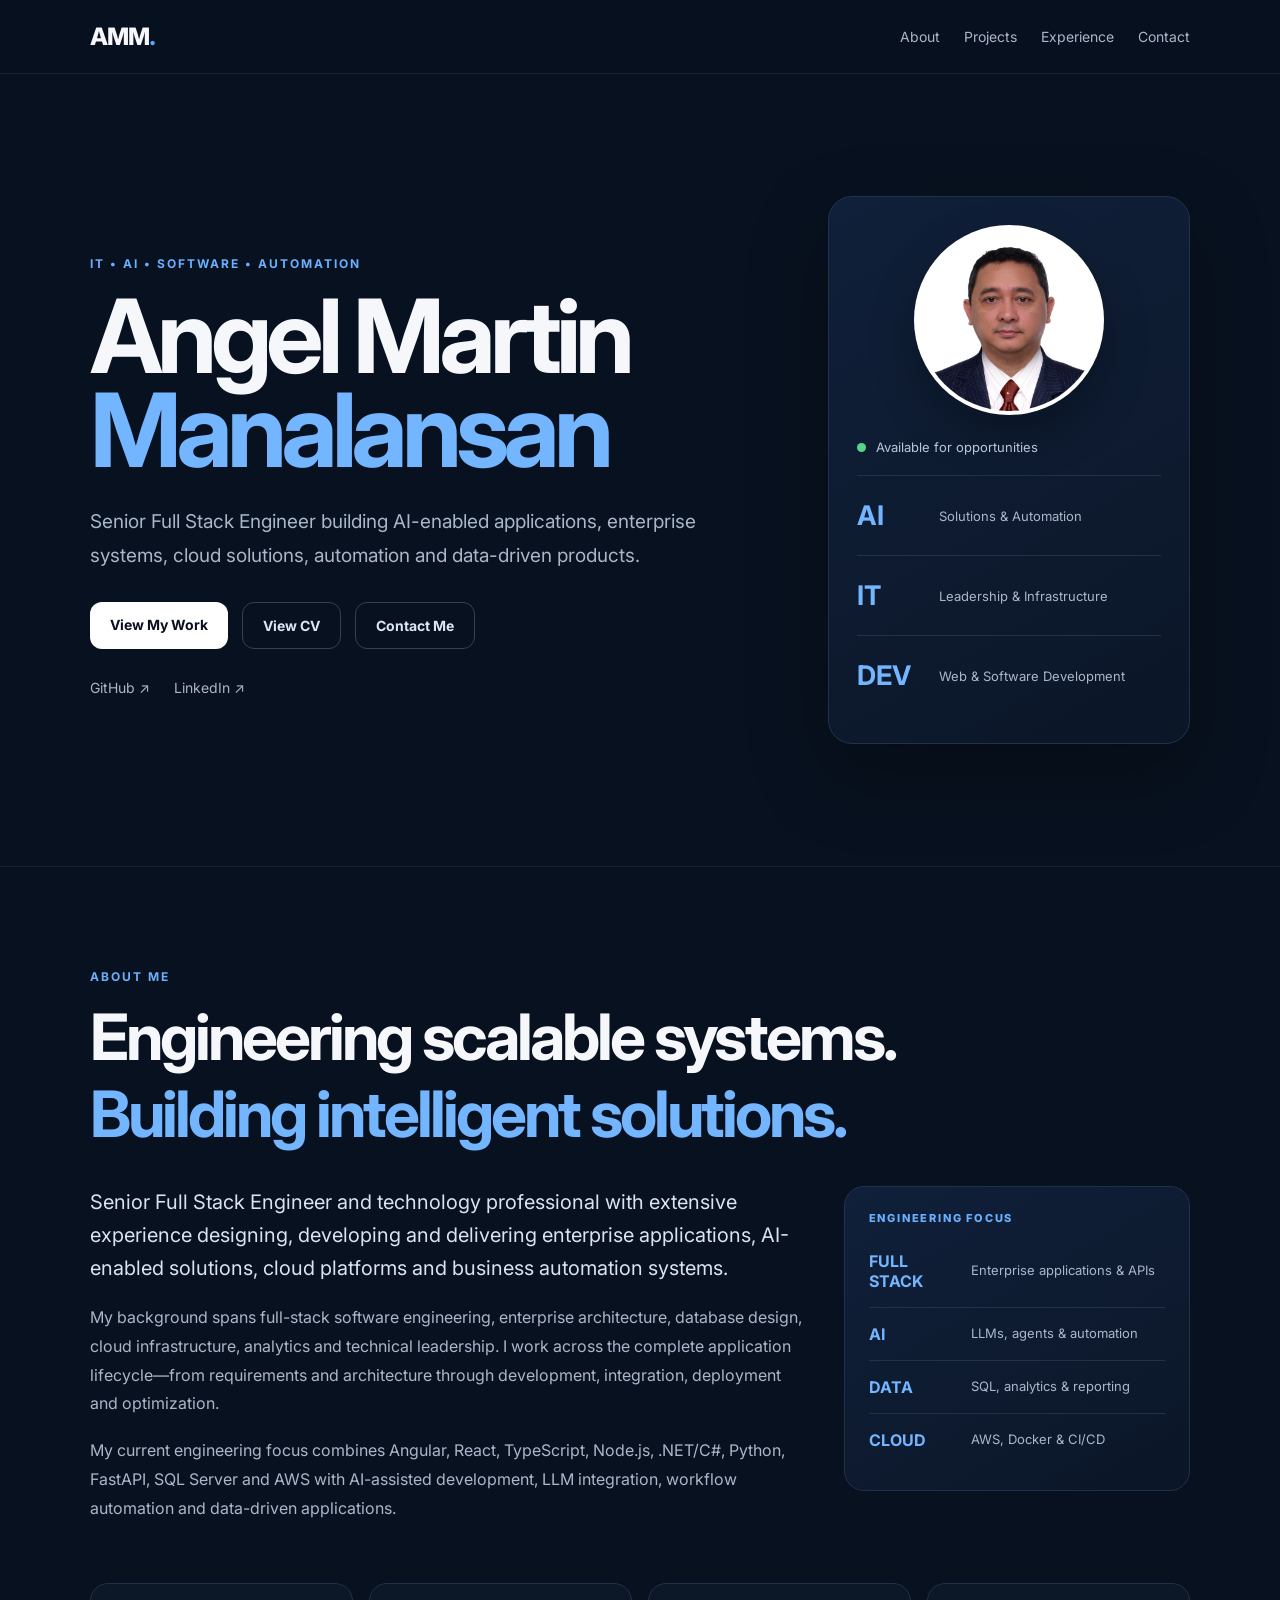
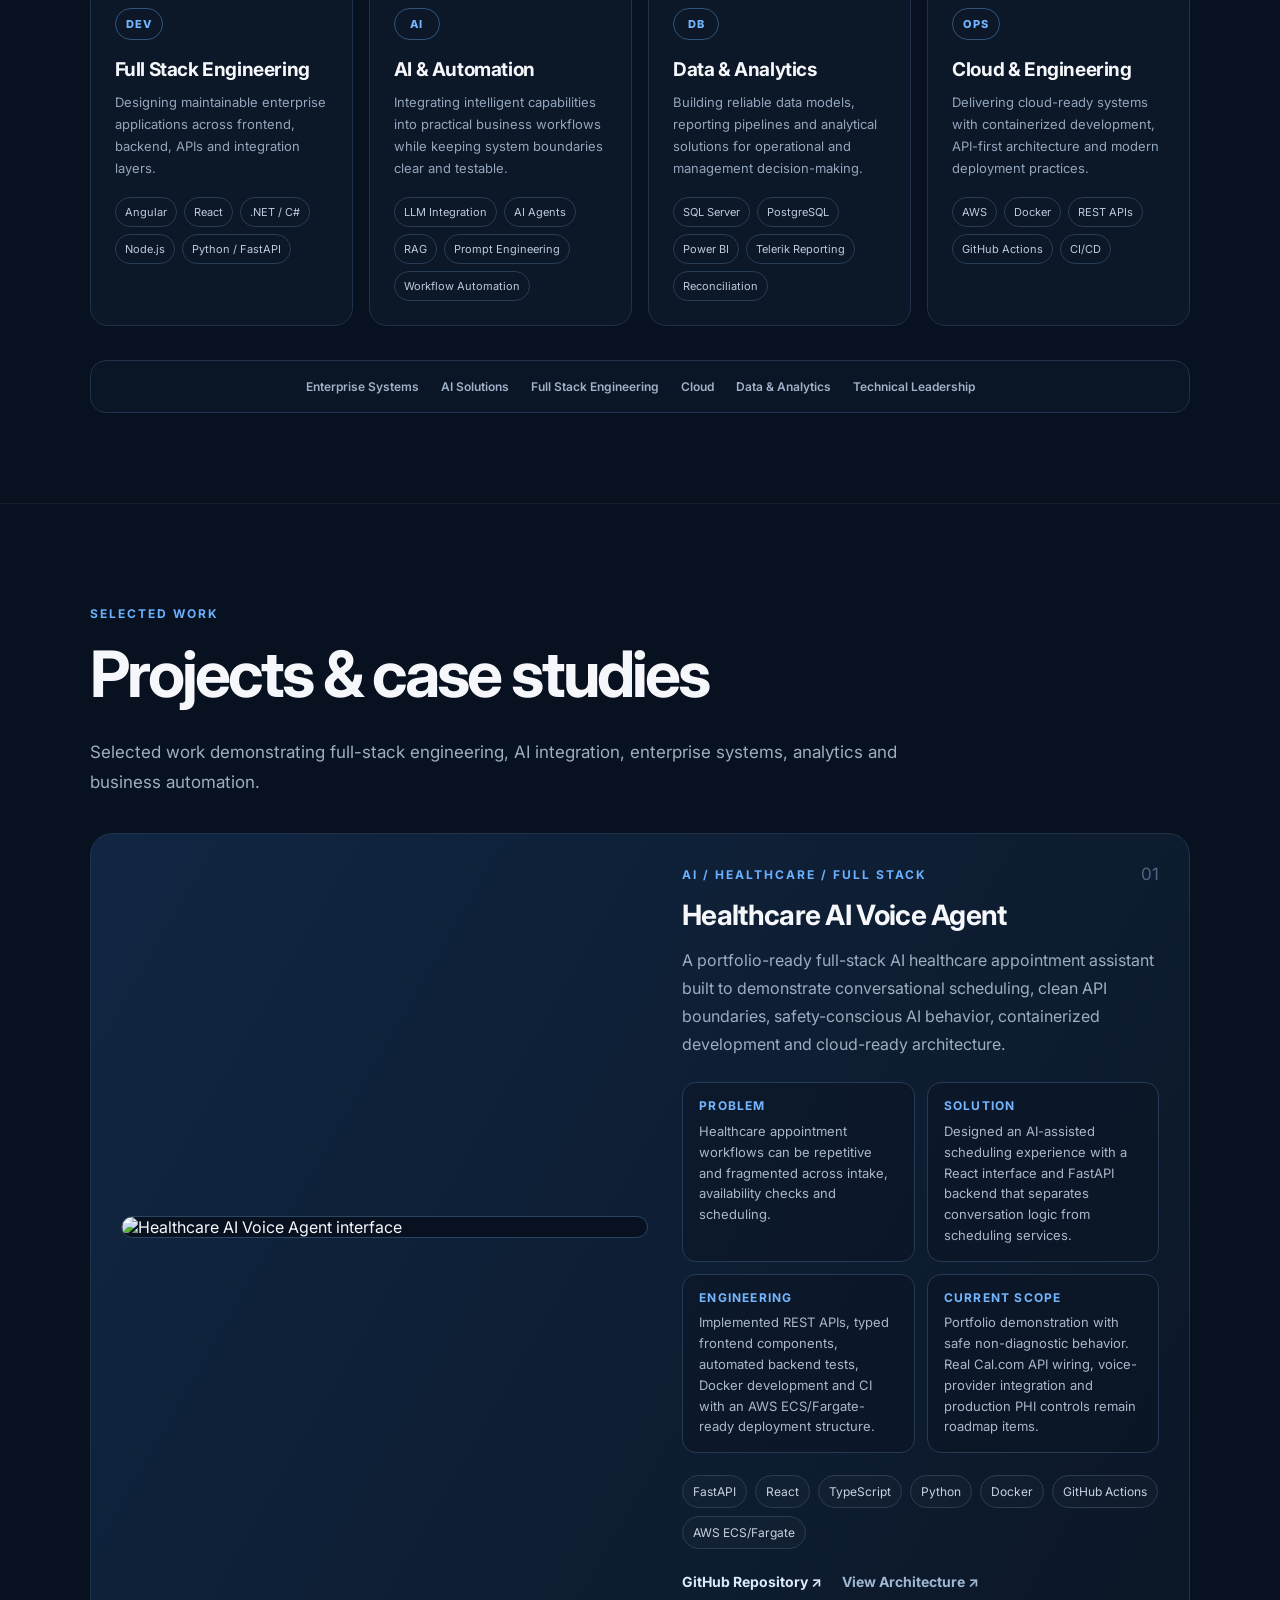
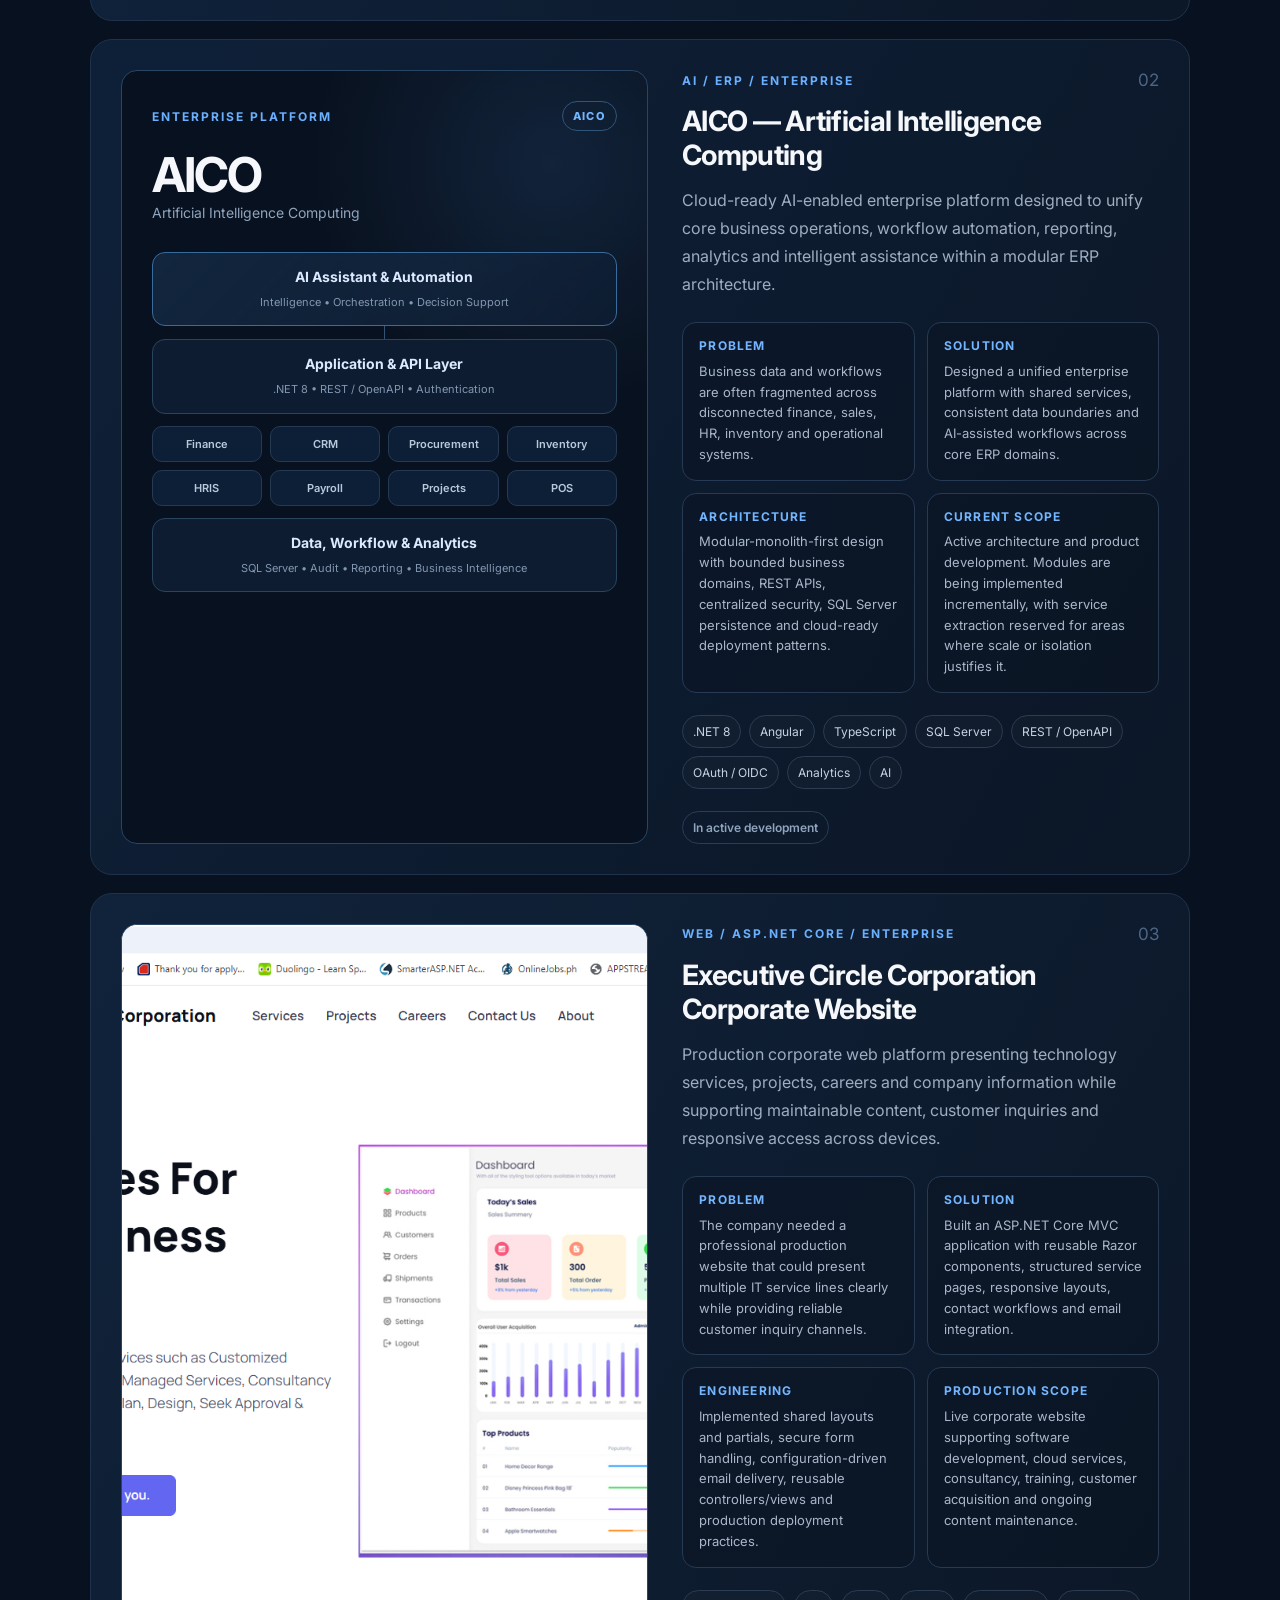
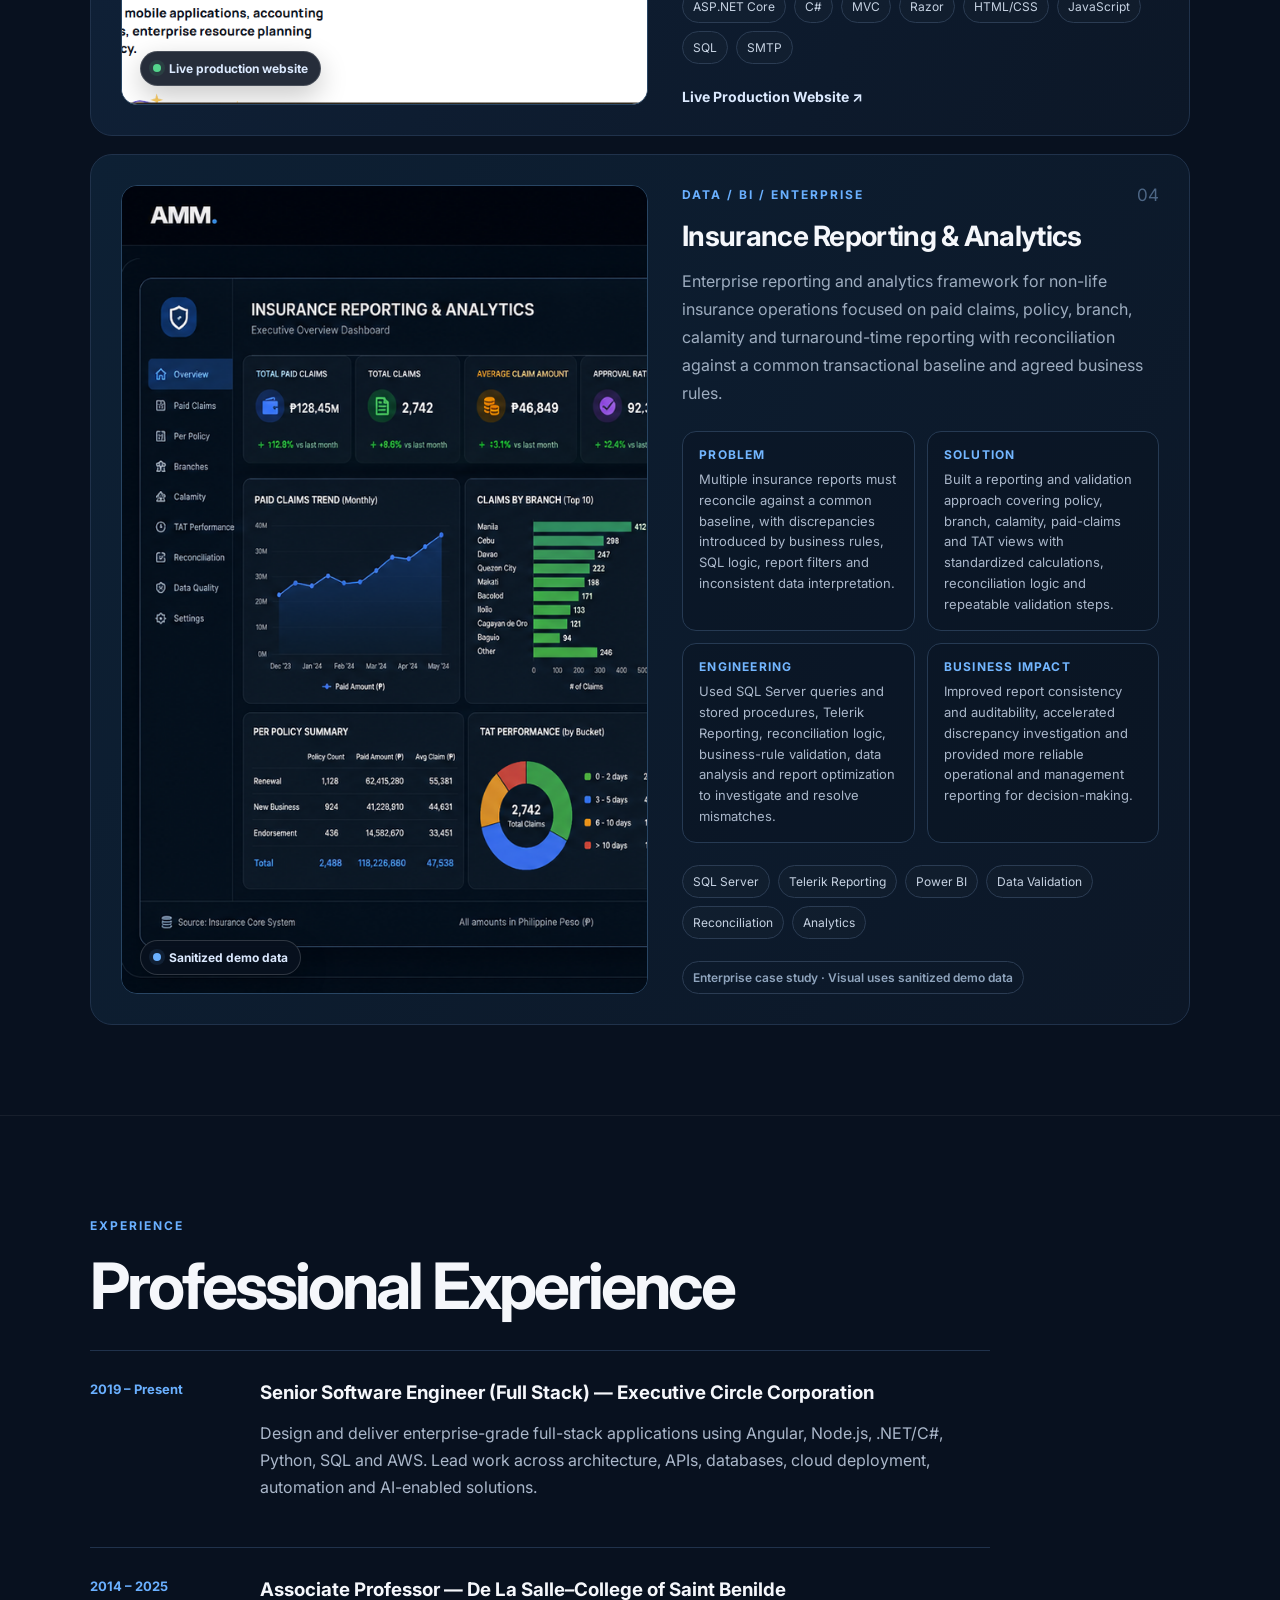
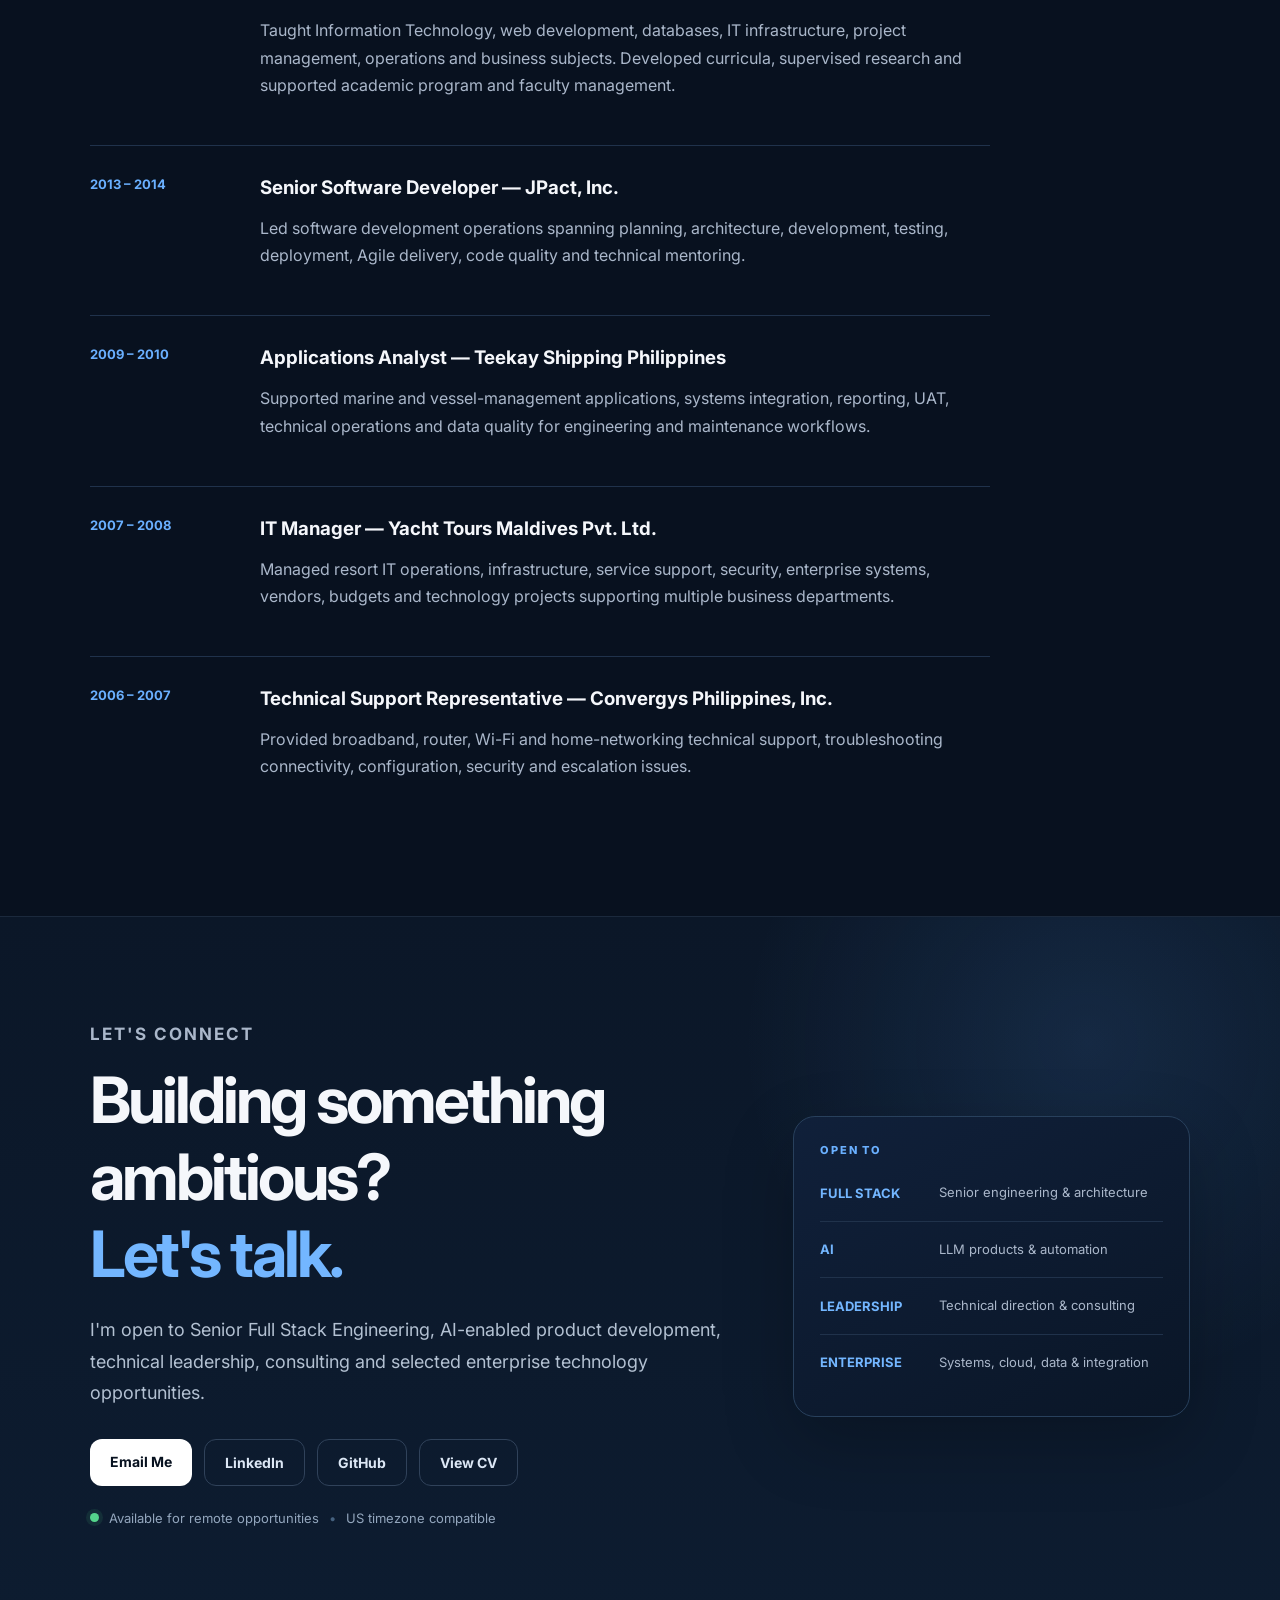
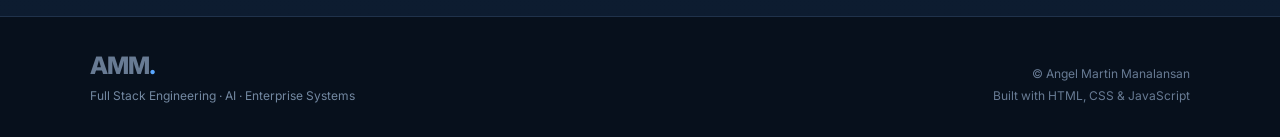
==== index.html @ 64218638 "Add final SEO accessibility and responsive portfolio polish" ====
<!DOCTYPE html>
<html lang="en">
<head>
  <meta charset="UTF-8" />
  <meta name="viewport" content="width=device-width, initial-scale=1.0" />
  <meta name="description" content="Portfolio of Angel Martin Manalansan, Senior Full Stack Engineer specializing in AI-enabled applications, enterprise systems, cloud, automation, SQL and analytics." />
  <meta name="author" content="Angel Martin Manalansan" />
  <meta name="robots" content="index, follow" />
  <meta name="theme-color" content="#08111f" />
  <link rel="canonical" href="https://amsm2025.github.io/portfolio/" />

  <meta property="og:type" content="website" />
  <meta property="og:title" content="Angel Martin Manalansan | Senior Full Stack Engineer & AI Portfolio" />
  <meta property="og:description" content="Enterprise full-stack engineering, AI-enabled solutions, cloud, automation, data and analytics case studies." />
  <meta property="og:url" content="https://amsm2025.github.io/portfolio/" />
  <meta property="og:image" content="https://amsm2025.github.io/portfolio/assets/profile-photo.png" />
  <meta property="og:image:alt" content="Angel Martin Manalansan professional profile photo" />
  <meta property="og:site_name" content="Angel Martin Manalansan Portfolio" />

  <meta name="twitter:card" content="summary_large_image" />
  <meta name="twitter:title" content="Angel Martin Manalansan | Senior Full Stack Engineer & AI Portfolio" />
  <meta name="twitter:description" content="Enterprise full-stack engineering, AI-enabled solutions, cloud, automation, data and analytics case studies." />
  <meta name="twitter:image" content="https://amsm2025.github.io/portfolio/assets/profile-photo.png" />

  <title>Angel Martin Manalansan | Senior Full Stack Engineer & AI Portfolio</title>
  <link rel="icon" href="data:image/svg+xml,<svg xmlns=%22http://www.w3.org/2000/svg%22 viewBox=%220 0 64 64%22><rect width=%2264%22 height=%2264%22 rx=%2214%22 fill=%22%2308111f%22/><text x=%2232%22 y=%2241%22 text-anchor=%22middle%22 font-family=%22Arial%22 font-size=%2230%22 font-weight=%22700%22 fill=%22%2373b6ff%22>A</text></svg>" />
  <link rel="preconnect" href="https://fonts.googleapis.com">
  <link rel="preconnect" href="https://fonts.gstatic.com" crossorigin>
  <link href="https://fonts.googleapis.com/css2?family=Inter:wght@400;500;600;700;800&display=swap" rel="stylesheet">
  <link rel="stylesheet" href="style.css?v=20260814-6" />

  <script type="application/ld+json">
  {
    "@context": "https://schema.org",
    "@type": "Person",
    "name": "Angel Martin Manalansan",
    "url": "https://amsm2025.github.io/portfolio/",
    "image": "https://amsm2025.github.io/portfolio/assets/profile-photo.png",
    "jobTitle": "Senior Full Stack Engineer",
    "sameAs": [
      "https://github.com/amsm2025",
      "https://www.linkedin.com/in/angel-martin-manalansan-65931a364/"
    ],
    "knowsAbout": [
      "Full Stack Engineering",
      "Artificial Intelligence",
      "Enterprise Systems",
      "Cloud Computing",
      "Automation",
      "SQL",
      "Data Analytics"
    ]
  }
  </script>
</head>
<body>
  <a class="skip-link" href="#main-content">Skip to main content</a>
  <header class="nav">
    <a class="brand" href="#home">AMM<span>.</span></a>
    <nav aria-label="Primary navigation">
      <a href="#about">About</a>
      <a href="#projects">Projects</a>
      <a href="#experience">Experience</a>
      <a href="#contact">Contact</a>
    </nav>
  </header>

  <main id="main-content">
    <section id="home" class="hero">
      <div class="hero-copy">
        <p class="eyebrow">IT • AI • SOFTWARE • AUTOMATION</p>
        <h1>Angel Martin<br><span>Manalansan</span></h1>
        <p class="lead">Senior Full Stack Engineer building AI-enabled applications, enterprise systems, cloud solutions, automation and data-driven products.</p>
        <div class="actions">
          <a class="btn primary" href="#projects">View My Work</a>
          <a class="btn ghost" href="assets/Angel-Martin-Manalansan-CV.pdf" target="_blank" rel="noopener">View CV</a>
          <a class="btn ghost" href="#contact">Contact Me</a>
        </div>
        <div class="socials">
          <a href="https://github.com/amsm2025" target="_blank" rel="noopener" aria-label="Open Angel Martin Manalansan GitHub profile in a new tab">GitHub ↗</a>
          <a href="https://www.linkedin.com/in/angel-martin-manalansan-65931a364/" target="_blank" rel="noopener" aria-label="Open Angel Martin Manalansan LinkedIn profile in a new tab">LinkedIn ↗</a>
        </div>
      </div>
      <div class="hero-card">
        <div class="profile-wrap"><img src="assets/profile-photo.png" alt="Angel Martin Manalansan" class="profile-photo" width="190" height="190" decoding="async" fetchpriority="high" /></div>
        <div class="status"><span></span> Available for opportunities</div>
        <div class="metric"><strong>AI</strong><span>Solutions & Automation</span></div>
        <div class="metric"><strong>IT</strong><span>Leadership & Infrastructure</span></div>
        <div class="metric"><strong>DEV</strong><span>Web & Software Development</span></div>
      </div>
    </section>

    <section id="about" class="section about-section">
      <p class="section-kicker">ABOUT ME</p>
      <h2>Engineering scalable systems.<br><span class="about-heading-accent">Building intelligent solutions.</span></h2>

      <div class="about-intro">
        <div class="about-copy">
          <p class="about-lead">Senior Full Stack Engineer and technology professional with extensive experience designing, developing and delivering enterprise applications, AI-enabled solutions, cloud platforms and business automation systems.</p>

          <p>My background spans full-stack software engineering, enterprise architecture, database design, cloud infrastructure, analytics and technical leadership. I work across the complete application lifecycle—from requirements and architecture through development, integration, deployment and optimization.</p>

          <p>My current engineering focus combines Angular, React, TypeScript, Node.js, .NET/C#, Python, FastAPI, SQL Server and AWS with AI-assisted development, LLM integration, workflow automation and data-driven applications.</p>
        </div>

        <div class="about-profile-card">
          <p class="about-card-kicker">ENGINEERING FOCUS</p>
          <div class="about-focus-row"><strong>FULL STACK</strong><span>Enterprise applications & APIs</span></div>
          <div class="about-focus-row"><strong>AI</strong><span>LLMs, agents & automation</span></div>
          <div class="about-focus-row"><strong>DATA</strong><span>SQL, analytics & reporting</span></div>
          <div class="about-focus-row"><strong>CLOUD</strong><span>AWS, Docker & CI/CD</span></div>
        </div>
      </div>

      <div class="capability-grid">
        <article class="capability-card">
          <div class="capability-icon">DEV</div>
          <h3>Full Stack Engineering</h3>
          <p>Designing maintainable enterprise applications across frontend, backend, APIs and integration layers.</p>
          <div class="capability-tags"><span>Angular</span><span>React</span><span>.NET / C#</span><span>Node.js</span><span>Python / FastAPI</span></div>
        </article>

        <article class="capability-card">
          <div class="capability-icon">AI</div>
          <h3>AI & Automation</h3>
          <p>Integrating intelligent capabilities into practical business workflows while keeping system boundaries clear and testable.</p>
          <div class="capability-tags"><span>LLM Integration</span><span>AI Agents</span><span>RAG</span><span>Prompt Engineering</span><span>Workflow Automation</span></div>
        </article>

        <article class="capability-card">
          <div class="capability-icon">DB</div>
          <h3>Data & Analytics</h3>
          <p>Building reliable data models, reporting pipelines and analytical solutions for operational and management decision-making.</p>
          <div class="capability-tags"><span>SQL Server</span><span>PostgreSQL</span><span>Power BI</span><span>Telerik Reporting</span><span>Reconciliation</span></div>
        </article>

        <article class="capability-card">
          <div class="capability-icon">OPS</div>
          <h3>Cloud & Engineering</h3>
          <p>Delivering cloud-ready systems with containerized development, API-first architecture and modern deployment practices.</p>
          <div class="capability-tags"><span>AWS</span><span>Docker</span><span>REST APIs</span><span>GitHub Actions</span><span>CI/CD</span></div>
        </article>
      </div>

      <div class="credibility-strip">
        <span>Enterprise Systems</span>
        <span>AI Solutions</span>
        <span>Full Stack Engineering</span>
        <span>Cloud</span>
        <span>Data & Analytics</span>
        <span>Technical Leadership</span>
      </div>
    </section>

    <section id="projects" class="section">
      <p class="section-kicker">SELECTED WORK</p>
      <h2>Projects & case studies</h2>
      <p class="projects-intro">Selected work demonstrating full-stack engineering, AI integration, enterprise systems, analytics and business automation.</p>

      <div class="project-showcase">
        <article class="project-case featured-case">
          <div class="project-visual">
            <img src="https://raw.githubusercontent.com/amsm2025/healthcare-ai-voice-agent/main/docs/assets/healthcare-ai-voice-agent.png" alt="Healthcare AI Voice Agent interface" loading="lazy" decoding="async" />
          </div>
          <div class="project-content">
            <div class="project-topline"><span class="tag">AI / HEALTHCARE / FULL STACK</span><span class="project-number">01</span></div>
            <h3>Healthcare AI Voice Agent</h3>
            <p class="project-summary">A portfolio-ready full-stack AI healthcare appointment assistant built to demonstrate conversational scheduling, clean API boundaries, safety-conscious AI behavior, containerized development and cloud-ready architecture.</p>

            <div class="case-study-grid">
              <div class="case-study-item">
                <strong>Problem</strong>
                <span>Healthcare appointment workflows can be repetitive and fragmented across intake, availability checks and scheduling.</span>
              </div>
              <div class="case-study-item">
                <strong>Solution</strong>
                <span>Designed an AI-assisted scheduling experience with a React interface and FastAPI backend that separates conversation logic from scheduling services.</span>
              </div>
              <div class="case-study-item">
                <strong>Engineering</strong>
                <span>Implemented REST APIs, typed frontend components, automated backend tests, Docker development and CI with an AWS ECS/Fargate-ready deployment structure.</span>
              </div>
              <div class="case-study-item">
                <strong>Current Scope</strong>
                <span>Portfolio demonstration with safe non-diagnostic behavior. Real Cal.com API wiring, voice-provider integration and production PHI controls remain roadmap items.</span>
              </div>
            </div>

            <div class="project-tech"><span>FastAPI</span><span>React</span><span>TypeScript</span><span>Python</span><span>Docker</span><span>GitHub Actions</span><span>AWS ECS/Fargate</span></div>
            <div class="project-actions">
              <a class="project-link" href="https://github.com/amsm2025/healthcare-ai-voice-agent" target="_blank" rel="noopener">GitHub Repository ↗</a>
              <a class="project-link secondary-link" href="https://github.com/amsm2025/healthcare-ai-voice-agent/blob/main/docs/ARCHITECTURE.md" target="_blank" rel="noopener">View Architecture ↗</a>
            </div>
          </div>
        </article>

        <article class="project-case aico-case">
          <div class="aico-visual" aria-label="AICO enterprise architecture overview">
            <div class="aico-visual-head">
              <span class="tag">ENTERPRISE PLATFORM</span>
              <span class="aico-badge">AICO</span>
            </div>
            <h3>AICO</h3>
            <p class="aico-subtitle">Artificial Intelligence Computing</p>
            <div class="aico-architecture">
              <div class="aico-layer aico-ai"><strong>AI Assistant & Automation</strong><span>Intelligence • Orchestration • Decision Support</span></div>
              <div class="aico-connector"></div>
              <div class="aico-layer"><strong>Application & API Layer</strong><span>.NET 8 • REST / OpenAPI • Authentication</span></div>
              <div class="aico-modules">
                <span>Finance</span><span>CRM</span><span>Procurement</span><span>Inventory</span>
                <span>HRIS</span><span>Payroll</span><span>Projects</span><span>POS</span>
              </div>
              <div class="aico-layer aico-data"><strong>Data, Workflow & Analytics</strong><span>SQL Server • Audit • Reporting • Business Intelligence</span></div>
            </div>
          </div>
          <div class="project-content">
            <div class="project-topline"><span class="tag">AI / ERP / ENTERPRISE</span><span class="project-number">02</span></div>
            <h3>AICO — Artificial Intelligence Computing</h3>
            <p class="project-summary">Cloud-ready AI-enabled enterprise platform designed to unify core business operations, workflow automation, reporting, analytics and intelligent assistance within a modular ERP architecture.</p>
            <div class="case-study-grid">
              <div class="case-study-item"><strong>Problem</strong><span>Business data and workflows are often fragmented across disconnected finance, sales, HR, inventory and operational systems.</span></div>
              <div class="case-study-item"><strong>Solution</strong><span>Designed a unified enterprise platform with shared services, consistent data boundaries and AI-assisted workflows across core ERP domains.</span></div>
              <div class="case-study-item"><strong>Architecture</strong><span>Modular-monolith-first design with bounded business domains, REST APIs, centralized security, SQL Server persistence and cloud-ready deployment patterns.</span></div>
              <div class="case-study-item"><strong>Current Scope</strong><span>Active architecture and product development. Modules are being implemented incrementally, with service extraction reserved for areas where scale or isolation justifies it.</span></div>
            </div>
            <div class="project-tech"><span>.NET 8</span><span>Angular</span><span>TypeScript</span><span>SQL Server</span><span>REST / OpenAPI</span><span>OAuth / OIDC</span><span>Analytics</span><span>AI</span></div>
            <div class="project-status">In active development</div>
          </div>
        </article>

        <article class="project-case ecc-case">
          <div class="project-visual ecc-visual">
            <img src="assets/ecc-homepage.png" alt="Executive Circle Corporation production website homepage" loading="lazy" decoding="async" />
            <div class="live-site-badge"><span></span> Live production website</div>
          </div>

          <div class="project-content">
            <div class="project-topline"><span class="tag">WEB / ASP.NET CORE / ENTERPRISE</span><span class="project-number">03</span></div>
            <h3>Executive Circle Corporation Corporate Website</h3>
            <p class="project-summary">Production corporate web platform presenting technology services, projects, careers and company information while supporting maintainable content, customer inquiries and responsive access across devices.</p>

            <div class="case-study-grid">
              <div class="case-study-item">
                <strong>Problem</strong>
                <span>The company needed a professional production website that could present multiple IT service lines clearly while providing reliable customer inquiry channels.</span>
              </div>
              <div class="case-study-item">
                <strong>Solution</strong>
                <span>Built an ASP.NET Core MVC application with reusable Razor components, structured service pages, responsive layouts, contact workflows and email integration.</span>
              </div>
              <div class="case-study-item">
                <strong>Engineering</strong>
                <span>Implemented shared layouts and partials, secure form handling, configuration-driven email delivery, reusable controllers/views and production deployment practices.</span>
              </div>
              <div class="case-study-item">
                <strong>Production Scope</strong>
                <span>Live corporate website supporting software development, cloud services, consultancy, training, customer acquisition and ongoing content maintenance.</span>
              </div>
            </div>

            <div class="project-tech"><span>ASP.NET Core</span><span>C#</span><span>MVC</span><span>Razor</span><span>HTML/CSS</span><span>JavaScript</span><span>SQL</span><span>SMTP</span></div>
            <div class="project-actions">
              <a class="project-link" href="https://goecircle.com" target="_blank" rel="noopener">Live Production Website ↗</a>
            </div>
          </div>
        </article>

        <article class="project-case insurance-case">
          <div class="project-visual insurance-visual">
            <img src="assets/insurance-reporting-analytics.png" alt="Sanitized insurance reporting and analytics dashboard concept" loading="lazy" decoding="async" />
            <div class="demo-data-badge"><span></span> Sanitized demo data</div>
          </div>

          <div class="project-content">
            <div class="project-topline"><span class="tag">DATA / BI / ENTERPRISE</span><span class="project-number">04</span></div>
            <h3>Insurance Reporting & Analytics</h3>
            <p class="project-summary">Enterprise reporting and analytics framework for non-life insurance operations focused on paid claims, policy, branch, calamity and turnaround-time reporting with reconciliation against a common transactional baseline and agreed business rules.</p>

            <div class="case-study-grid">
              <div class="case-study-item">
                <strong>Problem</strong>
                <span>Multiple insurance reports must reconcile against a common baseline, with discrepancies introduced by business rules, SQL logic, report filters and inconsistent data interpretation.</span>
              </div>
              <div class="case-study-item">
                <strong>Solution</strong>
                <span>Built a reporting and validation approach covering policy, branch, calamity, paid-claims and TAT views with standardized calculations, reconciliation logic and repeatable validation steps.</span>
              </div>
              <div class="case-study-item">
                <strong>Engineering</strong>
                <span>Used SQL Server queries and stored procedures, Telerik Reporting, reconciliation logic, business-rule validation, data analysis and report optimization to investigate and resolve mismatches.</span>
              </div>
              <div class="case-study-item">
                <strong>Business Impact</strong>
                <span>Improved report consistency and auditability, accelerated discrepancy investigation and provided more reliable operational and management reporting for decision-making.</span>
              </div>
            </div>

            <div class="project-tech"><span>SQL Server</span><span>Telerik Reporting</span><span>Power BI</span><span>Data Validation</span><span>Reconciliation</span><span>Analytics</span></div>
            <div class="project-status">Enterprise case study · Visual uses sanitized demo data</div>
          </div>
        </article>
      </div>
    </section>

    <section id="experience" class="section">
      <p class="section-kicker">EXPERIENCE</p>
      <h2>Professional Experience</h2>
      <div class="timeline">
        <div class="timeline-item"><div class="year">2019 – Present</div><div><h3>Senior Software Engineer (Full Stack) — Executive Circle Corporation</h3><p>Design and deliver enterprise-grade full-stack applications using Angular, Node.js, .NET/C#, Python, SQL and AWS. Lead work across architecture, APIs, databases, cloud deployment, automation and AI-enabled solutions.</p></div></div>
        <div class="timeline-item"><div class="year">2014 – 2025</div><div><h3>Associate Professor — De La Salle–College of Saint Benilde</h3><p>Taught Information Technology, web development, databases, IT infrastructure, project management, operations and business subjects. Developed curricula, supervised research and supported academic program and faculty management.</p></div></div>
        <div class="timeline-item"><div class="year">2013 – 2014</div><div><h3>Senior Software Developer — JPact, Inc.</h3><p>Led software development operations spanning planning, architecture, development, testing, deployment, Agile delivery, code quality and technical mentoring.</p></div></div>
        <div class="timeline-item"><div class="year">2009 – 2010</div><div><h3>Applications Analyst — Teekay Shipping Philippines</h3><p>Supported marine and vessel-management applications, systems integration, reporting, UAT, technical operations and data quality for engineering and maintenance workflows.</p></div></div>
        <div class="timeline-item"><div class="year">2007 – 2008</div><div><h3>IT Manager — Yacht Tours Maldives Pvt. Ltd.</h3><p>Managed resort IT operations, infrastructure, service support, security, enterprise systems, vendors, budgets and technology projects supporting multiple business departments.</p></div></div>
        <div class="timeline-item"><div class="year">2006 – 2007</div><div><h3>Technical Support Representative — Convergys Philippines, Inc.</h3><p>Provided broadband, router, Wi-Fi and home-networking technical support, troubleshooting connectivity, configuration, security and escalation issues.</p></div></div>
      </div>
    </section>

    <section id="contact" class="section contact contact-section">
      <div class="contact-shell">
        <div class="contact-copy">
          <p class="section-kicker">LET'S CONNECT</p>
          <h2>Building something ambitious?<br><span>Let's talk.</span></h2>
          <p class="contact-lead">I'm open to Senior Full Stack Engineering, AI-enabled product development, technical leadership, consulting and selected enterprise technology opportunities.</p>

          <div class="contact-actions">
            <a class="btn primary" href="mailto:amm.circle@gmail.com">Email Me</a>
            <a class="btn ghost" href="https://www.linkedin.com/in/angel-martin-manalansan-65931a364/" target="_blank" rel="noopener">LinkedIn</a>
            <a class="btn ghost" href="https://github.com/amsm2025" target="_blank" rel="noopener">GitHub</a>
            <a class="btn ghost" href="assets/Angel-Martin-Manalansan-CV.pdf" target="_blank" rel="noopener">View CV</a>
          </div>

          <div class="availability-line">
            <span class="availability-dot"></span>
            Available for remote opportunities
            <span class="availability-divider">•</span>
            US timezone compatible
          </div>
        </div>

        <aside class="contact-card">
          <p class="contact-card-kicker">OPEN TO</p>
          <div class="contact-card-row"><strong>FULL STACK</strong><span>Senior engineering & architecture</span></div>
          <div class="contact-card-row"><strong>AI</strong><span>LLM products & automation</span></div>
          <div class="contact-card-row"><strong>LEADERSHIP</strong><span>Technical direction & consulting</span></div>
          <div class="contact-card-row"><strong>ENTERPRISE</strong><span>Systems, cloud, data & integration</span></div>
        </aside>
      </div>
    </section>
  </main>

  <footer class="site-footer">
    <div class="footer-brand">
      <a class="brand footer-logo" href="#home">AMM<span>.</span></a>
      <p>Full Stack Engineering · AI · Enterprise Systems</p>
    </div>
    <div class="footer-meta">
      <span>© <span id="year"></span> Angel Martin Manalansan</span>
      <span>Built with HTML, CSS & JavaScript</span>
    </div>
  </footer>

  <script src="script.js"></script>
</body>
</html>
---- style.css ----
*{box-sizing:border-box}html{scroll-behavior:smooth}body{margin:0;background:#08111f;color:#f5f7fb;font-family:Inter,Arial,sans-serif}a{color:inherit;text-decoration:none}.nav{position:sticky;top:0;z-index:10;display:flex;justify-content:space-between;align-items:center;padding:22px 7vw;background:rgba(8,17,31,.86);backdrop-filter:blur(14px);border-bottom:1px solid rgba(255,255,255,.07)}.brand{font-size:24px;font-weight:800;letter-spacing:-1px}.brand span{color:#5aa7ff}.nav nav{display:flex;gap:24px}.nav nav a{font-size:14px;color:#aab7ca}.nav nav a:hover{color:#fff}.hero{min-height:88vh;display:grid;grid-template-columns:1.5fr .8fr;gap:60px;align-items:center;padding:80px 7vw}.eyebrow,.section-kicker,.tag{font-size:12px;font-weight:700;letter-spacing:2px;color:#6ab0ff}.hero h1{font-size:clamp(54px,8vw,110px);line-height:.92;letter-spacing:-6px;margin:18px 0 28px}.hero h1 span{color:#73b6ff}.lead{max-width:760px;font-size:19px;line-height:1.75;color:#aab7ca}.actions{display:flex;gap:14px;flex-wrap:wrap;margin:30px 0}.btn{padding:14px 20px;border-radius:12px;font-weight:700;font-size:14px}.primary{background:#fff;color:#07111f}.ghost{border:1px solid #30425a;color:#dce7f5}.socials{display:flex;gap:24px;margin-top:28px;color:#aab7ca;font-size:14px}.hero-card{padding:28px;border-radius:24px;background:linear-gradient(150deg,#10203a,#0b1627);border:1px solid #20324b;box-shadow:0 30px 80px rgba(0,0,0,.25)}.status{display:flex;gap:10px;align-items:center;color:#b9c7d8;font-size:13px;padding-bottom:20px;border-bottom:1px solid #20324b}.status span{width:9px;height:9px;border-radius:50%;background:#54d58c}.metric{display:flex;align-items:center;gap:18px;padding:23px 0;border-bottom:1px solid #20324b}.metric:last-child{border-bottom:0}.metric strong{font-size:27px;width:64px;color:#73b6ff}.metric span{font-size:13px;color:#aab7ca}.section{padding:90px 7vw;border-top:1px solid rgba(255,255,255,.06)}.section h2{max-width:900px;font-size:clamp(38px,5vw,70px);letter-spacing:-3px;margin:14px 0 26px}.about-grid{display:grid;grid-template-columns:1fr 1fr;gap:60px}.about-grid>p{font-size:18px;line-height:1.8;color:#aab7ca}.skills{display:flex;flex-wrap:wrap;gap:10px;align-content:start}.skills span{padding:10px 13px;border:1px solid #2b3c53;border-radius:999px;color:#c6d2e2;font-size:13px}.projects-intro{max-width:820px;color:#9eadc0;font-size:17px;line-height:1.75;margin:0 0 36px}.project-showcase{display:grid;grid-template-columns:repeat(2,minmax(0,1fr));gap:18px}.project-case{position:relative;overflow:hidden;min-height:330px;padding:30px;border:1px solid #20324b;border-radius:22px;background:#0c1727;transition:transform .2s ease,border-color .2s ease,box-shadow .2s ease}.project-case:hover{transform:translateY(-4px);border-color:#4c7eb5;box-shadow:0 22px 55px rgba(0,0,0,.18)}.featured-case{grid-column:1/-1;display:grid;grid-template-columns:1.05fr .95fr;gap:34px;align-items:center;background:linear-gradient(120deg,#102642,#0c1727)}.project-visual{border-radius:16px;overflow:hidden;border:1px solid #284563;background:#08111f}.project-visual img{display:block;width:100%;height:auto}.project-content{min-width:0}.project-topline{display:flex;justify-content:space-between;align-items:center;gap:18px}.project-case h3{font-size:28px;margin:14px 0 14px;letter-spacing:-.7px}.project-case p{line-height:1.75;color:#9eadc0;margin:0}.project-number{font-size:17px;color:#4d6685}.project-tech{display:flex;flex-wrap:wrap;gap:8px;margin-top:22px}.project-tech span{padding:8px 10px;border:1px solid #2b3c53;border-radius:999px;color:#c6d2e2;font-size:12px;background:rgba(255,255,255,.015)}.project-actions{margin-top:24px}.project-link{display:inline-flex;align-items:center;gap:8px;font-size:14px;font-weight:700;color:#dceaff}.project-link:hover{color:#73b6ff}.project-status{margin-top:22px;display:inline-flex;padding:8px 10px;border-radius:999px;border:1px solid #2b3c53;color:#8fa4bd;font-size:12px;font-weight:600}.timeline{max-width:900px}.timeline-item{display:grid;grid-template-columns:140px 1fr;gap:30px;padding:30px 0;border-top:1px solid #20324b}.timeline-item .year{color:#6ab0ff;font-size:13px;font-weight:700}.timeline-item h3{margin:0 0 10px}.timeline-item p{color:#aab7ca;line-height:1.7}.contact{background:linear-gradient(180deg,#0b1728,#0d1c30)}.contact p{color:#aab7ca;font-size:17px;max-width:760px}footer{display:flex;justify-content:space-between;gap:20px;padding:28px 7vw;border-top:1px solid #20324b;color:#687b94;font-size:12px}.profile-wrap{display:flex;justify-content:center;margin-bottom:24px}.profile-photo{width:190px;height:190px;object-fit:cover;object-position:center top;border-radius:50%;border:4px solid rgba(255,255,255,.12);box-shadow:0 20px 45px rgba(0,0,0,.28);background:#fff}@media(max-width:900px){.featured-case{grid-template-columns:1fr}.project-showcase{grid-template-columns:1fr}.featured-case{grid-column:auto}}@media(max-width:800px){.nav nav{display:none}.hero{grid-template-columns:1fr;padding-top:60px}.hero h1{letter-spacing:-4px}.about-grid{grid-template-columns:1fr}.timeline-item{grid-template-columns:1fr;gap:8px}footer{flex-direction:column}.profile-photo{width:150px;height:150px}.project-case{padding:24px}.project-case h3{font-size:24px}}

/* =========================================================
   Healthcare AI Voice Agent — Case Study Layout
   ========================================================= */
.project-summary {
  margin-bottom: 22px !important;
}

.case-study-grid {
  display: grid;
  grid-template-columns: repeat(2, minmax(0, 1fr));
  gap: 12px;
  margin-top: 24px;
}

.case-study-item {
  min-width: 0;
  padding: 15px 16px;
  border: 1px solid #263a53;
  border-radius: 14px;
  background: rgba(8, 17, 31, 0.38);
}

.case-study-item strong {
  display: block;
  margin-bottom: 7px;
  color: #73b6ff;
  font-size: 12px;
  font-weight: 700;
  letter-spacing: 1.2px;
  line-height: 1.3;
  text-transform: uppercase;
}

.case-study-item span {
  display: block;
  color: #aab7ca;
  font-size: 13px;
  font-weight: 400;
  line-height: 1.6;
}

.project-actions {
  display: flex;
  flex-wrap: wrap;
  gap: 20px;
  align-items: center;
}

.secondary-link {
  color: #9fb7d3;
}

@media (max-width: 650px) {
  .case-study-grid {
    grid-template-columns: 1fr;
  }
}


/* Anchor offset for sticky navigation */
section[id] {
  scroll-margin-top: 92px;
}


/* Healthcare AI Voice Agent case study — enforced layout */
.featured-case .case-study-grid {
  display: grid !important;
  grid-template-columns: repeat(2, minmax(0, 1fr)) !important;
  gap: 12px !important;
  margin-top: 24px !important;
}

.featured-case .case-study-item {
  display: block !important;
  min-width: 0;
  padding: 15px 16px !important;
  border: 1px solid #263a53 !important;
  border-radius: 14px !important;
  background: rgba(8, 17, 31, 0.38) !important;
}

.featured-case .case-study-item strong {
  display: block !important;
  margin-bottom: 7px !important;
  color: #73b6ff !important;
  font-size: 12px !important;
  font-weight: 700 !important;
  letter-spacing: 1.2px !important;
  line-height: 1.3 !important;
  text-transform: uppercase !important;
}

.featured-case .case-study-item span {
  display: block !important;
  color: #aab7ca !important;
  font-size: 13px !important;
  font-weight: 400 !important;
  line-height: 1.6 !important;
}

@media (max-width: 650px) {
  .featured-case .case-study-grid {
    grid-template-columns: 1fr !important;
  }
}


/* AICO — Enterprise Case Study */
.aico-case{grid-column:1/-1;display:grid;grid-template-columns:1.05fr .95fr;gap:34px;align-items:stretch;background:linear-gradient(120deg,#0e2038,#0c1727)}
.aico-visual{min-width:0;padding:30px;border:1px solid #284563;border-radius:16px;background:radial-gradient(circle at 82% 12%,rgba(90,167,255,.12),transparent 30%),#08111f}
.aico-visual-head{display:flex;justify-content:space-between;align-items:center;gap:18px}
.aico-badge{padding:7px 10px;border:1px solid #315579;border-radius:999px;color:#73b6ff;font-size:11px;font-weight:800;letter-spacing:1.4px}
.aico-visual h3{margin:20px 0 2px;font-size:48px;line-height:1;letter-spacing:-2px}
.aico-subtitle{margin-bottom:26px!important;font-size:14px;color:#8fa4bd!important}
.aico-architecture{display:flex;flex-direction:column;align-items:center}
.aico-layer{width:100%;padding:15px 18px;border:1px solid #29445f;border-radius:13px;background:#0d1c30;text-align:center}
.aico-layer strong{display:block;margin-bottom:5px;color:#dceaff;font-size:14px}
.aico-layer span{color:#8297b0;font-size:11px;line-height:1.5}
.aico-ai{border-color:#3a6b9d;background:linear-gradient(135deg,rgba(54,112,174,.22),#0d1c30)}
.aico-data{margin-top:12px}
.aico-connector{width:1px;height:13px;background:#315579}
.aico-modules{width:100%;display:grid;grid-template-columns:repeat(4,minmax(0,1fr));gap:8px;margin-top:12px}
.aico-modules span{padding:10px 6px;border:1px solid #263a53;border-radius:10px;background:rgba(16,38,66,.7);color:#b8c9dc;font-size:11px;font-weight:600;text-align:center}
.aico-case .case-study-grid{display:grid;grid-template-columns:repeat(2,minmax(0,1fr));gap:12px;margin-top:24px}
@media(max-width:900px){.aico-case{grid-template-columns:1fr}}
@media(max-width:650px){.aico-case .case-study-grid{grid-template-columns:1fr}.aico-modules{grid-template-columns:repeat(2,minmax(0,1fr))}.aico-visual{padding:22px}}

/* =========================================================
   Executive Circle Corporation — Production Website Case Study
   ========================================================= */
.ecc-case{
  grid-column:1/-1;
  display:grid;
  grid-template-columns:1.05fr .95fr;
  gap:34px;
  align-items:center;
  background:linear-gradient(120deg,#10233b,#0c1727);
}
.ecc-visual{
  position:relative;
  overflow:hidden;
  align-self:stretch;
  display:flex;
  align-items:center;
  background:#f7f8fb;
}
.ecc-visual img{
  width:100%;
  height:100%;
  min-height:430px;
  object-fit:cover;
  object-position:center top;
}
.live-site-badge{
  position:absolute;
  left:18px;
  bottom:18px;
  display:inline-flex;
  align-items:center;
  gap:8px;
  padding:9px 12px;
  border:1px solid rgba(255,255,255,.16);
  border-radius:999px;
  background:rgba(8,17,31,.88);
  backdrop-filter:blur(10px);
  color:#dceaff;
  font-size:12px;
  font-weight:700;
  box-shadow:0 10px 28px rgba(0,0,0,.22);
}
.live-site-badge span{
  width:8px;
  height:8px;
  border-radius:50%;
  background:#54d58c;
  box-shadow:0 0 0 4px rgba(84,213,140,.10);
}
.ecc-case .case-study-grid{
  display:grid;
  grid-template-columns:repeat(2,minmax(0,1fr));
  gap:12px;
  margin-top:24px;
}
@media(max-width:900px){
  .ecc-case{grid-template-columns:1fr}
  .ecc-visual img{min-height:0;height:auto}
}
@media(max-width:650px){
  .ecc-case .case-study-grid{grid-template-columns:1fr}
}

/* =========================================================
   Insurance Reporting & Analytics — Enterprise Data Case Study
   ========================================================= */
.insurance-case{
  grid-column:1/-1;
  display:grid;
  grid-template-columns:1.05fr .95fr;
  gap:34px;
  align-items:center;
  background:linear-gradient(120deg,#0d2034,#0c1727);
}
.insurance-visual{
  position:relative;
  overflow:hidden;
  align-self:stretch;
  display:flex;
  align-items:center;
  background:#07111f;
}
.insurance-visual img{
  width:100%;
  height:100%;
  min-height:430px;
  object-fit:cover;
  object-position:left center;
}
.demo-data-badge{
  position:absolute;
  left:18px;
  bottom:18px;
  display:inline-flex;
  align-items:center;
  gap:8px;
  padding:9px 12px;
  border:1px solid rgba(255,255,255,.16);
  border-radius:999px;
  background:rgba(8,17,31,.90);
  backdrop-filter:blur(10px);
  color:#dceaff;
  font-size:12px;
  font-weight:700;
  box-shadow:0 10px 28px rgba(0,0,0,.22);
}
.demo-data-badge span{
  width:8px;
  height:8px;
  border-radius:50%;
  background:#6ab0ff;
  box-shadow:0 0 0 4px rgba(106,176,255,.10);
}
.insurance-case .case-study-grid{
  display:grid;
  grid-template-columns:repeat(2,minmax(0,1fr));
  gap:12px;
  margin-top:24px;
}
@media(max-width:900px){
  .insurance-case{grid-template-columns:1fr}
  .insurance-visual img{min-height:0;height:auto}
}
@media(max-width:650px){
  .insurance-case .case-study-grid{grid-template-columns:1fr}
}

/* =========================================================
   About — Senior Full Stack / AI positioning
   ========================================================= */
.about-heading-accent{color:#73b6ff}
.about-intro{
  display:grid;
  grid-template-columns:1.35fr .65fr;
  gap:34px;
  align-items:start;
  margin-top:34px;
}
.about-copy{max-width:880px}
.about-copy p{
  margin:0 0 18px;
  color:#aab7ca;
  font-size:16px;
  line-height:1.8;
}
.about-copy .about-lead{
  color:#d9e4f2;
  font-size:20px;
  line-height:1.65;
}
.about-profile-card{
  padding:24px;
  border:1px solid #20324b;
  border-radius:20px;
  background:linear-gradient(150deg,#10203a,#0b1627);
}
.about-card-kicker{
  margin:0 0 10px;
  color:#6ab0ff;
  font-size:11px;
  font-weight:800;
  letter-spacing:1.8px;
}
.about-focus-row{
  display:grid;
  grid-template-columns:86px 1fr;
  gap:16px;
  align-items:center;
  padding:16px 0;
  border-bottom:1px solid #20324b;
}
.about-focus-row:last-child{border-bottom:0}
.about-focus-row strong{
  color:#73b6ff;
  font-size:16px;
}
.about-focus-row span{
  color:#aab7ca;
  font-size:13px;
  line-height:1.5;
}
.capability-grid{
  display:grid;
  grid-template-columns:repeat(4,minmax(0,1fr));
  gap:16px;
  margin-top:42px;
}
.capability-card{
  min-width:0;
  padding:24px;
  border:1px solid #20324b;
  border-radius:18px;
  background:#0c1727;
  transition:transform .2s ease,border-color .2s ease;
}
.capability-card:hover{
  transform:translateY(-3px);
  border-color:#4c7eb5;
}
.capability-icon{
  display:inline-flex;
  align-items:center;
  justify-content:center;
  min-width:46px;
  height:32px;
  padding:0 10px;
  border:1px solid #315579;
  border-radius:999px;
  color:#73b6ff;
  font-size:11px;
  font-weight:800;
  letter-spacing:1px;
}
.capability-card h3{
  margin:18px 0 10px;
  font-size:19px;
  letter-spacing:-.4px;
}
.capability-card p{
  margin:0;
  color:#93a6bd;
  font-size:13px;
  line-height:1.7;
}
.capability-tags{
  display:flex;
  flex-wrap:wrap;
  gap:7px;
  margin-top:18px;
}
.capability-tags span{
  padding:7px 9px;
  border:1px solid #293d55;
  border-radius:999px;
  color:#bccbdd;
  font-size:11px;
}
.credibility-strip{
  display:flex;
  flex-wrap:wrap;
  justify-content:center;
  gap:10px 22px;
  margin-top:34px;
  padding:18px 22px;
  border:1px solid #20324b;
  border-radius:16px;
  background:rgba(12,23,39,.72);
}
.credibility-strip span{
  color:#9fb2c9;
  font-size:12px;
  font-weight:600;
}
@media(max-width:1050px){
  .capability-grid{grid-template-columns:repeat(2,minmax(0,1fr))}
}
@media(max-width:800px){
  .about-intro{grid-template-columns:1fr}
}
@media(max-width:600px){
  .capability-grid{grid-template-columns:1fr}
  .about-copy .about-lead{font-size:18px}
}

/* =========================================================
   Contact + Footer — hiring CTA
   ========================================================= */
.contact-section{
  background:
    radial-gradient(circle at 85% 18%,rgba(90,167,255,.12),transparent 28%),
    linear-gradient(180deg,#0b1728,#0d1c30);
}
.contact-shell{
  display:grid;
  grid-template-columns:1.25fr .75fr;
  gap:42px;
  align-items:center;
}
.contact-copy h2{
  max-width:900px;
  margin-bottom:22px;
}
.contact-copy h2 span{color:#73b6ff}
.contact-lead{
  max-width:850px!important;
  margin:0;
  color:#b3c1d2!important;
  font-size:18px!important;
  line-height:1.75;
}
.contact-actions{
  display:flex;
  flex-wrap:wrap;
  gap:12px;
  margin-top:30px;
}
.availability-line{
  display:flex;
  flex-wrap:wrap;
  align-items:center;
  gap:10px;
  margin-top:24px;
  color:#93a6bd;
  font-size:13px;
}
.availability-dot{
  width:9px;
  height:9px;
  border-radius:50%;
  background:#54d58c;
  box-shadow:0 0 0 4px rgba(84,213,140,.10);
}
.availability-divider{color:#45617f}
.contact-card{
  padding:26px;
  border:1px solid #28405c;
  border-radius:22px;
  background:linear-gradient(150deg,#10203a,#0a1627);
  box-shadow:0 24px 70px rgba(0,0,0,.22);
}
.contact-card-kicker{
  margin:0 0 8px!important;
  color:#6ab0ff!important;
  font-size:11px!important;
  font-weight:800;
  letter-spacing:1.8px;
}
.contact-card-row{
  display:grid;
  grid-template-columns:105px 1fr;
  gap:14px;
  align-items:center;
  padding:18px 0;
  border-bottom:1px solid #20324b;
}
.contact-card-row:last-child{border-bottom:0}
.contact-card-row strong{
  color:#73b6ff;
  font-size:13px;
}
.contact-card-row span{
  color:#aab7ca;
  font-size:13px;
  line-height:1.5;
}
.site-footer{
  display:flex;
  justify-content:space-between;
  align-items:flex-end;
  gap:30px;
  padding:34px 7vw;
  border-top:1px solid #20324b;
  background:#07101c;
}
.footer-brand{
  display:flex;
  flex-direction:column;
  gap:8px;
}
.footer-logo{width:max-content}
.footer-brand p{
  margin:0;
  color:#7388a1;
  font-size:12px;
}
.footer-meta{
  display:flex;
  flex-direction:column;
  align-items:flex-end;
  gap:7px;
  color:#687b94;
  font-size:12px;
}
@media(max-width:850px){
  .contact-shell{grid-template-columns:1fr}
}
@media(max-width:700px){
  .site-footer{
    flex-direction:column;
    align-items:flex-start;
  }
  .footer-meta{align-items:flex-start}
  .contact-card-row{grid-template-columns:1fr;gap:5px}
}

/* =========================================================
   Final polish — accessibility, responsive nav & motion
   ========================================================= */
.skip-link{
  position:fixed;
  top:10px;
  left:10px;
  z-index:999;
  transform:translateY(-150%);
  padding:10px 14px;
  border-radius:10px;
  background:#fff;
  color:#07111f;
  font-size:13px;
  font-weight:800;
  transition:transform .18s ease;
}
.skip-link:focus{transform:translateY(0)}
a:focus-visible,
button:focus-visible{
  outline:3px solid #73b6ff;
  outline-offset:3px;
  border-radius:8px;
}
.project-visual img{
  max-width:100%;
}
@media(max-width:800px){
  .nav{
    padding:16px 5vw;
  }
  .nav nav{
    display:flex;
    gap:12px;
  }
  .nav nav a{
    font-size:12px;
  }
  .hero{
    padding-left:5vw;
    padding-right:5vw;
  }
  .section{
    padding-left:5vw;
    padding-right:5vw;
  }
}
@media(max-width:520px){
  .brand{font-size:20px}
  .nav nav{gap:9px}
  .nav nav a{font-size:11px}
  .hero h1{
    font-size:clamp(48px,17vw,70px);
    letter-spacing:-3px;
  }
  .section h2{
    letter-spacing:-2px;
  }
  .contact-actions .btn{
    flex:1 1 calc(50% - 8px);
    text-align:center;
  }
}
@media(prefers-reduced-motion:reduce){
  html{scroll-behavior:auto}
  *,
  *::before,
  *::after{
    animation-duration:.01ms!important;
    animation-iteration-count:1!important;
    transition-duration:.01ms!important;
    scroll-behavior:auto!important;
  }
}
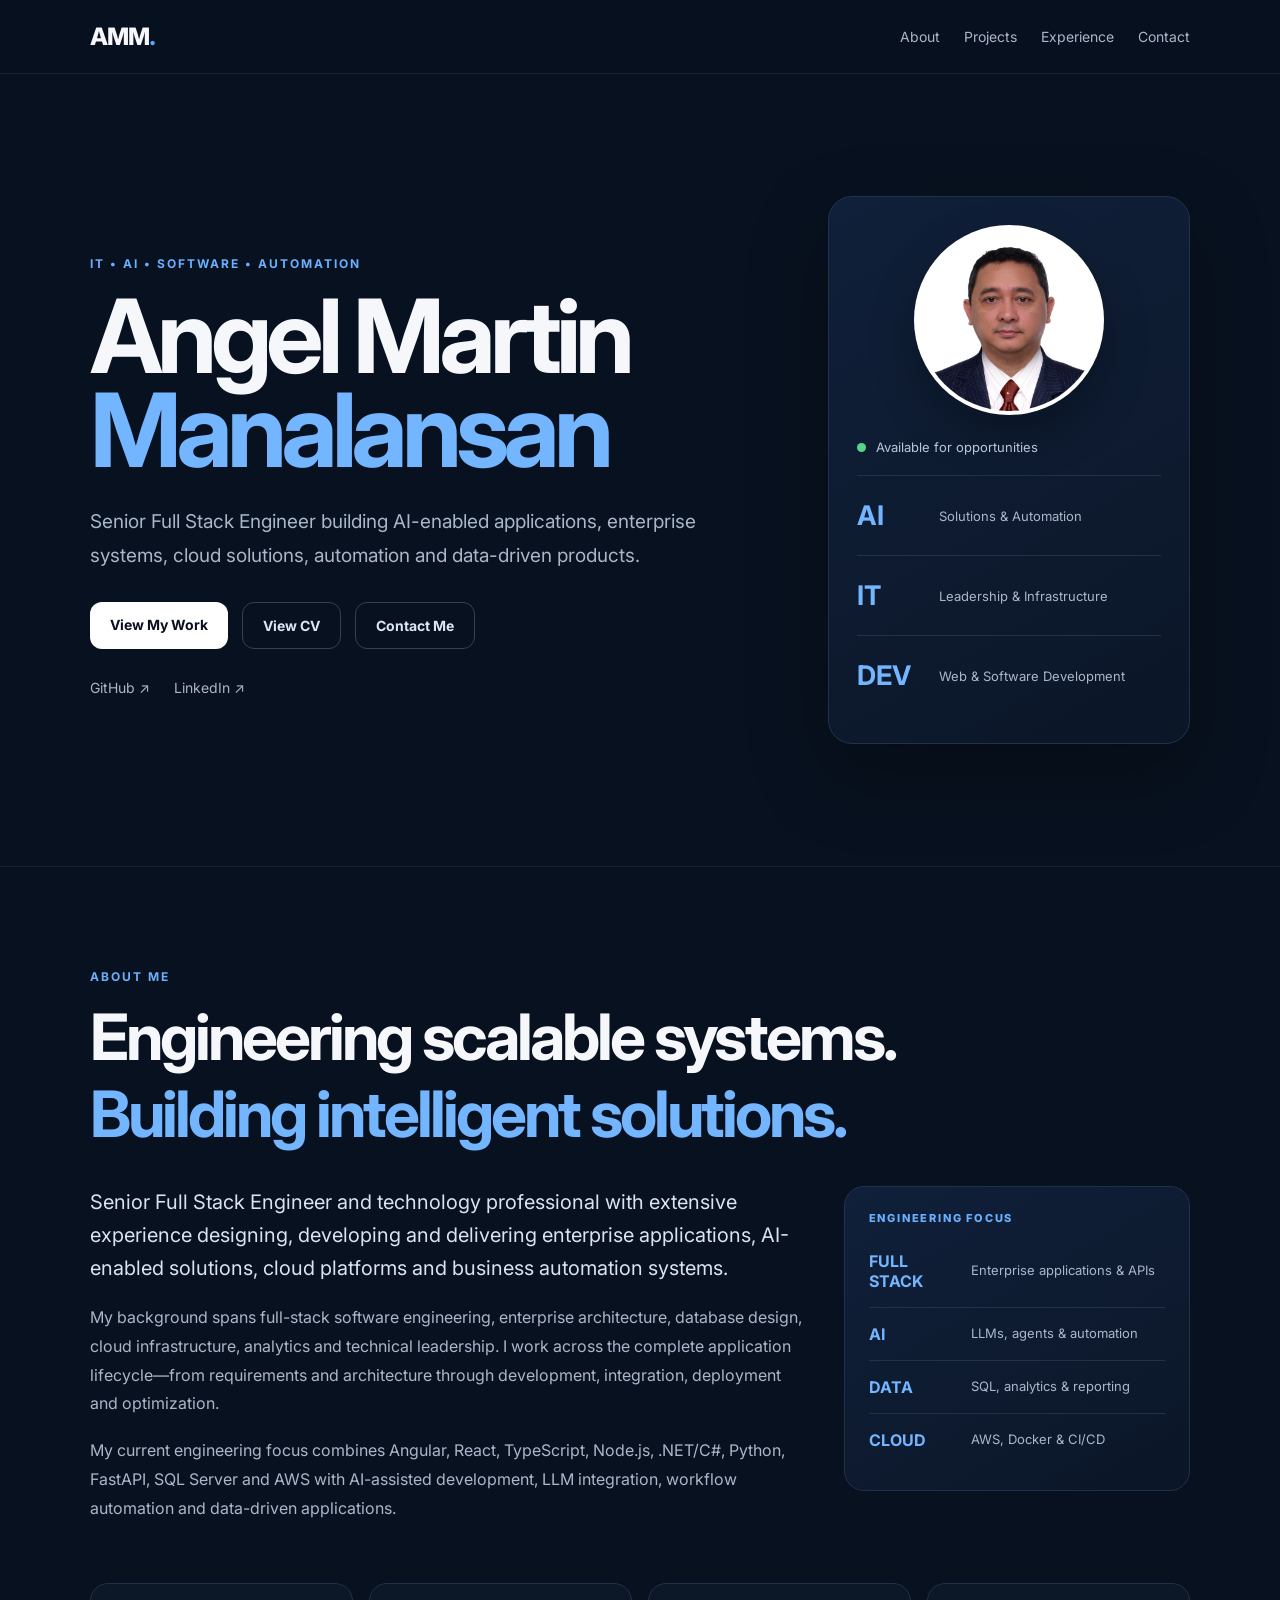
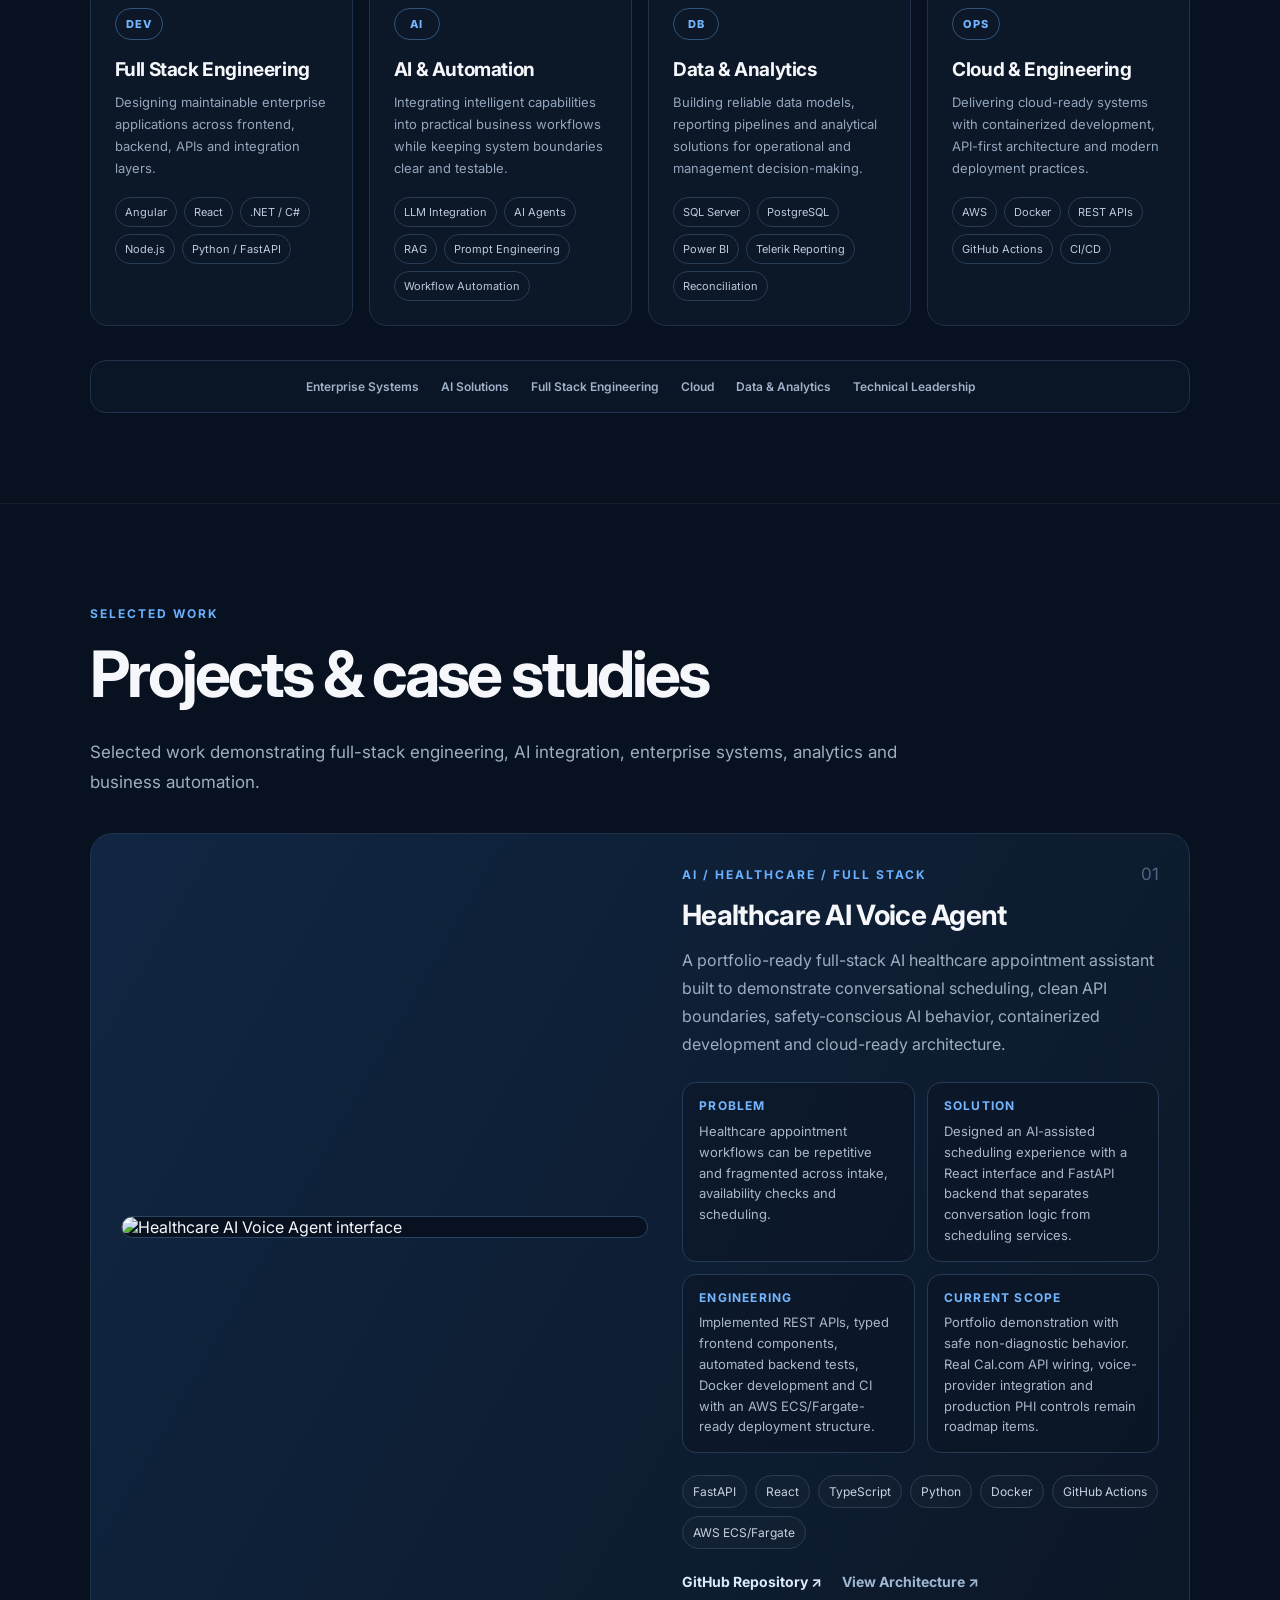
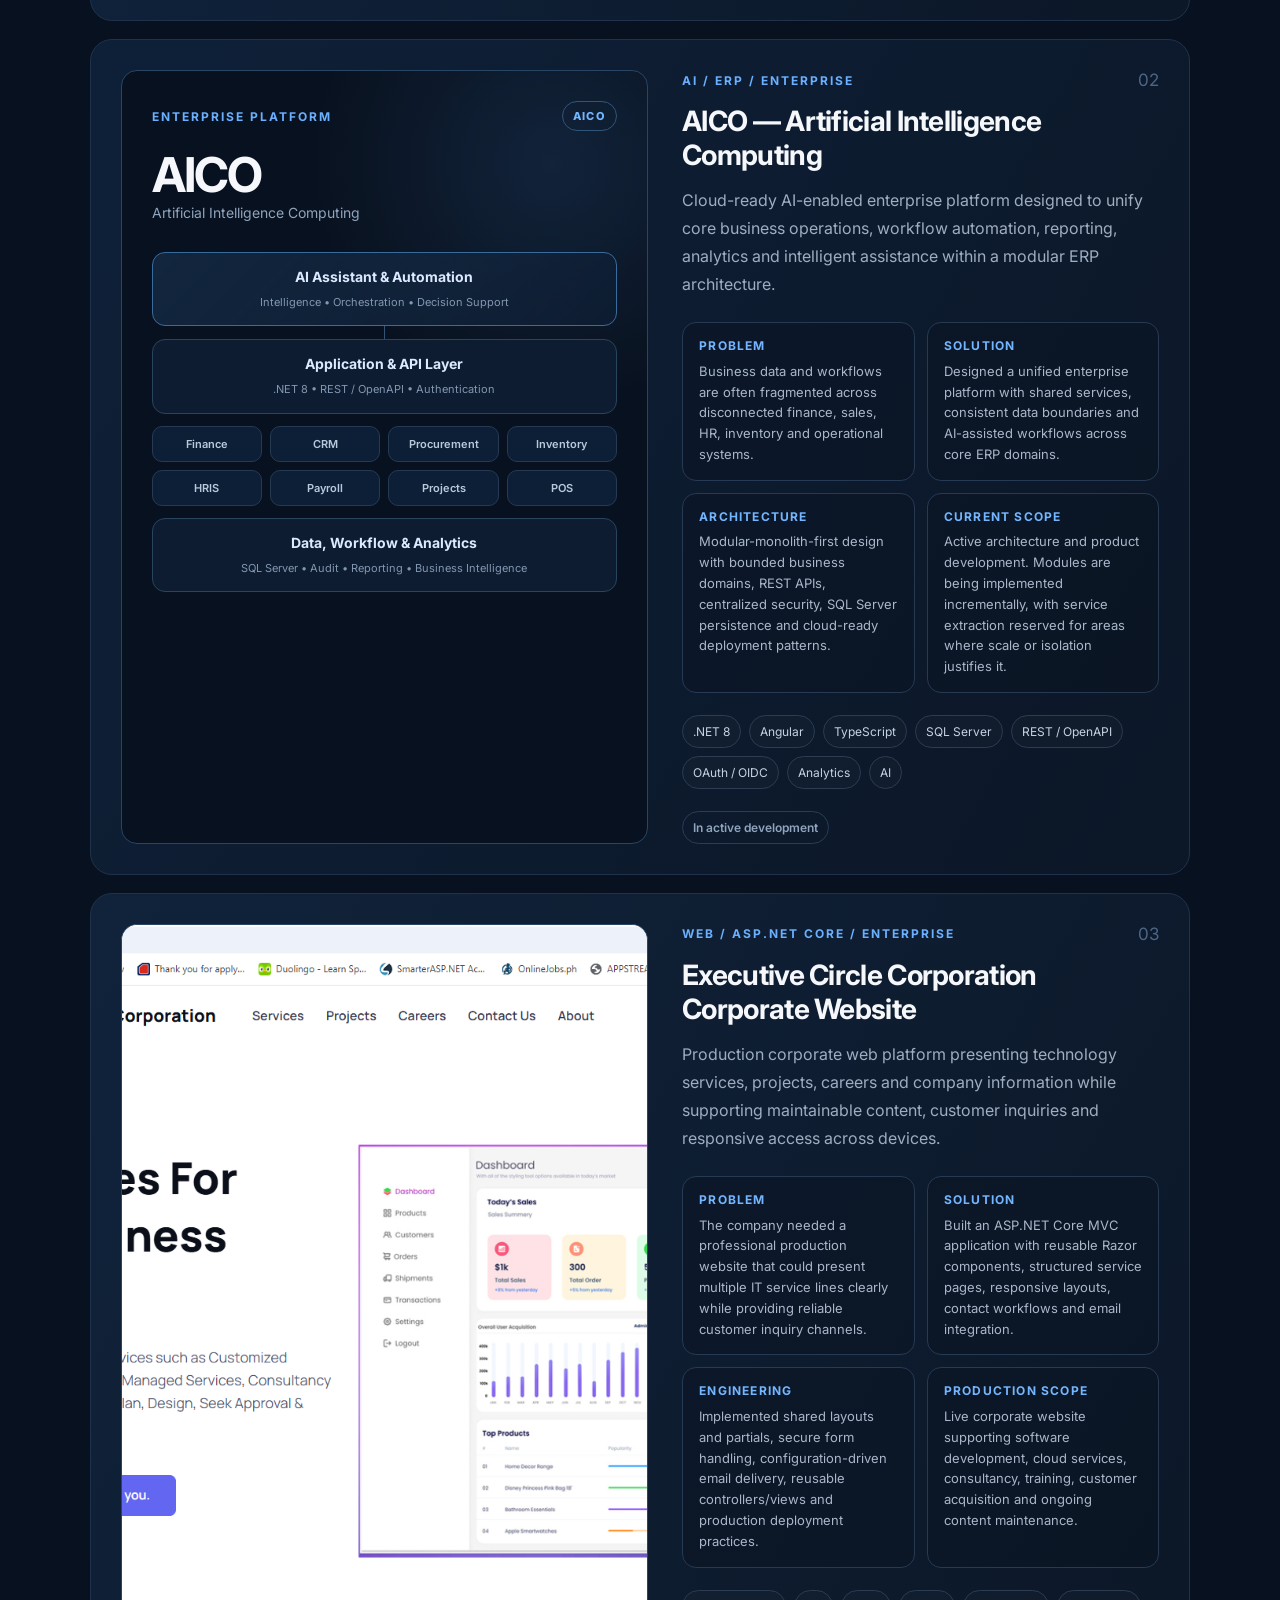
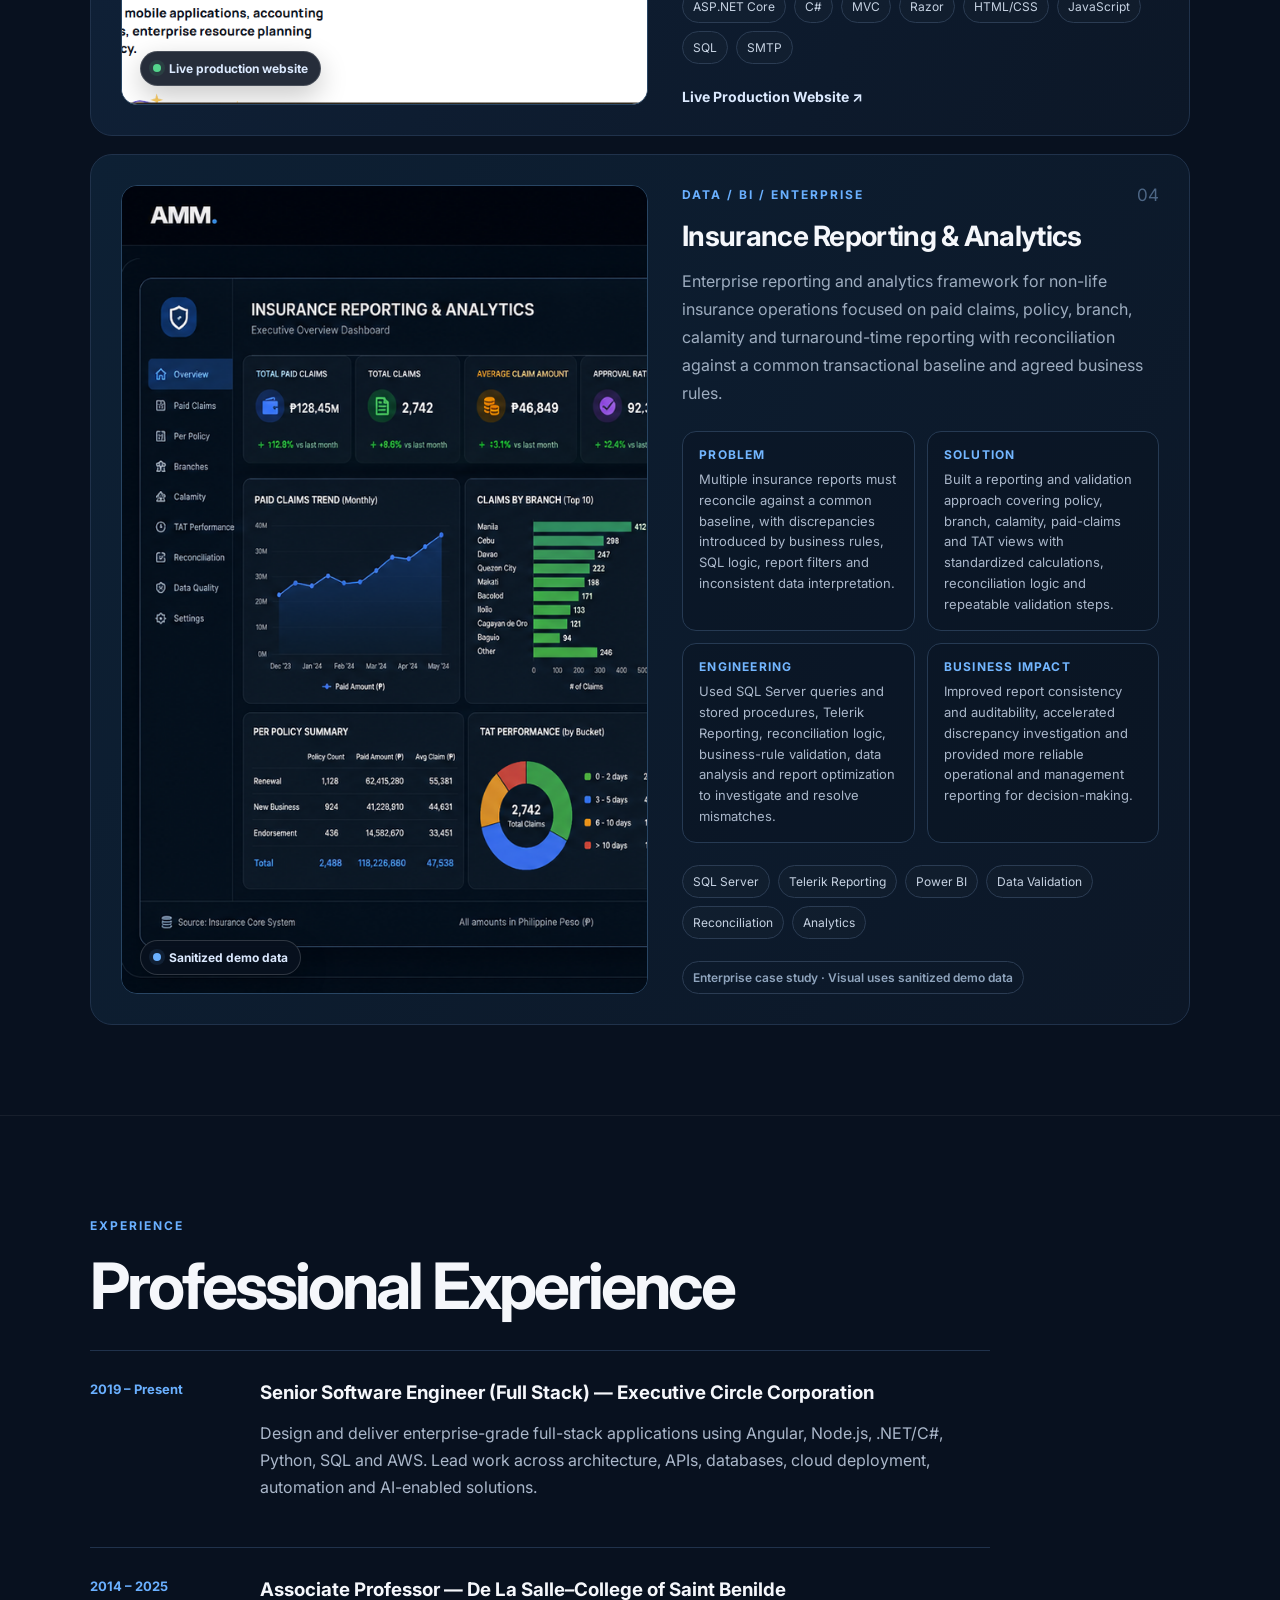
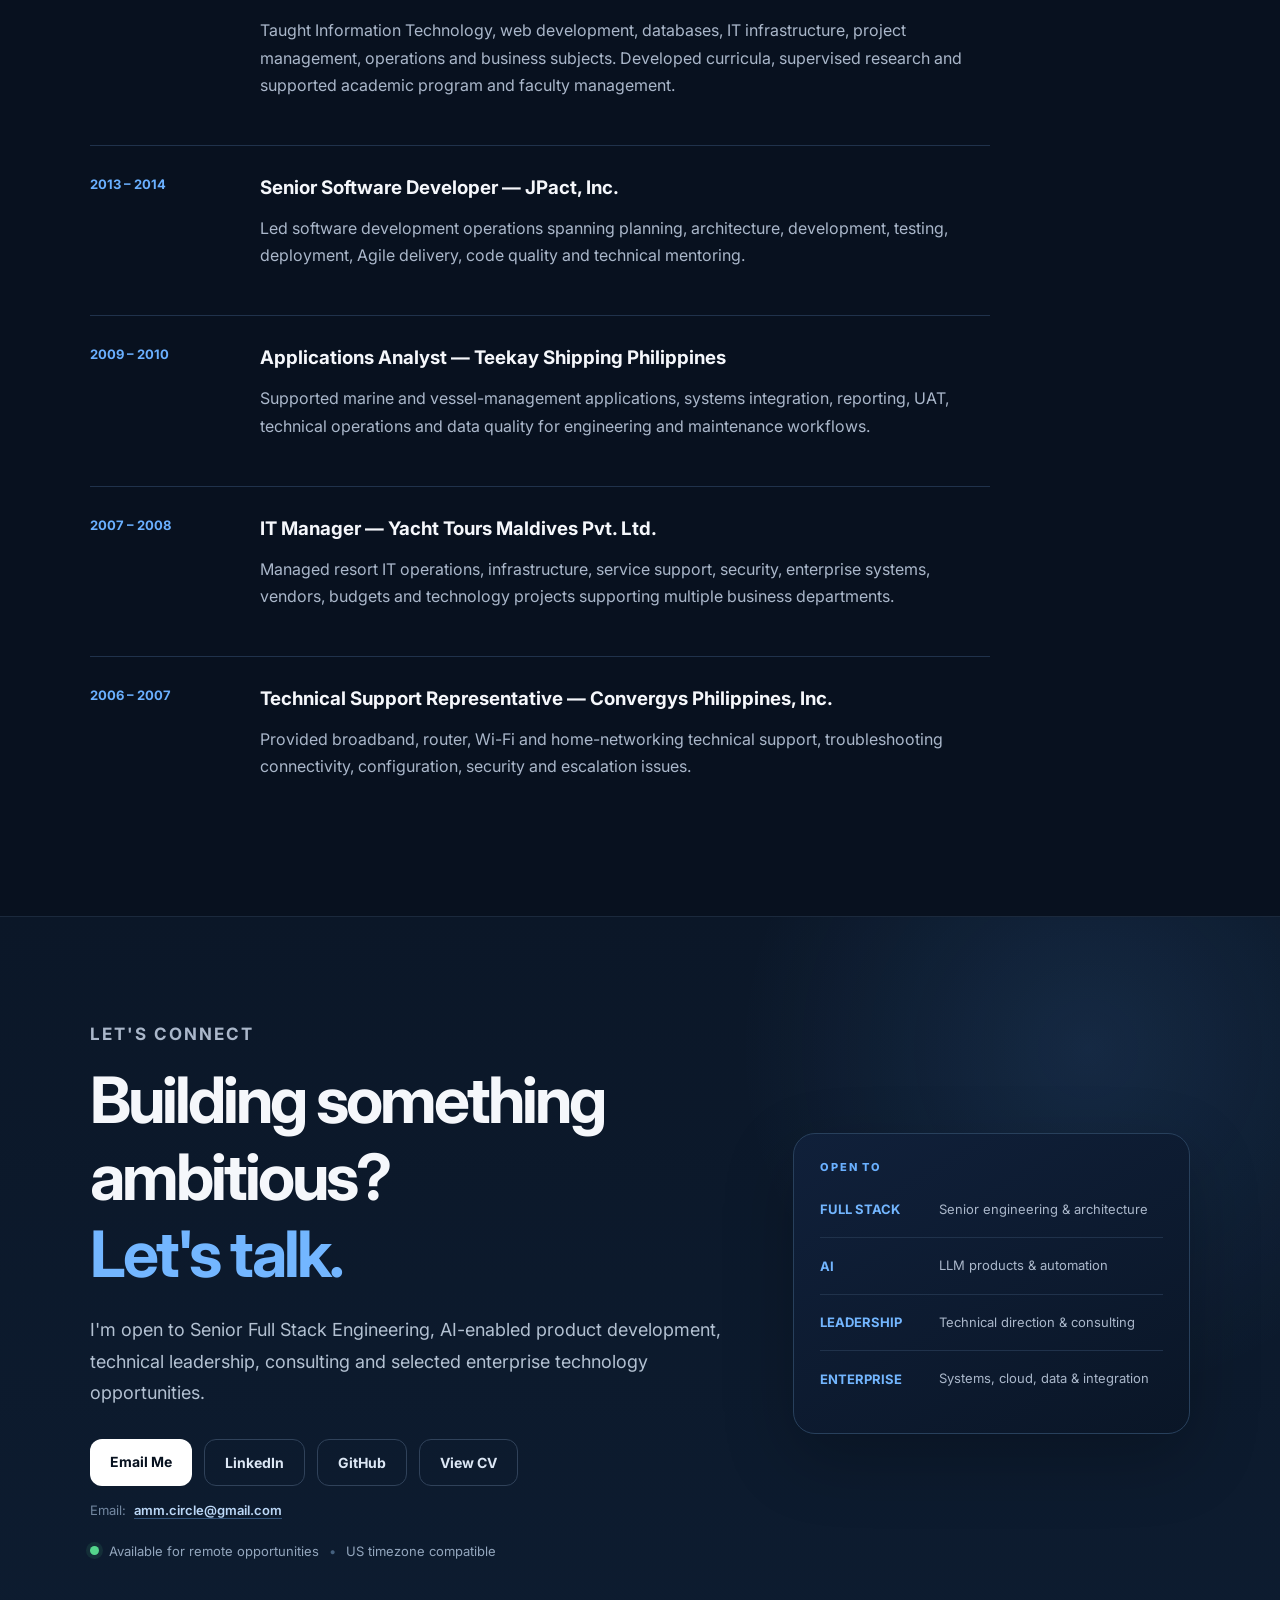
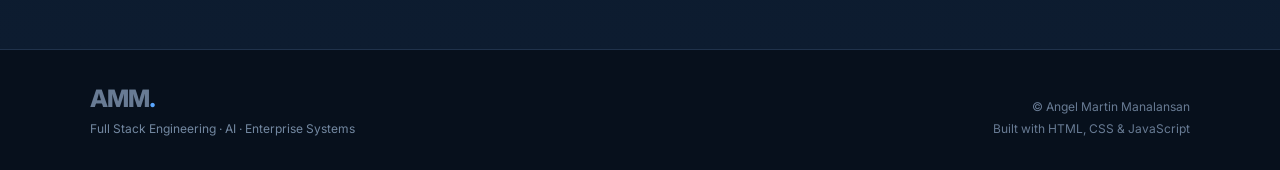
==== commit c878cccf: "Fix portfolio email contact button" ====
--- a/index.html
+++ b/index.html
@@ -27,7 +27,7 @@
   <link rel="preconnect" href="https://fonts.googleapis.com">
   <link rel="preconnect" href="https://fonts.gstatic.com" crossorigin>
   <link href="https://fonts.googleapis.com/css2?family=Inter:wght@400;500;600;700;800&display=swap" rel="stylesheet">
-  <link rel="stylesheet" href="style.css?v=20260814-6" />
+  <link rel="stylesheet" href="style.css?v=20260814-7" />
 
   <script type="application/ld+json">
   {
@@ -323,10 +323,15 @@
           <p class="contact-lead">I'm open to Senior Full Stack Engineering, AI-enabled product development, technical leadership, consulting and selected enterprise technology opportunities.</p>
 
           <div class="contact-actions">
-            <a class="btn primary" href="mailto:amm.circle@gmail.com">Email Me</a>
+            <a class="btn primary" href="https://mail.google.com/mail/?view=cm&amp;fs=1&amp;to=amm.circle@gmail.com&amp;su=Portfolio%20Inquiry" target="_blank" rel="noopener">Email Me</a>
             <a class="btn ghost" href="https://www.linkedin.com/in/angel-martin-manalansan-65931a364/" target="_blank" rel="noopener">LinkedIn</a>
             <a class="btn ghost" href="https://github.com/amsm2025" target="_blank" rel="noopener">GitHub</a>
             <a class="btn ghost" href="assets/Angel-Martin-Manalansan-CV.pdf" target="_blank" rel="noopener">View CV</a>
+          </div>
+
+          <div class="contact-email-row">
+            <span>Email:</span>
+            <a href="mailto:amm.circle@gmail.com">amm.circle@gmail.com</a>
           </div>
 
           <div class="availability-line">
--- a/style.css
+++ b/style.css
@@ -589,3 +589,26 @@
   }
 }
 
+
+
+/* Contact email fallback */
+.contact-email-row{
+  display:flex;
+  flex-wrap:wrap;
+  align-items:center;
+  gap:8px;
+  margin-top:16px;
+  color:#93a6bd;
+  font-size:13px;
+}
+.contact-email-row span{color:#7388a1}
+.contact-email-row a{
+  color:#bcd8f7;
+  font-weight:600;
+  border-bottom:1px solid rgba(115,182,255,.35);
+  transition:color .18s ease,border-color .18s ease;
+}
+.contact-email-row a:hover{
+  color:#73b6ff;
+  border-color:#73b6ff;
+}
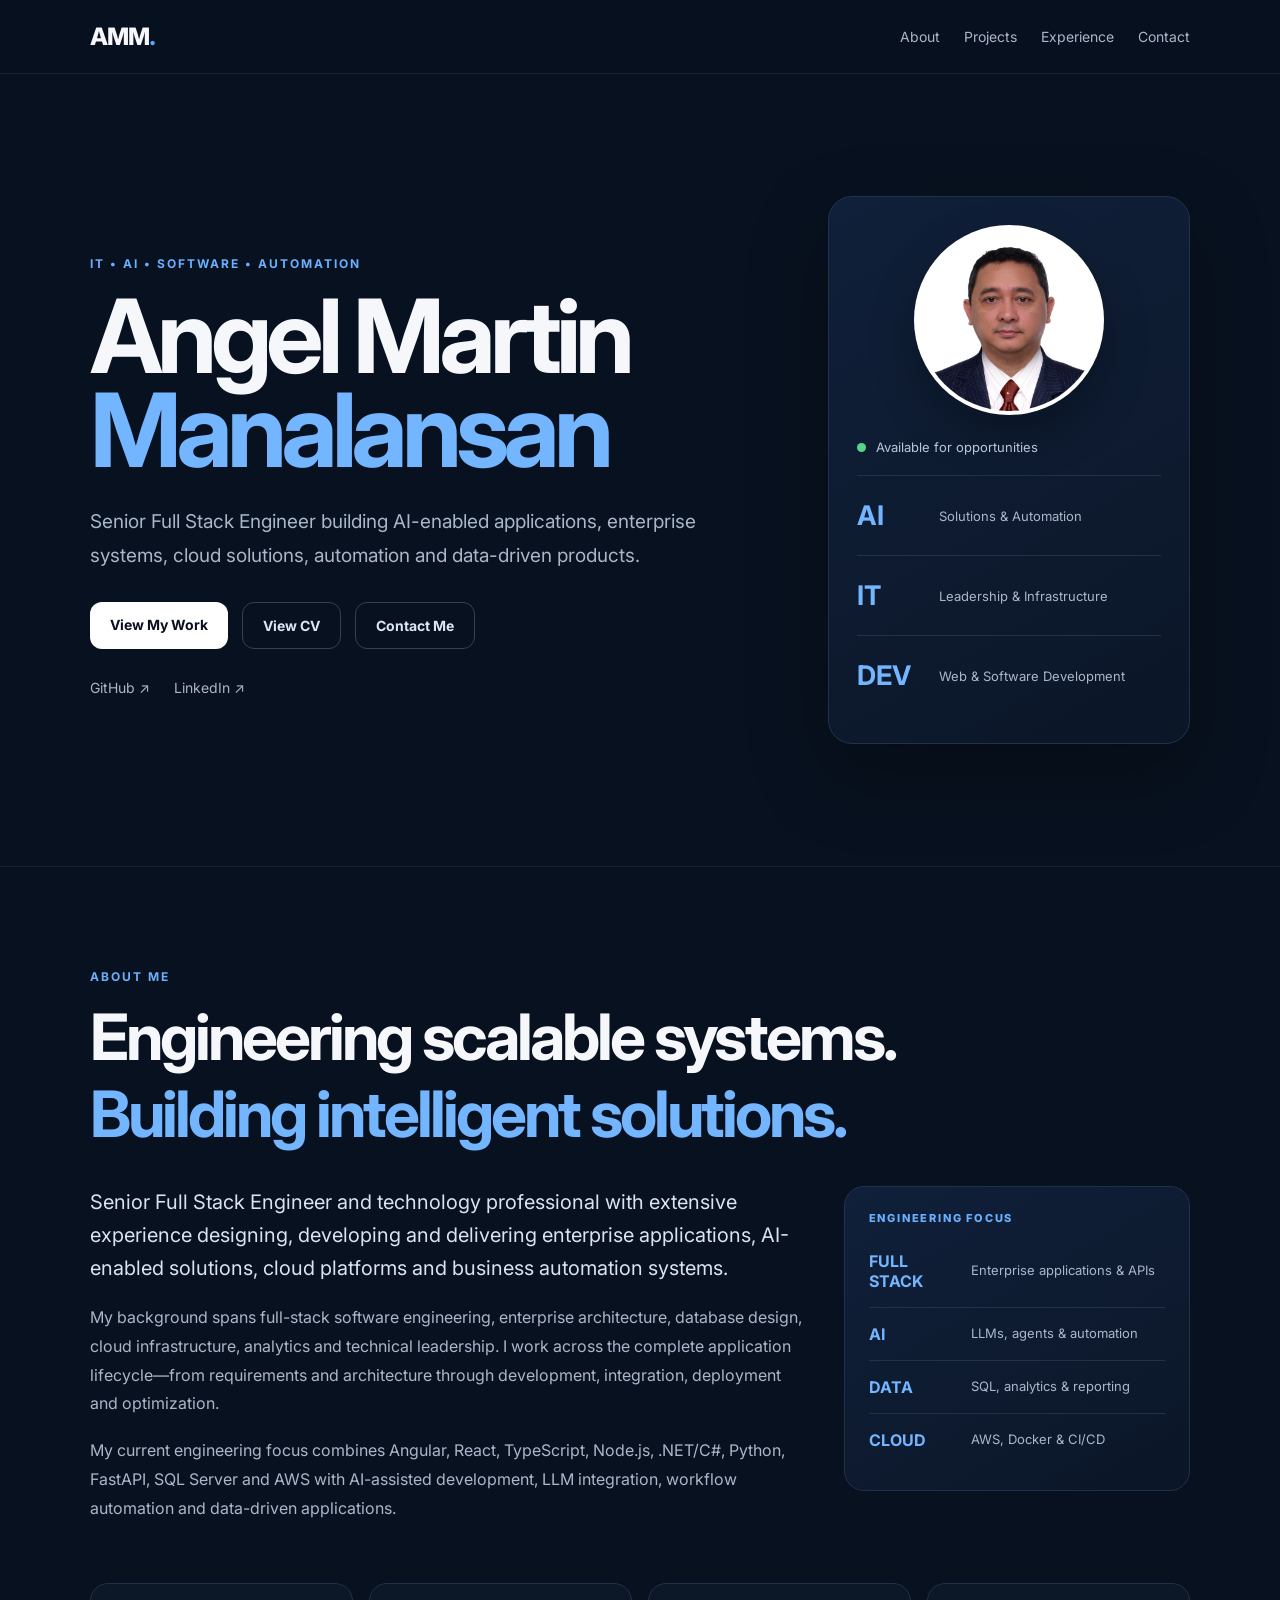
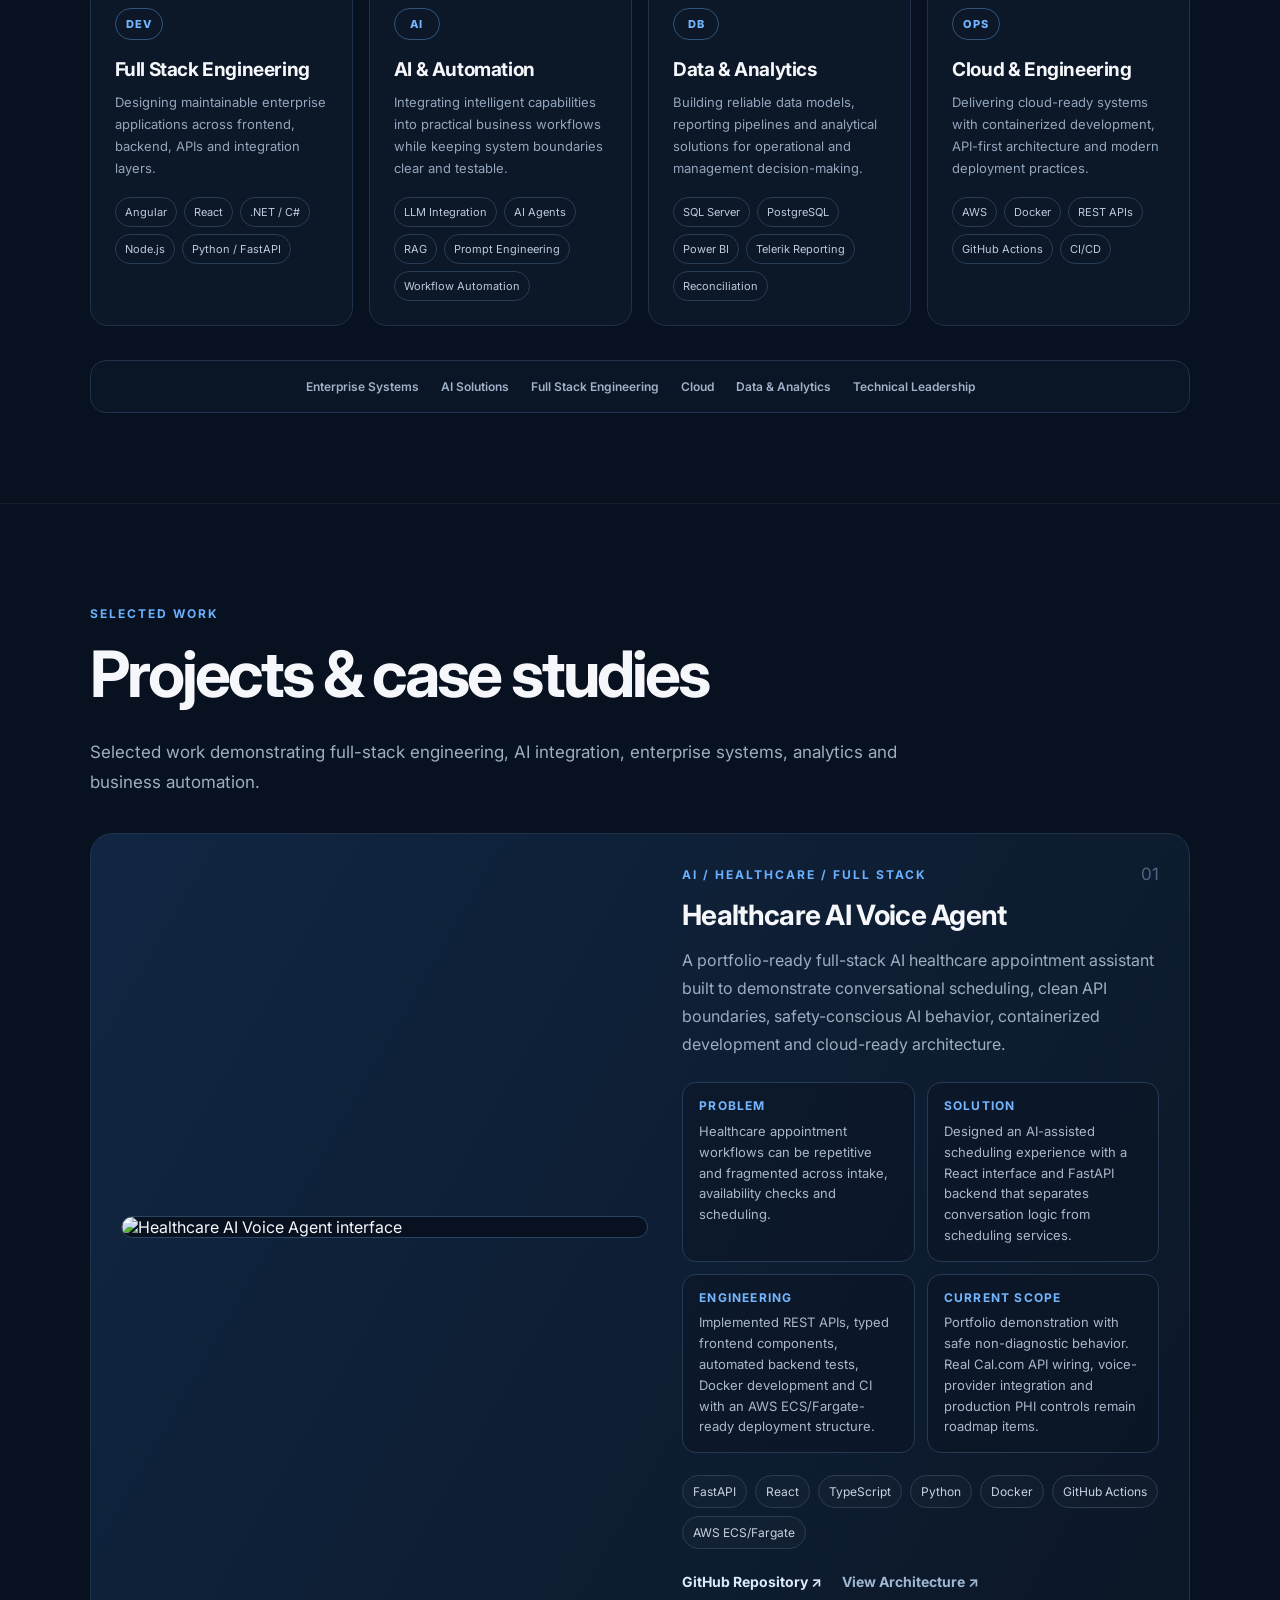
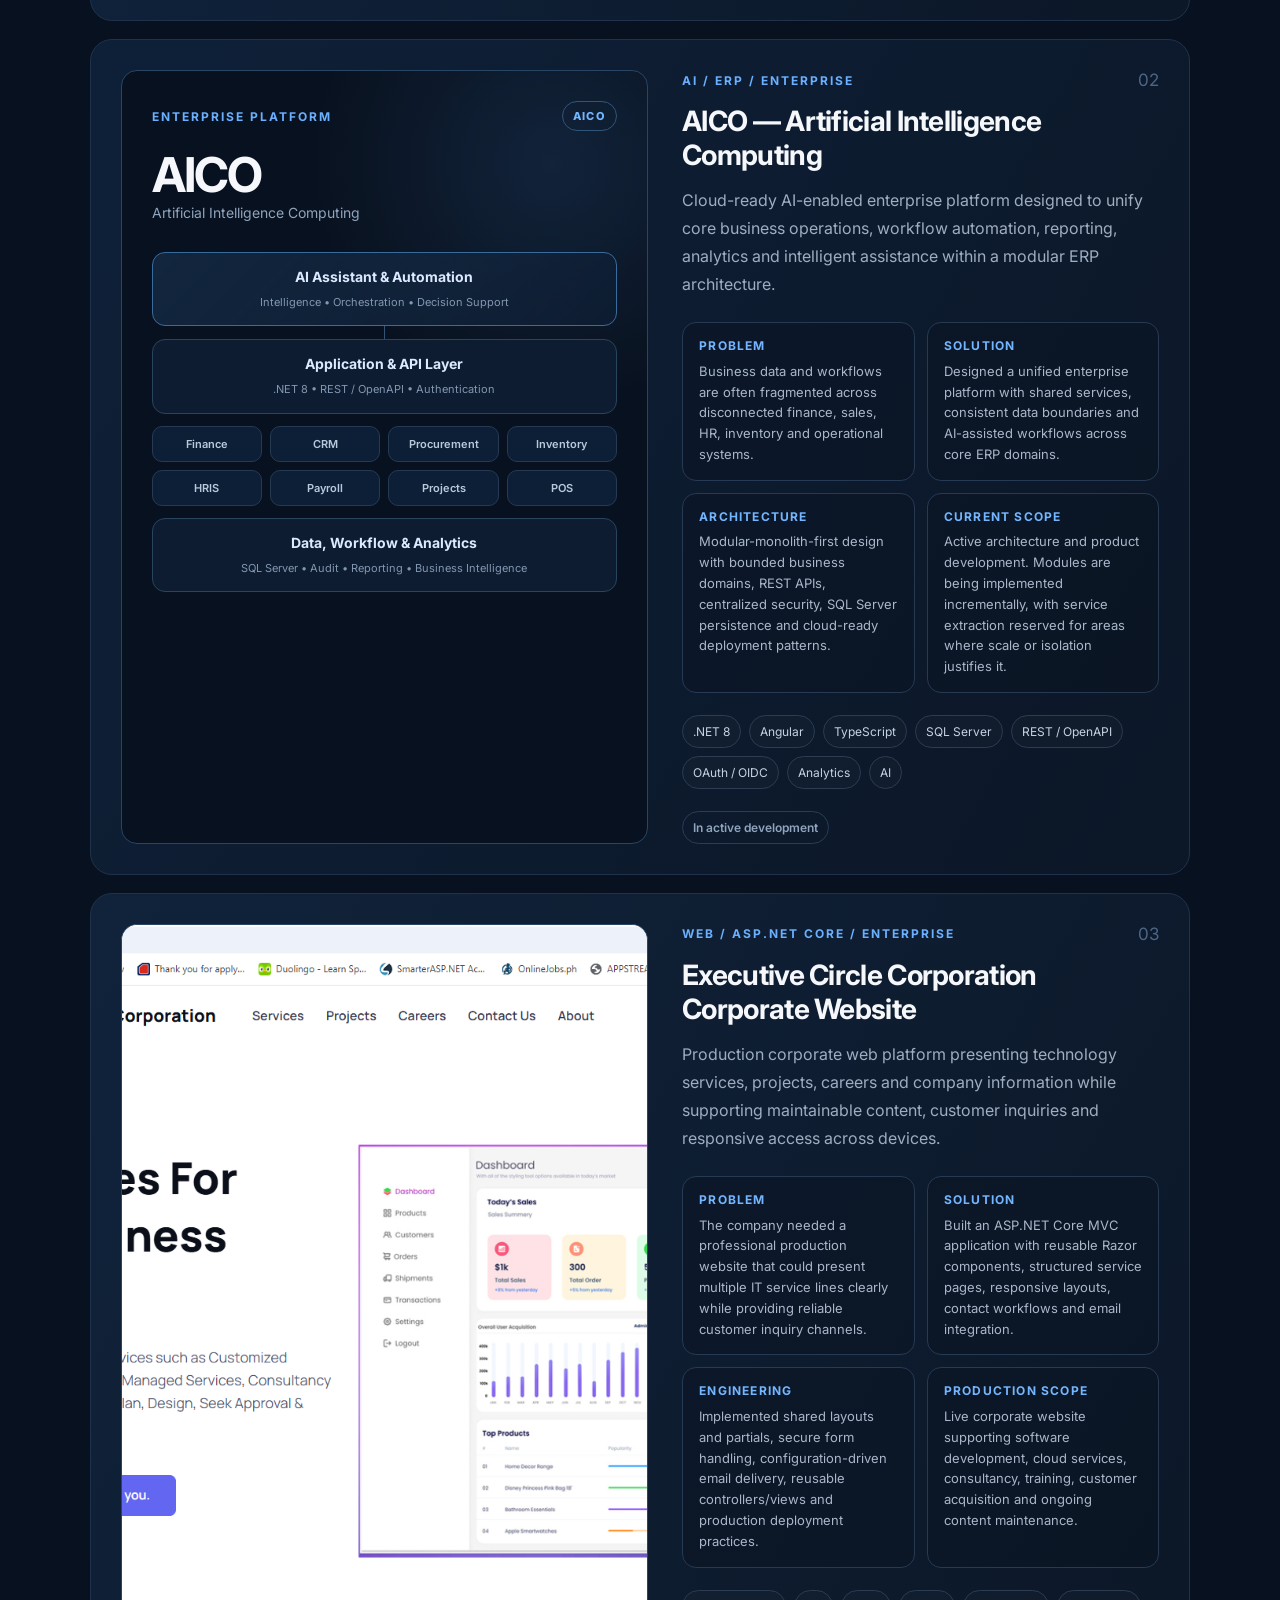
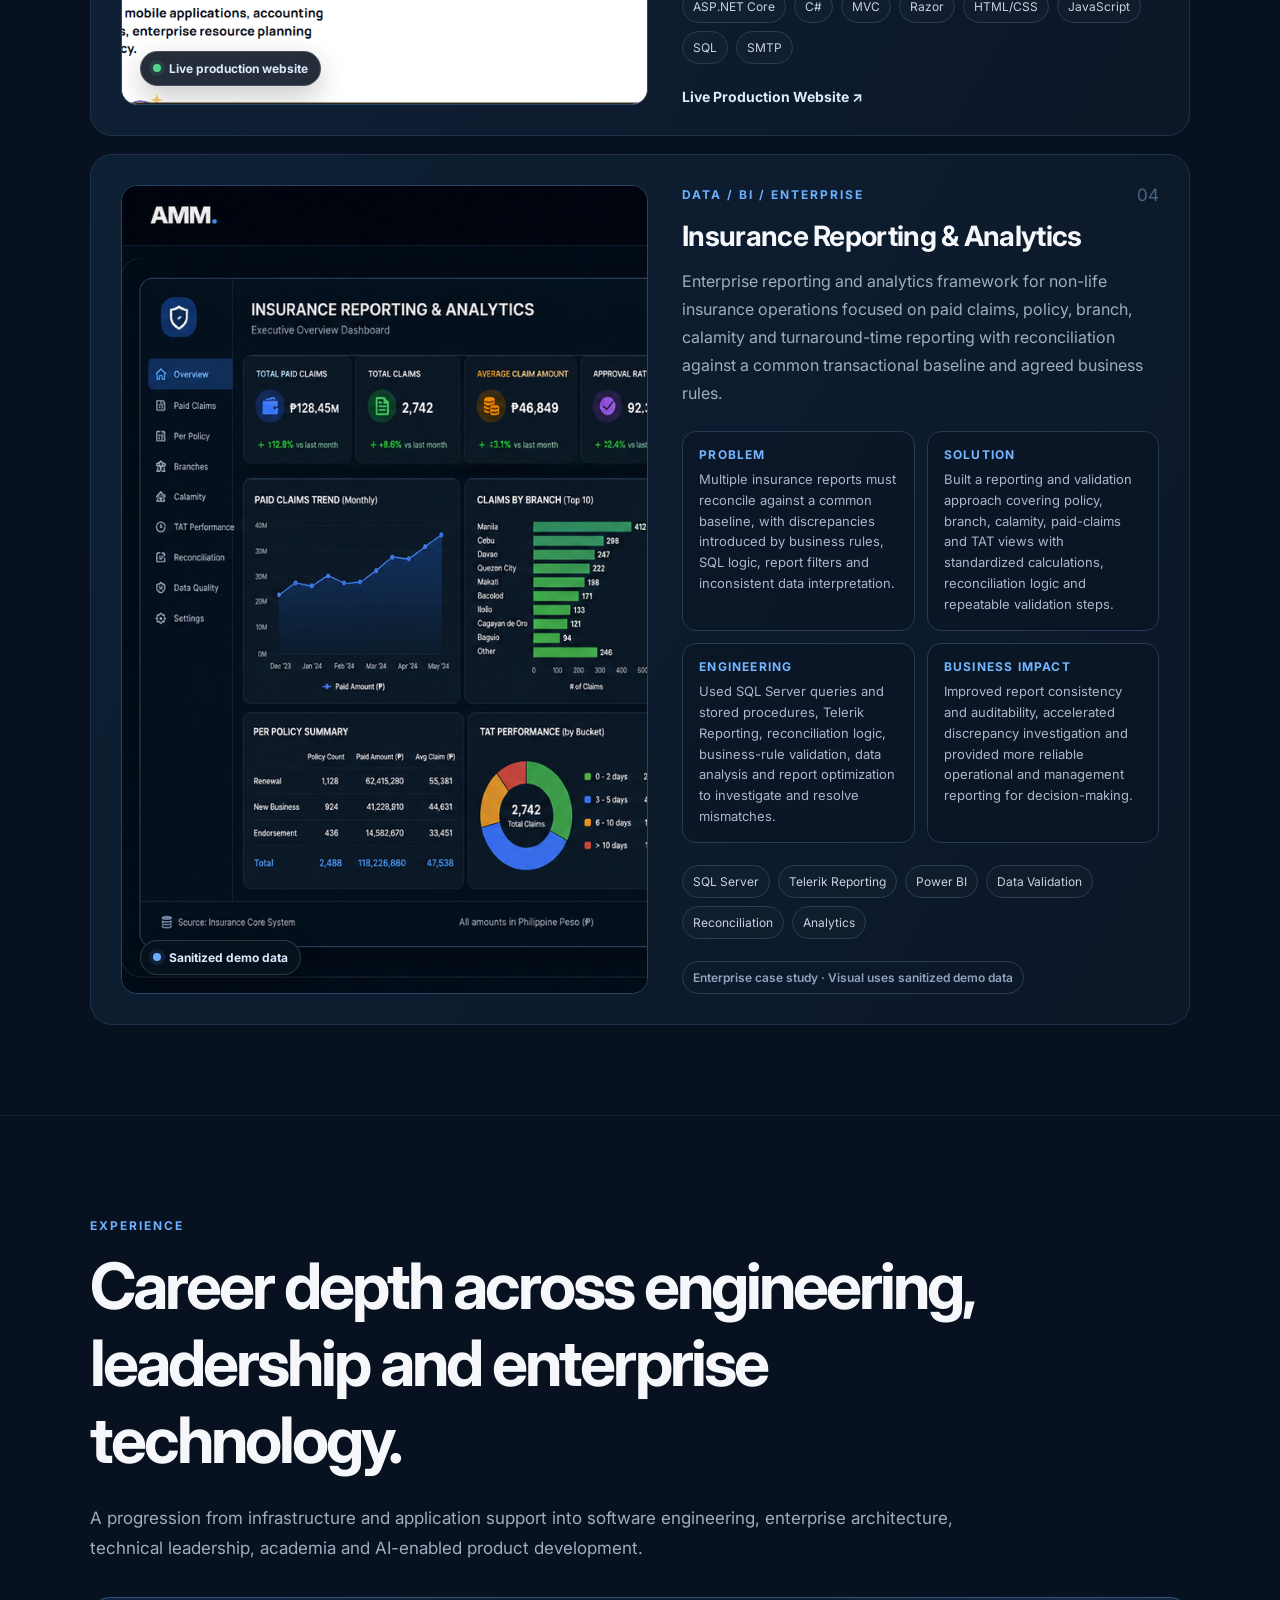
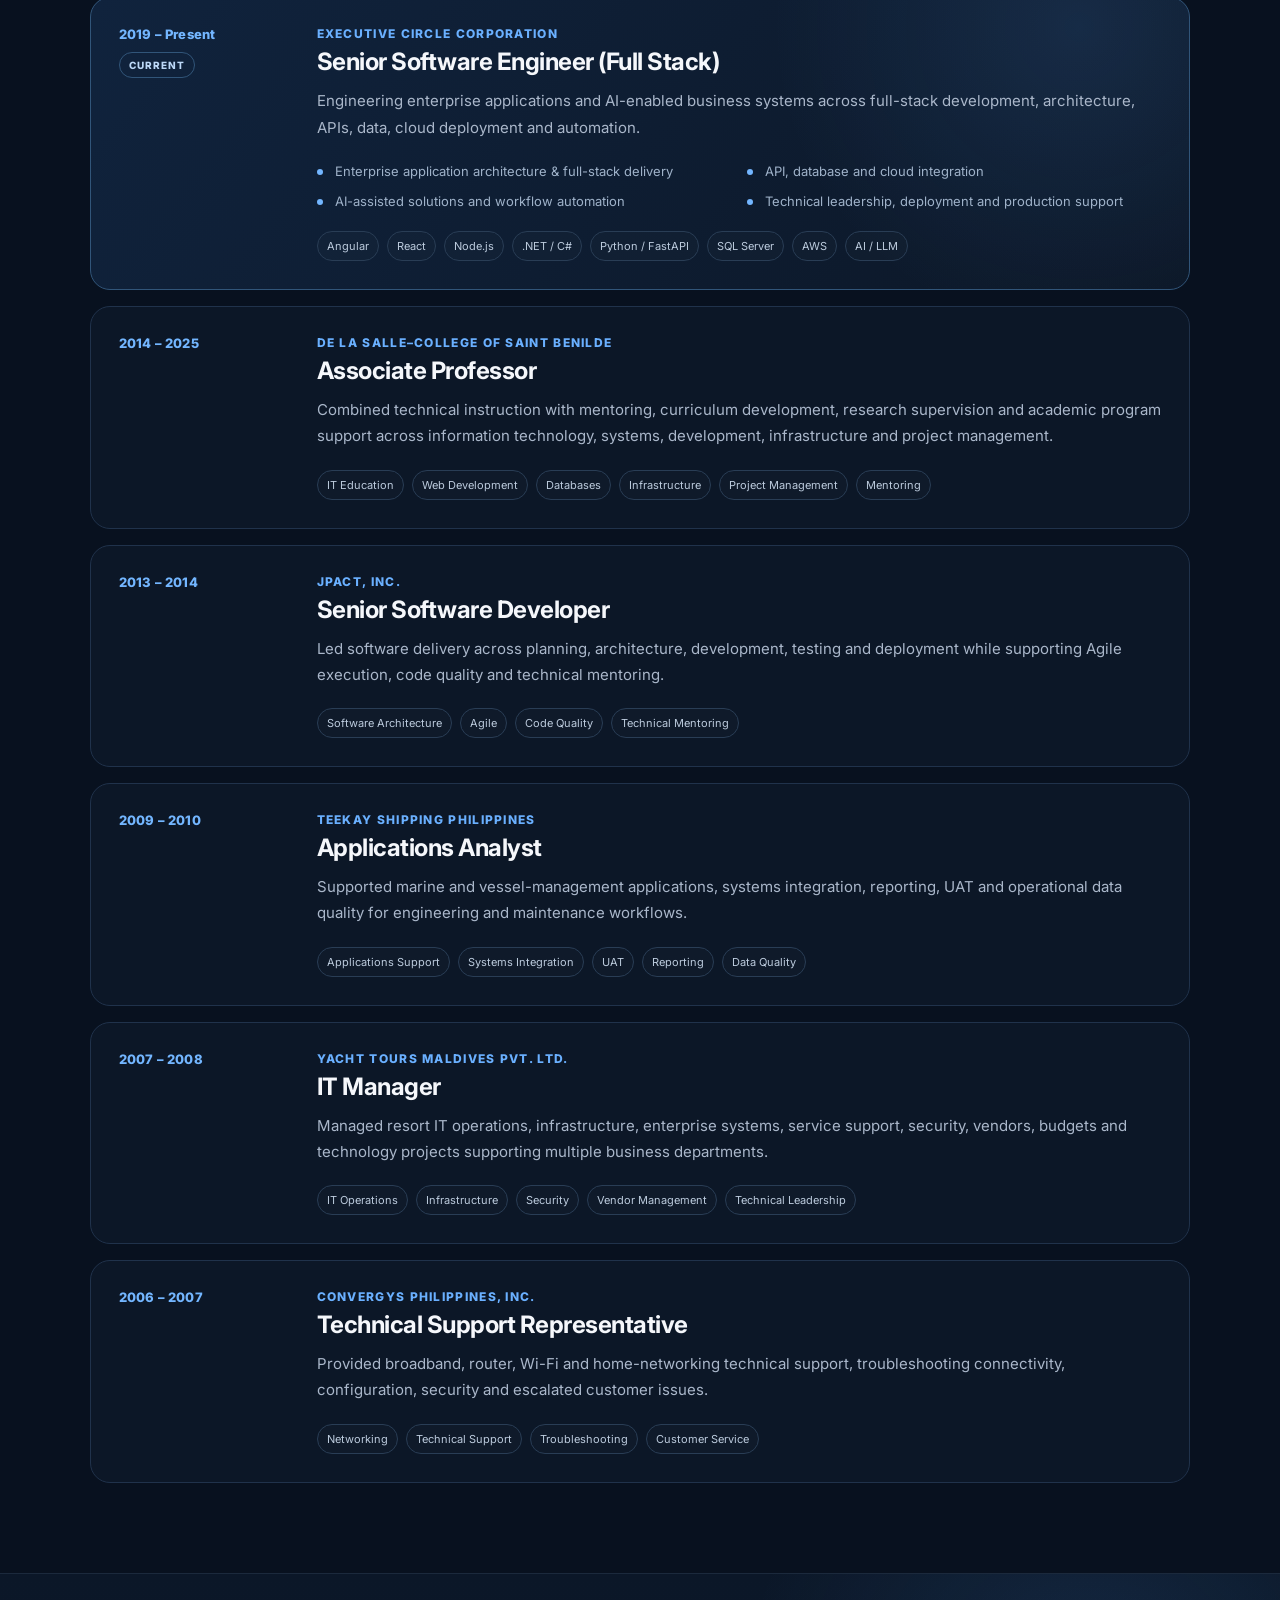
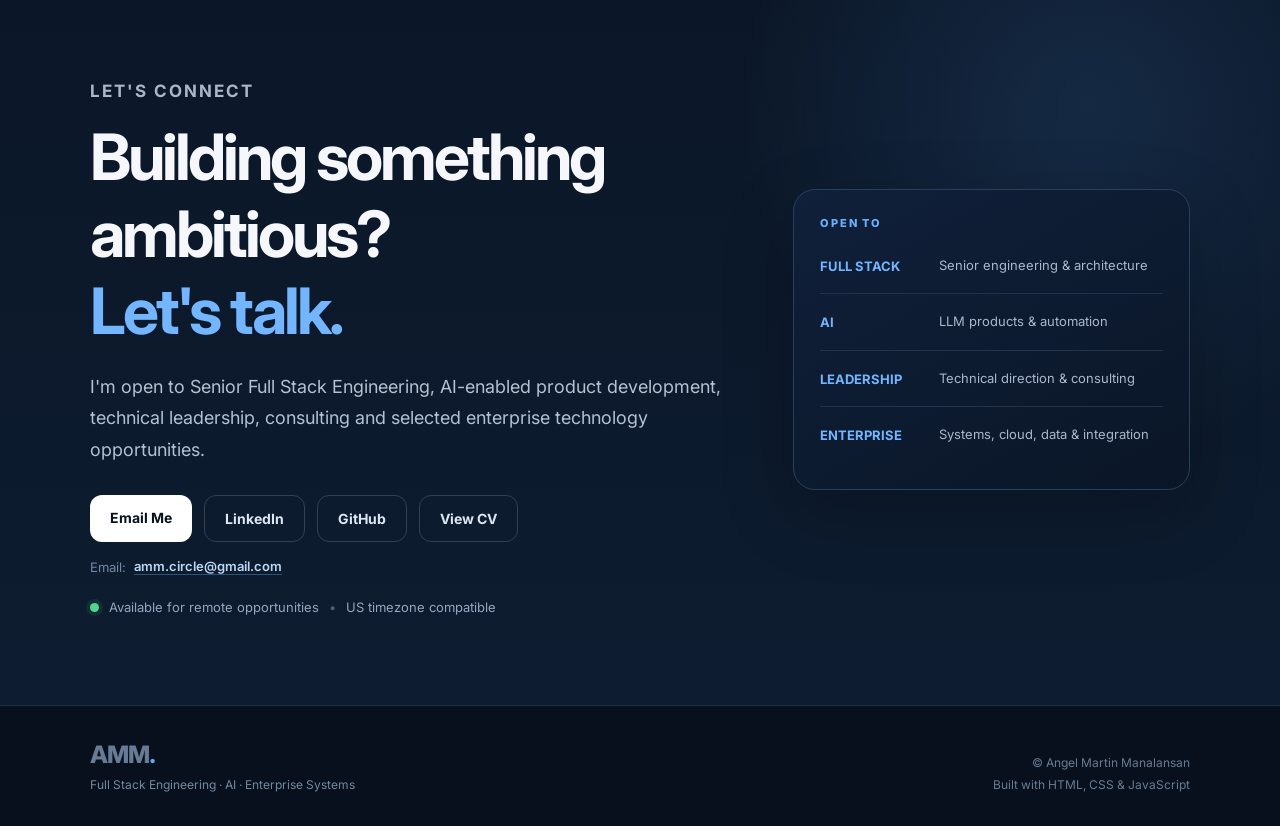
==== commit 4bda4926: "Fix Experience section for more impact" ====
--- a/index.html
+++ b/index.html
@@ -27,7 +27,7 @@
   <link rel="preconnect" href="https://fonts.googleapis.com">
   <link rel="preconnect" href="https://fonts.gstatic.com" crossorigin>
   <link href="https://fonts.googleapis.com/css2?family=Inter:wght@400;500;600;700;800&display=swap" rel="stylesheet">
-  <link rel="stylesheet" href="style.css?v=20260814-7" />
+  <link rel="stylesheet" href="style.css?v=20260814-8" />
 
   <script type="application/ld+json">
   {
@@ -302,16 +302,102 @@
       </div>
     </section>
 
-    <section id="experience" class="section">
+    <section id="experience" class="section experience-section">
       <p class="section-kicker">EXPERIENCE</p>
-      <h2>Professional Experience</h2>
-      <div class="timeline">
-        <div class="timeline-item"><div class="year">2019 – Present</div><div><h3>Senior Software Engineer (Full Stack) — Executive Circle Corporation</h3><p>Design and deliver enterprise-grade full-stack applications using Angular, Node.js, .NET/C#, Python, SQL and AWS. Lead work across architecture, APIs, databases, cloud deployment, automation and AI-enabled solutions.</p></div></div>
-        <div class="timeline-item"><div class="year">2014 – 2025</div><div><h3>Associate Professor — De La Salle–College of Saint Benilde</h3><p>Taught Information Technology, web development, databases, IT infrastructure, project management, operations and business subjects. Developed curricula, supervised research and supported academic program and faculty management.</p></div></div>
-        <div class="timeline-item"><div class="year">2013 – 2014</div><div><h3>Senior Software Developer — JPact, Inc.</h3><p>Led software development operations spanning planning, architecture, development, testing, deployment, Agile delivery, code quality and technical mentoring.</p></div></div>
-        <div class="timeline-item"><div class="year">2009 – 2010</div><div><h3>Applications Analyst — Teekay Shipping Philippines</h3><p>Supported marine and vessel-management applications, systems integration, reporting, UAT, technical operations and data quality for engineering and maintenance workflows.</p></div></div>
-        <div class="timeline-item"><div class="year">2007 – 2008</div><div><h3>IT Manager — Yacht Tours Maldives Pvt. Ltd.</h3><p>Managed resort IT operations, infrastructure, service support, security, enterprise systems, vendors, budgets and technology projects supporting multiple business departments.</p></div></div>
-        <div class="timeline-item"><div class="year">2006 – 2007</div><div><h3>Technical Support Representative — Convergys Philippines, Inc.</h3><p>Provided broadband, router, Wi-Fi and home-networking technical support, troubleshooting connectivity, configuration, security and escalation issues.</p></div></div>
+      <h2>Career depth across engineering, leadership and enterprise technology.</h2>
+      <p class="experience-intro">A progression from infrastructure and application support into software engineering, enterprise architecture, technical leadership, academia and AI-enabled product development.</p>
+
+      <div class="experience-stack">
+        <article class="experience-card experience-featured">
+          <div class="experience-meta">
+            <span class="experience-period">2019 – Present</span>
+            <span class="experience-status">Current</span>
+          </div>
+          <div class="experience-body">
+            <p class="experience-company">Executive Circle Corporation</p>
+            <h3>Senior Software Engineer (Full Stack)</h3>
+            <p class="experience-summary">Engineering enterprise applications and AI-enabled business systems across full-stack development, architecture, APIs, data, cloud deployment and automation.</p>
+            <div class="experience-points">
+              <span>Enterprise application architecture & full-stack delivery</span>
+              <span>API, database and cloud integration</span>
+              <span>AI-assisted solutions and workflow automation</span>
+              <span>Technical leadership, deployment and production support</span>
+            </div>
+            <div class="experience-tags">
+              <span>Angular</span><span>React</span><span>Node.js</span><span>.NET / C#</span><span>Python / FastAPI</span><span>SQL Server</span><span>AWS</span><span>AI / LLM</span>
+            </div>
+          </div>
+        </article>
+
+        <article class="experience-card">
+          <div class="experience-meta">
+            <span class="experience-period">2014 – 2025</span>
+          </div>
+          <div class="experience-body">
+            <p class="experience-company">De La Salle–College of Saint Benilde</p>
+            <h3>Associate Professor</h3>
+            <p class="experience-summary">Combined technical instruction with mentoring, curriculum development, research supervision and academic program support across information technology, systems, development, infrastructure and project management.</p>
+            <div class="experience-tags">
+              <span>IT Education</span><span>Web Development</span><span>Databases</span><span>Infrastructure</span><span>Project Management</span><span>Mentoring</span>
+            </div>
+          </div>
+        </article>
+
+        <article class="experience-card">
+          <div class="experience-meta">
+            <span class="experience-period">2013 – 2014</span>
+          </div>
+          <div class="experience-body">
+            <p class="experience-company">JPact, Inc.</p>
+            <h3>Senior Software Developer</h3>
+            <p class="experience-summary">Led software delivery across planning, architecture, development, testing and deployment while supporting Agile execution, code quality and technical mentoring.</p>
+            <div class="experience-tags">
+              <span>Software Architecture</span><span>Agile</span><span>Code Quality</span><span>Technical Mentoring</span>
+            </div>
+          </div>
+        </article>
+
+        <article class="experience-card">
+          <div class="experience-meta">
+            <span class="experience-period">2009 – 2010</span>
+          </div>
+          <div class="experience-body">
+            <p class="experience-company">Teekay Shipping Philippines</p>
+            <h3>Applications Analyst</h3>
+            <p class="experience-summary">Supported marine and vessel-management applications, systems integration, reporting, UAT and operational data quality for engineering and maintenance workflows.</p>
+            <div class="experience-tags">
+              <span>Applications Support</span><span>Systems Integration</span><span>UAT</span><span>Reporting</span><span>Data Quality</span>
+            </div>
+          </div>
+        </article>
+
+        <article class="experience-card">
+          <div class="experience-meta">
+            <span class="experience-period">2007 – 2008</span>
+          </div>
+          <div class="experience-body">
+            <p class="experience-company">Yacht Tours Maldives Pvt. Ltd.</p>
+            <h3>IT Manager</h3>
+            <p class="experience-summary">Managed resort IT operations, infrastructure, enterprise systems, service support, security, vendors, budgets and technology projects supporting multiple business departments.</p>
+            <div class="experience-tags">
+              <span>IT Operations</span><span>Infrastructure</span><span>Security</span><span>Vendor Management</span><span>Technical Leadership</span>
+            </div>
+          </div>
+        </article>
+
+        <article class="experience-card">
+          <div class="experience-meta">
+            <span class="experience-period">2006 – 2007</span>
+          </div>
+          <div class="experience-body">
+            <p class="experience-company">Convergys Philippines, Inc.</p>
+            <h3>Technical Support Representative</h3>
+            <p class="experience-summary">Provided broadband, router, Wi-Fi and home-networking technical support, troubleshooting connectivity, configuration, security and escalated customer issues.</p>
+            <div class="experience-tags">
+              <span>Networking</span><span>Technical Support</span><span>Troubleshooting</span><span>Customer Service</span>
+            </div>
+          </div>
+        </article>
       </div>
     </section>
 
--- a/style.css
+++ b/style.css
@@ -612,3 +612,140 @@
   color:#73b6ff;
   border-color:#73b6ff;
 }
+
+/* =========================================================
+   Experience — recruiter-focused career presentation
+   ========================================================= */
+.experience-intro{
+  max-width:900px;
+  margin:0 0 34px;
+  color:#9eadc0;
+  font-size:17px;
+  line-height:1.75;
+}
+.experience-stack{
+  display:grid;
+  gap:16px;
+}
+.experience-card{
+  display:grid;
+  grid-template-columns:170px 1fr;
+  gap:28px;
+  padding:28px;
+  border:1px solid #20324b;
+  border-radius:20px;
+  background:#0c1727;
+  transition:transform .2s ease,border-color .2s ease,box-shadow .2s ease;
+}
+.experience-card:hover{
+  transform:translateY(-3px);
+  border-color:#4c7eb5;
+  box-shadow:0 20px 50px rgba(0,0,0,.16);
+}
+.experience-featured{
+  background:
+    radial-gradient(circle at 90% 10%,rgba(90,167,255,.12),transparent 30%),
+    linear-gradient(130deg,#10233d,#0c1727);
+  border-color:#315579;
+}
+.experience-meta{
+  display:flex;
+  flex-direction:column;
+  align-items:flex-start;
+  gap:10px;
+}
+.experience-period{
+  color:#73b6ff;
+  font-size:13px;
+  font-weight:800;
+  letter-spacing:.2px;
+}
+.experience-status{
+  display:inline-flex;
+  padding:6px 9px;
+  border:1px solid #315579;
+  border-radius:999px;
+  color:#bcd8f7;
+  font-size:10px;
+  font-weight:800;
+  letter-spacing:1px;
+  text-transform:uppercase;
+}
+.experience-company{
+  margin:0 0 6px;
+  color:#6ab0ff;
+  font-size:12px;
+  font-weight:800;
+  letter-spacing:1.3px;
+  text-transform:uppercase;
+}
+.experience-body h3{
+  margin:0 0 12px;
+  font-size:24px;
+  letter-spacing:-.5px;
+}
+.experience-summary{
+  max-width:980px;
+  margin:0;
+  color:#aab7ca;
+  font-size:15px;
+  line-height:1.75;
+}
+.experience-points{
+  display:grid;
+  grid-template-columns:repeat(2,minmax(0,1fr));
+  gap:10px 16px;
+  margin-top:20px;
+}
+.experience-points span{
+  position:relative;
+  padding-left:18px;
+  color:#9fb2c9;
+  font-size:13px;
+  line-height:1.55;
+}
+.experience-points span::before{
+  content:"";
+  position:absolute;
+  left:0;
+  top:.65em;
+  width:6px;
+  height:6px;
+  border-radius:50%;
+  background:#73b6ff;
+}
+.experience-tags{
+  display:flex;
+  flex-wrap:wrap;
+  gap:8px;
+  margin-top:20px;
+}
+.experience-tags span{
+  padding:7px 9px;
+  border:1px solid #293d55;
+  border-radius:999px;
+  color:#bccbdd;
+  font-size:11px;
+  background:rgba(255,255,255,.012);
+}
+@media(max-width:800px){
+  .experience-card{
+    grid-template-columns:1fr;
+    gap:16px;
+    padding:24px;
+  }
+  .experience-meta{
+    flex-direction:row;
+    align-items:center;
+    flex-wrap:wrap;
+  }
+}
+@media(max-width:600px){
+  .experience-points{
+    grid-template-columns:1fr;
+  }
+  .experience-body h3{
+    font-size:22px;
+  }
+}
+
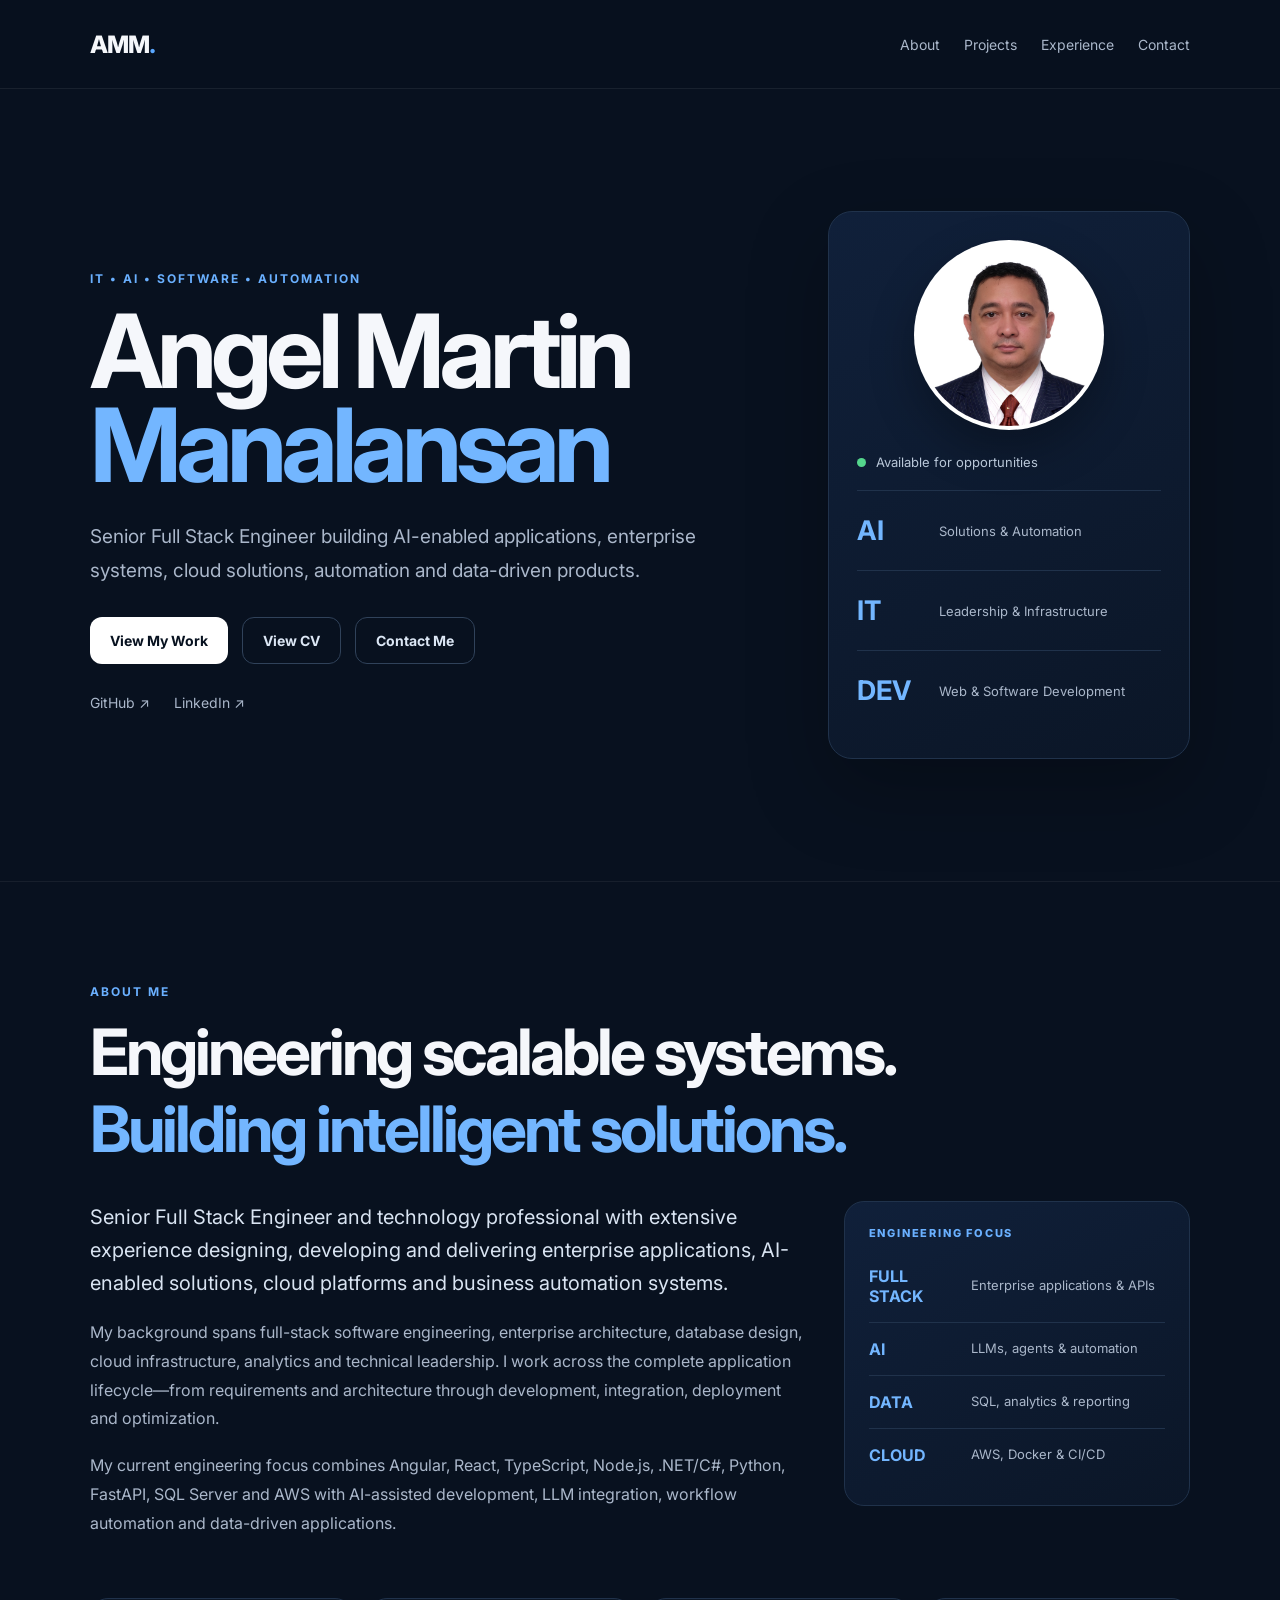
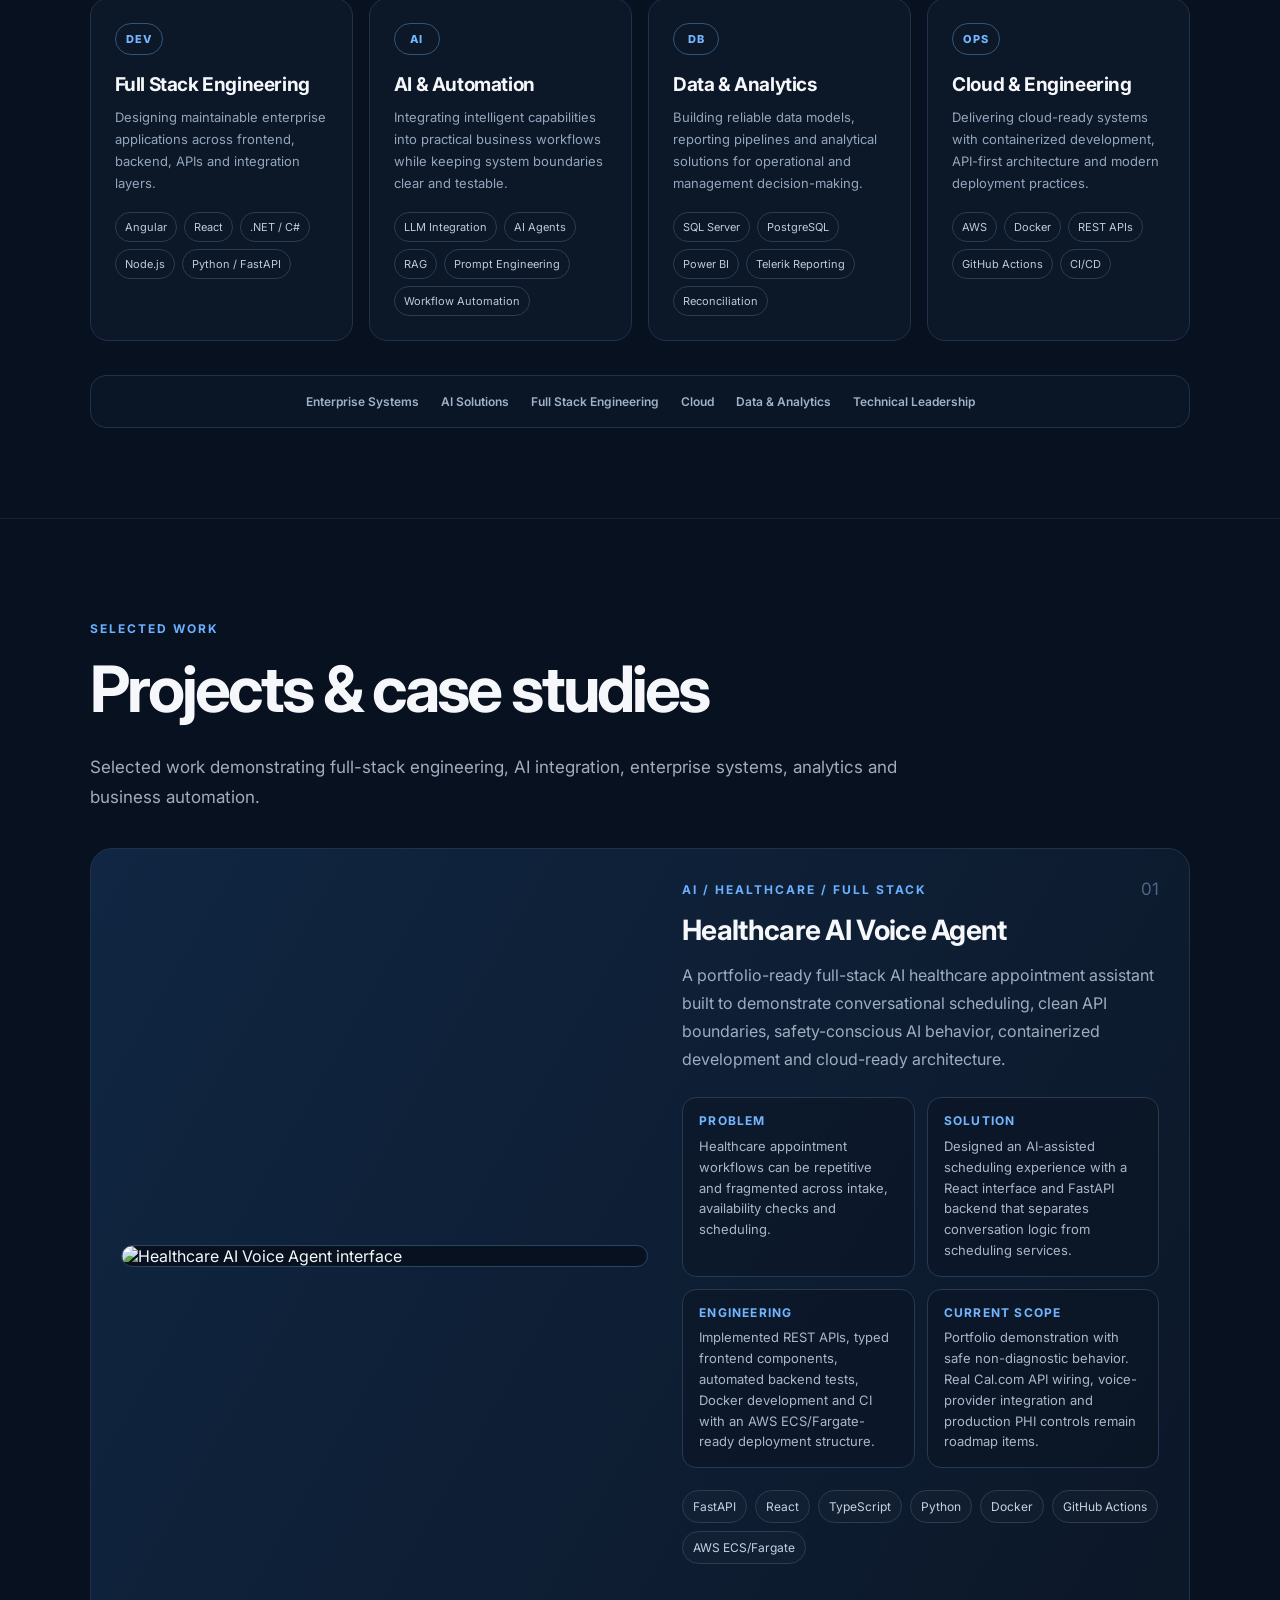
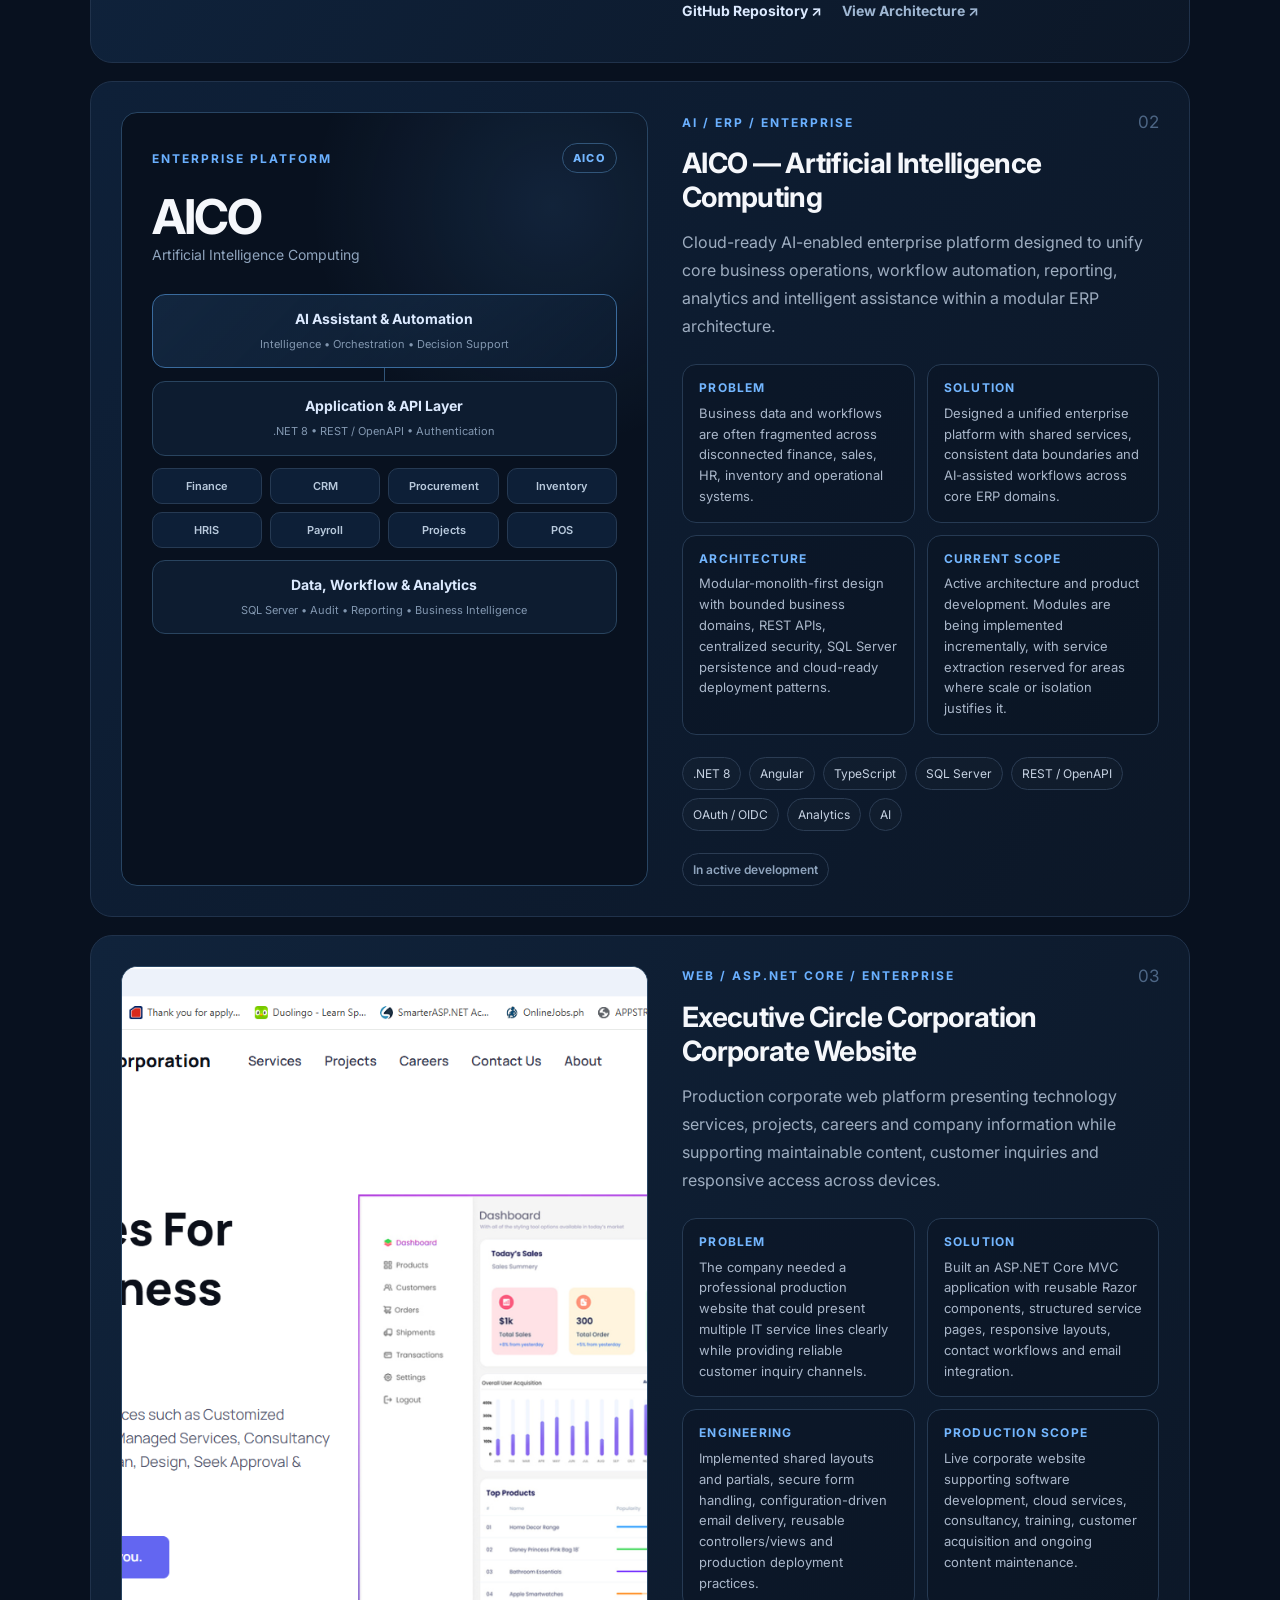
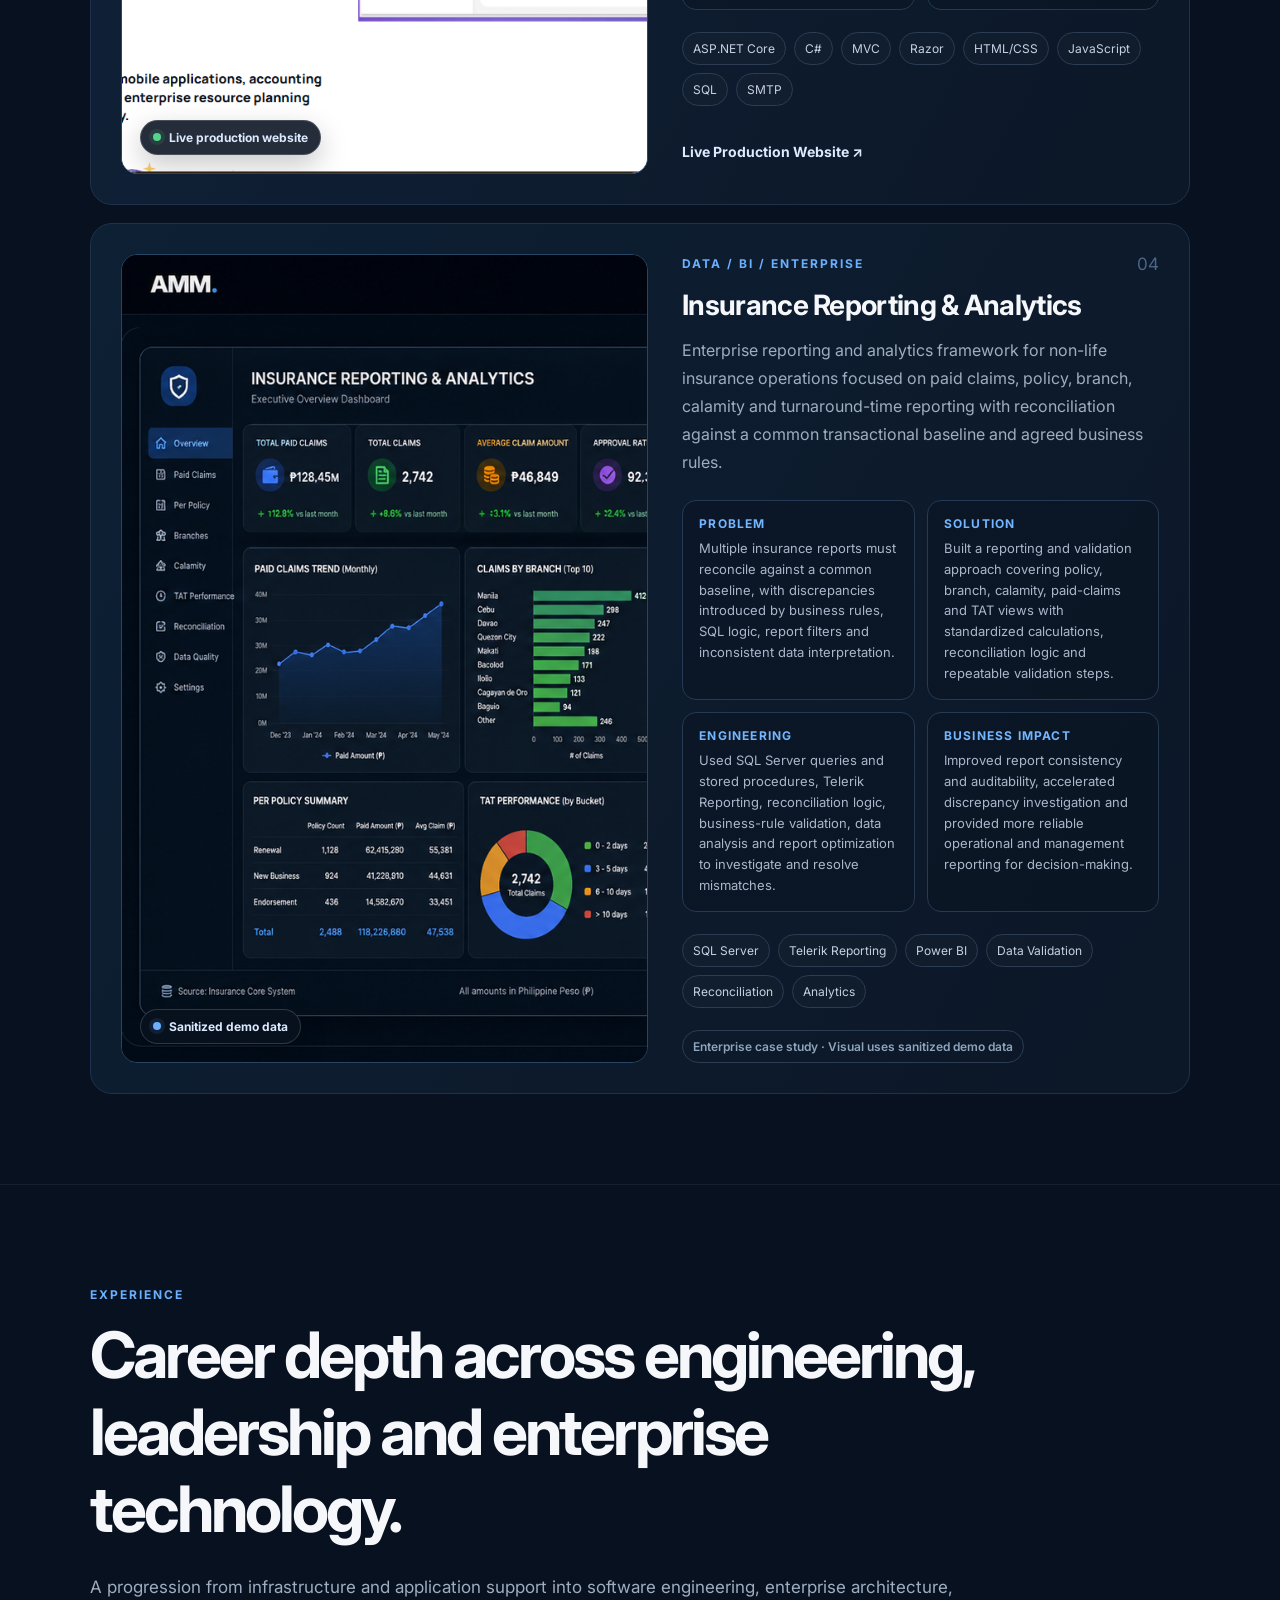
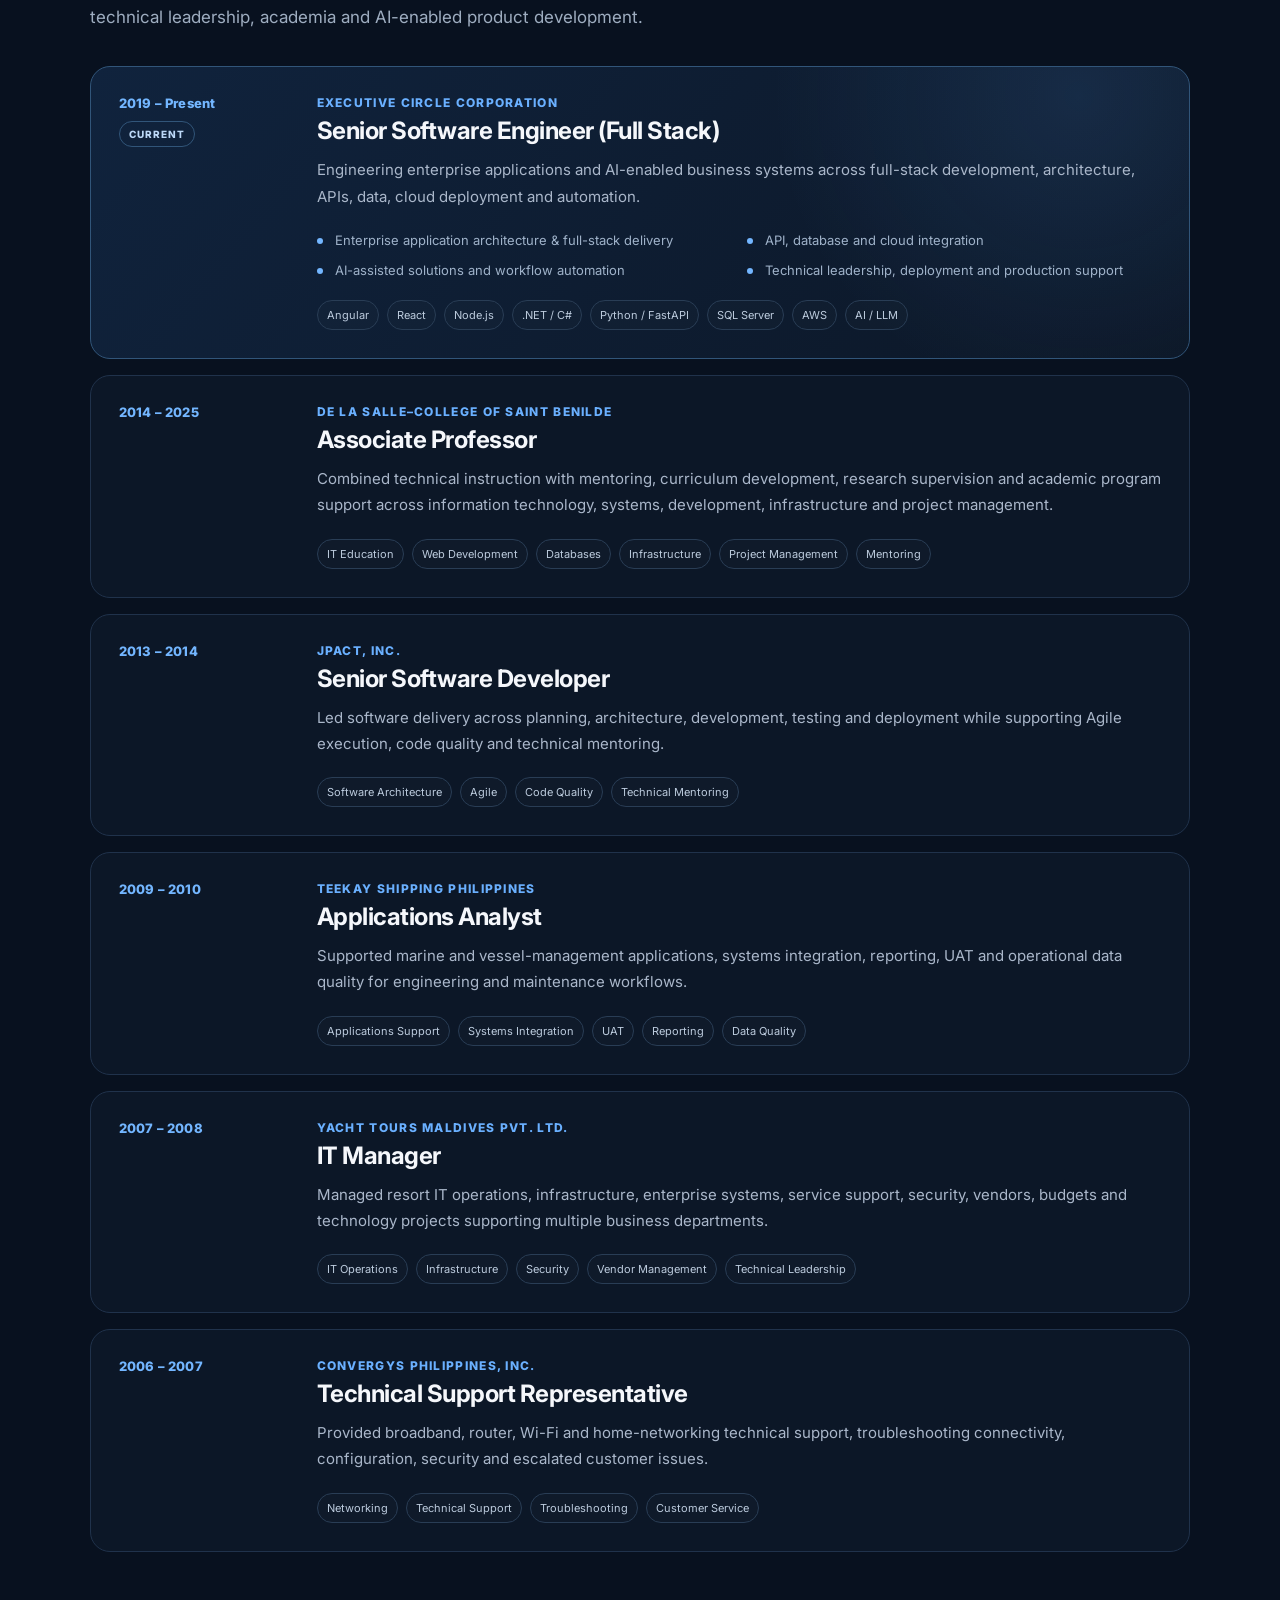
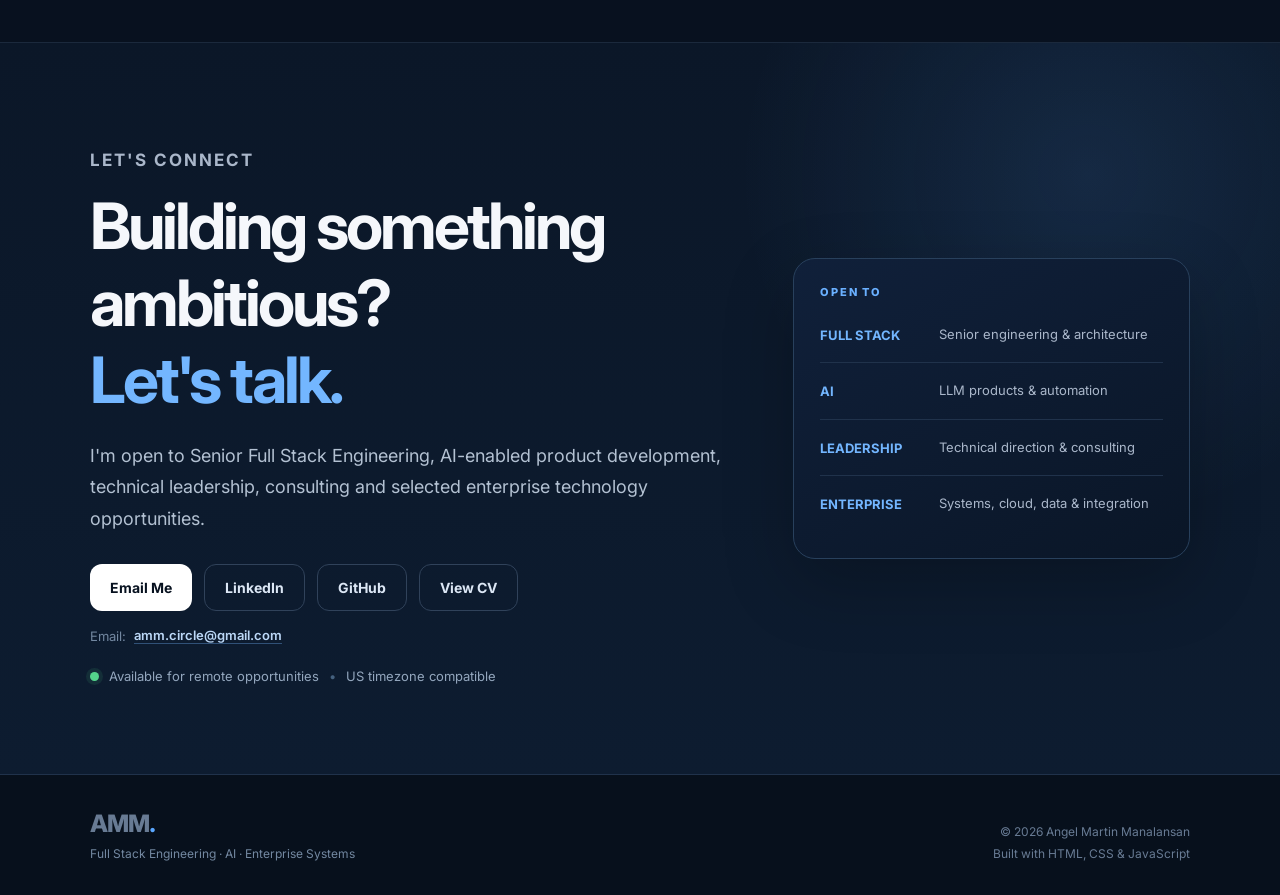
==== commit a547383f: "Complete final portfolio production audit" ====
--- a/index.html
+++ b/index.html
@@ -17,7 +17,7 @@
   <meta property="og:image:alt" content="Angel Martin Manalansan professional profile photo" />
   <meta property="og:site_name" content="Angel Martin Manalansan Portfolio" />
 
-  <meta name="twitter:card" content="summary_large_image" />
+  <meta name="twitter:card" content="summary" />
   <meta name="twitter:title" content="Angel Martin Manalansan | Senior Full Stack Engineer & AI Portfolio" />
   <meta name="twitter:description" content="Enterprise full-stack engineering, AI-enabled solutions, cloud, automation, data and analytics case studies." />
   <meta name="twitter:image" content="https://amsm2025.github.io/portfolio/assets/profile-photo.png" />
@@ -27,7 +27,7 @@
   <link rel="preconnect" href="https://fonts.googleapis.com">
   <link rel="preconnect" href="https://fonts.gstatic.com" crossorigin>
   <link href="https://fonts.googleapis.com/css2?family=Inter:wght@400;500;600;700;800&display=swap" rel="stylesheet">
-  <link rel="stylesheet" href="style.css?v=20260814-8" />
+  <link rel="stylesheet" href="style.css?v=20260814-9" />
 
   <script type="application/ld+json">
   {
@@ -83,7 +83,7 @@
       </div>
       <div class="hero-card">
         <div class="profile-wrap"><img src="assets/profile-photo.png" alt="Angel Martin Manalansan" class="profile-photo" width="190" height="190" decoding="async" fetchpriority="high" /></div>
-        <div class="status"><span></span> Available for opportunities</div>
+        <div class="status"><span aria-hidden="true"></span> Available for opportunities</div>
         <div class="metric"><strong>AI</strong><span>Solutions & Automation</span></div>
         <div class="metric"><strong>IT</strong><span>Leadership & Infrastructure</span></div>
         <div class="metric"><strong>DEV</strong><span>Web & Software Development</span></div>
@@ -188,14 +188,14 @@
 
             <div class="project-tech"><span>FastAPI</span><span>React</span><span>TypeScript</span><span>Python</span><span>Docker</span><span>GitHub Actions</span><span>AWS ECS/Fargate</span></div>
             <div class="project-actions">
-              <a class="project-link" href="https://github.com/amsm2025/healthcare-ai-voice-agent" target="_blank" rel="noopener">GitHub Repository ↗</a>
-              <a class="project-link secondary-link" href="https://github.com/amsm2025/healthcare-ai-voice-agent/blob/main/docs/ARCHITECTURE.md" target="_blank" rel="noopener">View Architecture ↗</a>
+              <a class="project-link" href="https://github.com/amsm2025/healthcare-ai-voice-agent" target="_blank" rel="noopener" aria-label="Open Healthcare AI Voice Agent GitHub repository in a new tab">GitHub Repository ↗</a>
+              <a class="project-link secondary-link" href="https://github.com/amsm2025/healthcare-ai-voice-agent/blob/main/docs/ARCHITECTURE.md" target="_blank" rel="noopener" aria-label="Open Healthcare AI Voice Agent architecture documentation in a new tab">View Architecture ↗</a>
             </div>
           </div>
         </article>
 
         <article class="project-case aico-case">
-          <div class="aico-visual" aria-label="AICO enterprise architecture overview">
+          <div class="aico-visual" role="img" aria-label="AICO enterprise architecture overview">
             <div class="aico-visual-head">
               <span class="tag">ENTERPRISE PLATFORM</span>
               <span class="aico-badge">AICO</span>
@@ -231,7 +231,7 @@
         <article class="project-case ecc-case">
           <div class="project-visual ecc-visual">
             <img src="assets/ecc-homepage.png" alt="Executive Circle Corporation production website homepage" loading="lazy" decoding="async" />
-            <div class="live-site-badge"><span></span> Live production website</div>
+            <div class="live-site-badge"><span aria-hidden="true"></span> Live production website</div>
           </div>
 
           <div class="project-content">
@@ -260,7 +260,7 @@
 
             <div class="project-tech"><span>ASP.NET Core</span><span>C#</span><span>MVC</span><span>Razor</span><span>HTML/CSS</span><span>JavaScript</span><span>SQL</span><span>SMTP</span></div>
             <div class="project-actions">
-              <a class="project-link" href="https://goecircle.com" target="_blank" rel="noopener">Live Production Website ↗</a>
+              <a class="project-link" href="https://goecircle.com" target="_blank" rel="noopener" aria-label="Open Executive Circle Corporation production website in a new tab">Live Production Website ↗</a>
             </div>
           </div>
         </article>
@@ -268,7 +268,7 @@
         <article class="project-case insurance-case">
           <div class="project-visual insurance-visual">
             <img src="assets/insurance-reporting-analytics.png" alt="Sanitized insurance reporting and analytics dashboard concept" loading="lazy" decoding="async" />
-            <div class="demo-data-badge"><span></span> Sanitized demo data</div>
+            <div class="demo-data-badge"><span aria-hidden="true"></span> Sanitized demo data</div>
           </div>
 
           <div class="project-content">
@@ -409,9 +409,9 @@
           <p class="contact-lead">I'm open to Senior Full Stack Engineering, AI-enabled product development, technical leadership, consulting and selected enterprise technology opportunities.</p>
 
           <div class="contact-actions">
-            <a class="btn primary" href="https://mail.google.com/mail/?view=cm&amp;fs=1&amp;to=amm.circle@gmail.com&amp;su=Portfolio%20Inquiry" target="_blank" rel="noopener">Email Me</a>
-            <a class="btn ghost" href="https://www.linkedin.com/in/angel-martin-manalansan-65931a364/" target="_blank" rel="noopener">LinkedIn</a>
-            <a class="btn ghost" href="https://github.com/amsm2025" target="_blank" rel="noopener">GitHub</a>
+            <a class="btn primary" href="https://mail.google.com/mail/?view=cm&amp;fs=1&amp;to=amm.circle@gmail.com&amp;su=Portfolio%20Inquiry" target="_blank" rel="noopener" aria-label="Open Gmail compose window to email Angel Martin Manalansan">Email Me</a>
+            <a class="btn ghost" href="https://www.linkedin.com/in/angel-martin-manalansan-65931a364/" target="_blank" rel="noopener" aria-label="Open Angel Martin Manalansan LinkedIn profile in a new tab">LinkedIn</a>
+            <a class="btn ghost" href="https://github.com/amsm2025" target="_blank" rel="noopener" aria-label="Open Angel Martin Manalansan GitHub profile in a new tab">GitHub</a>
             <a class="btn ghost" href="assets/Angel-Martin-Manalansan-CV.pdf" target="_blank" rel="noopener">View CV</a>
           </div>
 
@@ -421,9 +421,9 @@
           </div>
 
           <div class="availability-line">
-            <span class="availability-dot"></span>
+            <span class="availability-dot" aria-hidden="true"></span>
             Available for remote opportunities
-            <span class="availability-divider">•</span>
+            <span class="availability-divider" aria-hidden="true">•</span>
             US timezone compatible
           </div>
         </div>
--- a/style.css
+++ b/style.css
@@ -749,3 +749,38 @@
   }
 }
 
+/* =========================================================
+   Final production audit — mobile, touch & accessibility
+   ========================================================= */
+.btn,
+.nav nav a,
+.project-link{
+  min-height:44px;
+  display:inline-flex;
+  align-items:center;
+}
+.contact-email-row a{
+  overflow-wrap:anywhere;
+}
+@media(max-width:420px){
+  .nav{
+    gap:10px;
+  }
+  .nav nav{
+    min-width:0;
+    overflow-x:auto;
+    scrollbar-width:none;
+    white-space:nowrap;
+  }
+  .nav nav::-webkit-scrollbar{
+    display:none;
+  }
+  .nav nav a{
+    flex:0 0 auto;
+  }
+  .contact-actions .btn{
+    flex:1 1 100%;
+    justify-content:center;
+  }
+}
+
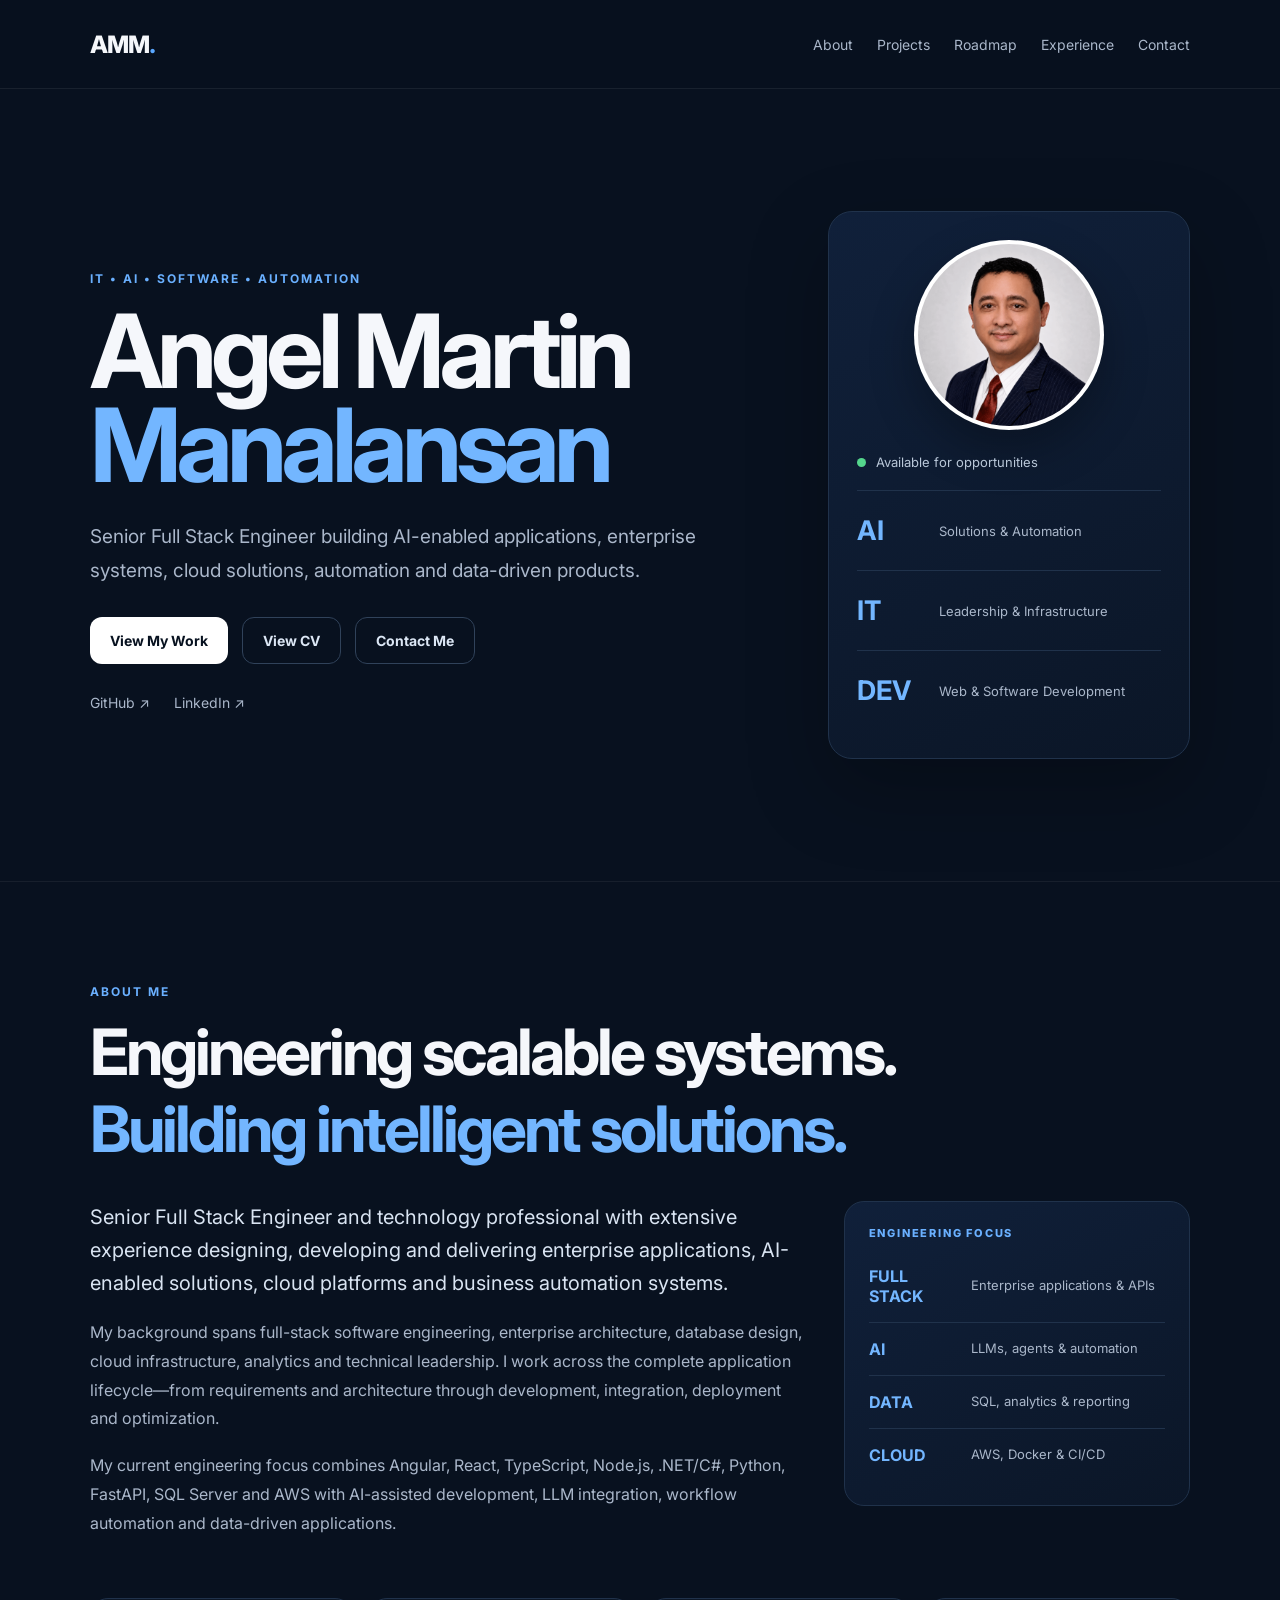
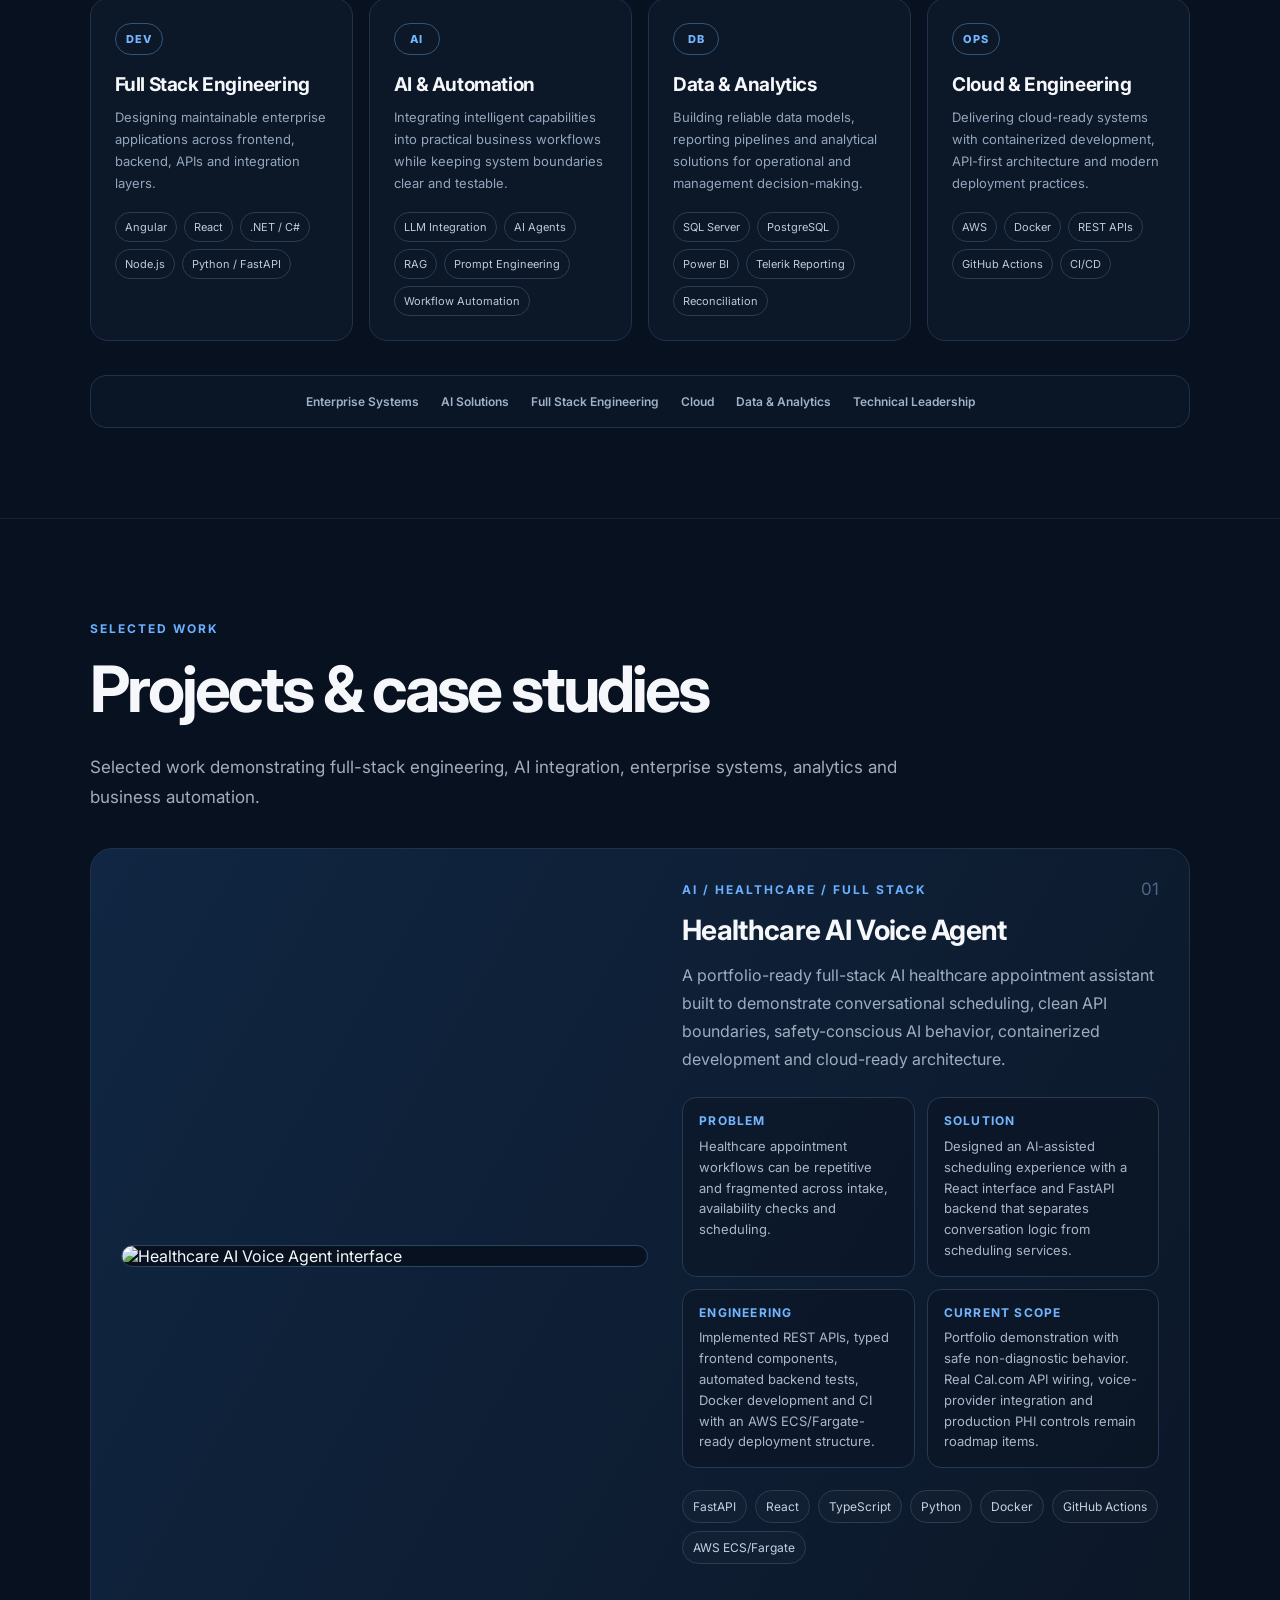
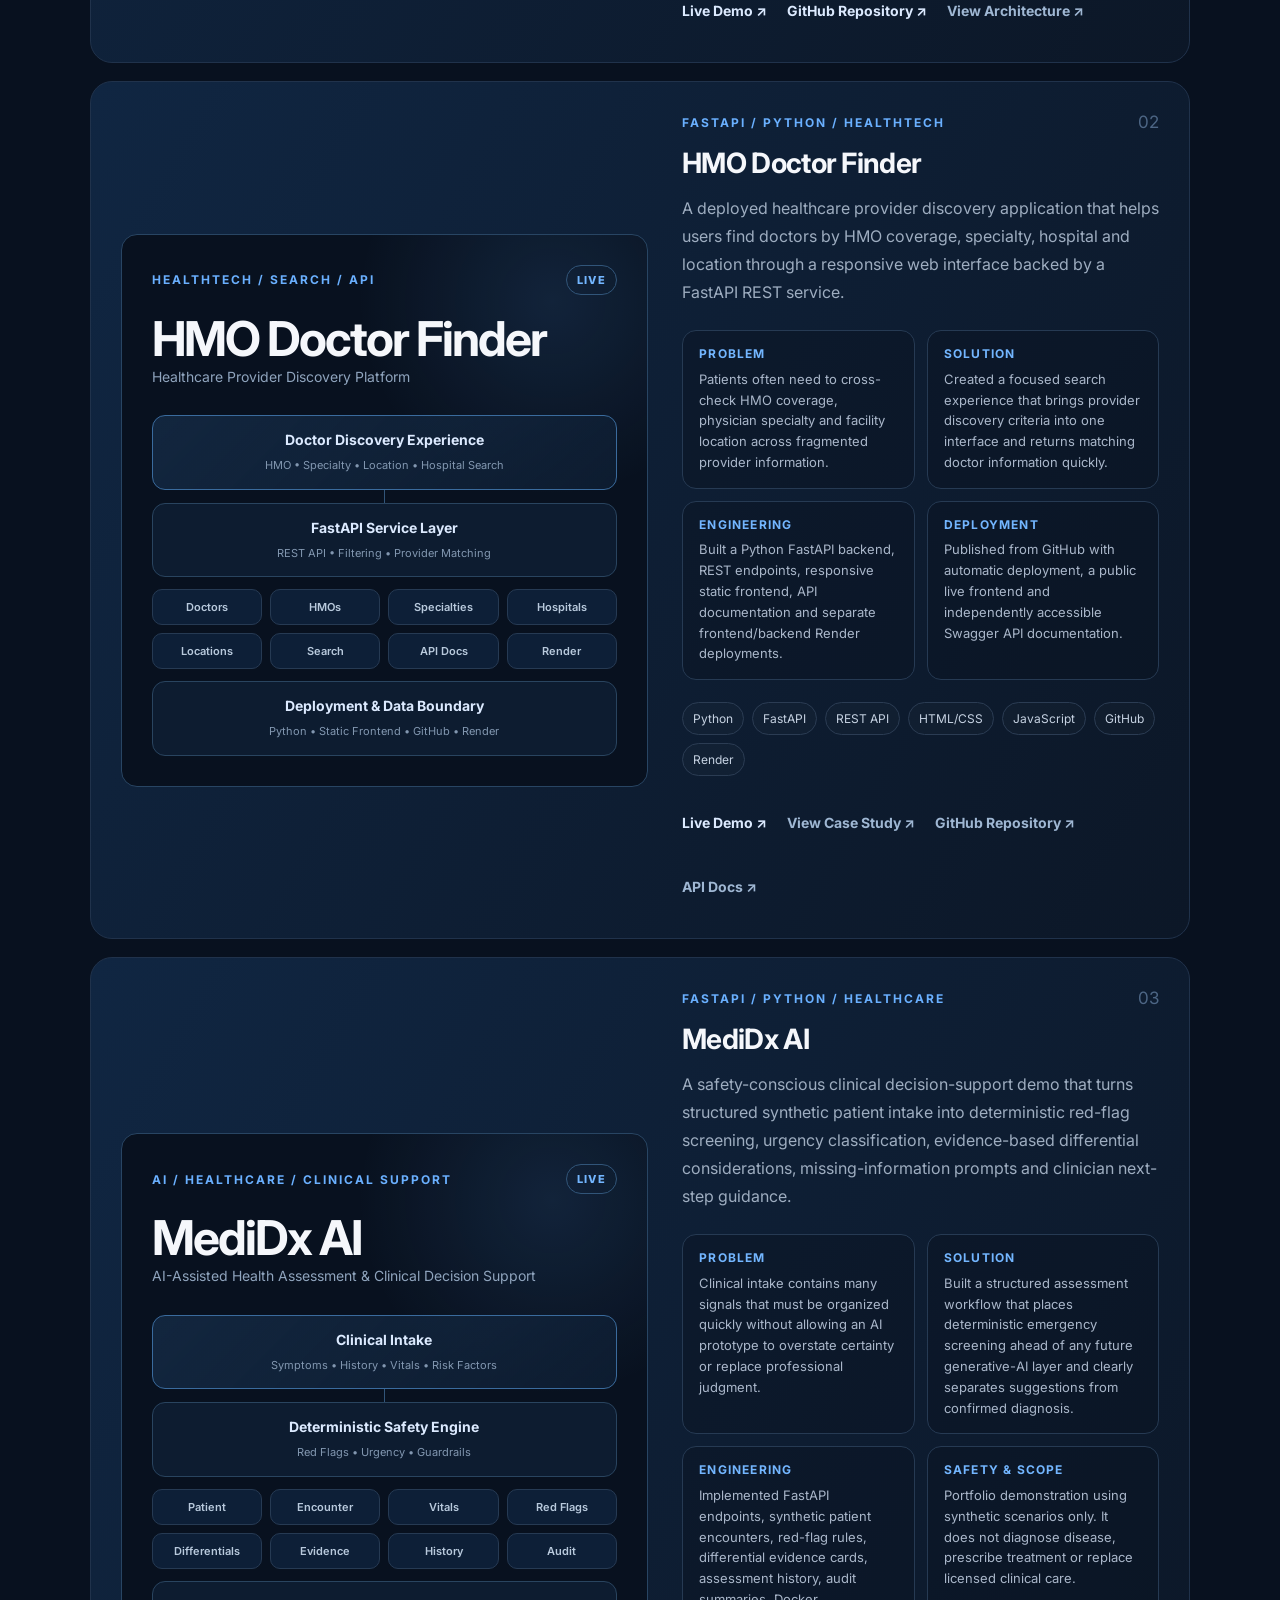
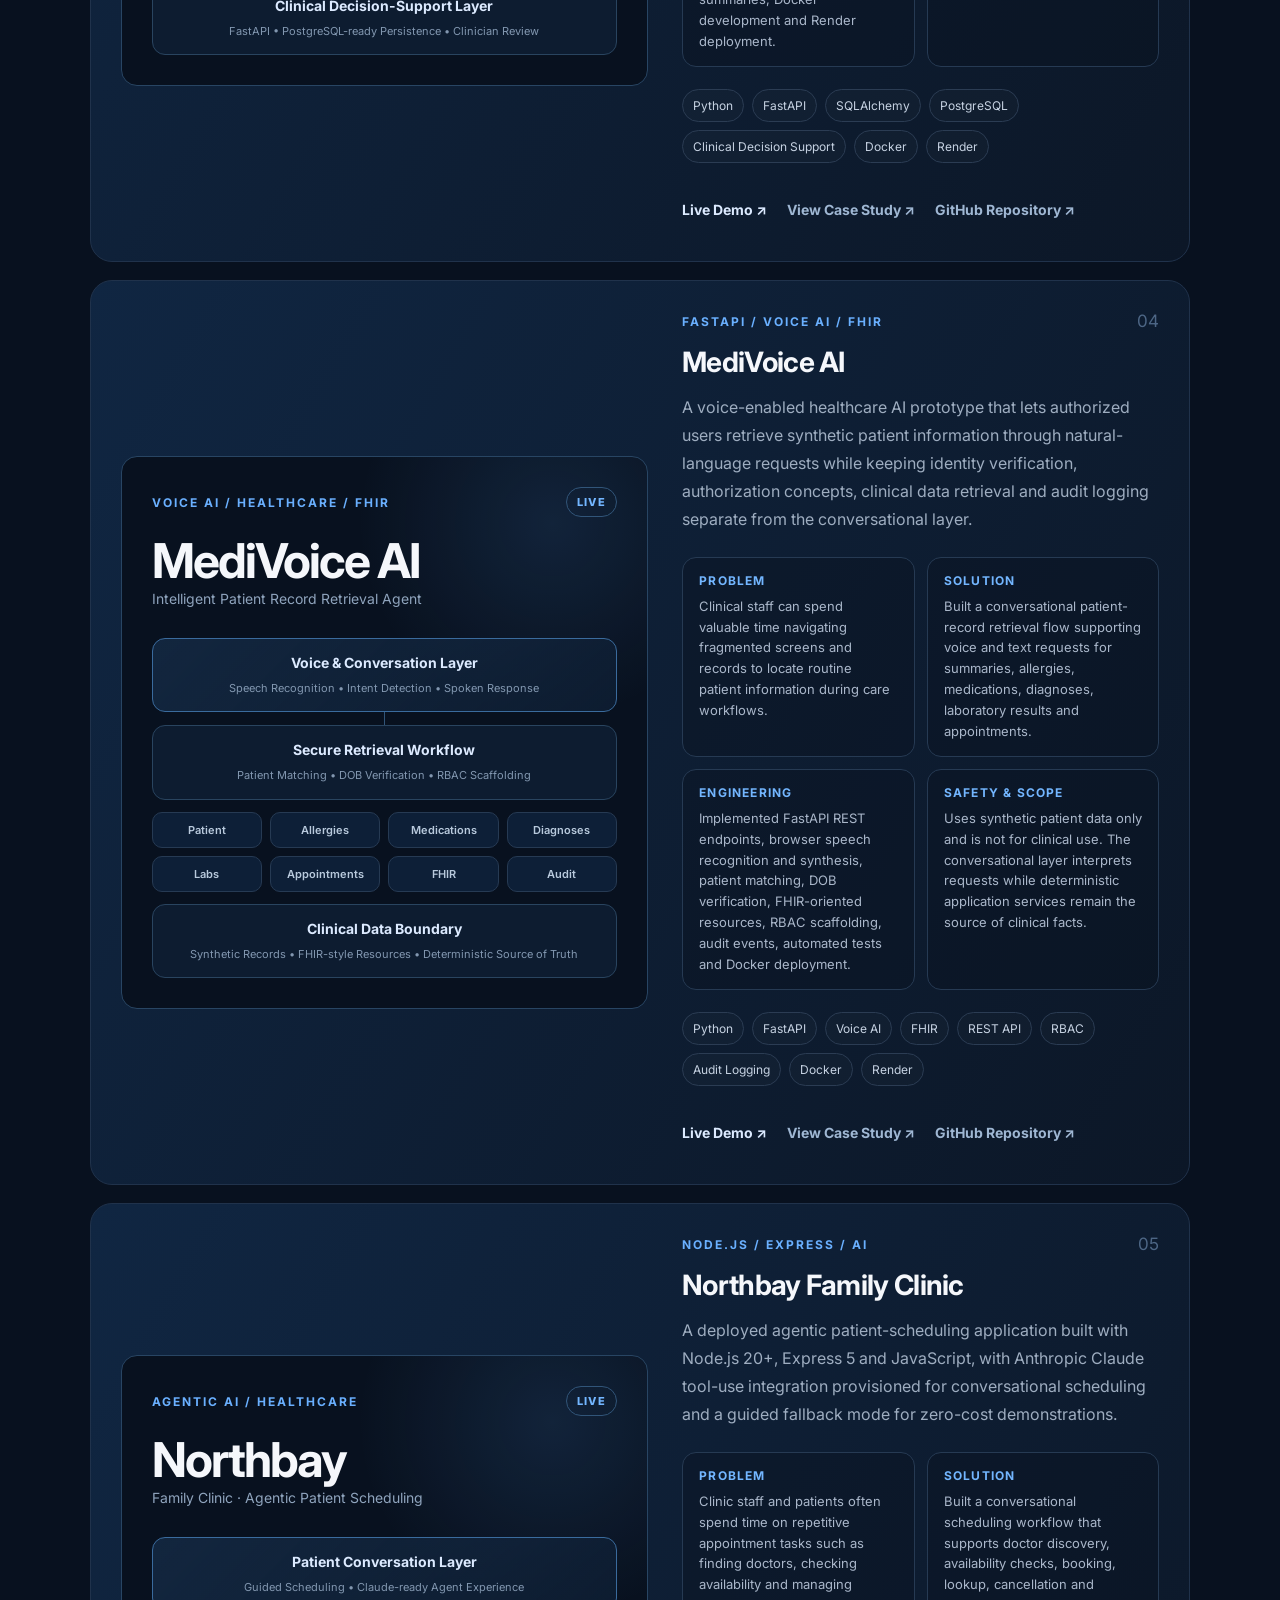
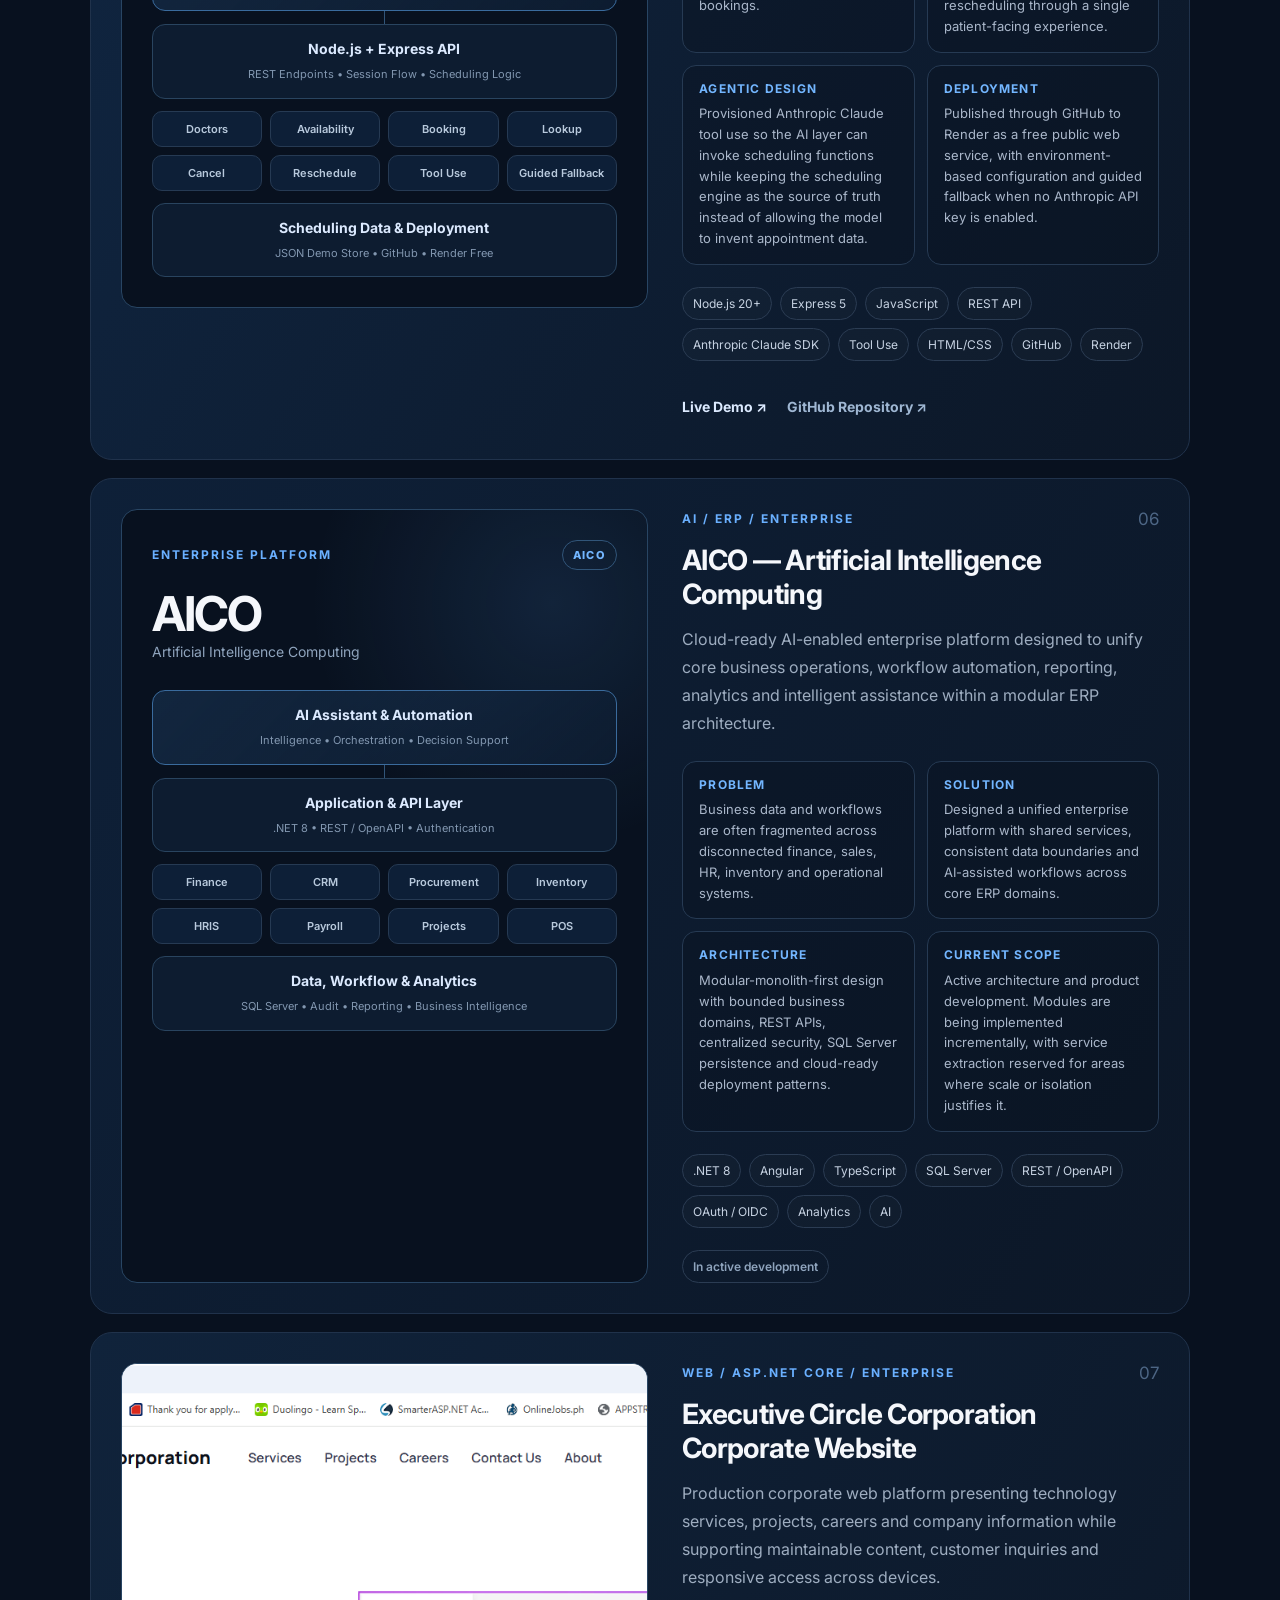
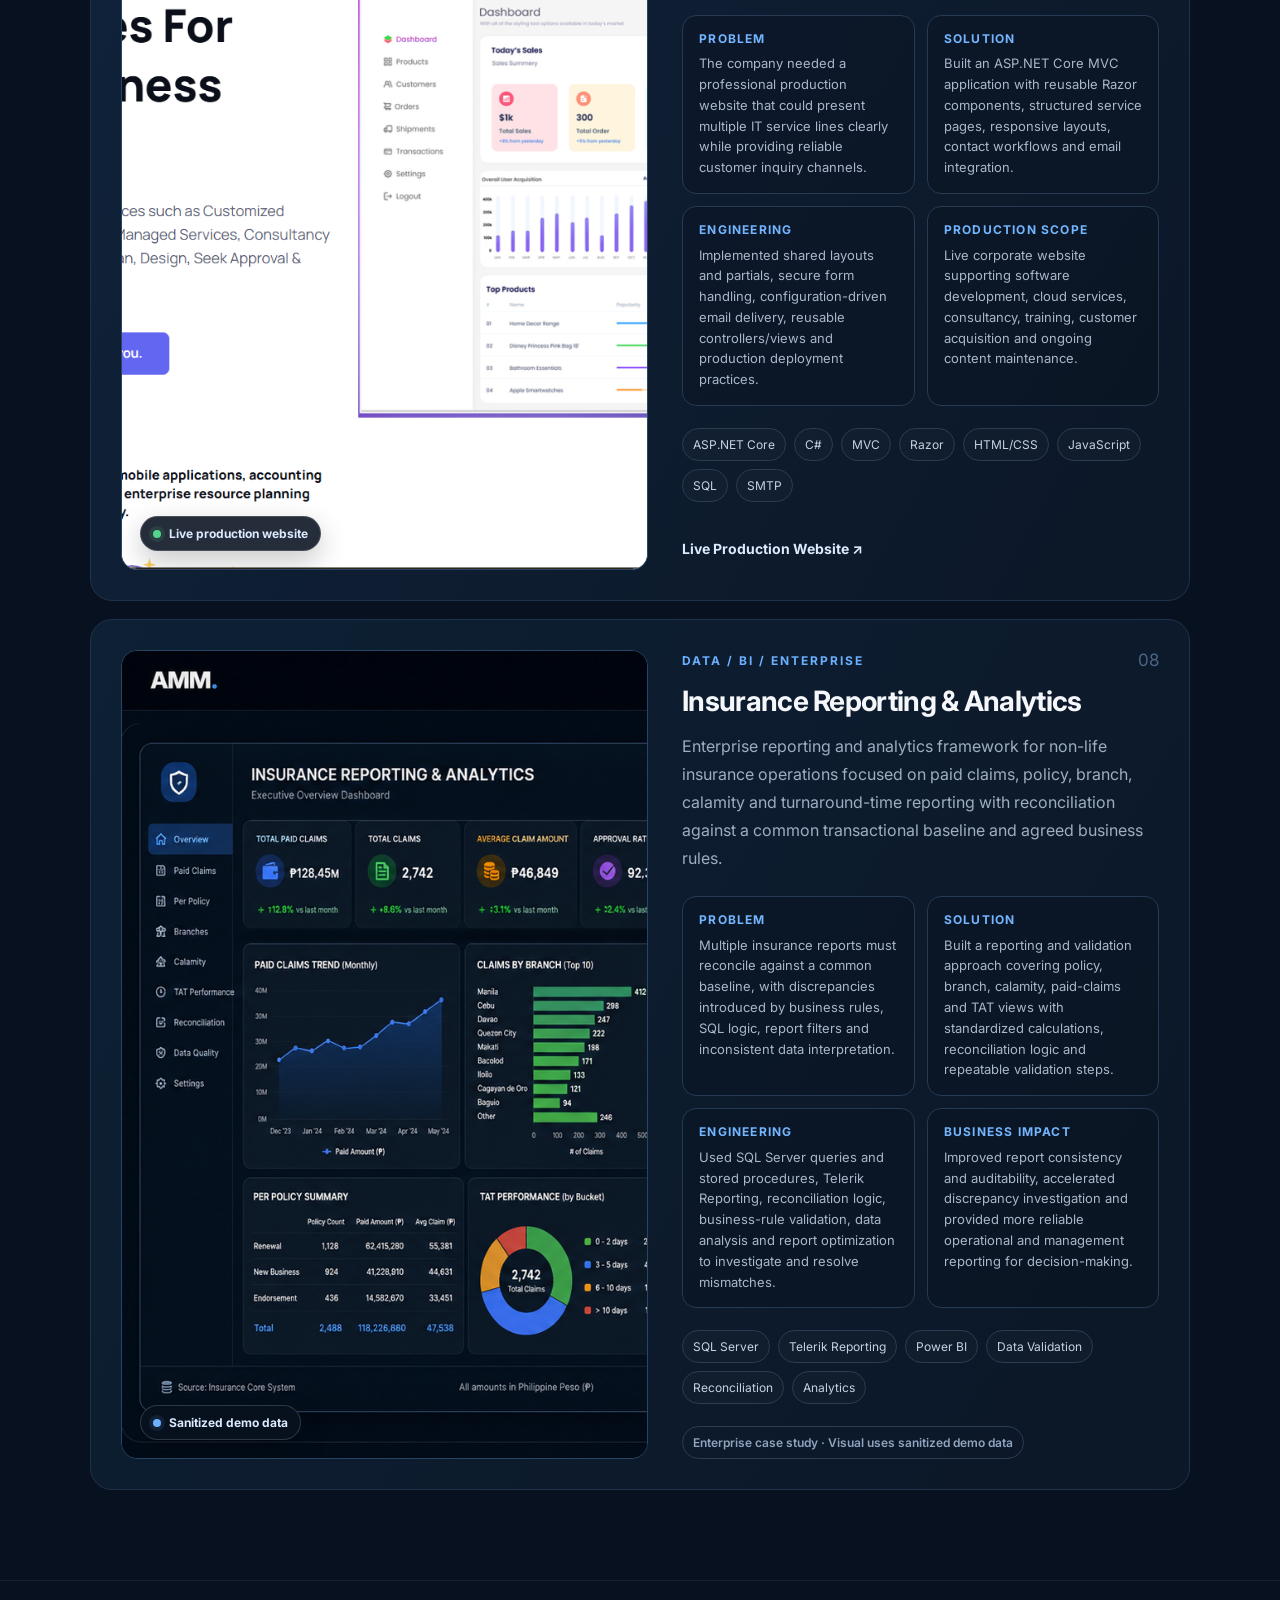
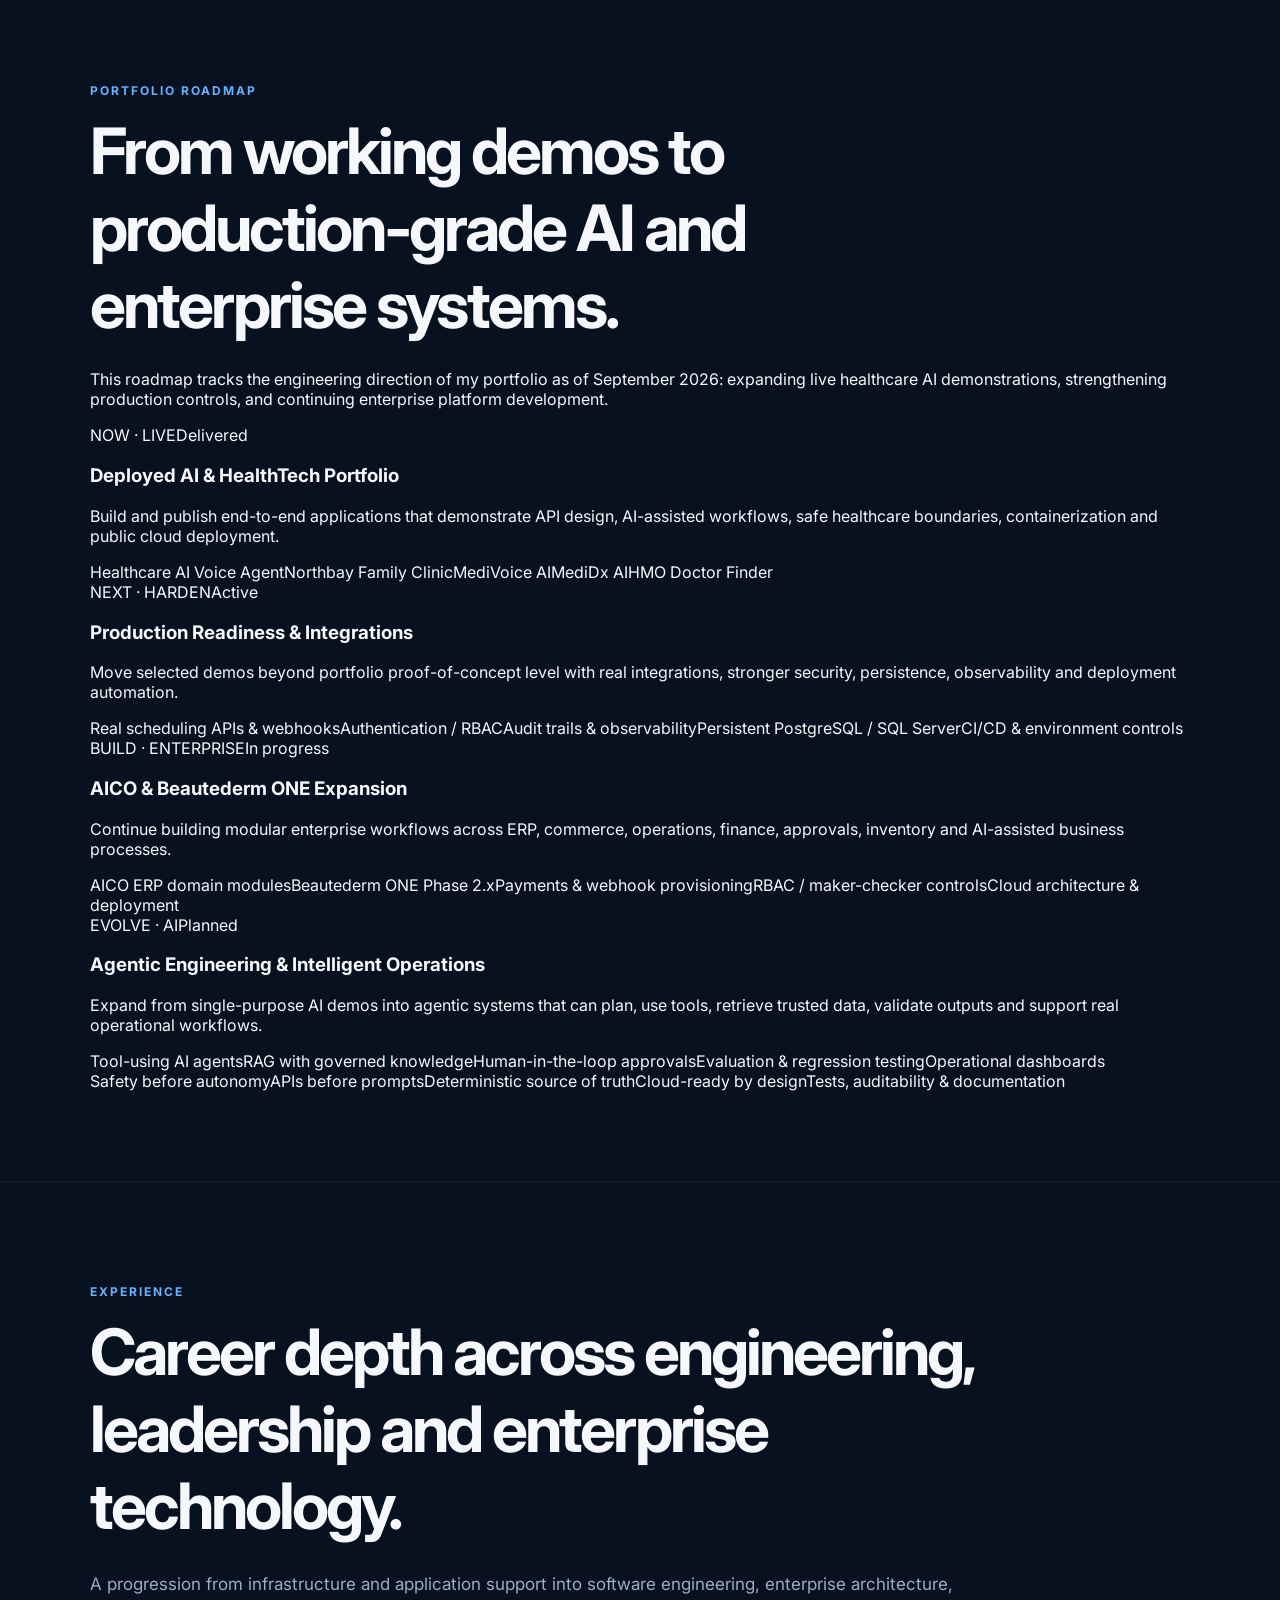
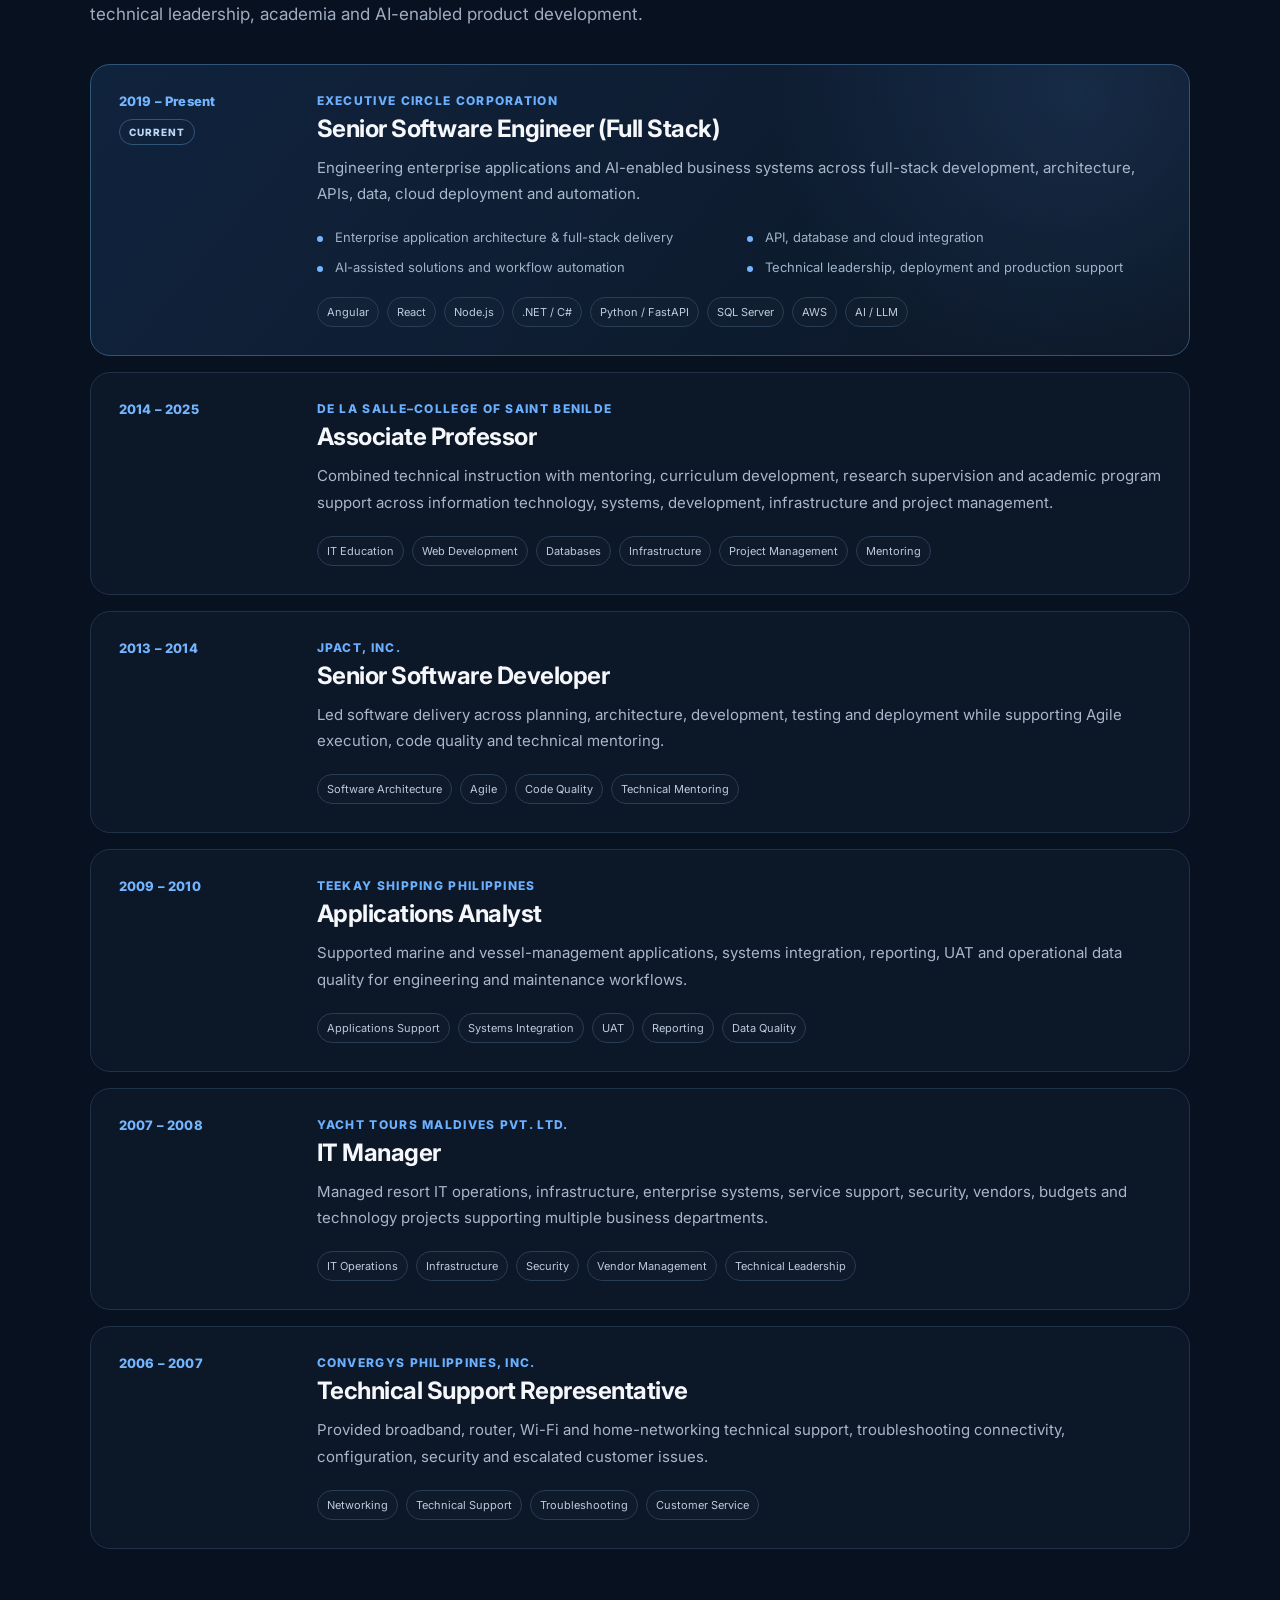
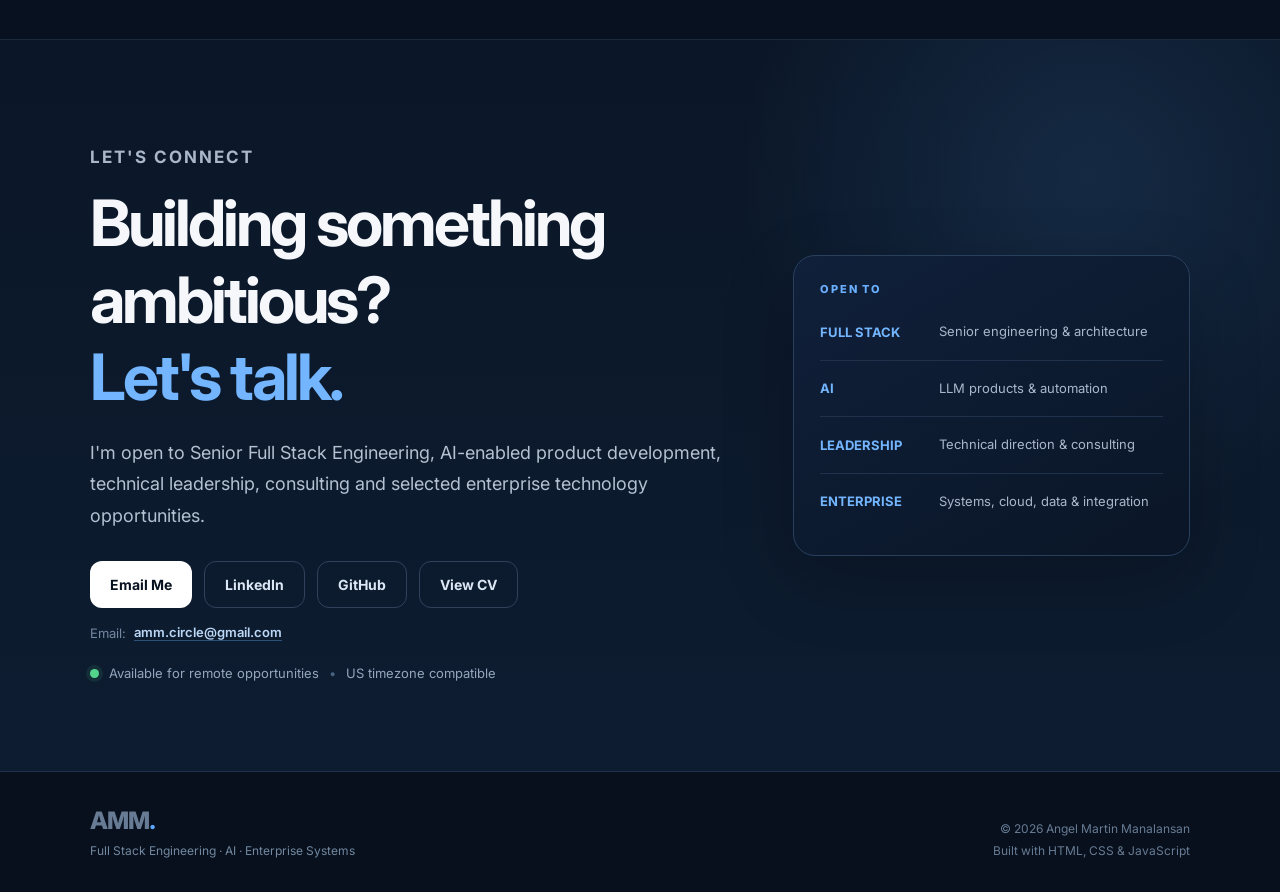
==== commit e12b267a: "Add updated portfolio roadmap for 2026" ====
--- a/index.html
+++ b/index.html
@@ -27,7 +27,7 @@
   <link rel="preconnect" href="https://fonts.googleapis.com">
   <link rel="preconnect" href="https://fonts.gstatic.com" crossorigin>
   <link href="https://fonts.googleapis.com/css2?family=Inter:wght@400;500;600;700;800&display=swap" rel="stylesheet">
-  <link rel="stylesheet" href="style.css?v=20260814-9" />
+  <link rel="stylesheet" href="style.css?v=20260910-roadmap" />
 
   <script type="application/ld+json">
   {
@@ -60,6 +60,7 @@
     <nav aria-label="Primary navigation">
       <a href="#about">About</a>
       <a href="#projects">Projects</a>
+      <a href="#roadmap">Roadmap</a>
       <a href="#experience">Experience</a>
       <a href="#contact">Contact</a>
     </nav>
@@ -168,48 +169,30 @@
             <p class="project-summary">A portfolio-ready full-stack AI healthcare appointment assistant built to demonstrate conversational scheduling, clean API boundaries, safety-conscious AI behavior, containerized development and cloud-ready architecture.</p>
 
             <div class="case-study-grid">
-              <div class="case-study-item">
-                <strong>Problem</strong>
-                <span>Healthcare appointment workflows can be repetitive and fragmented across intake, availability checks and scheduling.</span>
-              </div>
-              <div class="case-study-item">
-                <strong>Solution</strong>
-                <span>Designed an AI-assisted scheduling experience with a React interface and FastAPI backend that separates conversation logic from scheduling services.</span>
-              </div>
-              <div class="case-study-item">
-                <strong>Engineering</strong>
-                <span>Implemented REST APIs, typed frontend components, automated backend tests, Docker development and CI with an AWS ECS/Fargate-ready deployment structure.</span>
-              </div>
-              <div class="case-study-item">
-                <strong>Current Scope</strong>
-                <span>Portfolio demonstration with safe non-diagnostic behavior. Real Cal.com API wiring, voice-provider integration and production PHI controls remain roadmap items.</span>
-              </div>
+              <div class="case-study-item"><strong>Problem</strong><span>Healthcare appointment workflows can be repetitive and fragmented across intake, availability checks and scheduling.</span></div>
+              <div class="case-study-item"><strong>Solution</strong><span>Designed an AI-assisted scheduling experience with a React interface and FastAPI backend that separates conversation logic from scheduling services.</span></div>
+              <div class="case-study-item"><strong>Engineering</strong><span>Implemented REST APIs, typed frontend components, automated backend tests, Docker development and CI with an AWS ECS/Fargate-ready deployment structure.</span></div>
+              <div class="case-study-item"><strong>Current Scope</strong><span>Portfolio demonstration with safe non-diagnostic behavior. Real Cal.com API wiring, voice-provider integration and production PHI controls remain roadmap items.</span></div>
             </div>
 
             <div class="project-tech"><span>FastAPI</span><span>React</span><span>TypeScript</span><span>Python</span><span>Docker</span><span>GitHub Actions</span><span>AWS ECS/Fargate</span></div>
             <div class="project-actions">
-              <a class="project-link" href="https://github.com/amsm2025/healthcare-ai-voice-agent" target="_blank" rel="noopener" aria-label="Open Healthcare AI Voice Agent GitHub repository in a new tab">GitHub Repository ↗</a>
-              <a class="project-link secondary-link" href="https://github.com/amsm2025/healthcare-ai-voice-agent/blob/main/docs/ARCHITECTURE.md" target="_blank" rel="noopener" aria-label="Open Healthcare AI Voice Agent architecture documentation in a new tab">View Architecture ↗</a>
+              <a class="project-link" href="https://github.com/amsm2025/healthcare-ai-voice-agent" target="_blank" rel="noopener">GitHub Repository ↗</a>
+              <a class="project-link secondary-link" href="https://github.com/amsm2025/healthcare-ai-voice-agent/blob/main/docs/ARCHITECTURE.md" target="_blank" rel="noopener">View Architecture ↗</a>
             </div>
           </div>
         </article>
 
         <article class="project-case aico-case">
           <div class="aico-visual" role="img" aria-label="AICO enterprise architecture overview">
-            <div class="aico-visual-head">
-              <span class="tag">ENTERPRISE PLATFORM</span>
-              <span class="aico-badge">AICO</span>
-            </div>
+            <div class="aico-visual-head"><span class="tag">ENTERPRISE PLATFORM</span><span class="aico-badge">AICO</span></div>
             <h3>AICO</h3>
             <p class="aico-subtitle">Artificial Intelligence Computing</p>
             <div class="aico-architecture">
               <div class="aico-layer aico-ai"><strong>AI Assistant & Automation</strong><span>Intelligence • Orchestration • Decision Support</span></div>
               <div class="aico-connector"></div>
               <div class="aico-layer"><strong>Application & API Layer</strong><span>.NET 8 • REST / OpenAPI • Authentication</span></div>
-              <div class="aico-modules">
-                <span>Finance</span><span>CRM</span><span>Procurement</span><span>Inventory</span>
-                <span>HRIS</span><span>Payroll</span><span>Projects</span><span>POS</span>
-              </div>
+              <div class="aico-modules"><span>Finance</span><span>CRM</span><span>Procurement</span><span>Inventory</span><span>HRIS</span><span>Payroll</span><span>Projects</span><span>POS</span></div>
               <div class="aico-layer aico-data"><strong>Data, Workflow & Analytics</strong><span>SQL Server • Audit • Reporting • Business Intelligence</span></div>
             </div>
           </div>
@@ -233,35 +216,18 @@
             <img src="assets/ecc-homepage.png" alt="Executive Circle Corporation production website homepage" loading="lazy" decoding="async" />
             <div class="live-site-badge"><span aria-hidden="true"></span> Live production website</div>
           </div>
-
           <div class="project-content">
             <div class="project-topline"><span class="tag">WEB / ASP.NET CORE / ENTERPRISE</span><span class="project-number">03</span></div>
             <h3>Executive Circle Corporation Corporate Website</h3>
             <p class="project-summary">Production corporate web platform presenting technology services, projects, careers and company information while supporting maintainable content, customer inquiries and responsive access across devices.</p>
-
             <div class="case-study-grid">
-              <div class="case-study-item">
-                <strong>Problem</strong>
-                <span>The company needed a professional production website that could present multiple IT service lines clearly while providing reliable customer inquiry channels.</span>
-              </div>
-              <div class="case-study-item">
-                <strong>Solution</strong>
-                <span>Built an ASP.NET Core MVC application with reusable Razor components, structured service pages, responsive layouts, contact workflows and email integration.</span>
-              </div>
-              <div class="case-study-item">
-                <strong>Engineering</strong>
-                <span>Implemented shared layouts and partials, secure form handling, configuration-driven email delivery, reusable controllers/views and production deployment practices.</span>
-              </div>
-              <div class="case-study-item">
-                <strong>Production Scope</strong>
-                <span>Live corporate website supporting software development, cloud services, consultancy, training, customer acquisition and ongoing content maintenance.</span>
-              </div>
-            </div>
-
+              <div class="case-study-item"><strong>Problem</strong><span>The company needed a professional production website that could present multiple IT service lines clearly while providing reliable customer inquiry channels.</span></div>
+              <div class="case-study-item"><strong>Solution</strong><span>Built an ASP.NET Core MVC application with reusable Razor components, structured service pages, responsive layouts, contact workflows and email integration.</span></div>
+              <div class="case-study-item"><strong>Engineering</strong><span>Implemented shared layouts and partials, secure form handling, configuration-driven email delivery, reusable controllers/views and production deployment practices.</span></div>
+              <div class="case-study-item"><strong>Production Scope</strong><span>Live corporate website supporting software development, cloud services, consultancy, training, customer acquisition and ongoing content maintenance.</span></div>
+            </div>
             <div class="project-tech"><span>ASP.NET Core</span><span>C#</span><span>MVC</span><span>Razor</span><span>HTML/CSS</span><span>JavaScript</span><span>SQL</span><span>SMTP</span></div>
-            <div class="project-actions">
-              <a class="project-link" href="https://goecircle.com" target="_blank" rel="noopener" aria-label="Open Executive Circle Corporation production website in a new tab">Live Production Website ↗</a>
-            </div>
+            <div class="project-actions"><a class="project-link" href="https://goecircle.com" target="_blank" rel="noopener">Live Production Website ↗</a></div>
           </div>
         </article>
 
@@ -270,35 +236,60 @@
             <img src="assets/insurance-reporting-analytics.png" alt="Sanitized insurance reporting and analytics dashboard concept" loading="lazy" decoding="async" />
             <div class="demo-data-badge"><span aria-hidden="true"></span> Sanitized demo data</div>
           </div>
-
           <div class="project-content">
             <div class="project-topline"><span class="tag">DATA / BI / ENTERPRISE</span><span class="project-number">04</span></div>
             <h3>Insurance Reporting & Analytics</h3>
             <p class="project-summary">Enterprise reporting and analytics framework for non-life insurance operations focused on paid claims, policy, branch, calamity and turnaround-time reporting with reconciliation against a common transactional baseline and agreed business rules.</p>
-
             <div class="case-study-grid">
-              <div class="case-study-item">
-                <strong>Problem</strong>
-                <span>Multiple insurance reports must reconcile against a common baseline, with discrepancies introduced by business rules, SQL logic, report filters and inconsistent data interpretation.</span>
-              </div>
-              <div class="case-study-item">
-                <strong>Solution</strong>
-                <span>Built a reporting and validation approach covering policy, branch, calamity, paid-claims and TAT views with standardized calculations, reconciliation logic and repeatable validation steps.</span>
-              </div>
-              <div class="case-study-item">
-                <strong>Engineering</strong>
-                <span>Used SQL Server queries and stored procedures, Telerik Reporting, reconciliation logic, business-rule validation, data analysis and report optimization to investigate and resolve mismatches.</span>
-              </div>
-              <div class="case-study-item">
-                <strong>Business Impact</strong>
-                <span>Improved report consistency and auditability, accelerated discrepancy investigation and provided more reliable operational and management reporting for decision-making.</span>
-              </div>
-            </div>
-
+              <div class="case-study-item"><strong>Problem</strong><span>Multiple insurance reports must reconcile against a common baseline, with discrepancies introduced by business rules, SQL logic, report filters and inconsistent data interpretation.</span></div>
+              <div class="case-study-item"><strong>Solution</strong><span>Built a reporting and validation approach covering policy, branch, calamity, paid-claims and TAT views with standardized calculations, reconciliation logic and repeatable validation steps.</span></div>
+              <div class="case-study-item"><strong>Engineering</strong><span>Used SQL Server queries and stored procedures, Telerik Reporting, reconciliation logic, business-rule validation, data analysis and report optimization to investigate and resolve mismatches.</span></div>
+              <div class="case-study-item"><strong>Business Impact</strong><span>Improved report consistency and auditability, accelerated discrepancy investigation and provided more reliable operational and management reporting for decision-making.</span></div>
+            </div>
             <div class="project-tech"><span>SQL Server</span><span>Telerik Reporting</span><span>Power BI</span><span>Data Validation</span><span>Reconciliation</span><span>Analytics</span></div>
             <div class="project-status">Enterprise case study · Visual uses sanitized demo data</div>
           </div>
         </article>
+      </div>
+    </section>
+
+    <section id="roadmap" class="section roadmap-section">
+      <p class="section-kicker">PORTFOLIO ROADMAP</p>
+      <h2>From working demos to production-grade AI and enterprise systems.</h2>
+      <p class="roadmap-intro">This roadmap tracks the engineering direction of my portfolio as of September 2026: expanding live healthcare AI demonstrations, strengthening production controls, and continuing enterprise platform development.</p>
+
+      <div class="roadmap-grid">
+        <article class="roadmap-card roadmap-complete">
+          <div class="roadmap-card-head"><span class="roadmap-phase">NOW · LIVE</span><span class="roadmap-status">Delivered</span></div>
+          <h3>Deployed AI & HealthTech Portfolio</h3>
+          <p>Build and publish end-to-end applications that demonstrate API design, AI-assisted workflows, safe healthcare boundaries, containerization and public cloud deployment.</p>
+          <div class="roadmap-items"><span>Healthcare AI Voice Agent</span><span>Northbay Family Clinic</span><span>MediVoice AI</span><span>MediDx AI</span><span>HMO Doctor Finder</span></div>
+        </article>
+
+        <article class="roadmap-card roadmap-active">
+          <div class="roadmap-card-head"><span class="roadmap-phase">NEXT · HARDEN</span><span class="roadmap-status">Active</span></div>
+          <h3>Production Readiness & Integrations</h3>
+          <p>Move selected demos beyond portfolio proof-of-concept level with real integrations, stronger security, persistence, observability and deployment automation.</p>
+          <div class="roadmap-items"><span>Real scheduling APIs & webhooks</span><span>Authentication / RBAC</span><span>Audit trails & observability</span><span>Persistent PostgreSQL / SQL Server</span><span>CI/CD & environment controls</span></div>
+        </article>
+
+        <article class="roadmap-card">
+          <div class="roadmap-card-head"><span class="roadmap-phase">BUILD · ENTERPRISE</span><span class="roadmap-status">In progress</span></div>
+          <h3>AICO & Beautederm ONE Expansion</h3>
+          <p>Continue building modular enterprise workflows across ERP, commerce, operations, finance, approvals, inventory and AI-assisted business processes.</p>
+          <div class="roadmap-items"><span>AICO ERP domain modules</span><span>Beautederm ONE Phase 2.x</span><span>Payments & webhook provisioning</span><span>RBAC / maker-checker controls</span><span>Cloud architecture & deployment</span></div>
+        </article>
+
+        <article class="roadmap-card">
+          <div class="roadmap-card-head"><span class="roadmap-phase">EVOLVE · AI</span><span class="roadmap-status">Planned</span></div>
+          <h3>Agentic Engineering & Intelligent Operations</h3>
+          <p>Expand from single-purpose AI demos into agentic systems that can plan, use tools, retrieve trusted data, validate outputs and support real operational workflows.</p>
+          <div class="roadmap-items"><span>Tool-using AI agents</span><span>RAG with governed knowledge</span><span>Human-in-the-loop approvals</span><span>Evaluation & regression testing</span><span>Operational dashboards</span></div>
+        </article>
+      </div>
+
+      <div class="roadmap-principles">
+        <span>Safety before autonomy</span><span>APIs before prompts</span><span>Deterministic source of truth</span><span>Cloud-ready by design</span><span>Tests, auditability & documentation</span>
       </div>
     </section>
 
@@ -309,95 +300,20 @@
 
       <div class="experience-stack">
         <article class="experience-card experience-featured">
-          <div class="experience-meta">
-            <span class="experience-period">2019 – Present</span>
-            <span class="experience-status">Current</span>
-          </div>
+          <div class="experience-meta"><span class="experience-period">2019 – Present</span><span class="experience-status">Current</span></div>
           <div class="experience-body">
-            <p class="experience-company">Executive Circle Corporation</p>
-            <h3>Senior Software Engineer (Full Stack)</h3>
+            <p class="experience-company">Executive Circle Corporation</p><h3>Senior Software Engineer (Full Stack)</h3>
             <p class="experience-summary">Engineering enterprise applications and AI-enabled business systems across full-stack development, architecture, APIs, data, cloud deployment and automation.</p>
-            <div class="experience-points">
-              <span>Enterprise application architecture & full-stack delivery</span>
-              <span>API, database and cloud integration</span>
-              <span>AI-assisted solutions and workflow automation</span>
-              <span>Technical leadership, deployment and production support</span>
-            </div>
-            <div class="experience-tags">
-              <span>Angular</span><span>React</span><span>Node.js</span><span>.NET / C#</span><span>Python / FastAPI</span><span>SQL Server</span><span>AWS</span><span>AI / LLM</span>
-            </div>
-          </div>
-        </article>
-
-        <article class="experience-card">
-          <div class="experience-meta">
-            <span class="experience-period">2014 – 2025</span>
-          </div>
-          <div class="experience-body">
-            <p class="experience-company">De La Salle–College of Saint Benilde</p>
-            <h3>Associate Professor</h3>
-            <p class="experience-summary">Combined technical instruction with mentoring, curriculum development, research supervision and academic program support across information technology, systems, development, infrastructure and project management.</p>
-            <div class="experience-tags">
-              <span>IT Education</span><span>Web Development</span><span>Databases</span><span>Infrastructure</span><span>Project Management</span><span>Mentoring</span>
-            </div>
-          </div>
-        </article>
-
-        <article class="experience-card">
-          <div class="experience-meta">
-            <span class="experience-period">2013 – 2014</span>
-          </div>
-          <div class="experience-body">
-            <p class="experience-company">JPact, Inc.</p>
-            <h3>Senior Software Developer</h3>
-            <p class="experience-summary">Led software delivery across planning, architecture, development, testing and deployment while supporting Agile execution, code quality and technical mentoring.</p>
-            <div class="experience-tags">
-              <span>Software Architecture</span><span>Agile</span><span>Code Quality</span><span>Technical Mentoring</span>
-            </div>
-          </div>
-        </article>
-
-        <article class="experience-card">
-          <div class="experience-meta">
-            <span class="experience-period">2009 – 2010</span>
-          </div>
-          <div class="experience-body">
-            <p class="experience-company">Teekay Shipping Philippines</p>
-            <h3>Applications Analyst</h3>
-            <p class="experience-summary">Supported marine and vessel-management applications, systems integration, reporting, UAT and operational data quality for engineering and maintenance workflows.</p>
-            <div class="experience-tags">
-              <span>Applications Support</span><span>Systems Integration</span><span>UAT</span><span>Reporting</span><span>Data Quality</span>
-            </div>
-          </div>
-        </article>
-
-        <article class="experience-card">
-          <div class="experience-meta">
-            <span class="experience-period">2007 – 2008</span>
-          </div>
-          <div class="experience-body">
-            <p class="experience-company">Yacht Tours Maldives Pvt. Ltd.</p>
-            <h3>IT Manager</h3>
-            <p class="experience-summary">Managed resort IT operations, infrastructure, enterprise systems, service support, security, vendors, budgets and technology projects supporting multiple business departments.</p>
-            <div class="experience-tags">
-              <span>IT Operations</span><span>Infrastructure</span><span>Security</span><span>Vendor Management</span><span>Technical Leadership</span>
-            </div>
-          </div>
-        </article>
-
-        <article class="experience-card">
-          <div class="experience-meta">
-            <span class="experience-period">2006 – 2007</span>
-          </div>
-          <div class="experience-body">
-            <p class="experience-company">Convergys Philippines, Inc.</p>
-            <h3>Technical Support Representative</h3>
-            <p class="experience-summary">Provided broadband, router, Wi-Fi and home-networking technical support, troubleshooting connectivity, configuration, security and escalated customer issues.</p>
-            <div class="experience-tags">
-              <span>Networking</span><span>Technical Support</span><span>Troubleshooting</span><span>Customer Service</span>
-            </div>
-          </div>
-        </article>
+            <div class="experience-points"><span>Enterprise application architecture & full-stack delivery</span><span>API, database and cloud integration</span><span>AI-assisted solutions and workflow automation</span><span>Technical leadership, deployment and production support</span></div>
+            <div class="experience-tags"><span>Angular</span><span>React</span><span>Node.js</span><span>.NET / C#</span><span>Python / FastAPI</span><span>SQL Server</span><span>AWS</span><span>AI / LLM</span></div>
+          </div>
+        </article>
+
+        <article class="experience-card"><div class="experience-meta"><span class="experience-period">2014 – 2025</span></div><div class="experience-body"><p class="experience-company">De La Salle–College of Saint Benilde</p><h3>Associate Professor</h3><p class="experience-summary">Combined technical instruction with mentoring, curriculum development, research supervision and academic program support across information technology, systems, development, infrastructure and project management.</p><div class="experience-tags"><span>IT Education</span><span>Web Development</span><span>Databases</span><span>Infrastructure</span><span>Project Management</span><span>Mentoring</span></div></div></article>
+        <article class="experience-card"><div class="experience-meta"><span class="experience-period">2013 – 2014</span></div><div class="experience-body"><p class="experience-company">JPact, Inc.</p><h3>Senior Software Developer</h3><p class="experience-summary">Led software delivery across planning, architecture, development, testing and deployment while supporting Agile execution, code quality and technical mentoring.</p><div class="experience-tags"><span>Software Architecture</span><span>Agile</span><span>Code Quality</span><span>Technical Mentoring</span></div></div></article>
+        <article class="experience-card"><div class="experience-meta"><span class="experience-period">2009 – 2010</span></div><div class="experience-body"><p class="experience-company">Teekay Shipping Philippines</p><h3>Applications Analyst</h3><p class="experience-summary">Supported marine and vessel-management applications, systems integration, reporting, UAT and operational data quality for engineering and maintenance workflows.</p><div class="experience-tags"><span>Applications Support</span><span>Systems Integration</span><span>UAT</span><span>Reporting</span><span>Data Quality</span></div></div></article>
+        <article class="experience-card"><div class="experience-meta"><span class="experience-period">2007 – 2008</span></div><div class="experience-body"><p class="experience-company">Yacht Tours Maldives Pvt. Ltd.</p><h3>IT Manager</h3><p class="experience-summary">Managed resort IT operations, infrastructure, enterprise systems, service support, security, vendors, budgets and technology projects supporting multiple business departments.</p><div class="experience-tags"><span>IT Operations</span><span>Infrastructure</span><span>Security</span><span>Vendor Management</span><span>Technical Leadership</span></div></div></article>
+        <article class="experience-card"><div class="experience-meta"><span class="experience-period">2006 – 2007</span></div><div class="experience-body"><p class="experience-company">Convergys Philippines, Inc.</p><h3>Technical Support Representative</h3><p class="experience-summary">Provided broadband, router, Wi-Fi and home-networking technical support, troubleshooting connectivity, configuration, security and escalated customer issues.</p><div class="experience-tags"><span>Networking</span><span>Technical Support</span><span>Troubleshooting</span><span>Customer Service</span></div></div></article>
       </div>
     </section>
 
@@ -407,49 +323,20 @@
           <p class="section-kicker">LET'S CONNECT</p>
           <h2>Building something ambitious?<br><span>Let's talk.</span></h2>
           <p class="contact-lead">I'm open to Senior Full Stack Engineering, AI-enabled product development, technical leadership, consulting and selected enterprise technology opportunities.</p>
-
-          <div class="contact-actions">
-            <a class="btn primary" href="https://mail.google.com/mail/?view=cm&amp;fs=1&amp;to=amm.circle@gmail.com&amp;su=Portfolio%20Inquiry" target="_blank" rel="noopener" aria-label="Open Gmail compose window to email Angel Martin Manalansan">Email Me</a>
-            <a class="btn ghost" href="https://www.linkedin.com/in/angel-martin-manalansan-65931a364/" target="_blank" rel="noopener" aria-label="Open Angel Martin Manalansan LinkedIn profile in a new tab">LinkedIn</a>
-            <a class="btn ghost" href="https://github.com/amsm2025" target="_blank" rel="noopener" aria-label="Open Angel Martin Manalansan GitHub profile in a new tab">GitHub</a>
-            <a class="btn ghost" href="assets/Angel-Martin-Manalansan-CV.pdf" target="_blank" rel="noopener">View CV</a>
-          </div>
-
-          <div class="contact-email-row">
-            <span>Email:</span>
-            <a href="mailto:amm.circle@gmail.com">amm.circle@gmail.com</a>
-          </div>
-
-          <div class="availability-line">
-            <span class="availability-dot" aria-hidden="true"></span>
-            Available for remote opportunities
-            <span class="availability-divider" aria-hidden="true">•</span>
-            US timezone compatible
-          </div>
-        </div>
-
-        <aside class="contact-card">
-          <p class="contact-card-kicker">OPEN TO</p>
-          <div class="contact-card-row"><strong>FULL STACK</strong><span>Senior engineering & architecture</span></div>
-          <div class="contact-card-row"><strong>AI</strong><span>LLM products & automation</span></div>
-          <div class="contact-card-row"><strong>LEADERSHIP</strong><span>Technical direction & consulting</span></div>
-          <div class="contact-card-row"><strong>ENTERPRISE</strong><span>Systems, cloud, data & integration</span></div>
-        </aside>
+          <div class="contact-actions"><a class="btn primary" href="https://mail.google.com/mail/?view=cm&amp;fs=1&amp;to=amm.circle@gmail.com&amp;su=Portfolio%20Inquiry" target="_blank" rel="noopener">Email Me</a><a class="btn ghost" href="https://www.linkedin.com/in/angel-martin-manalansan-65931a364/" target="_blank" rel="noopener">LinkedIn</a><a class="btn ghost" href="https://github.com/amsm2025" target="_blank" rel="noopener">GitHub</a><a class="btn ghost" href="assets/Angel-Martin-Manalansan-CV.pdf" target="_blank" rel="noopener">View CV</a></div>
+          <div class="contact-email-row"><span>Email:</span><a href="mailto:amm.circle@gmail.com">amm.circle@gmail.com</a></div>
+          <div class="availability-line"><span class="availability-dot" aria-hidden="true"></span>Available for remote opportunities<span class="availability-divider" aria-hidden="true">•</span>US timezone compatible</div>
+        </div>
+        <aside class="contact-card"><p class="contact-card-kicker">OPEN TO</p><div class="contact-card-row"><strong>FULL STACK</strong><span>Senior engineering & architecture</span></div><div class="contact-card-row"><strong>AI</strong><span>LLM products & automation</span></div><div class="contact-card-row"><strong>LEADERSHIP</strong><span>Technical direction & consulting</span></div><div class="contact-card-row"><strong>ENTERPRISE</strong><span>Systems, cloud, data & integration</span></div></aside>
       </div>
     </section>
   </main>
 
   <footer class="site-footer">
-    <div class="footer-brand">
-      <a class="brand footer-logo" href="#home">AMM<span>.</span></a>
-      <p>Full Stack Engineering · AI · Enterprise Systems</p>
-    </div>
-    <div class="footer-meta">
-      <span>© <span id="year"></span> Angel Martin Manalansan</span>
-      <span>Built with HTML, CSS & JavaScript</span>
-    </div>
+    <div class="footer-brand"><a class="brand footer-logo" href="#home">AMM<span>.</span></a><p>Full Stack Engineering · AI · Enterprise Systems</p></div>
+    <div class="footer-meta"><span>© <span id="year"></span> Angel Martin Manalansan</span><span>Built with HTML, CSS & JavaScript</span></div>
   </footer>
 
   <script src="script.js"></script>
 </body>
-</html>
+</html>
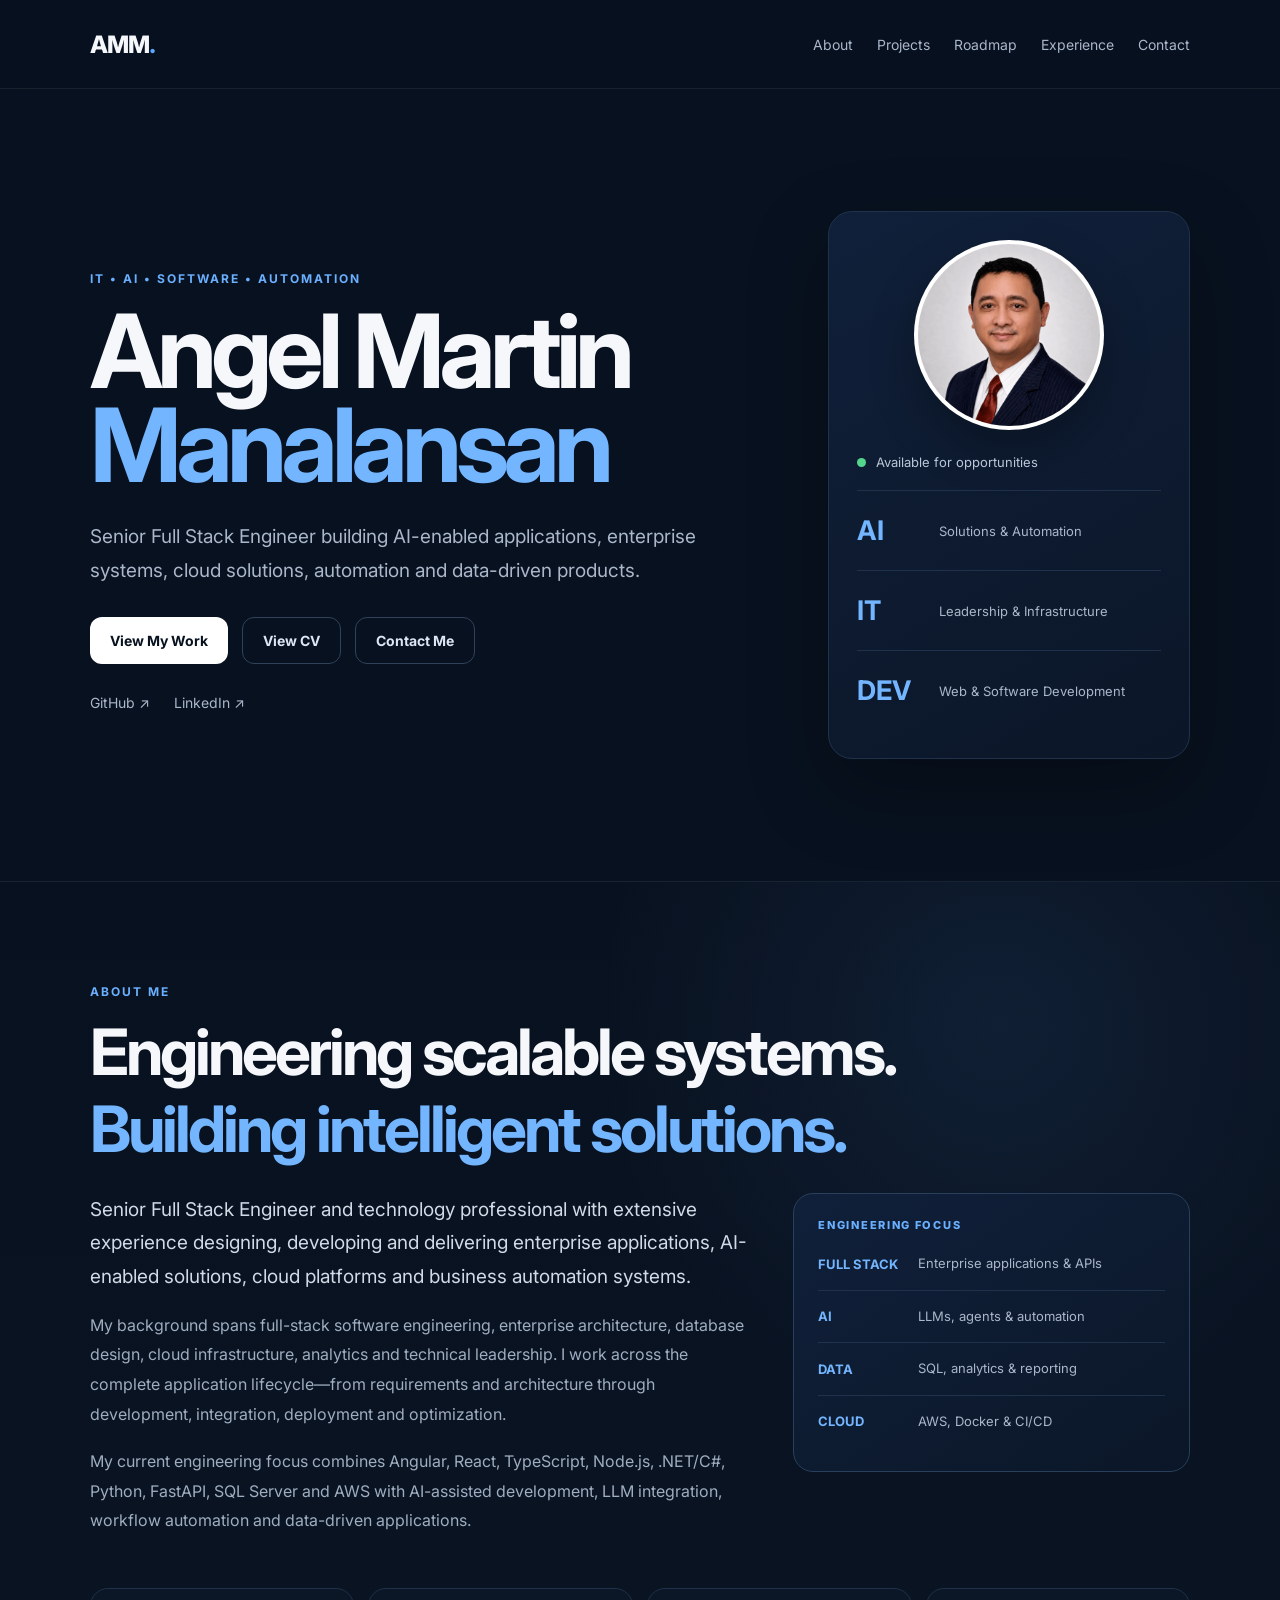
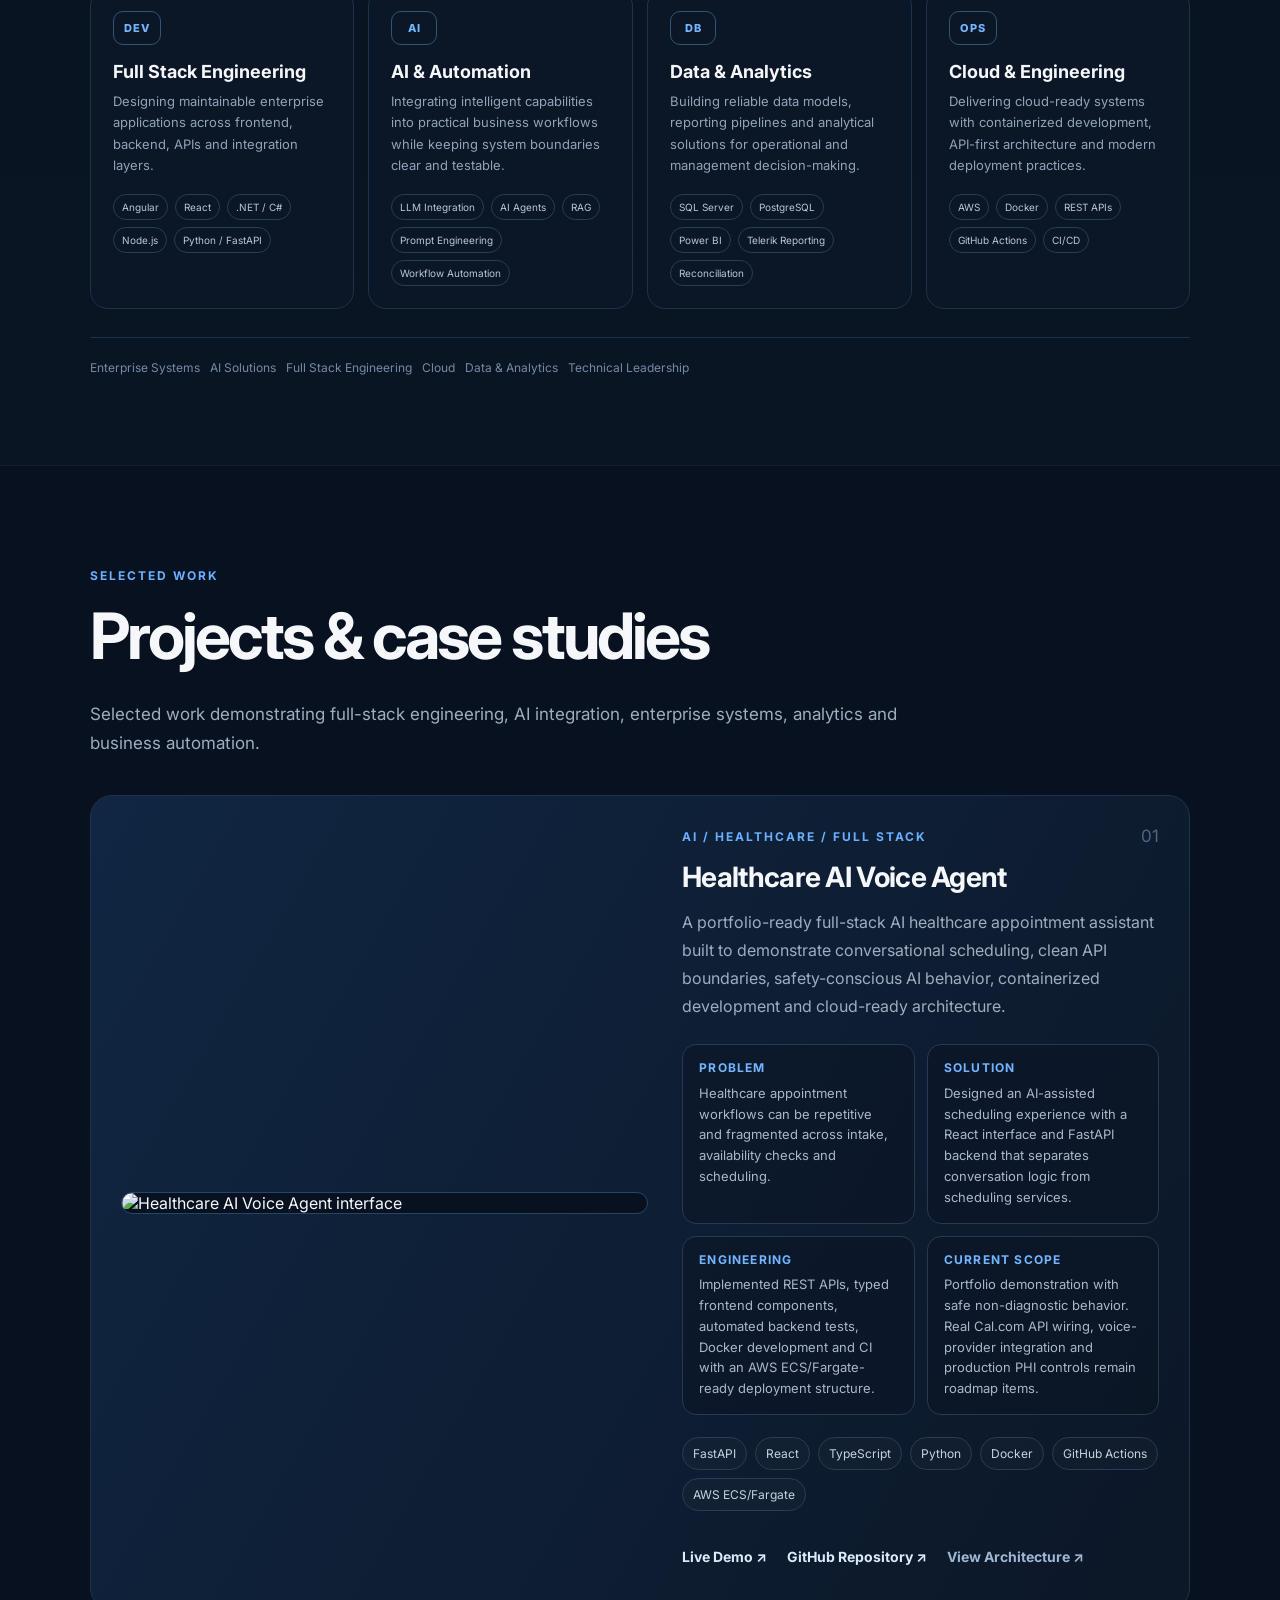
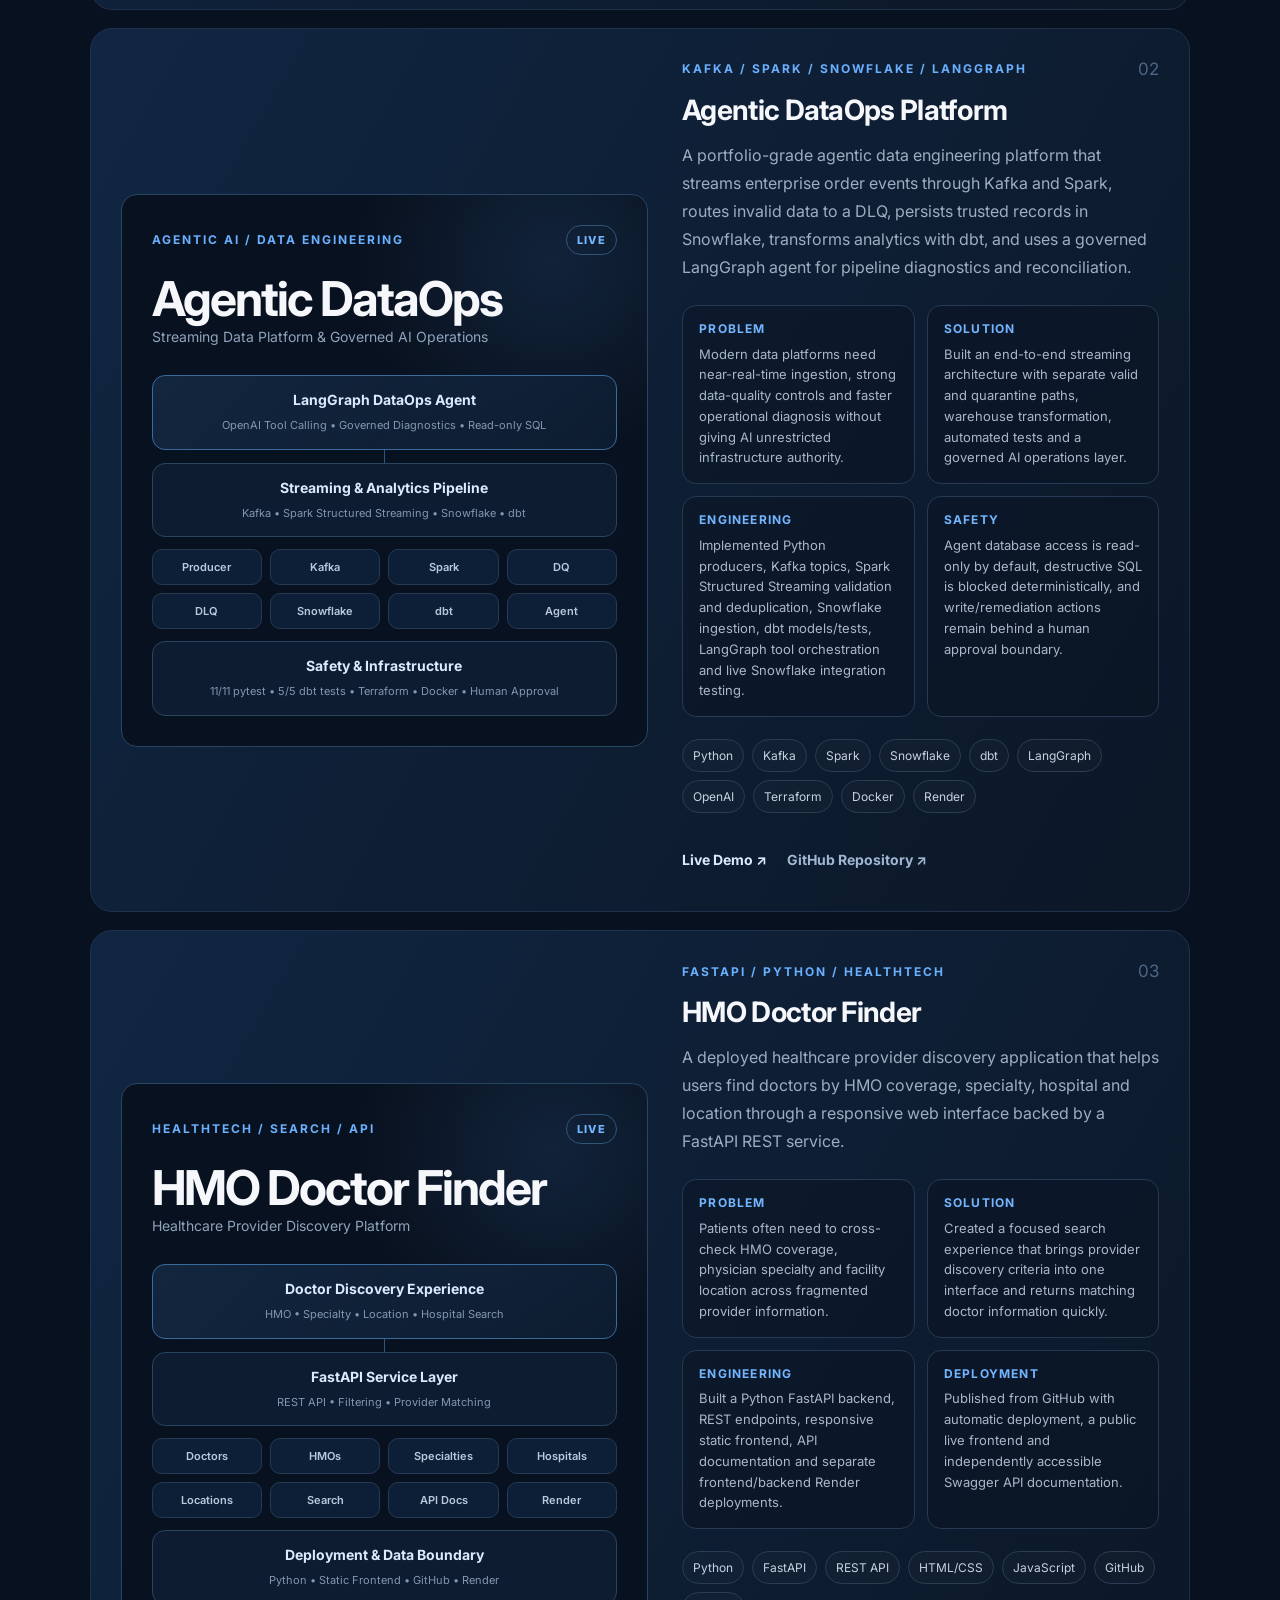
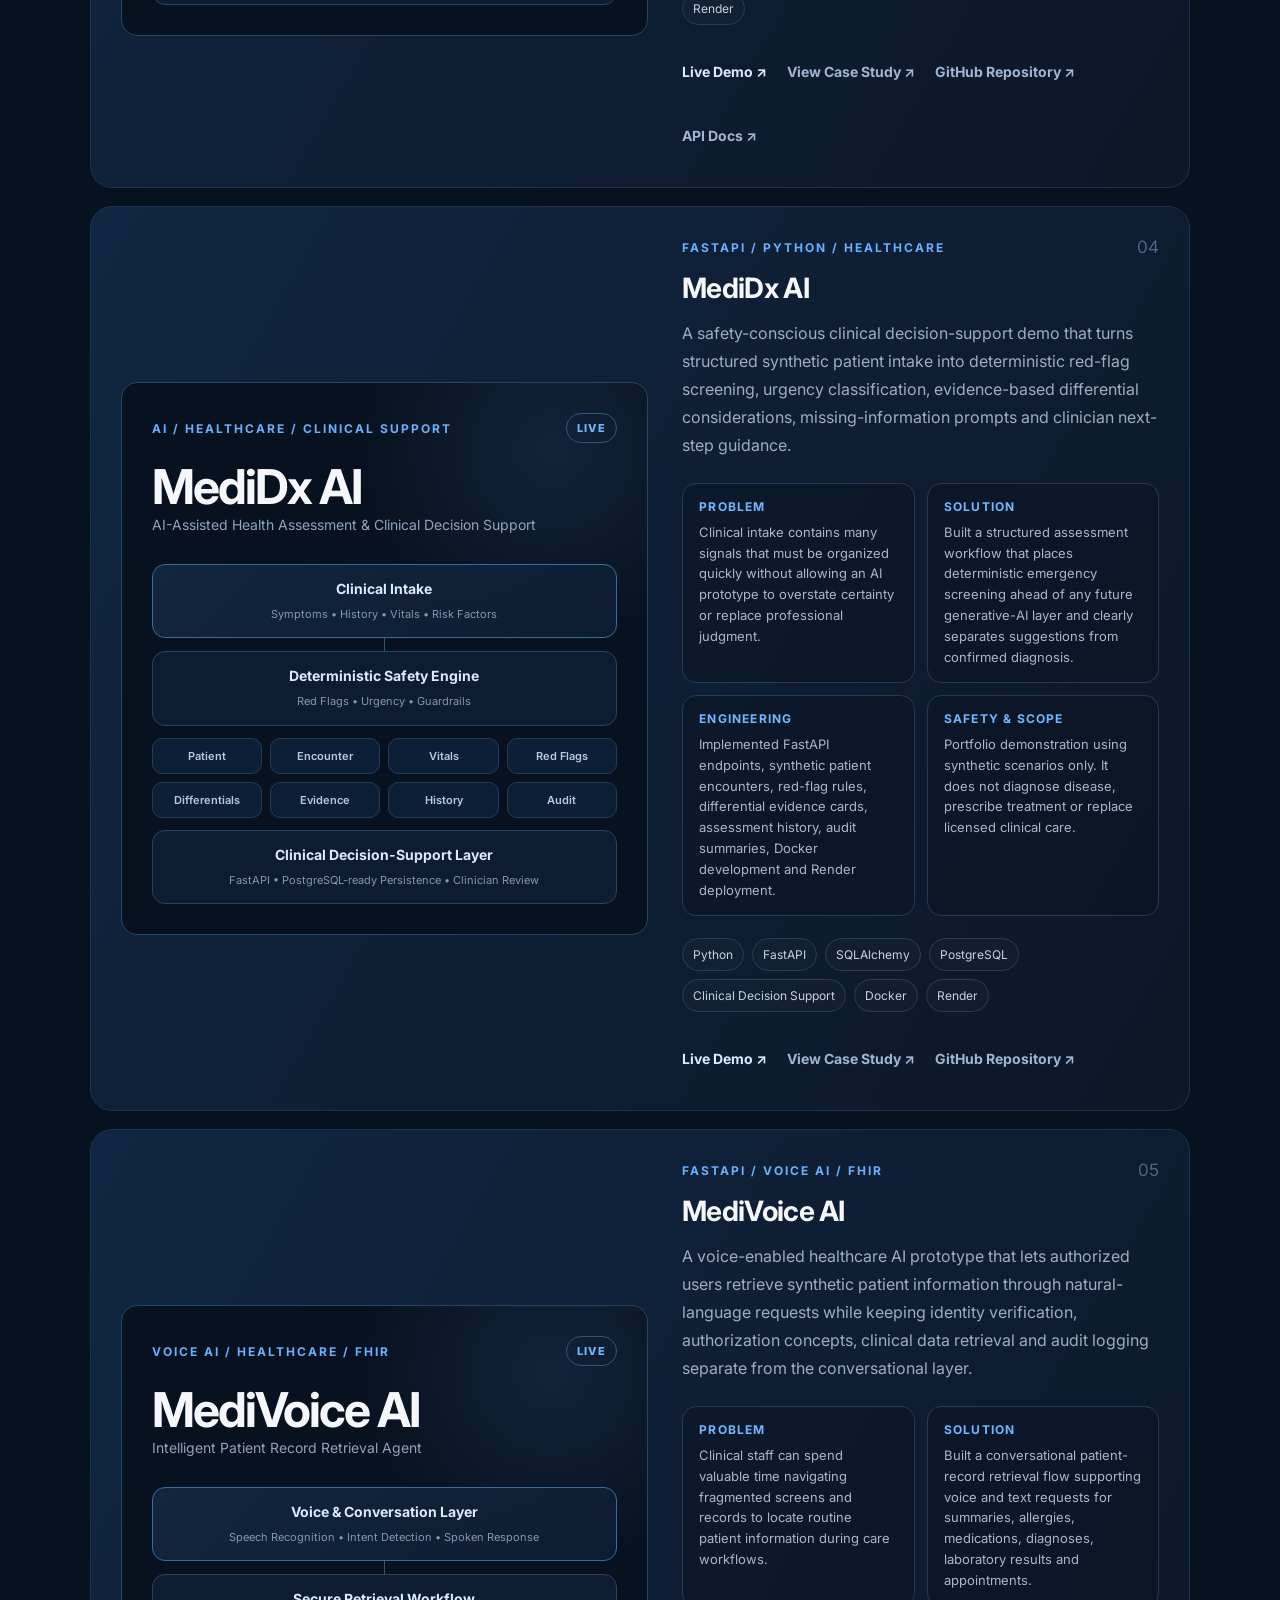
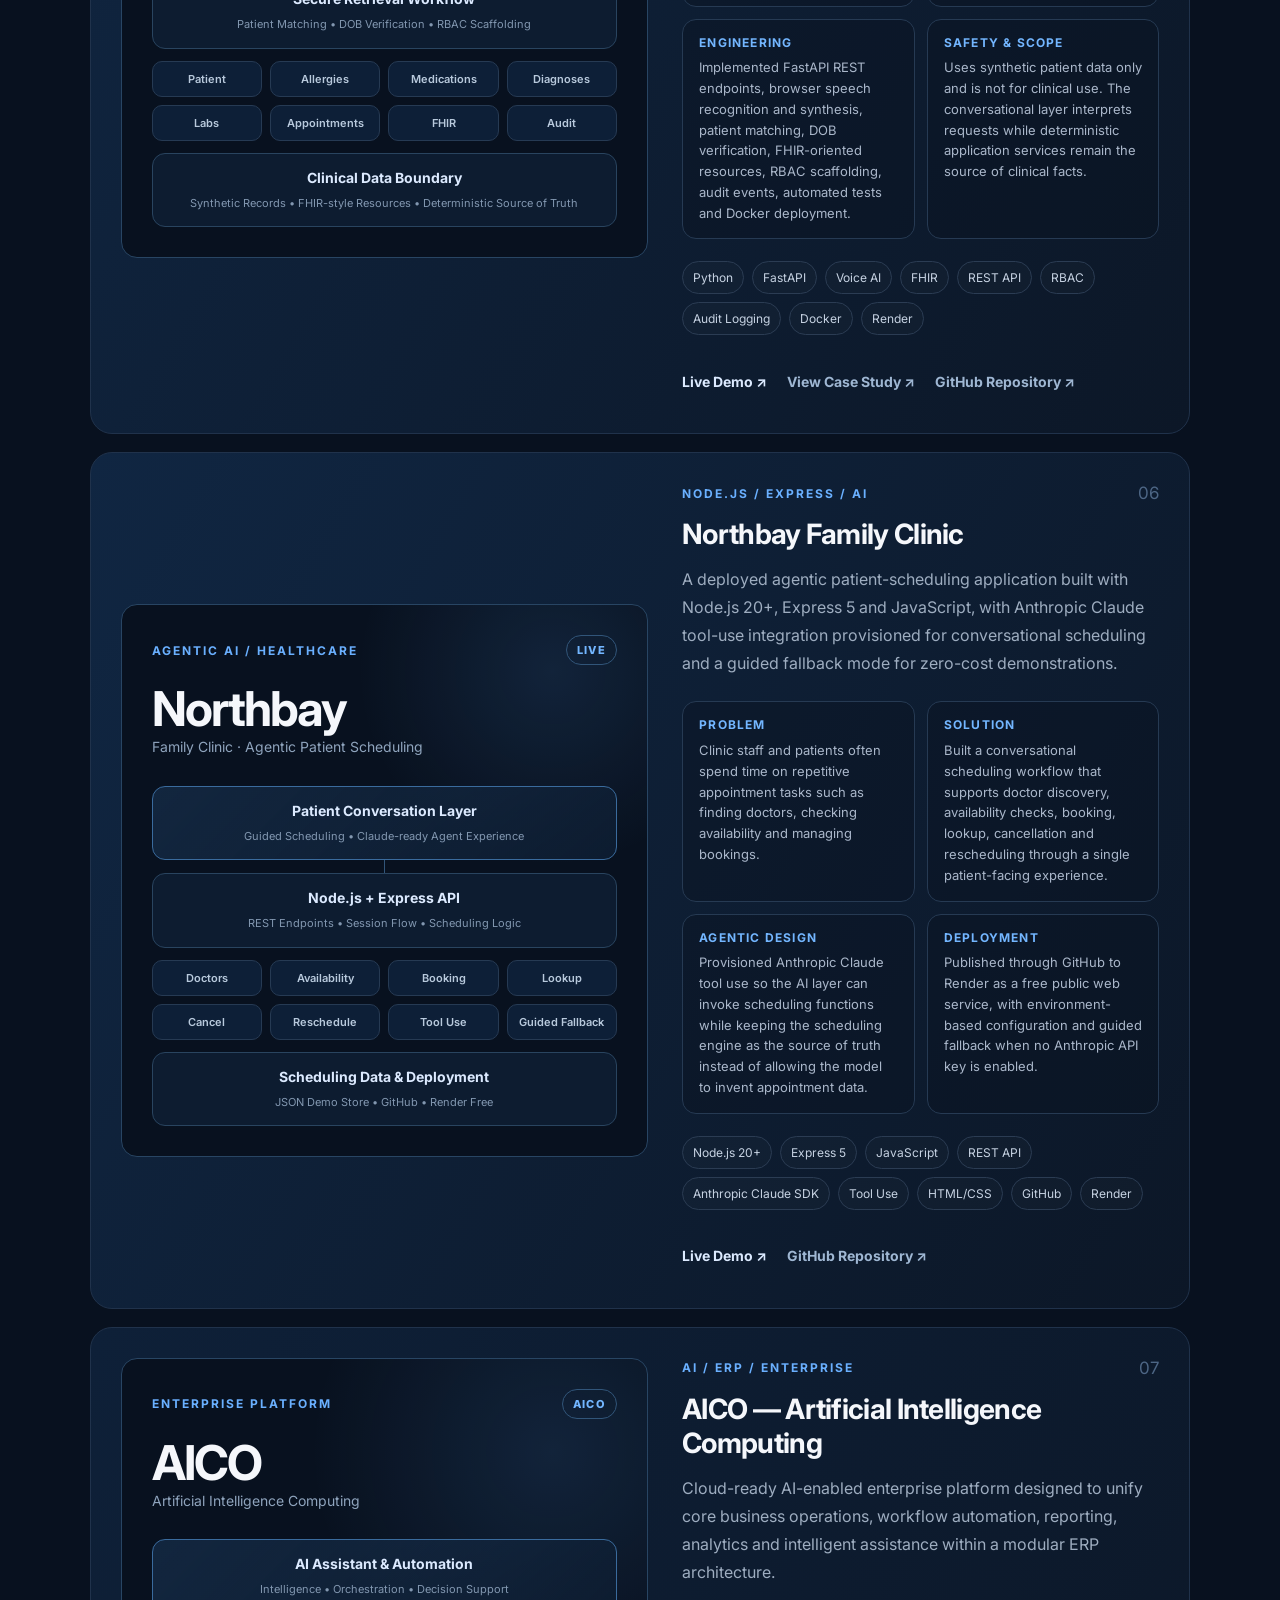
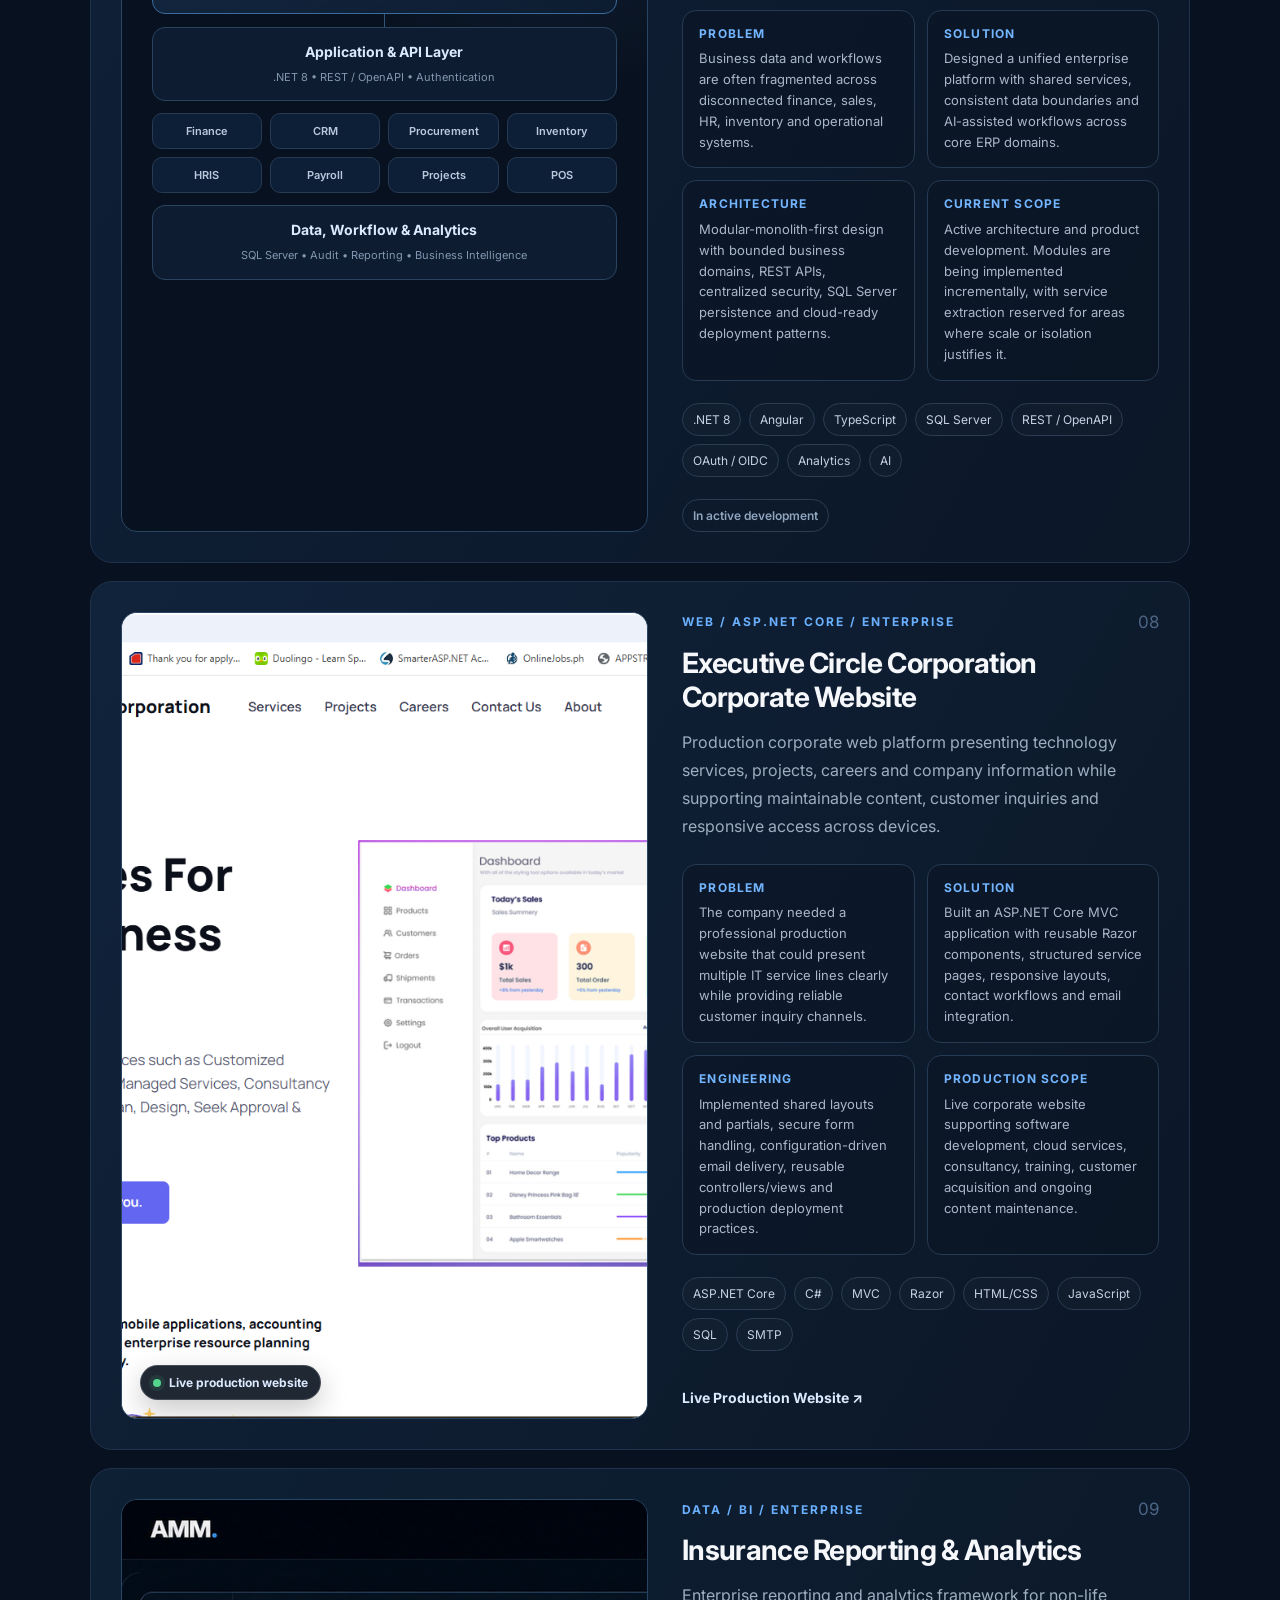
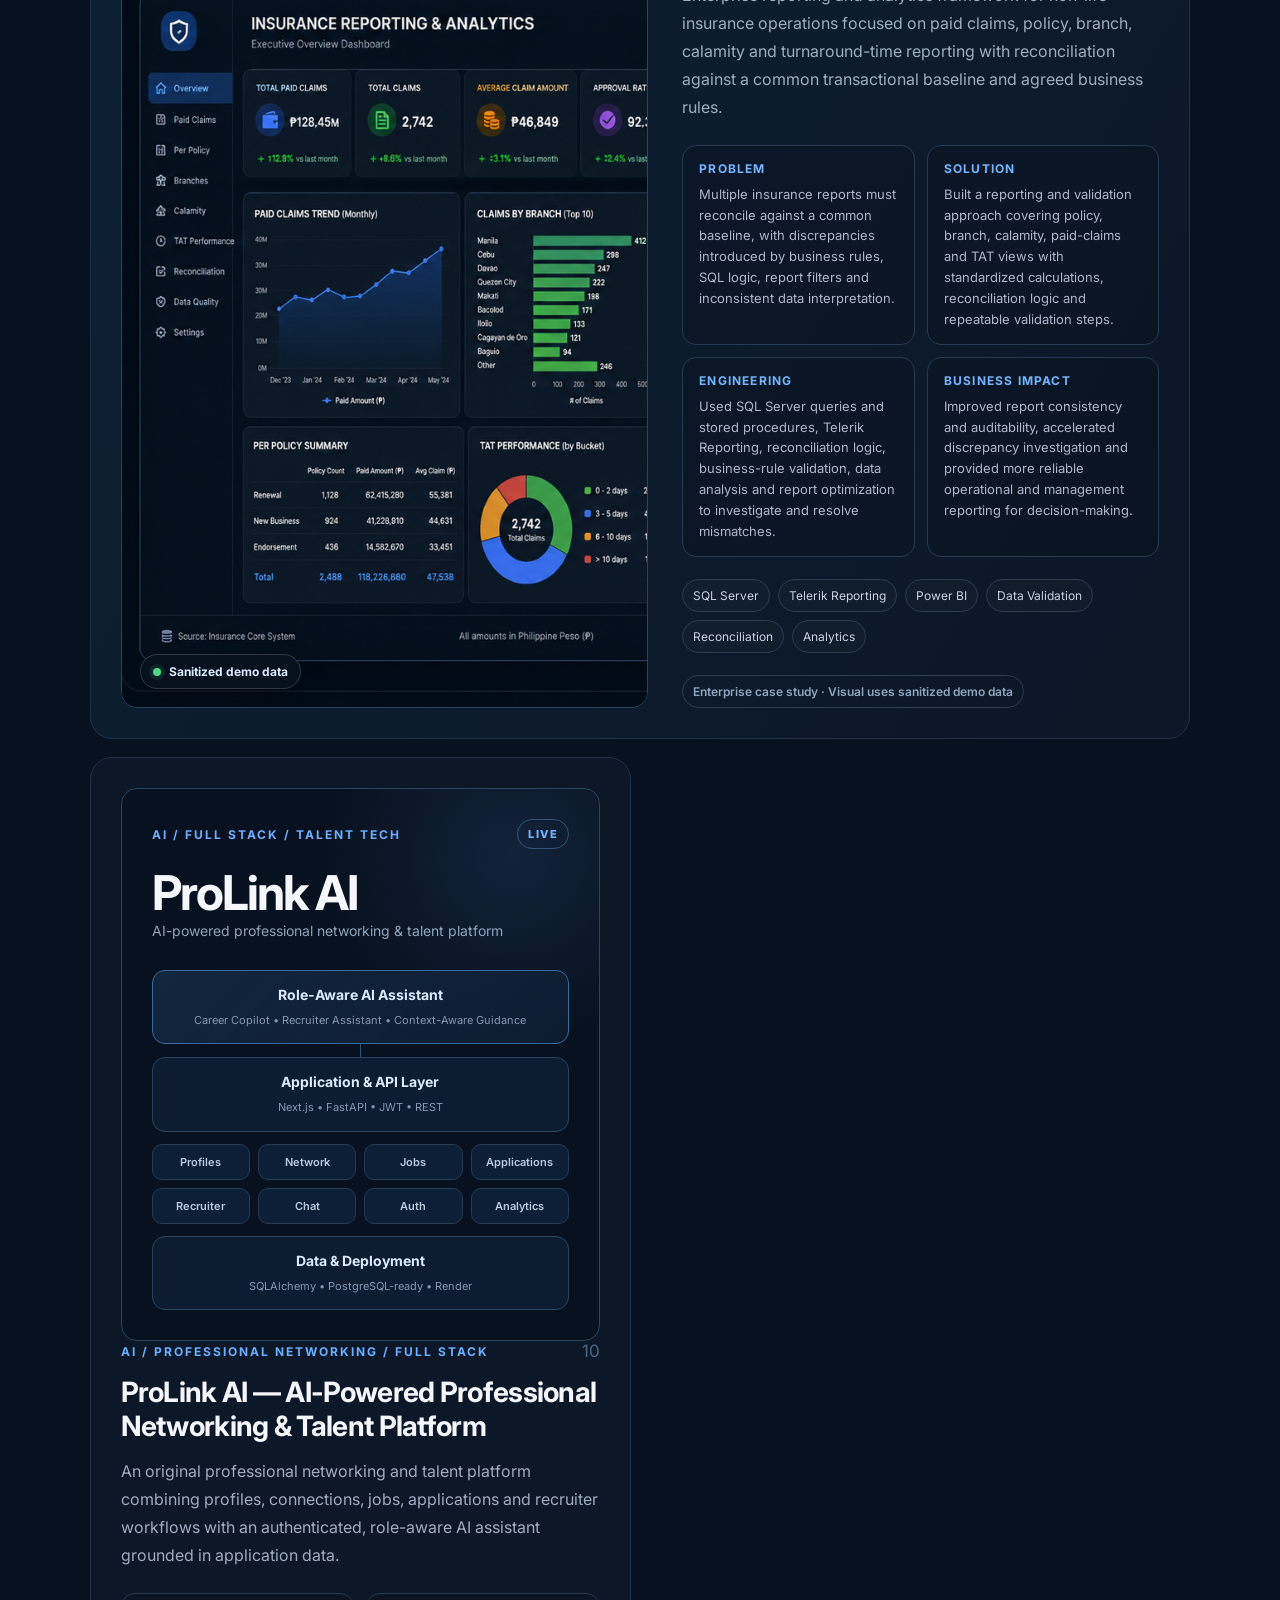
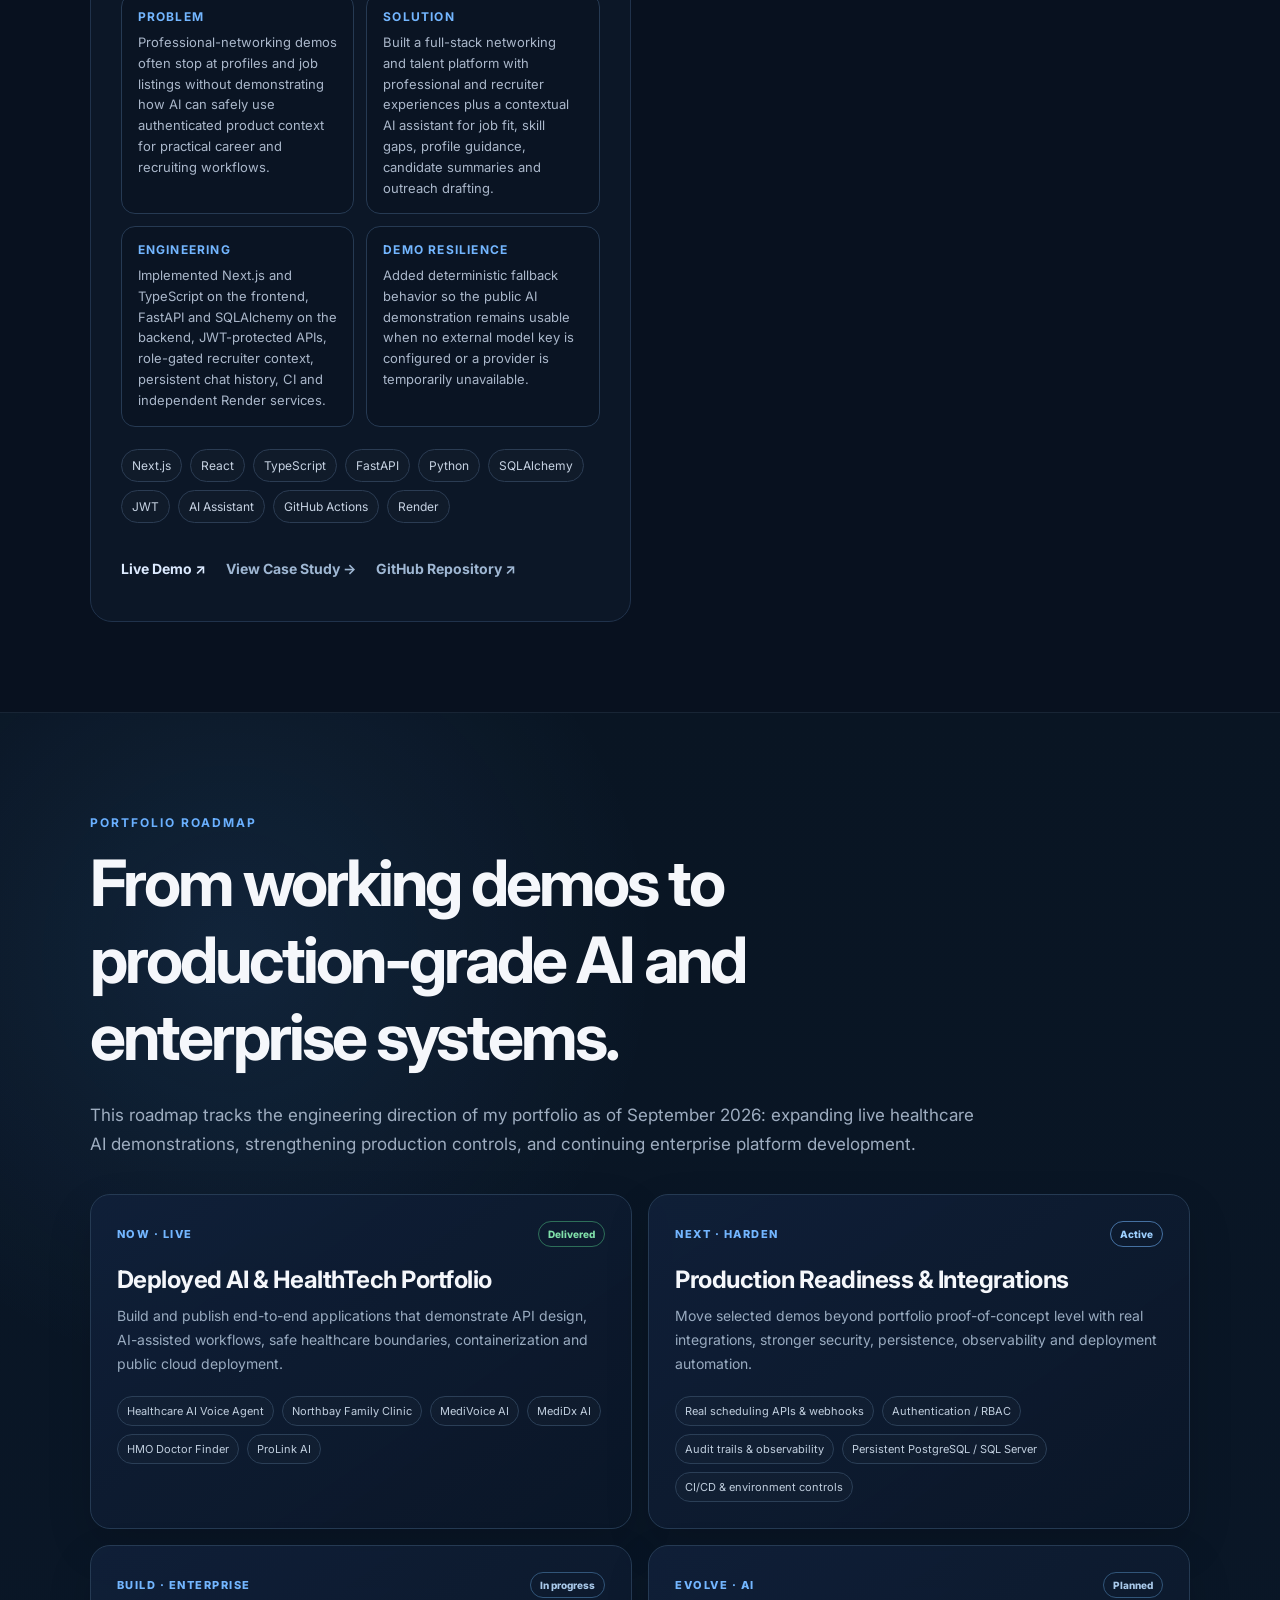
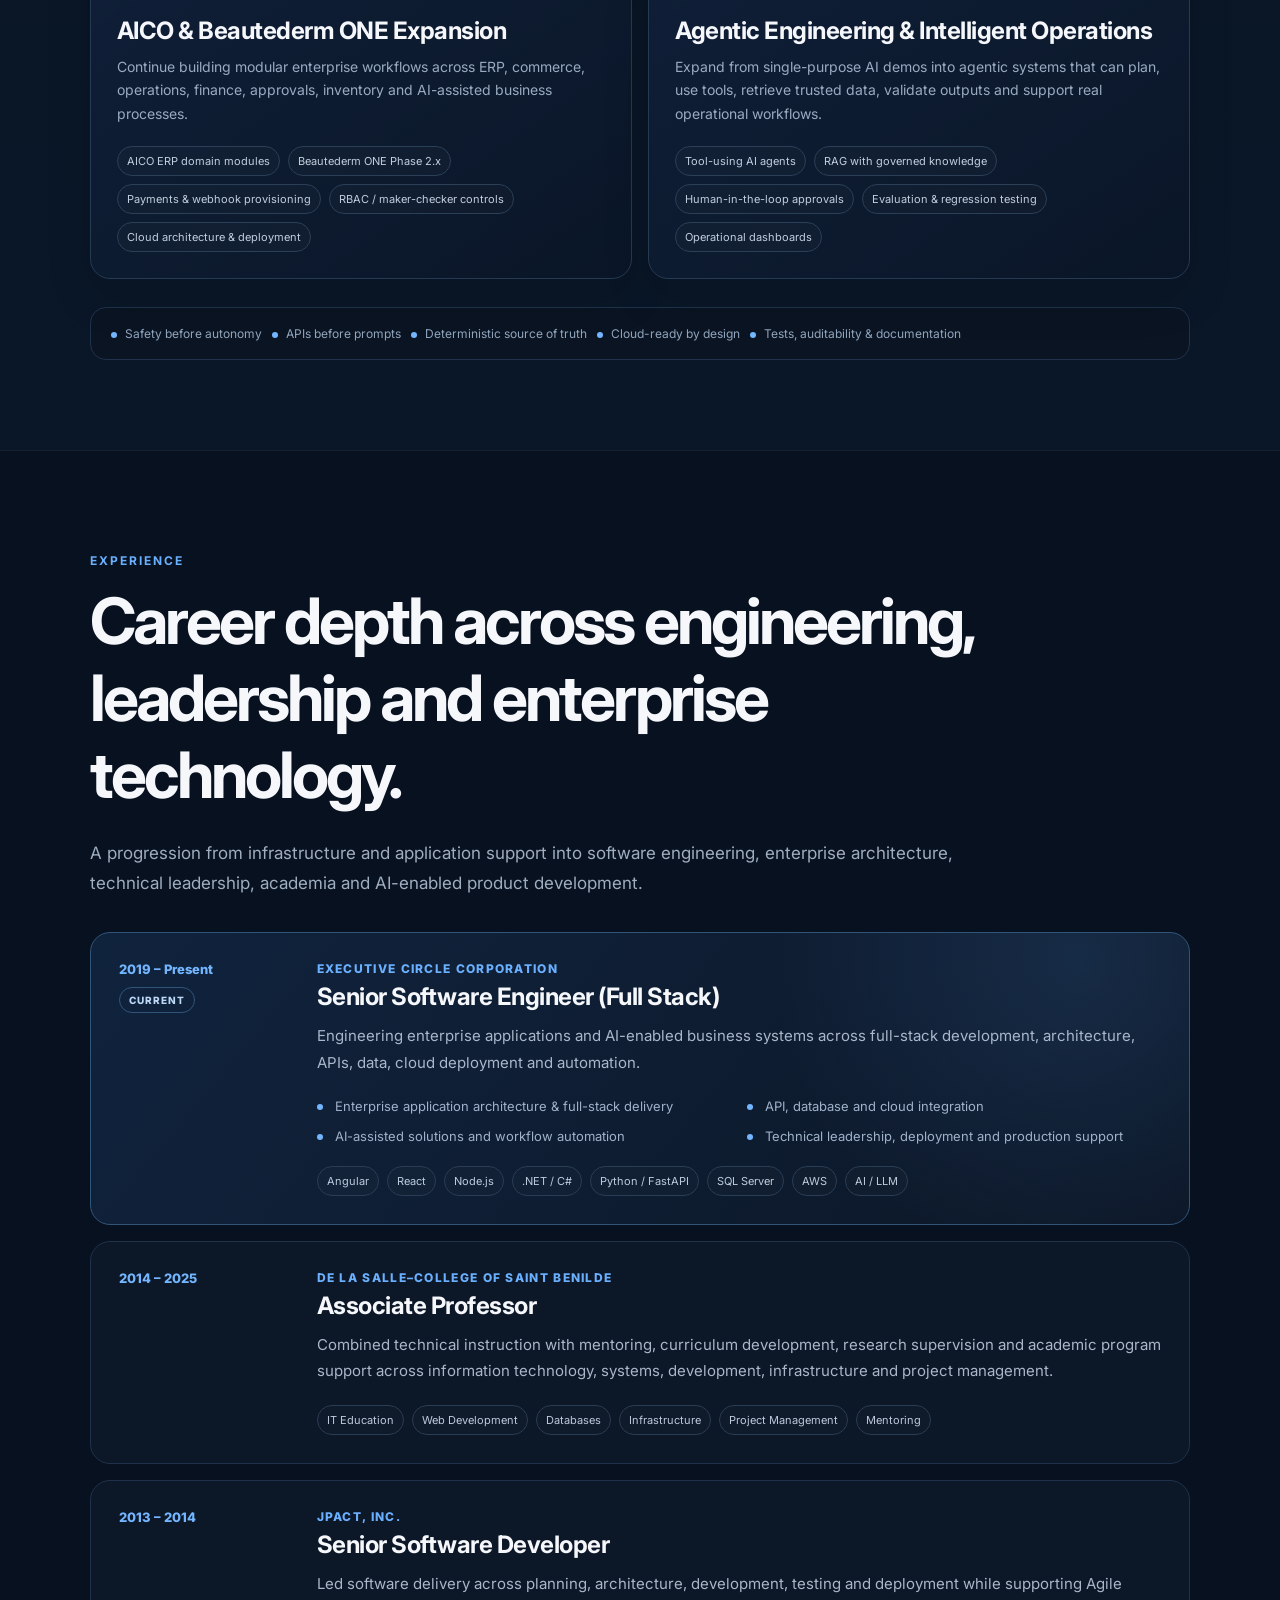
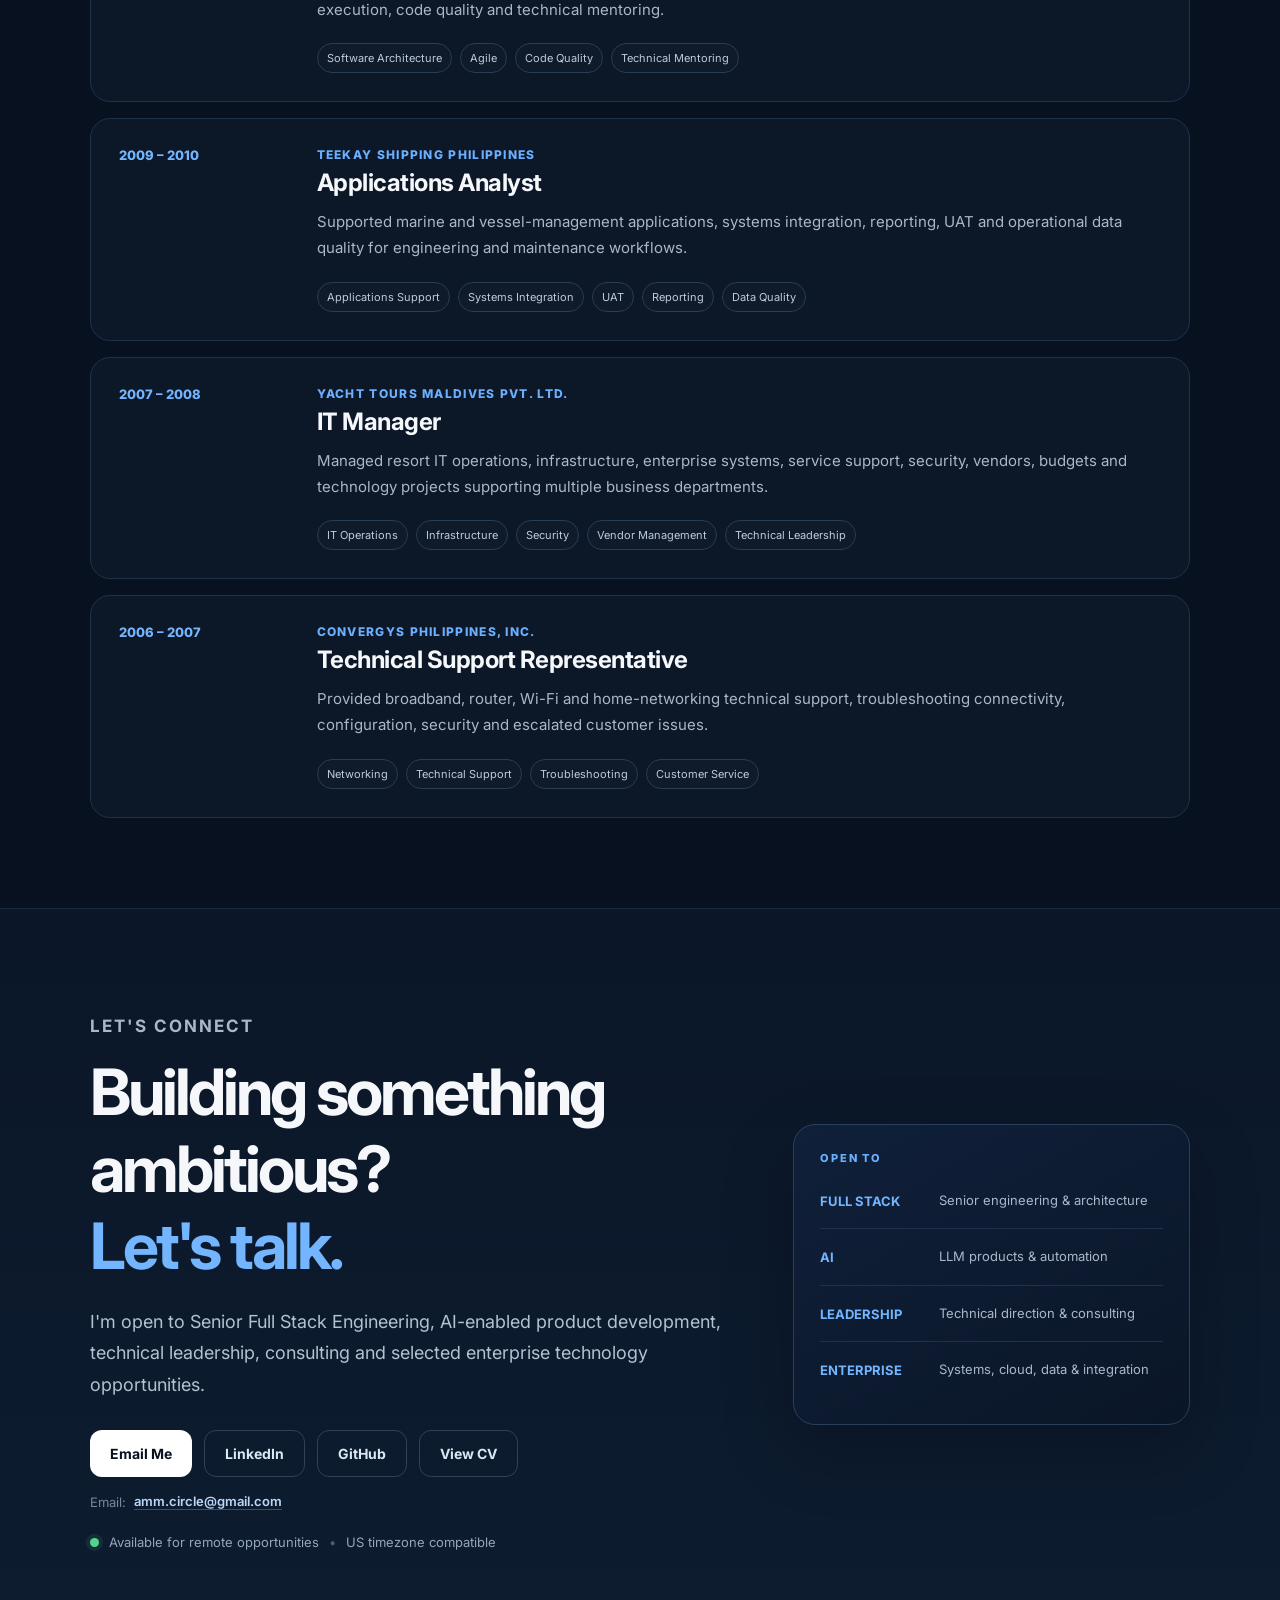
==== commit 2bc46e0b: "Add ProLink AI project and live demo to portfolio" ====
--- a/index.html
+++ b/index.html
@@ -250,6 +250,38 @@
             <div class="project-status">Enterprise case study · Visual uses sanitized demo data</div>
           </div>
         </article>
+
+        <article class="project-case prolink-case">
+          <div class="aico-visual" role="img" aria-label="ProLink AI architecture overview">
+            <div class="aico-visual-head"><span class="tag">AI / FULL STACK / TALENT TECH</span><span class="aico-badge">LIVE</span></div>
+            <h3>ProLink AI</h3>
+            <p class="aico-subtitle">AI-powered professional networking & talent platform</p>
+            <div class="aico-architecture">
+              <div class="aico-layer aico-ai"><strong>Role-Aware AI Assistant</strong><span>Career Copilot • Recruiter Assistant • Context-Aware Guidance</span></div>
+              <div class="aico-connector"></div>
+              <div class="aico-layer"><strong>Application & API Layer</strong><span>Next.js • FastAPI • JWT • REST</span></div>
+              <div class="aico-modules"><span>Profiles</span><span>Network</span><span>Jobs</span><span>Applications</span><span>Recruiter</span><span>Chat</span><span>Auth</span><span>Analytics</span></div>
+              <div class="aico-layer aico-data"><strong>Data & Deployment</strong><span>SQLAlchemy • PostgreSQL-ready • Render</span></div>
+            </div>
+          </div>
+          <div class="project-content">
+            <div class="project-topline"><span class="tag">AI / PROFESSIONAL NETWORKING / FULL STACK</span><span class="project-number">05</span></div>
+            <h3>ProLink AI — AI-Powered Professional Networking & Talent Platform</h3>
+            <p class="project-summary">An original professional networking and talent platform combining profiles, connections, jobs, applications and recruiter workflows with an authenticated, role-aware AI assistant grounded in application data.</p>
+            <div class="case-study-grid">
+              <div class="case-study-item"><strong>Problem</strong><span>Professional-networking demos often stop at profiles and job listings without demonstrating how AI can safely use authenticated product context for practical career and recruiting workflows.</span></div>
+              <div class="case-study-item"><strong>Solution</strong><span>Built a full-stack networking and talent platform with professional and recruiter experiences plus a contextual AI assistant for job fit, skill gaps, profile guidance, candidate summaries and outreach drafting.</span></div>
+              <div class="case-study-item"><strong>Engineering</strong><span>Implemented Next.js and TypeScript on the frontend, FastAPI and SQLAlchemy on the backend, JWT-protected APIs, role-gated recruiter context, persistent chat history, CI and independent Render services.</span></div>
+              <div class="case-study-item"><strong>Demo Resilience</strong><span>Added deterministic fallback behavior so the public AI demonstration remains usable when no external model key is configured or a provider is temporarily unavailable.</span></div>
+            </div>
+            <div class="project-tech"><span>Next.js</span><span>React</span><span>TypeScript</span><span>FastAPI</span><span>Python</span><span>SQLAlchemy</span><span>JWT</span><span>AI Assistant</span><span>GitHub Actions</span><span>Render</span></div>
+            <div class="project-actions">
+              <a class="project-link" href="https://prolink-ai.onrender.com" target="_blank" rel="noopener">Live Demo ↗</a>
+              <a class="project-link secondary-link" href="prolink-ai.html">View Case Study →</a>
+              <a class="project-link secondary-link" href="https://github.com/amsm2025/prolink-ai" target="_blank" rel="noopener">GitHub Repository ↗</a>
+            </div>
+          </div>
+        </article>
       </div>
     </section>
 
@@ -263,7 +295,7 @@
           <div class="roadmap-card-head"><span class="roadmap-phase">NOW · LIVE</span><span class="roadmap-status">Delivered</span></div>
           <h3>Deployed AI & HealthTech Portfolio</h3>
           <p>Build and publish end-to-end applications that demonstrate API design, AI-assisted workflows, safe healthcare boundaries, containerization and public cloud deployment.</p>
-          <div class="roadmap-items"><span>Healthcare AI Voice Agent</span><span>Northbay Family Clinic</span><span>MediVoice AI</span><span>MediDx AI</span><span>HMO Doctor Finder</span></div>
+          <div class="roadmap-items"><span>Healthcare AI Voice Agent</span><span>Northbay Family Clinic</span><span>MediVoice AI</span><span>MediDx AI</span><span>HMO Doctor Finder</span><span>ProLink AI</span></div>
         </article>
 
         <article class="roadmap-card roadmap-active">
--- a/style.css
+++ b/style.css
@@ -1,786 +1 @@
-*{box-sizing:border-box}html{scroll-behavior:smooth}body{margin:0;background:#08111f;color:#f5f7fb;font-family:Inter,Arial,sans-serif}a{color:inherit;text-decoration:none}.nav{position:sticky;top:0;z-index:10;display:flex;justify-content:space-between;align-items:center;padding:22px 7vw;background:rgba(8,17,31,.86);backdrop-filter:blur(14px);border-bottom:1px solid rgba(255,255,255,.07)}.brand{font-size:24px;font-weight:800;letter-spacing:-1px}.brand span{color:#5aa7ff}.nav nav{display:flex;gap:24px}.nav nav a{font-size:14px;color:#aab7ca}.nav nav a:hover{color:#fff}.hero{min-height:88vh;display:grid;grid-template-columns:1.5fr .8fr;gap:60px;align-items:center;padding:80px 7vw}.eyebrow,.section-kicker,.tag{font-size:12px;font-weight:700;letter-spacing:2px;color:#6ab0ff}.hero h1{font-size:clamp(54px,8vw,110px);line-height:.92;letter-spacing:-6px;margin:18px 0 28px}.hero h1 span{color:#73b6ff}.lead{max-width:760px;font-size:19px;line-height:1.75;color:#aab7ca}.actions{display:flex;gap:14px;flex-wrap:wrap;margin:30px 0}.btn{padding:14px 20px;border-radius:12px;font-weight:700;font-size:14px}.primary{background:#fff;color:#07111f}.ghost{border:1px solid #30425a;color:#dce7f5}.socials{display:flex;gap:24px;margin-top:28px;color:#aab7ca;font-size:14px}.hero-card{padding:28px;border-radius:24px;background:linear-gradient(150deg,#10203a,#0b1627);border:1px solid #20324b;box-shadow:0 30px 80px rgba(0,0,0,.25)}.status{display:flex;gap:10px;align-items:center;color:#b9c7d8;font-size:13px;padding-bottom:20px;border-bottom:1px solid #20324b}.status span{width:9px;height:9px;border-radius:50%;background:#54d58c}.metric{display:flex;align-items:center;gap:18px;padding:23px 0;border-bottom:1px solid #20324b}.metric:last-child{border-bottom:0}.metric strong{font-size:27px;width:64px;color:#73b6ff}.metric span{font-size:13px;color:#aab7ca}.section{padding:90px 7vw;border-top:1px solid rgba(255,255,255,.06)}.section h2{max-width:900px;font-size:clamp(38px,5vw,70px);letter-spacing:-3px;margin:14px 0 26px}.about-grid{display:grid;grid-template-columns:1fr 1fr;gap:60px}.about-grid>p{font-size:18px;line-height:1.8;color:#aab7ca}.skills{display:flex;flex-wrap:wrap;gap:10px;align-content:start}.skills span{padding:10px 13px;border:1px solid #2b3c53;border-radius:999px;color:#c6d2e2;font-size:13px}.projects-intro{max-width:820px;color:#9eadc0;font-size:17px;line-height:1.75;margin:0 0 36px}.project-showcase{display:grid;grid-template-columns:repeat(2,minmax(0,1fr));gap:18px}.project-case{position:relative;overflow:hidden;min-height:330px;padding:30px;border:1px solid #20324b;border-radius:22px;background:#0c1727;transition:transform .2s ease,border-color .2s ease,box-shadow .2s ease}.project-case:hover{transform:translateY(-4px);border-color:#4c7eb5;box-shadow:0 22px 55px rgba(0,0,0,.18)}.featured-case{grid-column:1/-1;display:grid;grid-template-columns:1.05fr .95fr;gap:34px;align-items:center;background:linear-gradient(120deg,#102642,#0c1727)}.project-visual{border-radius:16px;overflow:hidden;border:1px solid #284563;background:#08111f}.project-visual img{display:block;width:100%;height:auto}.project-content{min-width:0}.project-topline{display:flex;justify-content:space-between;align-items:center;gap:18px}.project-case h3{font-size:28px;margin:14px 0 14px;letter-spacing:-.7px}.project-case p{line-height:1.75;color:#9eadc0;margin:0}.project-number{font-size:17px;color:#4d6685}.project-tech{display:flex;flex-wrap:wrap;gap:8px;margin-top:22px}.project-tech span{padding:8px 10px;border:1px solid #2b3c53;border-radius:999px;color:#c6d2e2;font-size:12px;background:rgba(255,255,255,.015)}.project-actions{margin-top:24px}.project-link{display:inline-flex;align-items:center;gap:8px;font-size:14px;font-weight:700;color:#dceaff}.project-link:hover{color:#73b6ff}.project-status{margin-top:22px;display:inline-flex;padding:8px 10px;border-radius:999px;border:1px solid #2b3c53;color:#8fa4bd;font-size:12px;font-weight:600}.timeline{max-width:900px}.timeline-item{display:grid;grid-template-columns:140px 1fr;gap:30px;padding:30px 0;border-top:1px solid #20324b}.timeline-item .year{color:#6ab0ff;font-size:13px;font-weight:700}.timeline-item h3{margin:0 0 10px}.timeline-item p{color:#aab7ca;line-height:1.7}.contact{background:linear-gradient(180deg,#0b1728,#0d1c30)}.contact p{color:#aab7ca;font-size:17px;max-width:760px}footer{display:flex;justify-content:space-between;gap:20px;padding:28px 7vw;border-top:1px solid #20324b;color:#687b94;font-size:12px}.profile-wrap{display:flex;justify-content:center;margin-bottom:24px}.profile-photo{width:190px;height:190px;object-fit:cover;object-position:center top;border-radius:50%;border:4px solid rgba(255,255,255,.12);box-shadow:0 20px 45px rgba(0,0,0,.28);background:#fff}@media(max-width:900px){.featured-case{grid-template-columns:1fr}.project-showcase{grid-template-columns:1fr}.featured-case{grid-column:auto}}@media(max-width:800px){.nav nav{display:none}.hero{grid-template-columns:1fr;padding-top:60px}.hero h1{letter-spacing:-4px}.about-grid{grid-template-columns:1fr}.timeline-item{grid-template-columns:1fr;gap:8px}footer{flex-direction:column}.profile-photo{width:150px;height:150px}.project-case{padding:24px}.project-case h3{font-size:24px}}
-
-/* =========================================================
-   Healthcare AI Voice Agent — Case Study Layout
-   ========================================================= */
-.project-summary {
-  margin-bottom: 22px !important;
-}
-
-.case-study-grid {
-  display: grid;
-  grid-template-columns: repeat(2, minmax(0, 1fr));
-  gap: 12px;
-  margin-top: 24px;
-}
-
-.case-study-item {
-  min-width: 0;
-  padding: 15px 16px;
-  border: 1px solid #263a53;
-  border-radius: 14px;
-  background: rgba(8, 17, 31, 0.38);
-}
-
-.case-study-item strong {
-  display: block;
-  margin-bottom: 7px;
-  color: #73b6ff;
-  font-size: 12px;
-  font-weight: 700;
-  letter-spacing: 1.2px;
-  line-height: 1.3;
-  text-transform: uppercase;
-}
-
-.case-study-item span {
-  display: block;
-  color: #aab7ca;
-  font-size: 13px;
-  font-weight: 400;
-  line-height: 1.6;
-}
-
-.project-actions {
-  display: flex;
-  flex-wrap: wrap;
-  gap: 20px;
-  align-items: center;
-}
-
-.secondary-link {
-  color: #9fb7d3;
-}
-
-@media (max-width: 650px) {
-  .case-study-grid {
-    grid-template-columns: 1fr;
-  }
-}
-
-
-/* Anchor offset for sticky navigation */
-section[id] {
-  scroll-margin-top: 92px;
-}
-
-
-/* Healthcare AI Voice Agent case study — enforced layout */
-.featured-case .case-study-grid {
-  display: grid !important;
-  grid-template-columns: repeat(2, minmax(0, 1fr)) !important;
-  gap: 12px !important;
-  margin-top: 24px !important;
-}
-
-.featured-case .case-study-item {
-  display: block !important;
-  min-width: 0;
-  padding: 15px 16px !important;
-  border: 1px solid #263a53 !important;
-  border-radius: 14px !important;
-  background: rgba(8, 17, 31, 0.38) !important;
-}
-
-.featured-case .case-study-item strong {
-  display: block !important;
-  margin-bottom: 7px !important;
-  color: #73b6ff !important;
-  font-size: 12px !important;
-  font-weight: 700 !important;
-  letter-spacing: 1.2px !important;
-  line-height: 1.3 !important;
-  text-transform: uppercase !important;
-}
-
-.featured-case .case-study-item span {
-  display: block !important;
-  color: #aab7ca !important;
-  font-size: 13px !important;
-  font-weight: 400 !important;
-  line-height: 1.6 !important;
-}
-
-@media (max-width: 650px) {
-  .featured-case .case-study-grid {
-    grid-template-columns: 1fr !important;
-  }
-}
-
-
-/* AICO — Enterprise Case Study */
-.aico-case{grid-column:1/-1;display:grid;grid-template-columns:1.05fr .95fr;gap:34px;align-items:stretch;background:linear-gradient(120deg,#0e2038,#0c1727)}
-.aico-visual{min-width:0;padding:30px;border:1px solid #284563;border-radius:16px;background:radial-gradient(circle at 82% 12%,rgba(90,167,255,.12),transparent 30%),#08111f}
-.aico-visual-head{display:flex;justify-content:space-between;align-items:center;gap:18px}
-.aico-badge{padding:7px 10px;border:1px solid #315579;border-radius:999px;color:#73b6ff;font-size:11px;font-weight:800;letter-spacing:1.4px}
-.aico-visual h3{margin:20px 0 2px;font-size:48px;line-height:1;letter-spacing:-2px}
-.aico-subtitle{margin-bottom:26px!important;font-size:14px;color:#8fa4bd!important}
-.aico-architecture{display:flex;flex-direction:column;align-items:center}
-.aico-layer{width:100%;padding:15px 18px;border:1px solid #29445f;border-radius:13px;background:#0d1c30;text-align:center}
-.aico-layer strong{display:block;margin-bottom:5px;color:#dceaff;font-size:14px}
-.aico-layer span{color:#8297b0;font-size:11px;line-height:1.5}
-.aico-ai{border-color:#3a6b9d;background:linear-gradient(135deg,rgba(54,112,174,.22),#0d1c30)}
-.aico-data{margin-top:12px}
-.aico-connector{width:1px;height:13px;background:#315579}
-.aico-modules{width:100%;display:grid;grid-template-columns:repeat(4,minmax(0,1fr));gap:8px;margin-top:12px}
-.aico-modules span{padding:10px 6px;border:1px solid #263a53;border-radius:10px;background:rgba(16,38,66,.7);color:#b8c9dc;font-size:11px;font-weight:600;text-align:center}
-.aico-case .case-study-grid{display:grid;grid-template-columns:repeat(2,minmax(0,1fr));gap:12px;margin-top:24px}
-@media(max-width:900px){.aico-case{grid-template-columns:1fr}}
-@media(max-width:650px){.aico-case .case-study-grid{grid-template-columns:1fr}.aico-modules{grid-template-columns:repeat(2,minmax(0,1fr))}.aico-visual{padding:22px}}
-
-/* =========================================================
-   Executive Circle Corporation — Production Website Case Study
-   ========================================================= */
-.ecc-case{
-  grid-column:1/-1;
-  display:grid;
-  grid-template-columns:1.05fr .95fr;
-  gap:34px;
-  align-items:center;
-  background:linear-gradient(120deg,#10233b,#0c1727);
-}
-.ecc-visual{
-  position:relative;
-  overflow:hidden;
-  align-self:stretch;
-  display:flex;
-  align-items:center;
-  background:#f7f8fb;
-}
-.ecc-visual img{
-  width:100%;
-  height:100%;
-  min-height:430px;
-  object-fit:cover;
-  object-position:center top;
-}
-.live-site-badge{
-  position:absolute;
-  left:18px;
-  bottom:18px;
-  display:inline-flex;
-  align-items:center;
-  gap:8px;
-  padding:9px 12px;
-  border:1px solid rgba(255,255,255,.16);
-  border-radius:999px;
-  background:rgba(8,17,31,.88);
-  backdrop-filter:blur(10px);
-  color:#dceaff;
-  font-size:12px;
-  font-weight:700;
-  box-shadow:0 10px 28px rgba(0,0,0,.22);
-}
-.live-site-badge span{
-  width:8px;
-  height:8px;
-  border-radius:50%;
-  background:#54d58c;
-  box-shadow:0 0 0 4px rgba(84,213,140,.10);
-}
-.ecc-case .case-study-grid{
-  display:grid;
-  grid-template-columns:repeat(2,minmax(0,1fr));
-  gap:12px;
-  margin-top:24px;
-}
-@media(max-width:900px){
-  .ecc-case{grid-template-columns:1fr}
-  .ecc-visual img{min-height:0;height:auto}
-}
-@media(max-width:650px){
-  .ecc-case .case-study-grid{grid-template-columns:1fr}
-}
-
-/* =========================================================
-   Insurance Reporting & Analytics — Enterprise Data Case Study
-   ========================================================= */
-.insurance-case{
-  grid-column:1/-1;
-  display:grid;
-  grid-template-columns:1.05fr .95fr;
-  gap:34px;
-  align-items:center;
-  background:linear-gradient(120deg,#0d2034,#0c1727);
-}
-.insurance-visual{
-  position:relative;
-  overflow:hidden;
-  align-self:stretch;
-  display:flex;
-  align-items:center;
-  background:#07111f;
-}
-.insurance-visual img{
-  width:100%;
-  height:100%;
-  min-height:430px;
-  object-fit:cover;
-  object-position:left center;
-}
-.demo-data-badge{
-  position:absolute;
-  left:18px;
-  bottom:18px;
-  display:inline-flex;
-  align-items:center;
-  gap:8px;
-  padding:9px 12px;
-  border:1px solid rgba(255,255,255,.16);
-  border-radius:999px;
-  background:rgba(8,17,31,.90);
-  backdrop-filter:blur(10px);
-  color:#dceaff;
-  font-size:12px;
-  font-weight:700;
-  box-shadow:0 10px 28px rgba(0,0,0,.22);
-}
-.demo-data-badge span{
-  width:8px;
-  height:8px;
-  border-radius:50%;
-  background:#6ab0ff;
-  box-shadow:0 0 0 4px rgba(106,176,255,.10);
-}
-.insurance-case .case-study-grid{
-  display:grid;
-  grid-template-columns:repeat(2,minmax(0,1fr));
-  gap:12px;
-  margin-top:24px;
-}
-@media(max-width:900px){
-  .insurance-case{grid-template-columns:1fr}
-  .insurance-visual img{min-height:0;height:auto}
-}
-@media(max-width:650px){
-  .insurance-case .case-study-grid{grid-template-columns:1fr}
-}
-
-/* =========================================================
-   About — Senior Full Stack / AI positioning
-   ========================================================= */
-.about-heading-accent{color:#73b6ff}
-.about-intro{
-  display:grid;
-  grid-template-columns:1.35fr .65fr;
-  gap:34px;
-  align-items:start;
-  margin-top:34px;
-}
-.about-copy{max-width:880px}
-.about-copy p{
-  margin:0 0 18px;
-  color:#aab7ca;
-  font-size:16px;
-  line-height:1.8;
-}
-.about-copy .about-lead{
-  color:#d9e4f2;
-  font-size:20px;
-  line-height:1.65;
-}
-.about-profile-card{
-  padding:24px;
-  border:1px solid #20324b;
-  border-radius:20px;
-  background:linear-gradient(150deg,#10203a,#0b1627);
-}
-.about-card-kicker{
-  margin:0 0 10px;
-  color:#6ab0ff;
-  font-size:11px;
-  font-weight:800;
-  letter-spacing:1.8px;
-}
-.about-focus-row{
-  display:grid;
-  grid-template-columns:86px 1fr;
-  gap:16px;
-  align-items:center;
-  padding:16px 0;
-  border-bottom:1px solid #20324b;
-}
-.about-focus-row:last-child{border-bottom:0}
-.about-focus-row strong{
-  color:#73b6ff;
-  font-size:16px;
-}
-.about-focus-row span{
-  color:#aab7ca;
-  font-size:13px;
-  line-height:1.5;
-}
-.capability-grid{
-  display:grid;
-  grid-template-columns:repeat(4,minmax(0,1fr));
-  gap:16px;
-  margin-top:42px;
-}
-.capability-card{
-  min-width:0;
-  padding:24px;
-  border:1px solid #20324b;
-  border-radius:18px;
-  background:#0c1727;
-  transition:transform .2s ease,border-color .2s ease;
-}
-.capability-card:hover{
-  transform:translateY(-3px);
-  border-color:#4c7eb5;
-}
-.capability-icon{
-  display:inline-flex;
-  align-items:center;
-  justify-content:center;
-  min-width:46px;
-  height:32px;
-  padding:0 10px;
-  border:1px solid #315579;
-  border-radius:999px;
-  color:#73b6ff;
-  font-size:11px;
-  font-weight:800;
-  letter-spacing:1px;
-}
-.capability-card h3{
-  margin:18px 0 10px;
-  font-size:19px;
-  letter-spacing:-.4px;
-}
-.capability-card p{
-  margin:0;
-  color:#93a6bd;
-  font-size:13px;
-  line-height:1.7;
-}
-.capability-tags{
-  display:flex;
-  flex-wrap:wrap;
-  gap:7px;
-  margin-top:18px;
-}
-.capability-tags span{
-  padding:7px 9px;
-  border:1px solid #293d55;
-  border-radius:999px;
-  color:#bccbdd;
-  font-size:11px;
-}
-.credibility-strip{
-  display:flex;
-  flex-wrap:wrap;
-  justify-content:center;
-  gap:10px 22px;
-  margin-top:34px;
-  padding:18px 22px;
-  border:1px solid #20324b;
-  border-radius:16px;
-  background:rgba(12,23,39,.72);
-}
-.credibility-strip span{
-  color:#9fb2c9;
-  font-size:12px;
-  font-weight:600;
-}
-@media(max-width:1050px){
-  .capability-grid{grid-template-columns:repeat(2,minmax(0,1fr))}
-}
-@media(max-width:800px){
-  .about-intro{grid-template-columns:1fr}
-}
-@media(max-width:600px){
-  .capability-grid{grid-template-columns:1fr}
-  .about-copy .about-lead{font-size:18px}
-}
-
-/* =========================================================
-   Contact + Footer — hiring CTA
-   ========================================================= */
-.contact-section{
-  background:
-    radial-gradient(circle at 85% 18%,rgba(90,167,255,.12),transparent 28%),
-    linear-gradient(180deg,#0b1728,#0d1c30);
-}
-.contact-shell{
-  display:grid;
-  grid-template-columns:1.25fr .75fr;
-  gap:42px;
-  align-items:center;
-}
-.contact-copy h2{
-  max-width:900px;
-  margin-bottom:22px;
-}
-.contact-copy h2 span{color:#73b6ff}
-.contact-lead{
-  max-width:850px!important;
-  margin:0;
-  color:#b3c1d2!important;
-  font-size:18px!important;
-  line-height:1.75;
-}
-.contact-actions{
-  display:flex;
-  flex-wrap:wrap;
-  gap:12px;
-  margin-top:30px;
-}
-.availability-line{
-  display:flex;
-  flex-wrap:wrap;
-  align-items:center;
-  gap:10px;
-  margin-top:24px;
-  color:#93a6bd;
-  font-size:13px;
-}
-.availability-dot{
-  width:9px;
-  height:9px;
-  border-radius:50%;
-  background:#54d58c;
-  box-shadow:0 0 0 4px rgba(84,213,140,.10);
-}
-.availability-divider{color:#45617f}
-.contact-card{
-  padding:26px;
-  border:1px solid #28405c;
-  border-radius:22px;
-  background:linear-gradient(150deg,#10203a,#0a1627);
-  box-shadow:0 24px 70px rgba(0,0,0,.22);
-}
-.contact-card-kicker{
-  margin:0 0 8px!important;
-  color:#6ab0ff!important;
-  font-size:11px!important;
-  font-weight:800;
-  letter-spacing:1.8px;
-}
-.contact-card-row{
-  display:grid;
-  grid-template-columns:105px 1fr;
-  gap:14px;
-  align-items:center;
-  padding:18px 0;
-  border-bottom:1px solid #20324b;
-}
-.contact-card-row:last-child{border-bottom:0}
-.contact-card-row strong{
-  color:#73b6ff;
-  font-size:13px;
-}
-.contact-card-row span{
-  color:#aab7ca;
-  font-size:13px;
-  line-height:1.5;
-}
-.site-footer{
-  display:flex;
-  justify-content:space-between;
-  align-items:flex-end;
-  gap:30px;
-  padding:34px 7vw;
-  border-top:1px solid #20324b;
-  background:#07101c;
-}
-.footer-brand{
-  display:flex;
-  flex-direction:column;
-  gap:8px;
-}
-.footer-logo{width:max-content}
-.footer-brand p{
-  margin:0;
-  color:#7388a1;
-  font-size:12px;
-}
-.footer-meta{
-  display:flex;
-  flex-direction:column;
-  align-items:flex-end;
-  gap:7px;
-  color:#687b94;
-  font-size:12px;
-}
-@media(max-width:850px){
-  .contact-shell{grid-template-columns:1fr}
-}
-@media(max-width:700px){
-  .site-footer{
-    flex-direction:column;
-    align-items:flex-start;
-  }
-  .footer-meta{align-items:flex-start}
-  .contact-card-row{grid-template-columns:1fr;gap:5px}
-}
-
-/* =========================================================
-   Final polish — accessibility, responsive nav & motion
-   ========================================================= */
-.skip-link{
-  position:fixed;
-  top:10px;
-  left:10px;
-  z-index:999;
-  transform:translateY(-150%);
-  padding:10px 14px;
-  border-radius:10px;
-  background:#fff;
-  color:#07111f;
-  font-size:13px;
-  font-weight:800;
-  transition:transform .18s ease;
-}
-.skip-link:focus{transform:translateY(0)}
-a:focus-visible,
-button:focus-visible{
-  outline:3px solid #73b6ff;
-  outline-offset:3px;
-  border-radius:8px;
-}
-.project-visual img{
-  max-width:100%;
-}
-@media(max-width:800px){
-  .nav{
-    padding:16px 5vw;
-  }
-  .nav nav{
-    display:flex;
-    gap:12px;
-  }
-  .nav nav a{
-    font-size:12px;
-  }
-  .hero{
-    padding-left:5vw;
-    padding-right:5vw;
-  }
-  .section{
-    padding-left:5vw;
-    padding-right:5vw;
-  }
-}
-@media(max-width:520px){
-  .brand{font-size:20px}
-  .nav nav{gap:9px}
-  .nav nav a{font-size:11px}
-  .hero h1{
-    font-size:clamp(48px,17vw,70px);
-    letter-spacing:-3px;
-  }
-  .section h2{
-    letter-spacing:-2px;
-  }
-  .contact-actions .btn{
-    flex:1 1 calc(50% - 8px);
-    text-align:center;
-  }
-}
-@media(prefers-reduced-motion:reduce){
-  html{scroll-behavior:auto}
-  *,
-  *::before,
-  *::after{
-    animation-duration:.01ms!important;
-    animation-iteration-count:1!important;
-    transition-duration:.01ms!important;
-    scroll-behavior:auto!important;
-  }
-}
-
-
-
-/* Contact email fallback */
-.contact-email-row{
-  display:flex;
-  flex-wrap:wrap;
-  align-items:center;
-  gap:8px;
-  margin-top:16px;
-  color:#93a6bd;
-  font-size:13px;
-}
-.contact-email-row span{color:#7388a1}
-.contact-email-row a{
-  color:#bcd8f7;
-  font-weight:600;
-  border-bottom:1px solid rgba(115,182,255,.35);
-  transition:color .18s ease,border-color .18s ease;
-}
-.contact-email-row a:hover{
-  color:#73b6ff;
-  border-color:#73b6ff;
-}
-
-/* =========================================================
-   Experience — recruiter-focused career presentation
-   ========================================================= */
-.experience-intro{
-  max-width:900px;
-  margin:0 0 34px;
-  color:#9eadc0;
-  font-size:17px;
-  line-height:1.75;
-}
-.experience-stack{
-  display:grid;
-  gap:16px;
-}
-.experience-card{
-  display:grid;
-  grid-template-columns:170px 1fr;
-  gap:28px;
-  padding:28px;
-  border:1px solid #20324b;
-  border-radius:20px;
-  background:#0c1727;
-  transition:transform .2s ease,border-color .2s ease,box-shadow .2s ease;
-}
-.experience-card:hover{
-  transform:translateY(-3px);
-  border-color:#4c7eb5;
-  box-shadow:0 20px 50px rgba(0,0,0,.16);
-}
-.experience-featured{
-  background:
-    radial-gradient(circle at 90% 10%,rgba(90,167,255,.12),transparent 30%),
-    linear-gradient(130deg,#10233d,#0c1727);
-  border-color:#315579;
-}
-.experience-meta{
-  display:flex;
-  flex-direction:column;
-  align-items:flex-start;
-  gap:10px;
-}
-.experience-period{
-  color:#73b6ff;
-  font-size:13px;
-  font-weight:800;
-  letter-spacing:.2px;
-}
-.experience-status{
-  display:inline-flex;
-  padding:6px 9px;
-  border:1px solid #315579;
-  border-radius:999px;
-  color:#bcd8f7;
-  font-size:10px;
-  font-weight:800;
-  letter-spacing:1px;
-  text-transform:uppercase;
-}
-.experience-company{
-  margin:0 0 6px;
-  color:#6ab0ff;
-  font-size:12px;
-  font-weight:800;
-  letter-spacing:1.3px;
-  text-transform:uppercase;
-}
-.experience-body h3{
-  margin:0 0 12px;
-  font-size:24px;
-  letter-spacing:-.5px;
-}
-.experience-summary{
-  max-width:980px;
-  margin:0;
-  color:#aab7ca;
-  font-size:15px;
-  line-height:1.75;
-}
-.experience-points{
-  display:grid;
-  grid-template-columns:repeat(2,minmax(0,1fr));
-  gap:10px 16px;
-  margin-top:20px;
-}
-.experience-points span{
-  position:relative;
-  padding-left:18px;
-  color:#9fb2c9;
-  font-size:13px;
-  line-height:1.55;
-}
-.experience-points span::before{
-  content:"";
-  position:absolute;
-  left:0;
-  top:.65em;
-  width:6px;
-  height:6px;
-  border-radius:50%;
-  background:#73b6ff;
-}
-.experience-tags{
-  display:flex;
-  flex-wrap:wrap;
-  gap:8px;
-  margin-top:20px;
-}
-.experience-tags span{
-  padding:7px 9px;
-  border:1px solid #293d55;
-  border-radius:999px;
-  color:#bccbdd;
-  font-size:11px;
-  background:rgba(255,255,255,.012);
-}
-@media(max-width:800px){
-  .experience-card{
-    grid-template-columns:1fr;
-    gap:16px;
-    padding:24px;
-  }
-  .experience-meta{
-    flex-direction:row;
-    align-items:center;
-    flex-wrap:wrap;
-  }
-}
-@media(max-width:600px){
-  .experience-points{
-    grid-template-columns:1fr;
-  }
-  .experience-body h3{
-    font-size:22px;
-  }
-}
-
-/* =========================================================
-   Final production audit — mobile, touch & accessibility
-   ========================================================= */
-.btn,
-.nav nav a,
-.project-link{
-  min-height:44px;
-  display:inline-flex;
-  align-items:center;
-}
-.contact-email-row a{
-  overflow-wrap:anywhere;
-}
-@media(max-width:420px){
-  .nav{
-    gap:10px;
-  }
-  .nav nav{
-    min-width:0;
-    overflow-x:auto;
-    scrollbar-width:none;
-    white-space:nowrap;
-  }
-  .nav nav::-webkit-scrollbar{
-    display:none;
-  }
-  .nav nav a{
-    flex:0 0 auto;
-  }
-  .contact-actions .btn{
-    flex:1 1 100%;
-    justify-content:center;
-  }
-}
-
+*{box-sizing:border-box}html{scroll-behavior:smooth}body{margin:0;background:#08111f;color:#f5f7fb;font-family:Inter,Arial,sans-serif}a{color:inherit;text-decoration:none}.nav{position:sticky;top:0;z-index:10;display:flex;justify-content:space-between;align-items:center;padding:22px 7vw;background:rgba(8,17,31,.86);backdrop-filter:blur(14px);border-bottom:1px solid rgba(255,255,255,.07)}.brand{font-size:24px;font-weight:800;letter-spacing:-1px}.brand span{color:#5aa7ff}.nav nav{display:flex;gap:24px}.nav nav a{font-size:14px;color:#aab7ca}.nav nav a:hover{color:#fff}.hero{min-height:88vh;display:grid;grid-template-columns:1.5fr .8fr;gap:60px;align-items:center;padding:80px 7vw}.eyebrow,.section-kicker,.tag{font-size:12px;font-weight:700;letter-spacing:2px;color:#6ab0ff}.hero h1{font-size:clamp(54px,8vw,110px);line-height:.92;letter-spacing:-6px;margin:18px 0 28px}.hero h1 span{color:#73b6ff}.lead{max-width:760px;font-size:19px;line-height:1.75;color:#aab7ca}.actions{display:flex;gap:14px;flex-wrap:wrap;margin:30px 0}.btn{padding:14px 20px;border-radius:12px;font-weight:700;font-size:14px}.primary{background:#fff;color:#07111f}.ghost{border:1px solid #30425a;color:#dce7f5}.socials{display:flex;gap:24px;margin-top:28px;color:#aab7ca;font-size:14px}.hero-card{padding:28px;border-radius:24px;background:linear-gradient(150deg,#10203a,#0b1627);border:1px solid #20324b;box-shadow:0 30px 80px rgba(0,0,0,.25)}.status{display:flex;gap:10px;align-items:center;color:#b9c7d8;font-size:13px;padding-bottom:20px;border-bottom:1px solid #20324b}.status span{width:9px;height:9px;border-radius:50%;background:#54d58c}.metric{display:flex;align-items:center;gap:18px;padding:23px 0;border-bottom:1px solid #20324b}.metric:last-child{border-bottom:0}.metric strong{font-size:27px;width:64px;color:#73b6ff}.metric span{font-size:13px;color:#aab7ca}.section{padding:90px 7vw;border-top:1px solid rgba(255,255,255,.06)}.section h2{max-width:900px;font-size:clamp(38px,5vw,70px);letter-spacing:-3px;margin:14px 0 26px}.about-grid{display:grid;grid-template-columns:1fr 1fr;gap:60px}.about-grid>p{font-size:18px;line-height:1.8;color:#aab7ca}.skills{display:flex;flex-wrap:wrap;gap:10px;align-content:start}.skills span{padding:10px 13px;border:1px solid #2b3c53;border-radius:999px;color:#c6d2e2;font-size:13px}.projects-intro{max-width:820px;color:#9eadc0;font-size:17px;line-height:1.75;margin:0 0 36px}.project-showcase{display:grid;grid-template-columns:repeat(2,minmax(0,1fr));gap:18px}.project-case{position:relative;overflow:hidden;min-height:330px;padding:30px;border:1px solid #20324b;border-radius:22px;background:#0c1727;transition:transform .2s ease,border-color .2s ease,box-shadow .2s ease}.project-case:hover{transform:translateY(-4px);border-color:#4c7eb5;box-shadow:0 22px 55px rgba(0,0,0,.18)}.featured-case{grid-column:1/-1;display:grid;grid-template-columns:1.05fr .95fr;gap:34px;align-items:center;background:linear-gradient(120deg,#102642,#0c1727)}.project-visual{border-radius:16px;overflow:hidden;border:1px solid #284563;background:#08111f}.project-visual img{display:block;width:100%;height:auto}.project-content{min-width:0}.project-topline{display:flex;justify-content:space-between;align-items:center;gap:18px}.project-case h3{font-size:28px;margin:14px 0 14px;letter-spacing:-.7px}.project-case p{line-height:1.75;color:#9eadc0;margin:0}.project-number{font-size:17px;color:#4d6685}.project-tech{display:flex;flex-wrap:wrap;gap:8px;margin-top:22px}.project-tech span{padding:8px 10px;border:1px solid #2b3c53;border-radius:999px;color:#c6d2e2;font-size:12px;background:rgba(255,255,255,.015)}.project-actions{margin-top:24px;display:flex;flex-wrap:wrap;gap:20px;align-items:center}.project-link{display:inline-flex;align-items:center;gap:8px;font-size:14px;font-weight:700;color:#dceaff}.project-link:hover{color:#73b6ff}.secondary-link{color:#9fb7d3}.project-status{margin-top:22px;display:inline-flex;padding:8px 10px;border-radius:999px;border:1px solid #2b3c53;color:#8fa4bd;font-size:12px;font-weight:600}.timeline{max-width:900px}.timeline-item{display:grid;grid-template-columns:140px 1fr;gap:30px;padding:30px 0;border-top:1px solid #20324b}.timeline-item .year{color:#6ab0ff;font-size:13px;font-weight:700}.timeline-item h3{margin:0 0 10px}.timeline-item p{color:#aab7ca;line-height:1.7}.contact{background:linear-gradient(180deg,#0b1728,#0d1c30)}.contact p{color:#aab7ca;font-size:17px;max-width:760px}footer{display:flex;justify-content:space-between;gap:20px;padding:28px 7vw;border-top:1px solid #20324b;color:#687b94;font-size:12px}.profile-wrap{display:flex;justify-content:center;margin-bottom:24px}.profile-photo{width:190px;height:190px;object-fit:cover;object-position:center top;border-radius:50%;border:4px solid rgba(255,255,255,.12);box-shadow:0 20px 45px rgba(0,0,0,.28);background:#fff}.project-summary{margin-bottom:22px!important}.case-study-grid{display:grid;grid-template-columns:repeat(2,minmax(0,1fr));gap:12px;margin-top:24px}.case-study-item{min-width:0;padding:15px 16px;border:1px solid #263a53;border-radius:14px;background:rgba(8,17,31,.38)}.case-study-item strong{display:block;margin-bottom:7px;color:#73b6ff;font-size:12px;font-weight:700;letter-spacing:1.2px;line-height:1.3;text-transform:uppercase}.case-study-item span{display:block;color:#aab7ca;font-size:13px;font-weight:400;line-height:1.6}section[id]{scroll-margin-top:92px}.featured-case .case-study-grid{display:grid!important;grid-template-columns:repeat(2,minmax(0,1fr))!important;gap:12px!important;margin-top:24px!important}.aico-case{grid-column:1/-1;display:grid;grid-template-columns:1.05fr .95fr;gap:34px;align-items:stretch;background:linear-gradient(120deg,#0e2038,#0c1727)}.aico-visual{min-width:0;padding:30px;border:1px solid #284563;border-radius:16px;background:radial-gradient(circle at 82% 12%,rgba(90,167,255,.12),transparent 30%),#08111f}.aico-visual-head{display:flex;justify-content:space-between;align-items:center;gap:18px}.aico-badge{padding:7px 10px;border:1px solid #315579;border-radius:999px;color:#73b6ff;font-size:11px;font-weight:800;letter-spacing:1.4px}.aico-visual h3{margin:20px 0 2px;font-size:48px;line-height:1;letter-spacing:-2px}.aico-subtitle{margin-bottom:26px!important;font-size:14px;color:#8fa4bd!important}.aico-architecture{display:flex;flex-direction:column;align-items:center}.aico-layer{width:100%;padding:15px 18px;border:1px solid #29445f;border-radius:13px;background:#0d1c30;text-align:center}.aico-layer strong{display:block;margin-bottom:5px;color:#dceaff;font-size:14px}.aico-layer span{color:#8297b0;font-size:11px;line-height:1.5}.aico-ai{border-color:#3a6b9d;background:linear-gradient(135deg,rgba(54,112,174,.22),#0d1c30)}.aico-data{margin-top:12px}.aico-connector{width:1px;height:13px;background:#315579}.aico-modules{width:100%;display:grid;grid-template-columns:repeat(4,minmax(0,1fr));gap:8px;margin-top:12px}.aico-modules span{padding:10px 6px;border:1px solid #263a53;border-radius:10px;background:rgba(16,38,66,.7);color:#b8c9dc;font-size:11px;font-weight:600;text-align:center}.aico-case .case-study-grid{display:grid;grid-template-columns:repeat(2,minmax(0,1fr));gap:12px;margin-top:24px}.ecc-case,.insurance-case{grid-column:1/-1;display:grid;grid-template-columns:1.05fr .95fr;gap:34px;align-items:center}.ecc-case{background:linear-gradient(120deg,#10233b,#0c1727)}.insurance-case{background:linear-gradient(120deg,#0d2034,#0c1727)}.ecc-visual,.insurance-visual{position:relative;overflow:hidden;align-self:stretch;display:flex;align-items:center}.ecc-visual{background:#f7f8fb}.insurance-visual{background:#07111f}.ecc-visual img,.insurance-visual img{width:100%;height:100%;min-height:430px;object-fit:cover}.ecc-visual img{object-position:center top}.insurance-visual img{object-position:left center}.live-site-badge,.demo-data-badge{position:absolute;left:18px;bottom:18px;display:inline-flex;align-items:center;gap:8px;padding:9px 12px;border:1px solid rgba(255,255,255,.16);border-radius:999px;background:rgba(8,17,31,.9);backdrop-filter:blur(10px);color:#dceaff;font-size:12px;font-weight:700;box-shadow:0 10px 28px rgba(0,0,0,.22)}.live-site-badge span,.demo-data-badge span{width:8px;height:8px;border-radius:50%;background:#54d58c;box-shadow:0 0 0 4px rgba(84,213,140,.1)}.about-section{background:radial-gradient(circle at 78% 12%,rgba(90,167,255,.09),transparent 28%),linear-gradient(180deg,#08111f,#0a1524)}.about-heading-accent{color:#73b6ff}.about-intro{display:grid;grid-template-columns:1.25fr .75fr;gap:42px;align-items:start;margin-top:10px}.about-copy{max-width:900px}.about-copy p{margin:0 0 18px;color:#9eadc0;font-size:16px;line-height:1.85}.about-copy .about-lead{color:#d1dbe7;font-size:19px;line-height:1.75}.about-profile-card{padding:24px;border:1px solid #28405c;border-radius:20px;background:linear-gradient(145deg,#10203a,#0b1728)}.about-card-kicker{margin:0 0 6px!important;color:#6ab0ff!important;font-size:11px!important;font-weight:800;letter-spacing:1.7px}.about-focus-row{display:grid;grid-template-columns:88px 1fr;gap:12px;align-items:center;padding:16px 0;border-bottom:1px solid #20324b}.about-focus-row:last-child{border-bottom:0}.about-focus-row strong{color:#73b6ff;font-size:13px}.about-focus-row span{color:#aab7ca;font-size:13px;line-height:1.5}.capability-grid{display:grid;grid-template-columns:repeat(4,minmax(0,1fr));gap:14px;margin-top:34px}.capability-card{min-width:0;padding:22px;border:1px solid #20324b;border-radius:18px;background:rgba(12,23,39,.86)}.capability-icon{display:inline-flex;align-items:center;justify-content:center;min-width:46px;height:34px;padding:0 10px;border:1px solid #315579;border-radius:10px;color:#73b6ff;font-size:11px;font-weight:800;letter-spacing:1px}.capability-card h3{margin:16px 0 9px;font-size:18px}.capability-card p{margin:0;color:#91a3b9;font-size:13px;line-height:1.65}.capability-tags{display:flex;flex-wrap:wrap;gap:7px;margin-top:17px}.capability-tags span{padding:6px 8px;border:1px solid #293d55;border-radius:999px;color:#b7c7da;font-size:10px}.credibility-strip{display:flex;flex-wrap:wrap;gap:10px;margin-top:28px;padding-top:22px;border-top:1px solid #20324b}.credibility-strip span{color:#738aa5;font-size:12px}.roadmap-section{background:radial-gradient(circle at 18% 18%,rgba(90,167,255,.1),transparent 28%),linear-gradient(180deg,#091523,#0a1728)}.roadmap-intro{max-width:900px;margin:0 0 34px;color:#9eadc0;font-size:17px;line-height:1.75}.roadmap-grid{display:grid;grid-template-columns:repeat(2,minmax(0,1fr));gap:16px}.roadmap-card{padding:26px;border:1px solid #253a53;border-radius:20px;background:linear-gradient(145deg,rgba(16,32,58,.88),rgba(10,22,39,.96));box-shadow:0 18px 45px rgba(0,0,0,.13)}.roadmap-card:hover{border-color:#4c7eb5}.roadmap-card-head{display:flex;justify-content:space-between;gap:14px;align-items:center}.roadmap-phase{color:#73b6ff;font-size:11px;font-weight:800;letter-spacing:1.5px}.roadmap-status{padding:6px 9px;border:1px solid #315579;border-radius:999px;color:#a9c9ea;font-size:10px;font-weight:800}.roadmap-complete .roadmap-status{border-color:rgba(84,213,140,.45);color:#80e0aa}.roadmap-active .roadmap-status{border-color:rgba(115,182,255,.55);color:#9ed0ff}.roadmap-card h3{margin:18px 0 10px;font-size:24px;letter-spacing:-.5px}.roadmap-card p{margin:0;color:#99abc0;font-size:14px;line-height:1.7}.roadmap-items{display:flex;flex-wrap:wrap;gap:8px;margin-top:20px}.roadmap-items span{padding:7px 9px;border:1px solid #2b3f57;border-radius:999px;background:rgba(255,255,255,.015);color:#c0cede;font-size:11px}.roadmap-principles{display:flex;flex-wrap:wrap;gap:10px;margin-top:28px;padding:18px 20px;border:1px solid #20324b;border-radius:16px;background:#0a1422}.roadmap-principles span{position:relative;padding-left:14px;color:#91a5bd;font-size:12px}.roadmap-principles span:before{content:"";position:absolute;left:0;top:.5em;width:6px;height:6px;border-radius:50%;background:#73b6ff}.experience-intro{max-width:900px;margin:0 0 34px;color:#9eadc0;font-size:17px;line-height:1.75}.experience-stack{display:grid;gap:16px}.experience-card{display:grid;grid-template-columns:170px 1fr;gap:28px;padding:28px;border:1px solid #20324b;border-radius:20px;background:#0c1727}.experience-featured{background:radial-gradient(circle at 90% 10%,rgba(90,167,255,.12),transparent 30%),linear-gradient(130deg,#10233d,#0c1727);border-color:#315579}.experience-meta{display:flex;flex-direction:column;align-items:flex-start;gap:10px}.experience-period{color:#73b6ff;font-size:13px;font-weight:800}.experience-status{display:inline-flex;padding:6px 9px;border:1px solid #315579;border-radius:999px;color:#bcd8f7;font-size:10px;font-weight:800;letter-spacing:1px;text-transform:uppercase}.experience-company{margin:0 0 6px;color:#6ab0ff;font-size:12px;font-weight:800;letter-spacing:1.3px;text-transform:uppercase}.experience-body h3{margin:0 0 12px;font-size:24px;letter-spacing:-.5px}.experience-summary{max-width:980px;margin:0;color:#aab7ca;font-size:15px;line-height:1.75}.experience-points{display:grid;grid-template-columns:repeat(2,minmax(0,1fr));gap:10px 16px;margin-top:20px}.experience-points span{position:relative;padding-left:18px;color:#9fb2c9;font-size:13px;line-height:1.55}.experience-points span:before{content:"";position:absolute;left:0;top:.65em;width:6px;height:6px;border-radius:50%;background:#73b6ff}.experience-tags{display:flex;flex-wrap:wrap;gap:8px;margin-top:20px}.experience-tags span{padding:7px 9px;border:1px solid #293d55;border-radius:999px;color:#bccbdd;font-size:11px;background:rgba(255,255,255,.012)}.contact-shell{display:grid;grid-template-columns:1.25fr .75fr;gap:42px;align-items:center}.contact-copy h2{max-width:900px;margin-bottom:22px}.contact-copy h2 span{color:#73b6ff}.contact-lead{max-width:850px!important;margin:0;color:#b3c1d2!important;font-size:18px!important;line-height:1.75}.contact-actions{display:flex;flex-wrap:wrap;gap:12px;margin-top:30px}.availability-line{display:flex;flex-wrap:wrap;align-items:center;gap:10px;margin-top:24px;color:#93a6bd;font-size:13px}.availability-dot{width:9px;height:9px;border-radius:50%;background:#54d58c;box-shadow:0 0 0 4px rgba(84,213,140,.1)}.availability-divider{color:#45617f}.contact-card{padding:26px;border:1px solid #28405c;border-radius:22px;background:linear-gradient(150deg,#10203a,#0a1627);box-shadow:0 24px 70px rgba(0,0,0,.22)}.contact-card-kicker{margin:0 0 8px!important;color:#6ab0ff!important;font-size:11px!important;font-weight:800;letter-spacing:1.8px}.contact-card-row{display:grid;grid-template-columns:105px 1fr;gap:14px;align-items:center;padding:18px 0;border-bottom:1px solid #20324b}.contact-card-row:last-child{border-bottom:0}.contact-card-row strong{color:#73b6ff;font-size:13px}.contact-card-row span{color:#aab7ca;font-size:13px;line-height:1.5}.site-footer{display:flex;justify-content:space-between;align-items:flex-end;gap:30px;padding:34px 7vw;border-top:1px solid #20324b;background:#07101c}.footer-brand{display:flex;flex-direction:column;gap:8px}.footer-logo{width:max-content}.footer-brand p{margin:0;color:#7388a1;font-size:12px}.footer-meta{display:flex;flex-direction:column;align-items:flex-end;gap:7px;color:#687b94;font-size:12px}.skip-link{position:fixed;top:10px;left:10px;z-index:999;transform:translateY(-150%);padding:10px 14px;border-radius:10px;background:#fff;color:#07111f;font-size:13px;font-weight:800;transition:transform .18s ease}.skip-link:focus{transform:translateY(0)}a:focus-visible,button:focus-visible{outline:3px solid #73b6ff;outline-offset:3px;border-radius:8px}.contact-email-row{display:flex;flex-wrap:wrap;align-items:center;gap:8px;margin-top:16px;color:#93a6bd;font-size:13px}.contact-email-row span{color:#7388a1}.contact-email-row a{color:#bcd8f7;font-weight:600;border-bottom:1px solid rgba(115,182,255,.35);overflow-wrap:anywhere}.btn,.nav nav a,.project-link{min-height:44px;display:inline-flex;align-items:center}@media(max-width:1000px){.capability-grid{grid-template-columns:repeat(2,minmax(0,1fr))}.roadmap-grid{grid-template-columns:1fr}}@media(max-width:900px){.featured-case,.aico-case,.ecc-case,.insurance-case{grid-template-columns:1fr}.project-showcase{grid-template-columns:1fr}.featured-case{grid-column:auto}.ecc-visual img,.insurance-visual img{min-height:0;height:auto}}@media(max-width:850px){.contact-shell,.about-intro{grid-template-columns:1fr}}@media(max-width:800px){.nav{padding:16px 5vw}.nav nav{display:flex;gap:12px}.nav nav a{font-size:12px}.hero{grid-template-columns:1fr;padding-top:60px;padding-left:5vw;padding-right:5vw}.hero h1{letter-spacing:-4px}.section{padding-left:5vw;padding-right:5vw}.experience-card{grid-template-columns:1fr;gap:16px;padding:24px}.experience-meta{flex-direction:row;align-items:center;flex-wrap:wrap}.site-footer{flex-direction:column;align-items:flex-start}.footer-meta{align-items:flex-start}.profile-photo{width:150px;height:150px}.project-case{padding:24px}.project-case h3{font-size:24px}}@media(max-width:700px){.contact-card-row{grid-template-columns:1fr;gap:5px}}@media(max-width:650px){.case-study-grid,.featured-case .case-study-grid,.aico-case .case-study-grid{grid-template-columns:1fr!important}.aico-modules{grid-template-columns:repeat(2,minmax(0,1fr))}.aico-visual{padding:22px}.capability-grid{grid-template-columns:1fr}}@media(max-width:600px){.experience-points{grid-template-columns:1fr}.experience-body h3{font-size:22px}}@media(max-width:520px){.brand{font-size:20px}.nav nav{gap:9px}.nav nav a{font-size:11px}.hero h1{font-size:clamp(48px,17vw,70px);letter-spacing:-3px}.section h2{letter-spacing:-2px}.contact-actions .btn{flex:1 1 calc(50% - 8px);text-align:center}}@media(max-width:420px){.nav{gap:10px}.nav nav{min-width:0;overflow-x:auto;scrollbar-width:none;white-space:nowrap}.nav nav::-webkit-scrollbar{display:none}.nav nav a{flex:0 0 auto}.contact-actions .btn{flex:1 1 100%;justify-content:center}}@media(prefers-reduced-motion:reduce){html{scroll-behavior:auto}*,*::before,*::after{animation-duration:.01ms!important;animation-iteration-count:1!important;transition-duration:.01ms!important;scroll-behavior:auto!important}}
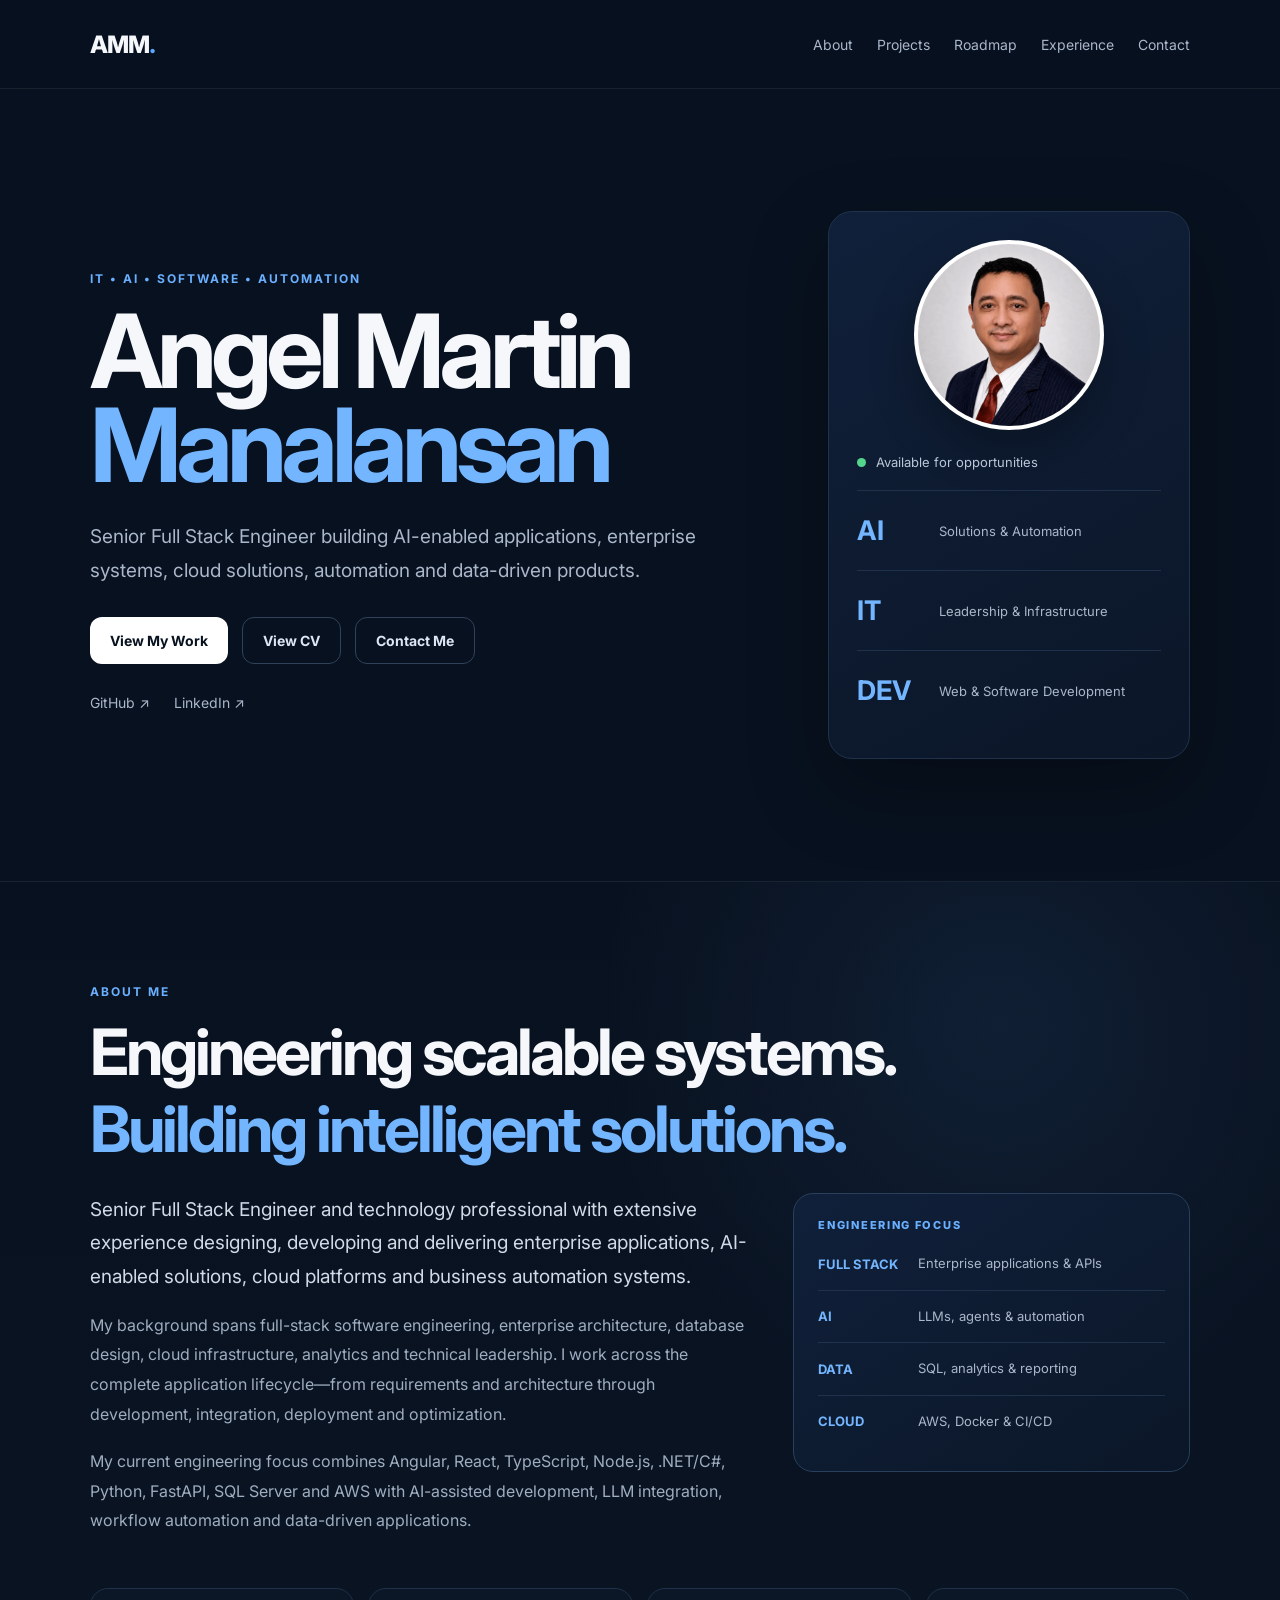
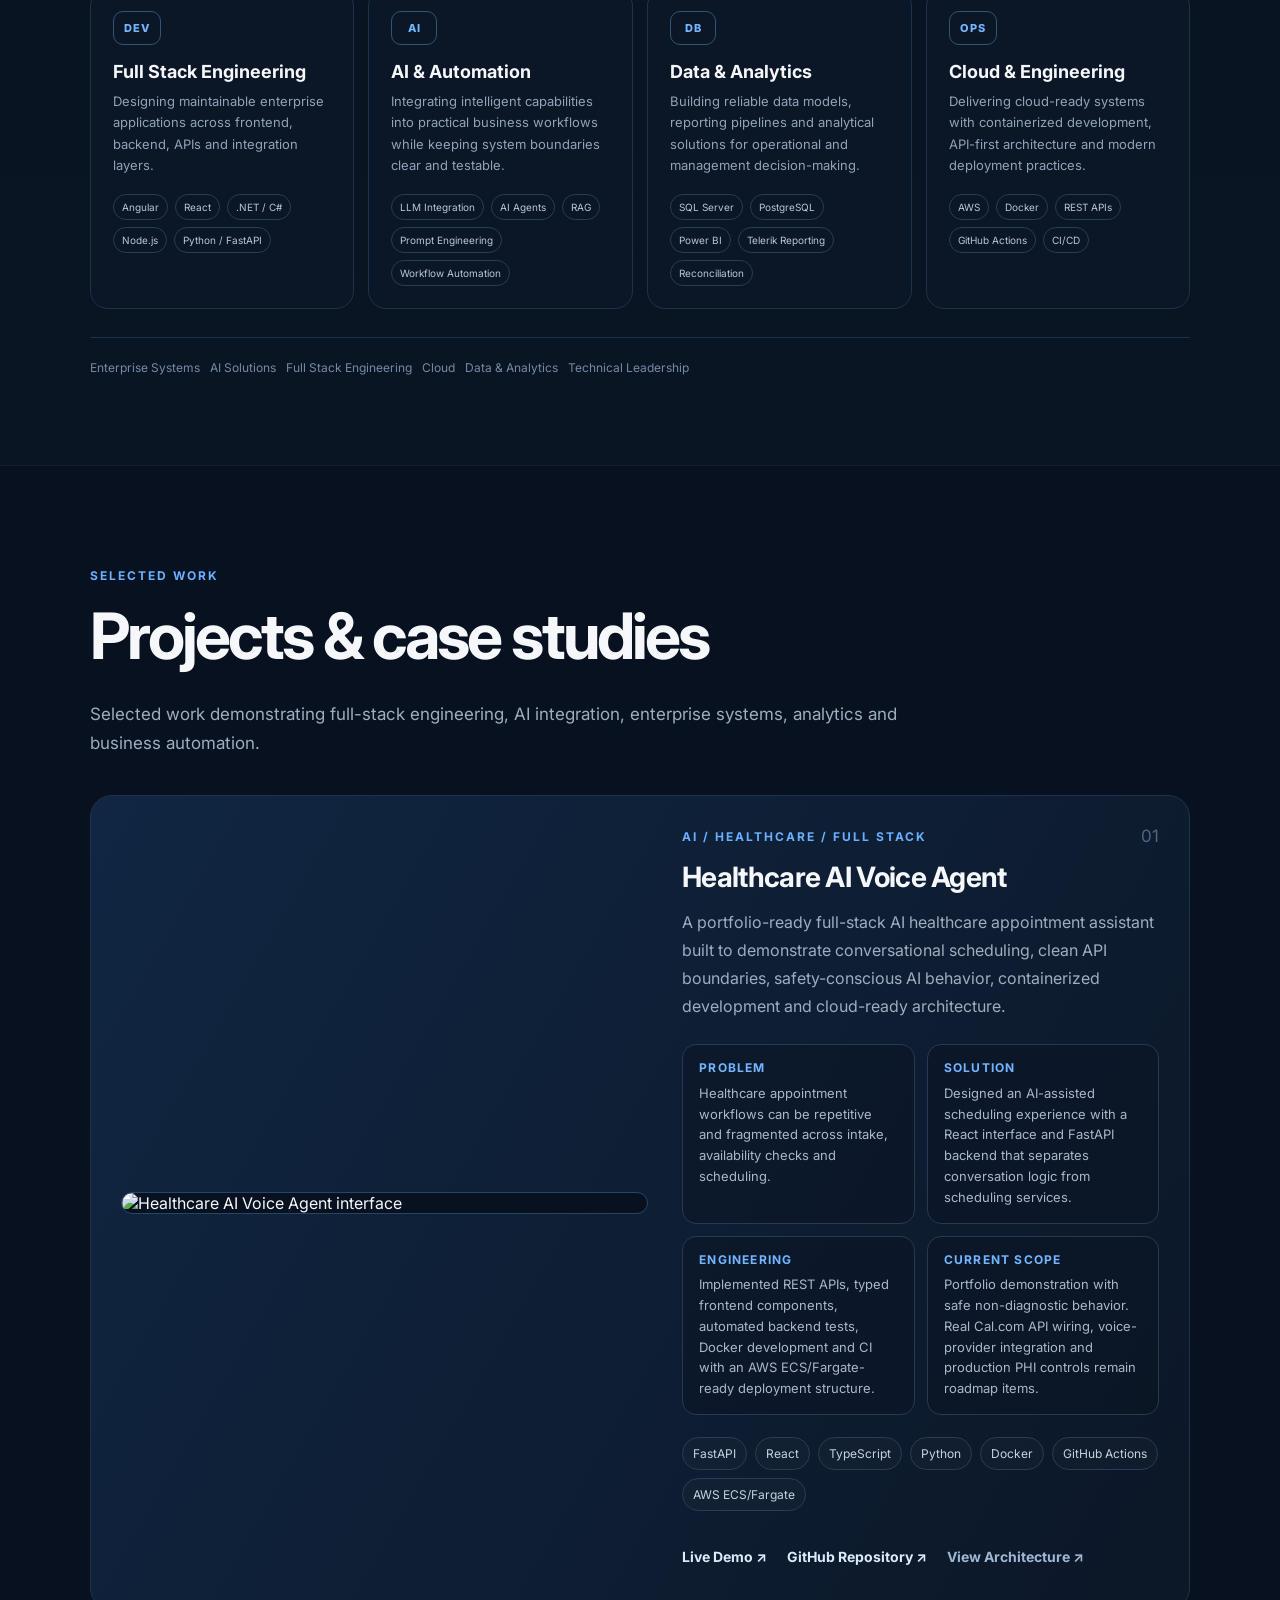
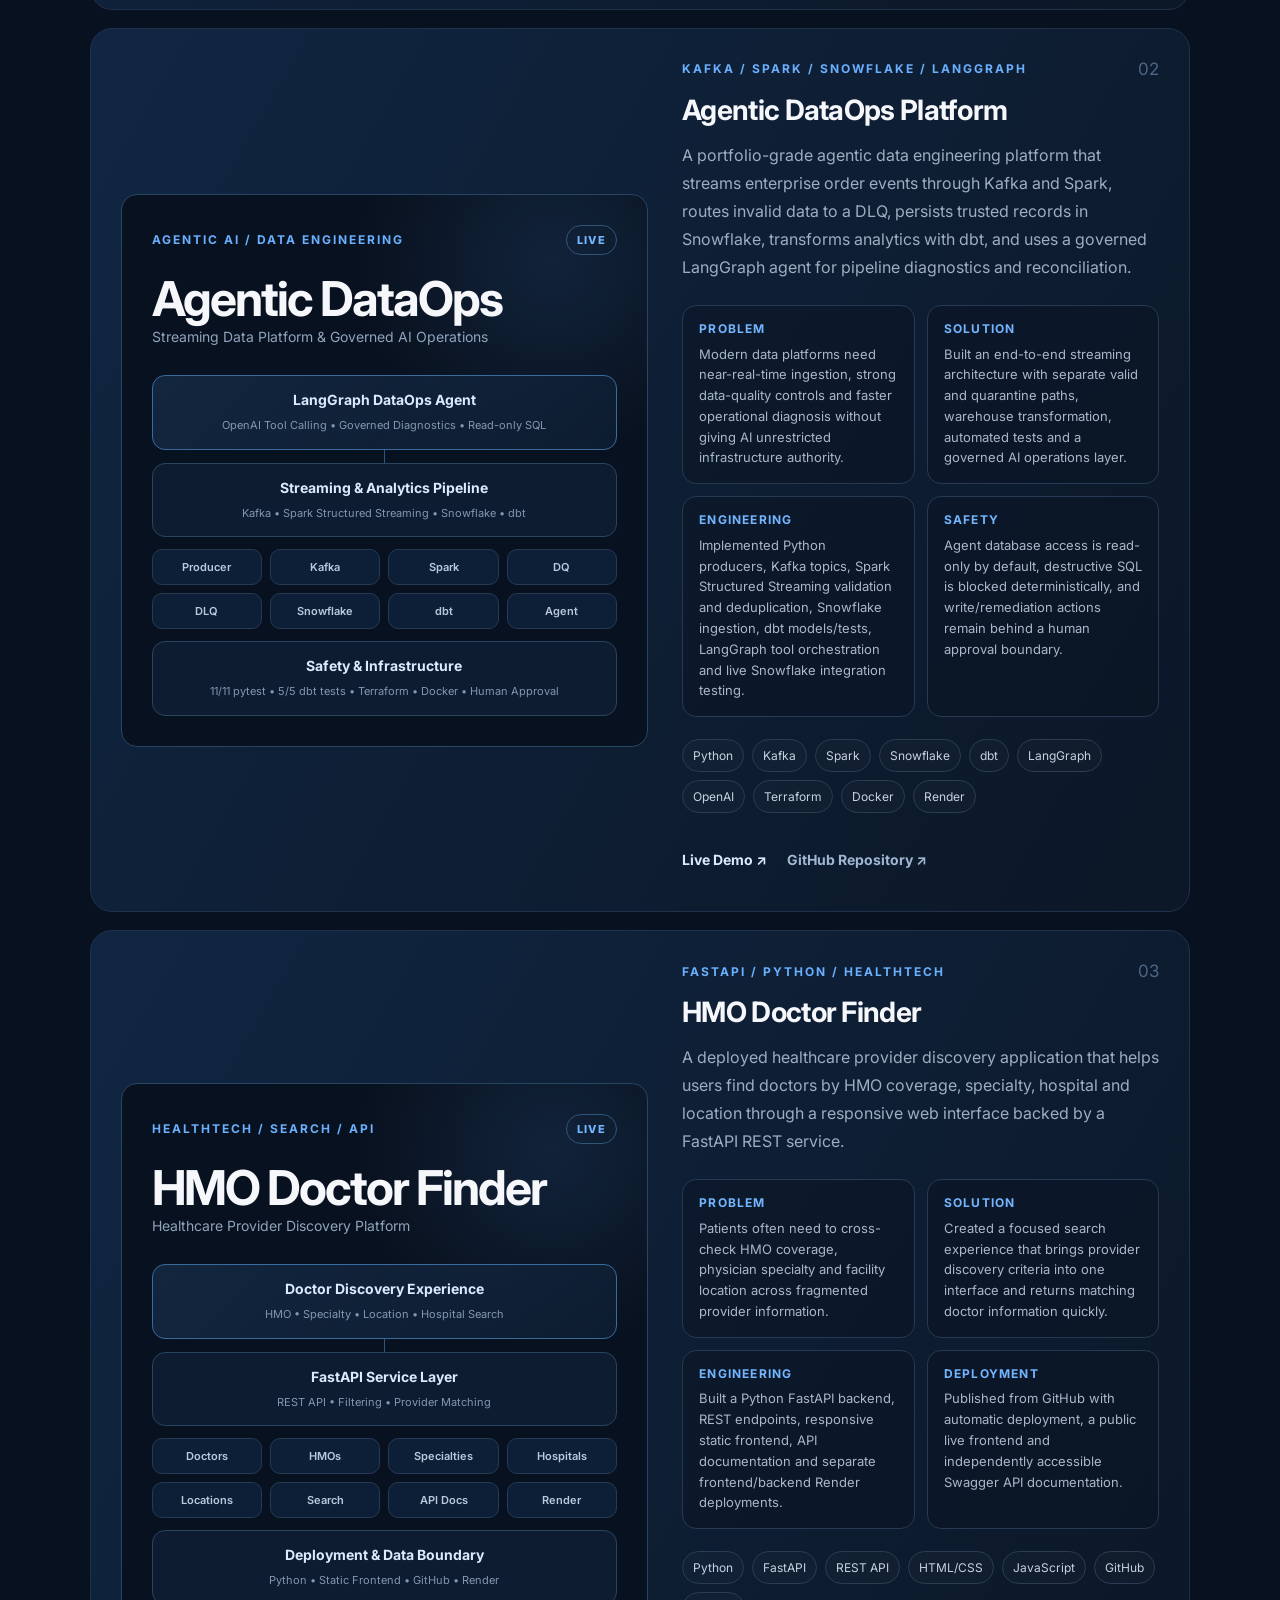
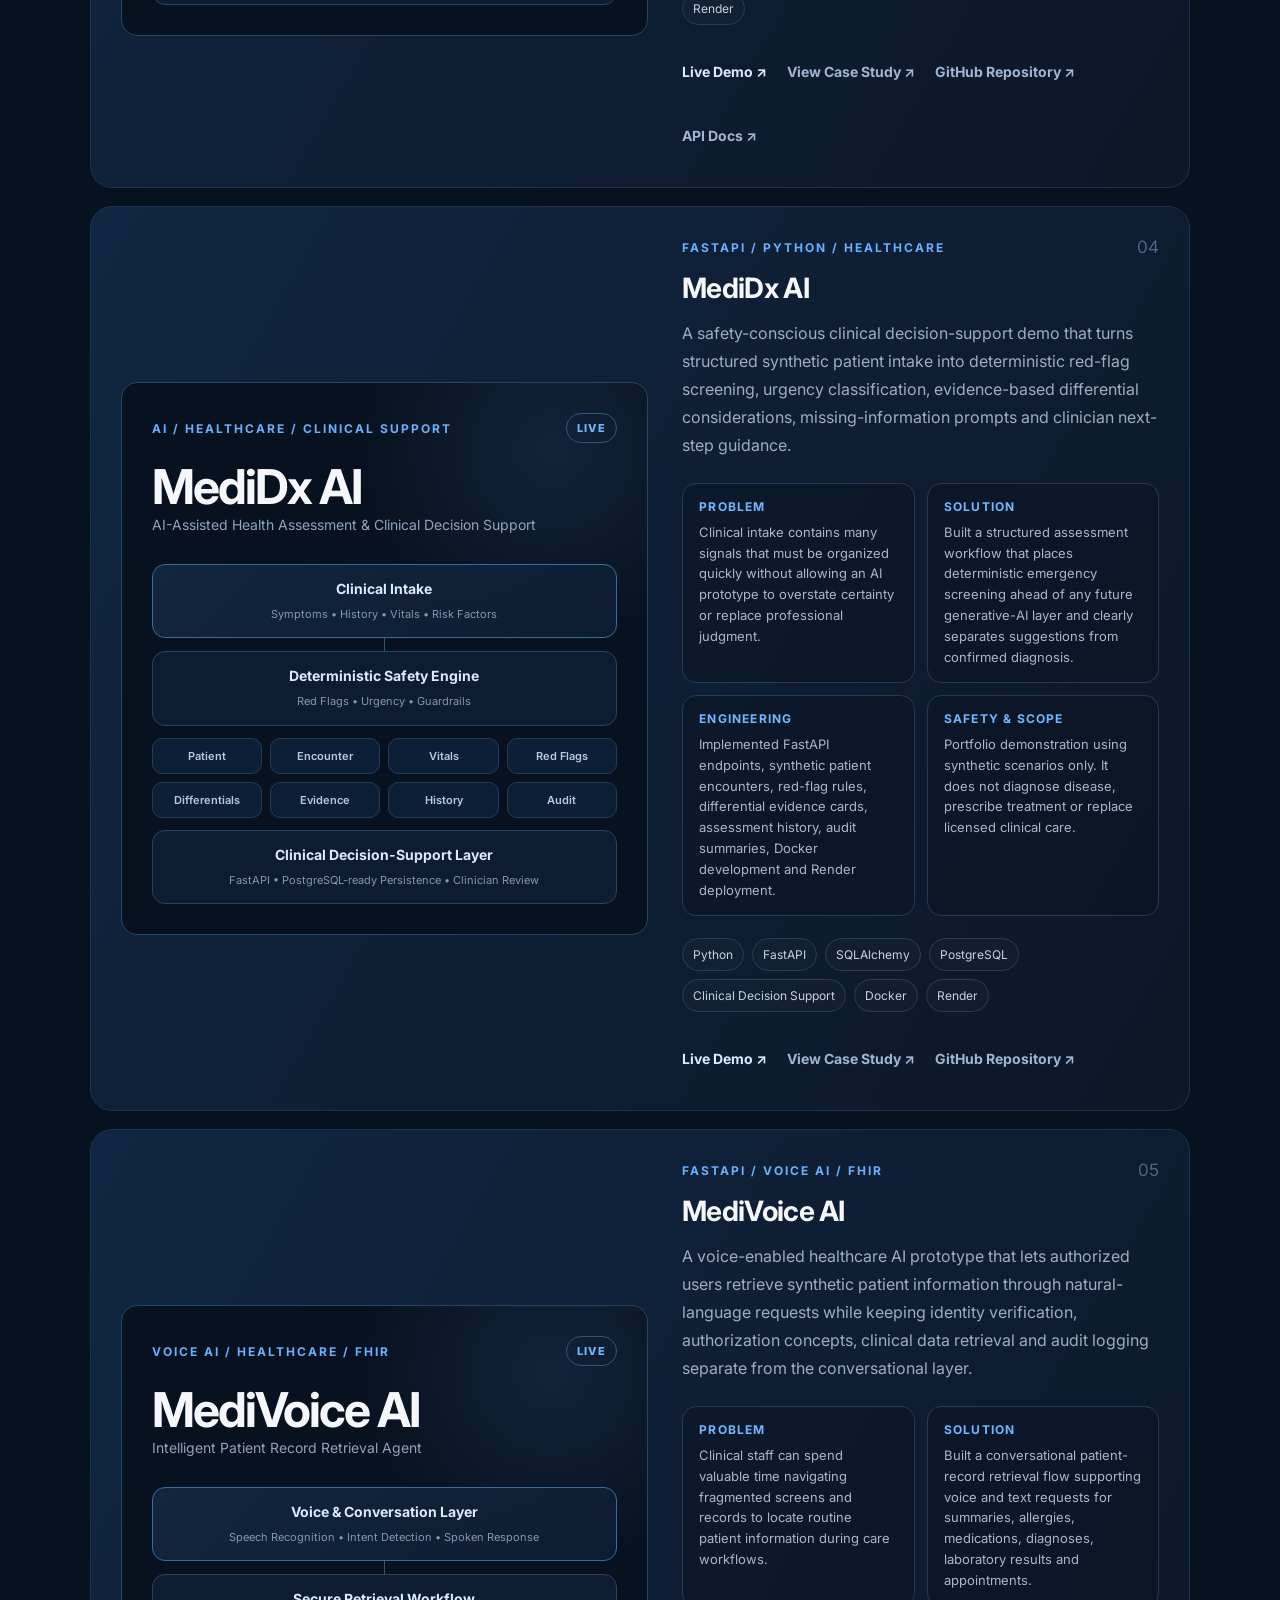
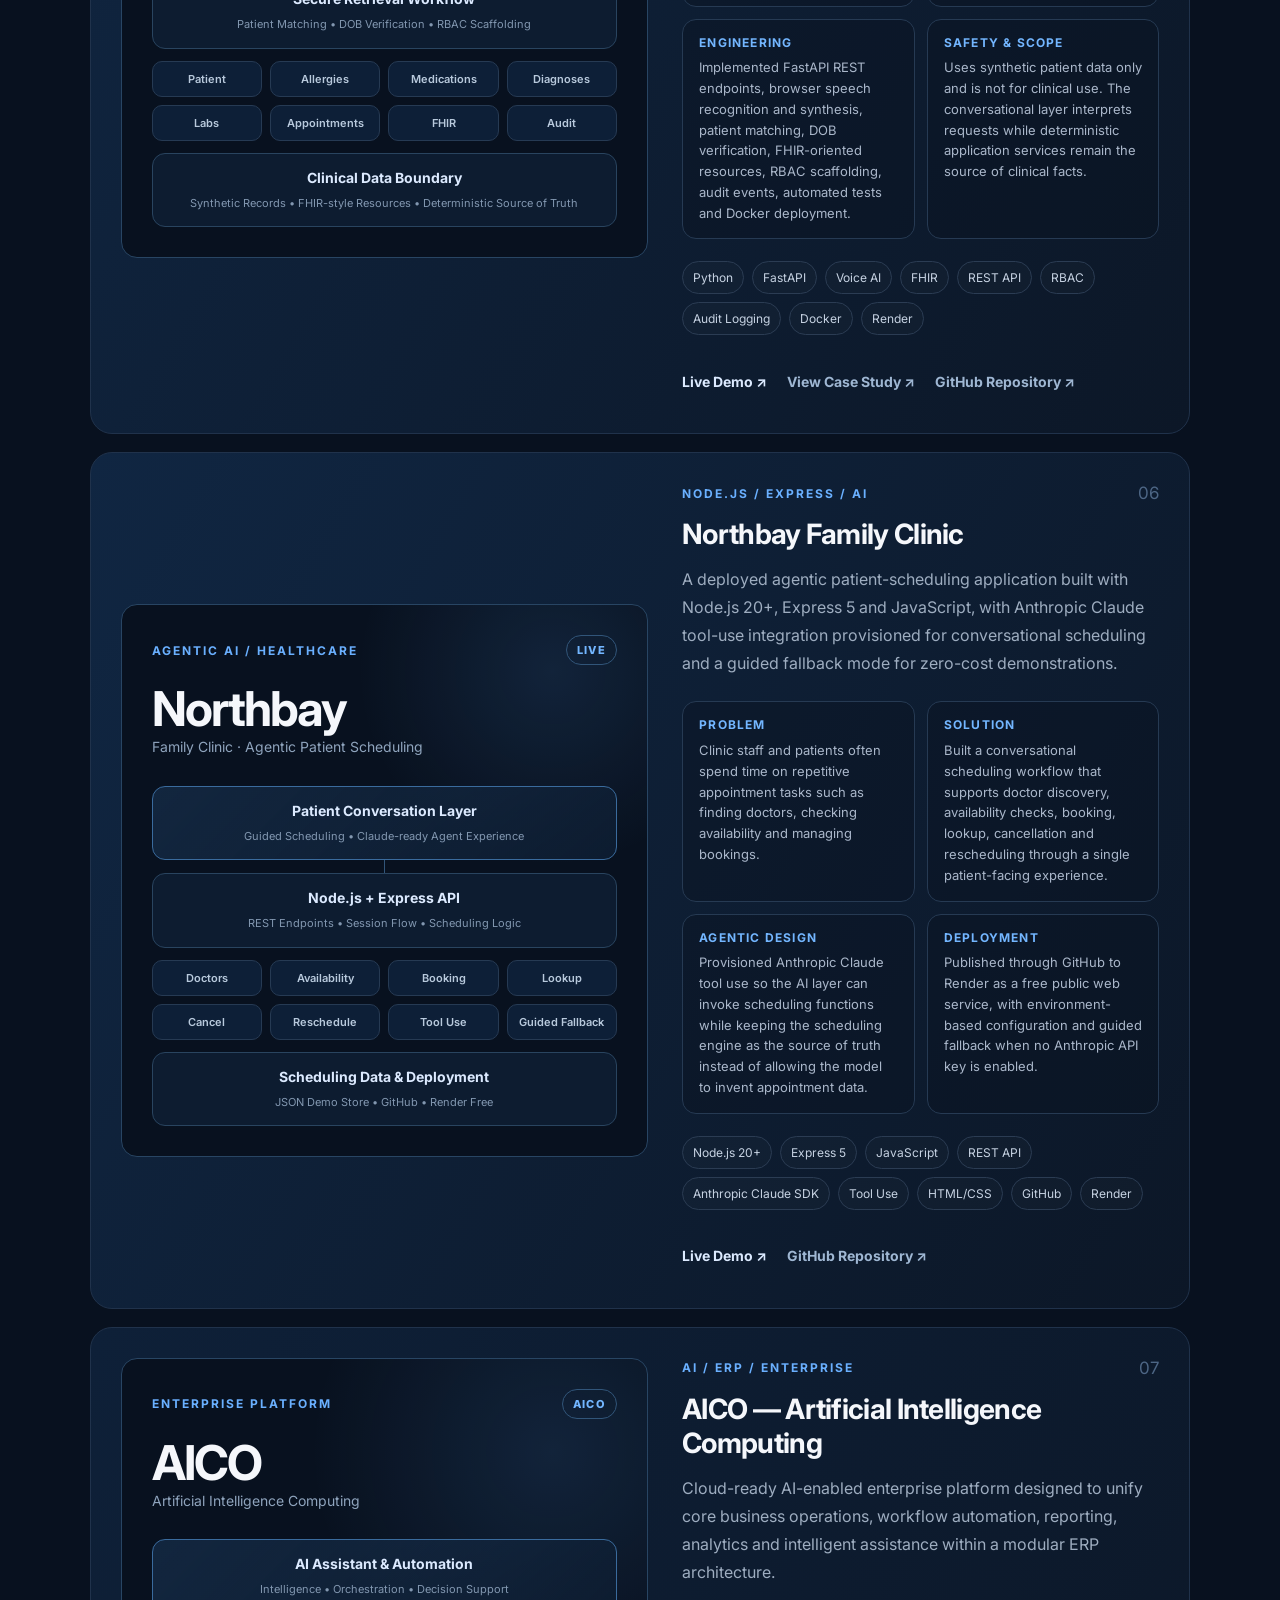
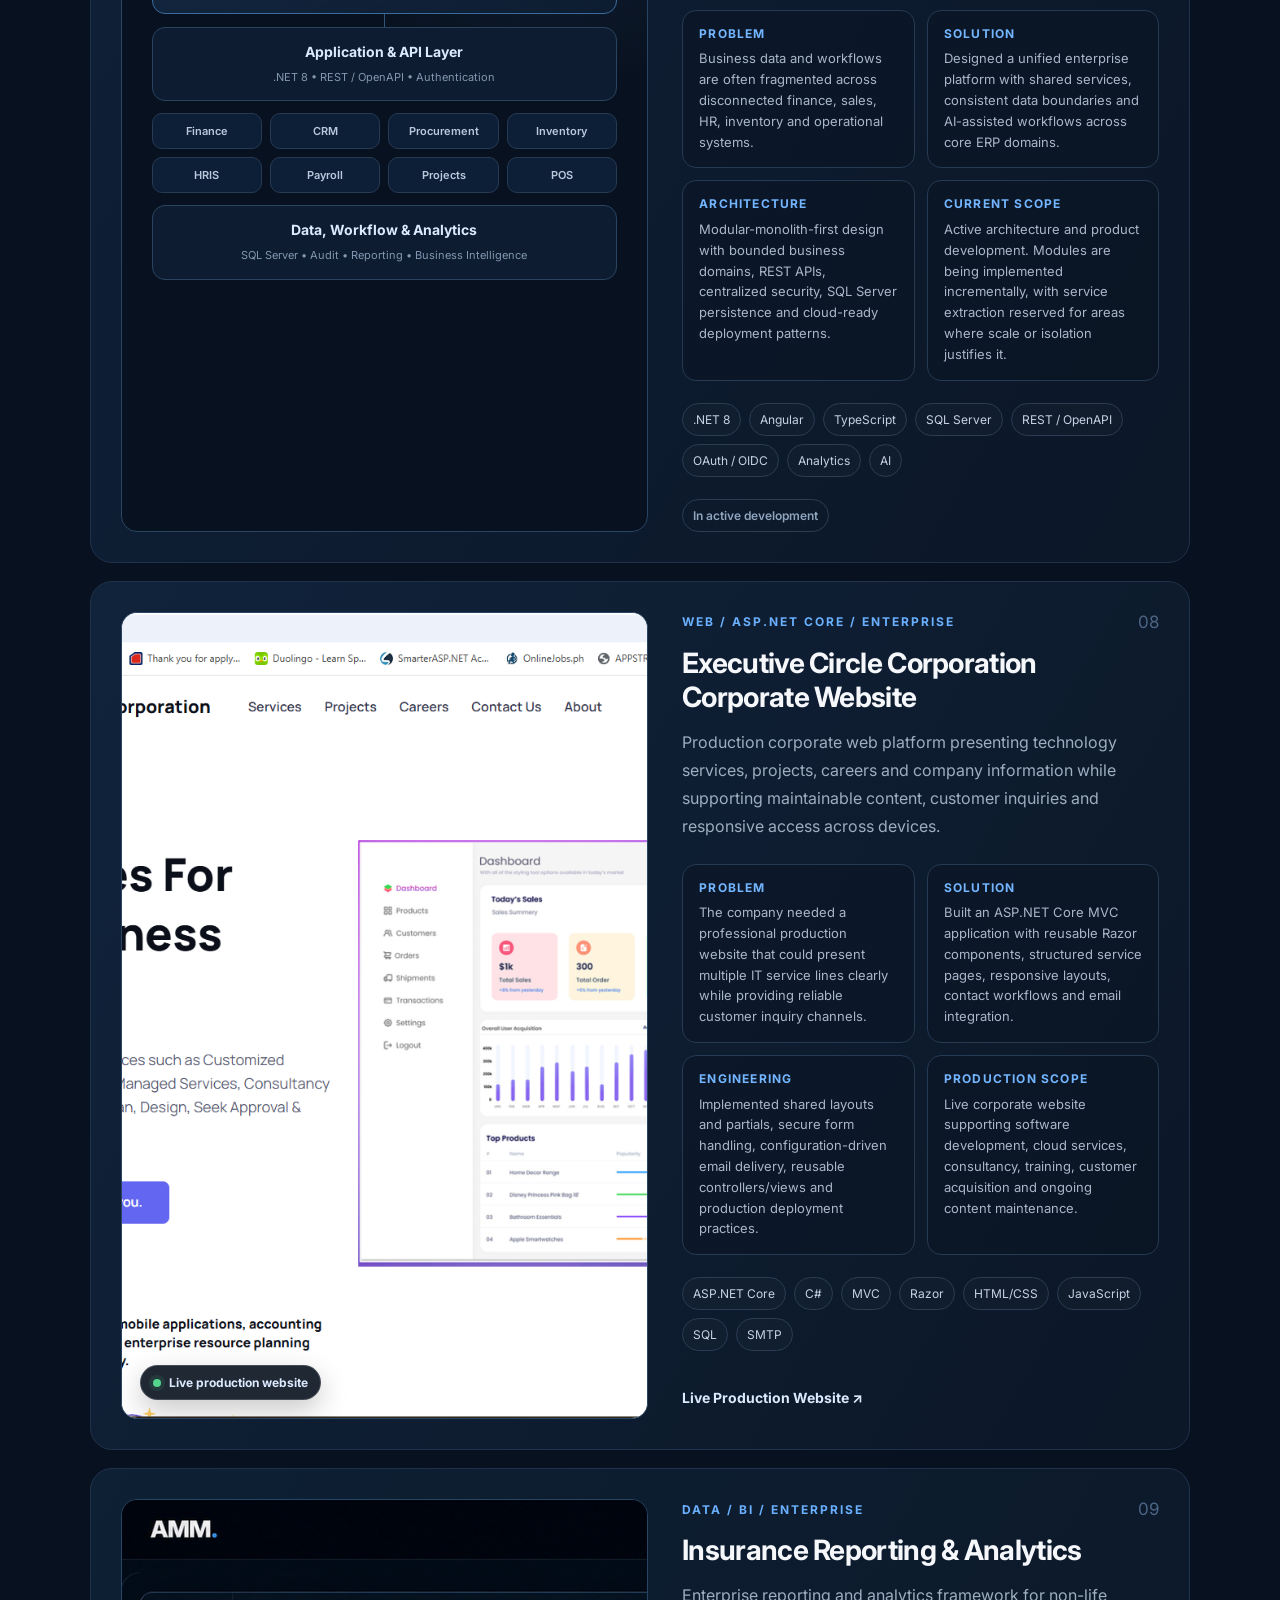
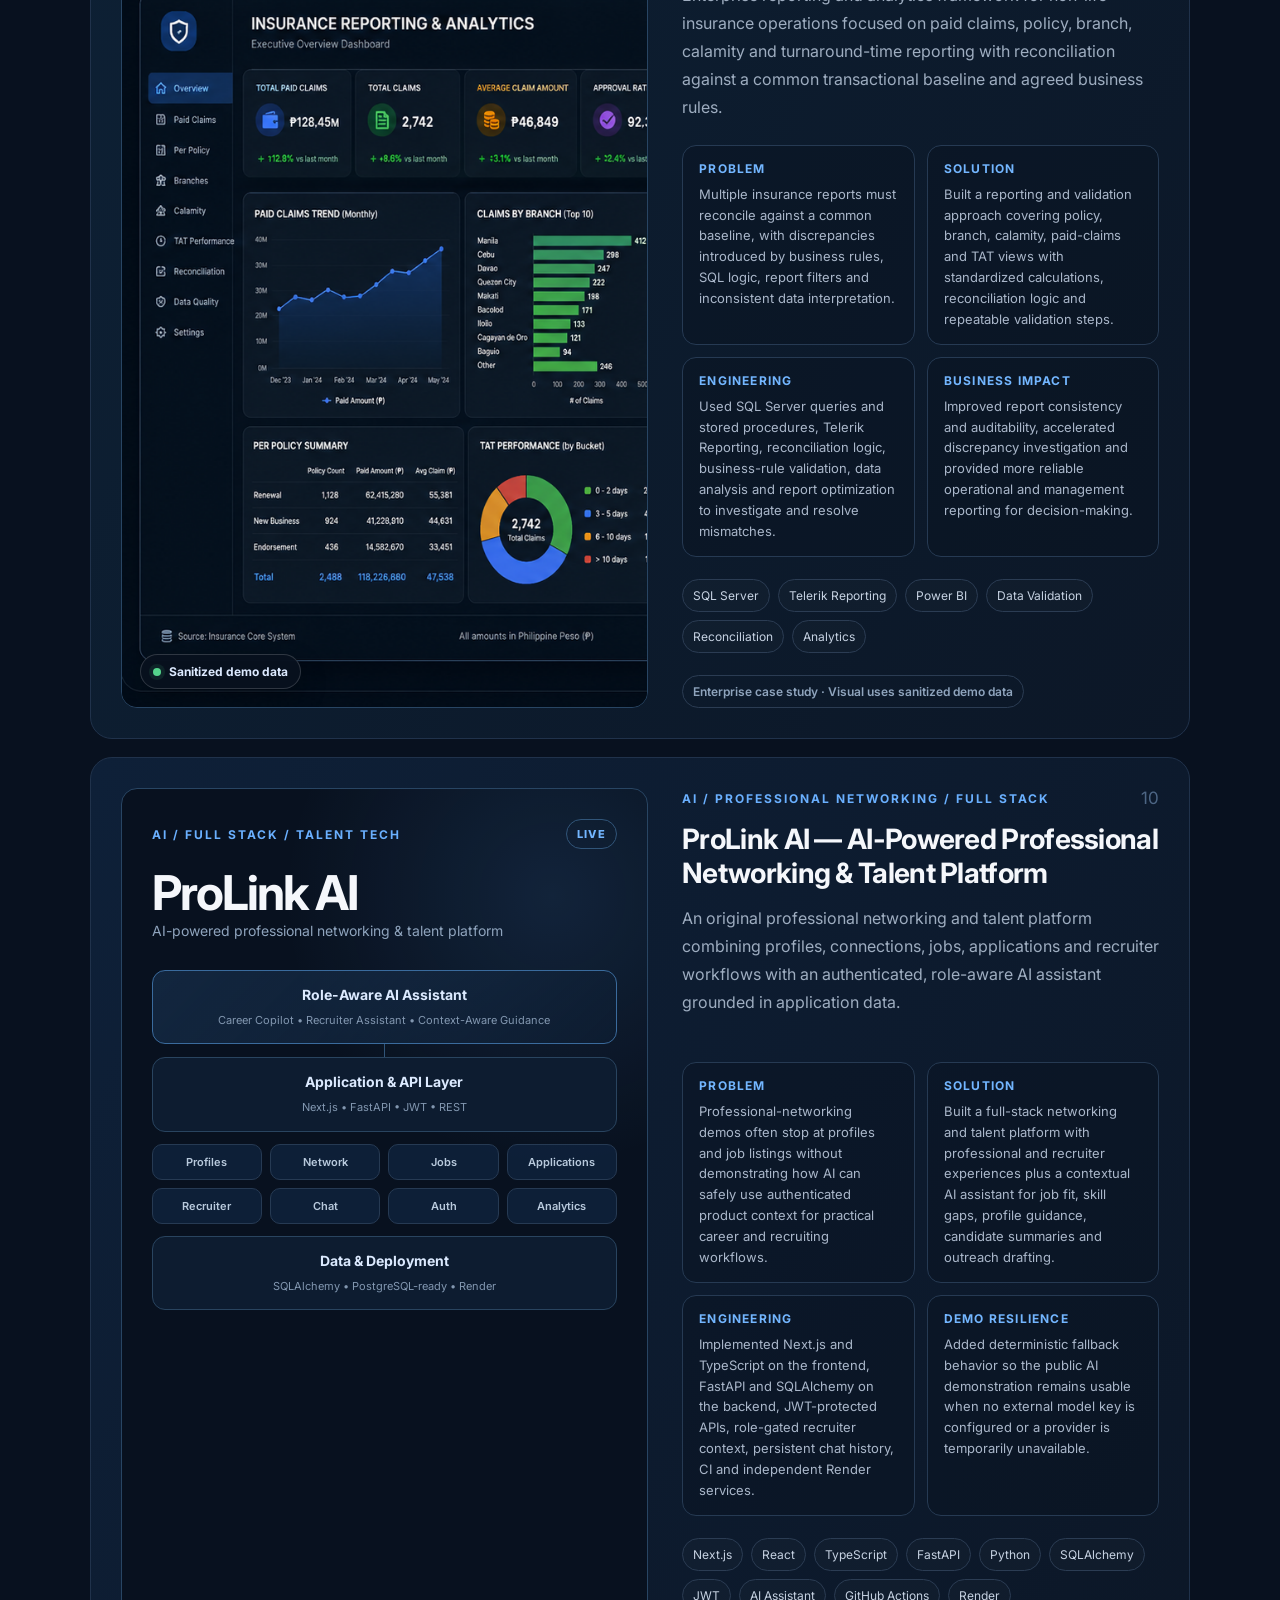
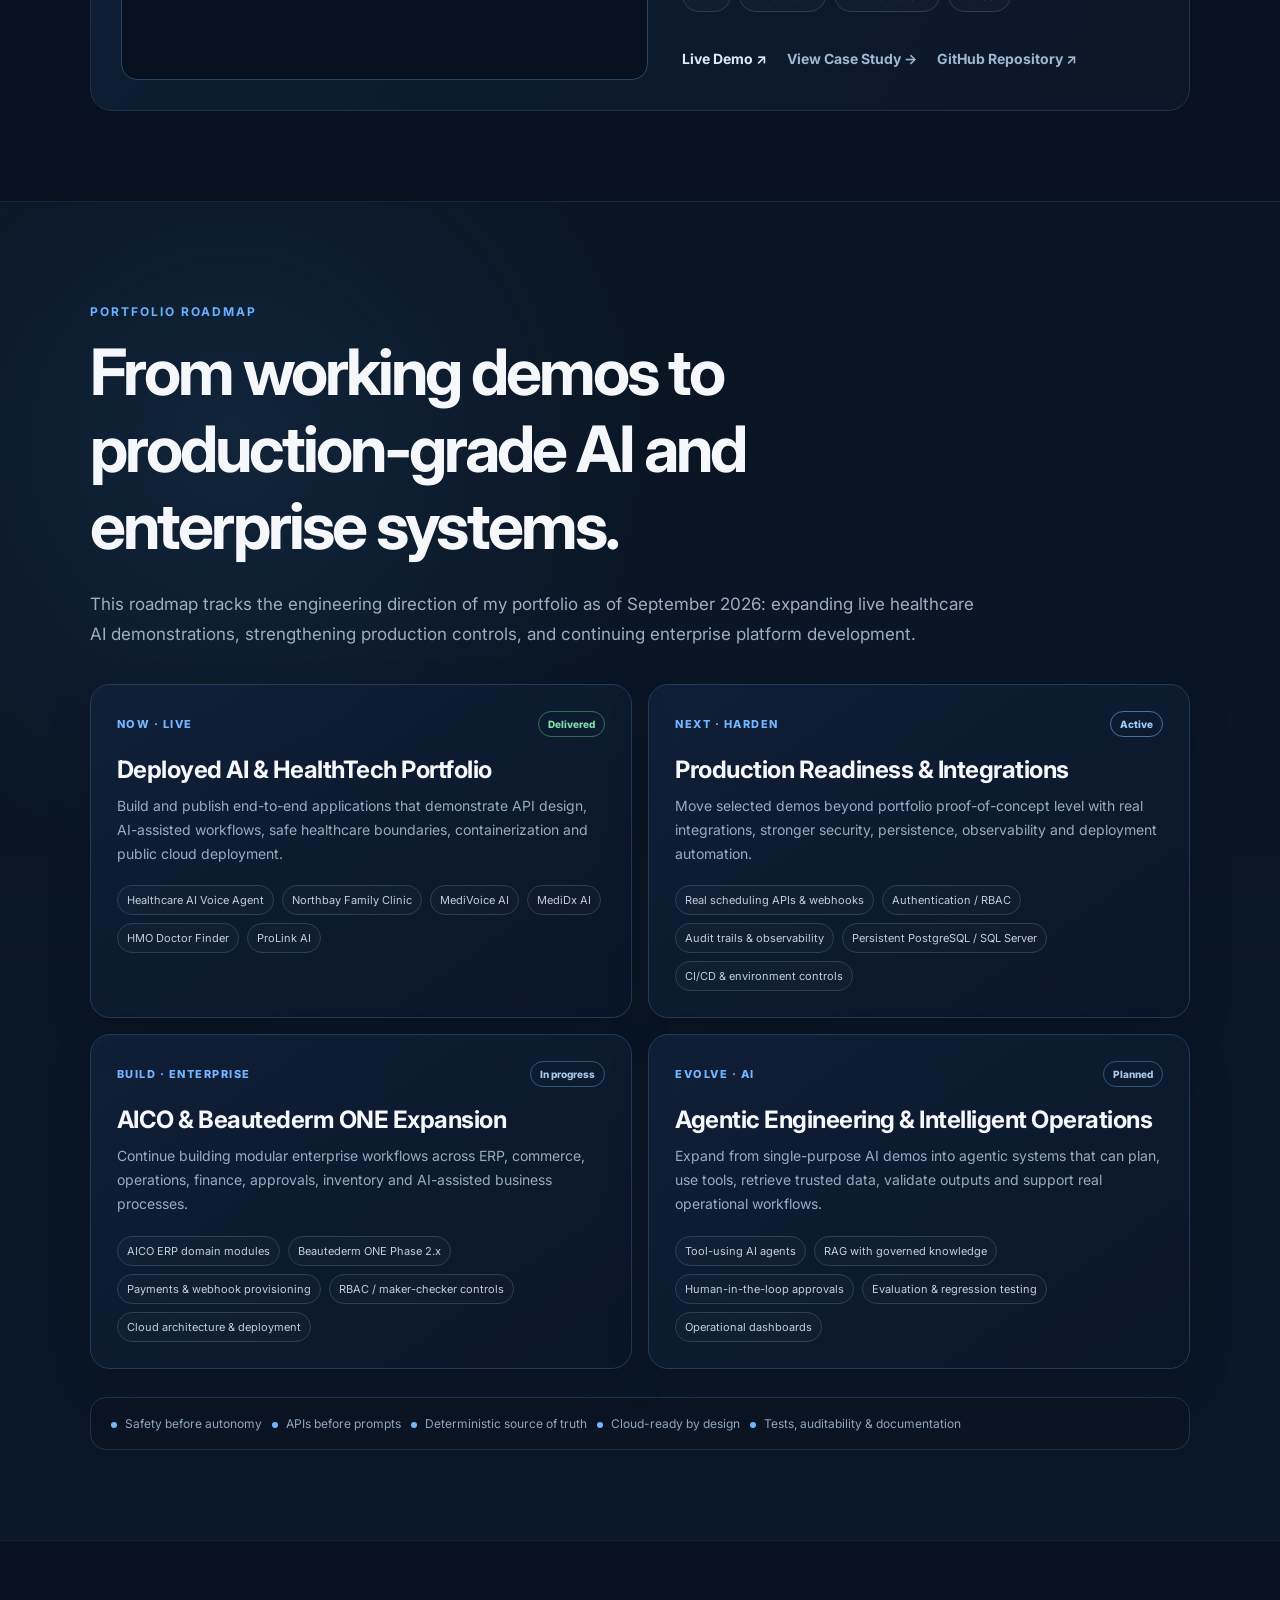
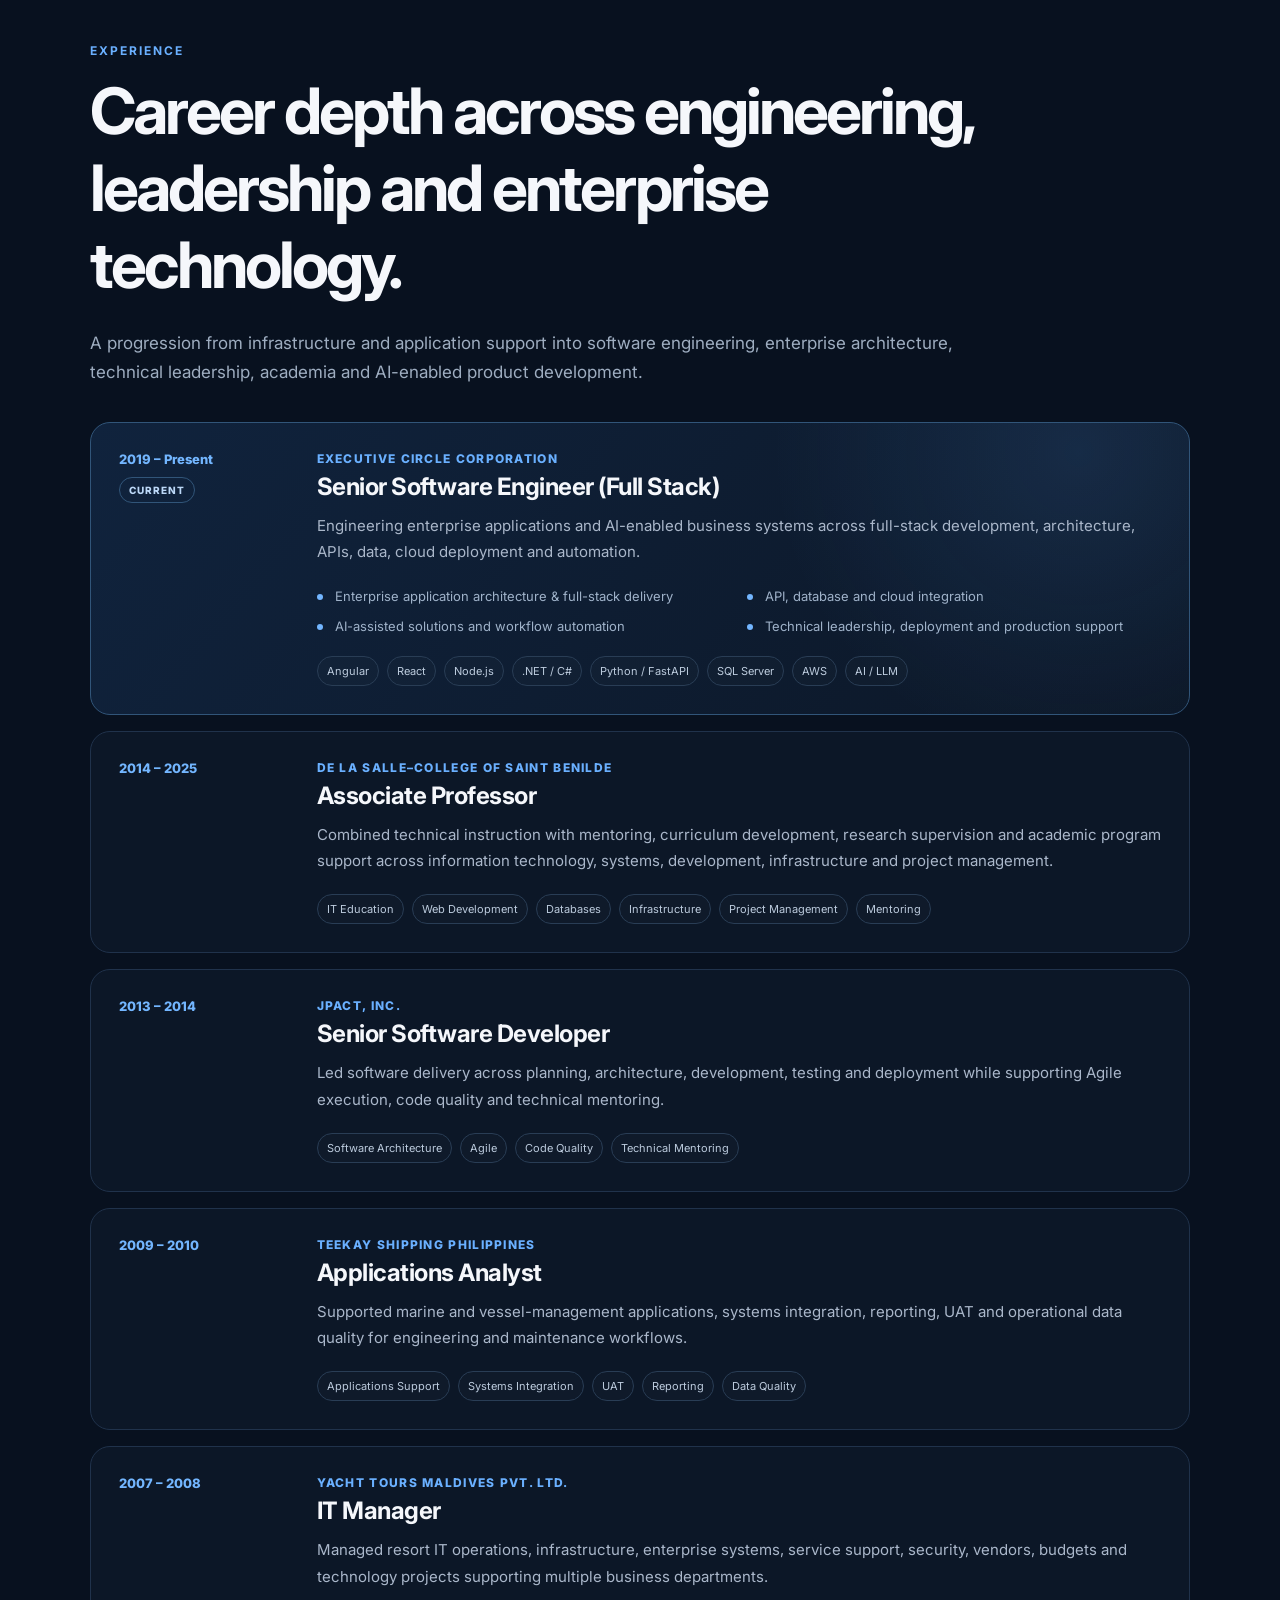
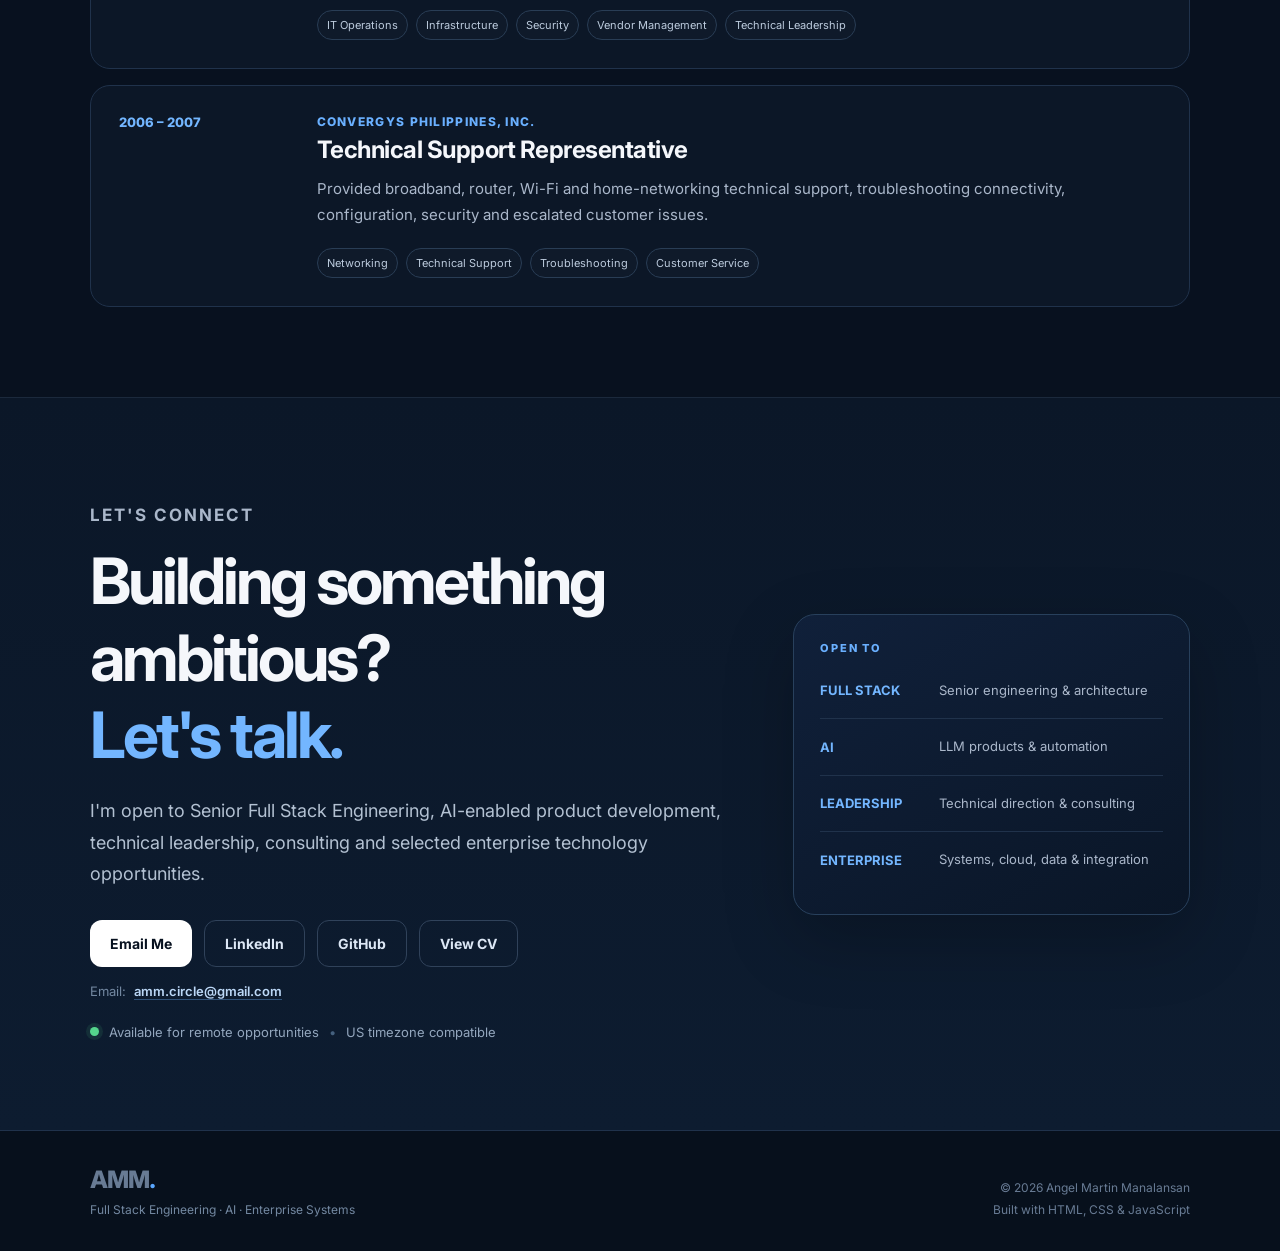
==== commit 2743cfaf: "Load dedicated ProLink AI card layout stylesheet" ====
--- a/index.html
+++ b/index.html
@@ -28,6 +28,7 @@
   <link rel="preconnect" href="https://fonts.gstatic.com" crossorigin>
   <link href="https://fonts.googleapis.com/css2?family=Inter:wght@400;500;600;700;800&display=swap" rel="stylesheet">
   <link rel="stylesheet" href="style.css?v=20260910-roadmap" />
+  <link rel="stylesheet" href="prolink-layout.css?v=20260914-0200" />
 
   <script type="application/ld+json">
   {
--- a/style.css
+++ b/style.css
@@ -1 +1,8 @@
-*{box-sizing:border-box}html{scroll-behavior:smooth}body{margin:0;background:#08111f;color:#f5f7fb;font-family:Inter,Arial,sans-serif}a{color:inherit;text-decoration:none}.nav{position:sticky;top:0;z-index:10;display:flex;justify-content:space-between;align-items:center;padding:22px 7vw;background:rgba(8,17,31,.86);backdrop-filter:blur(14px);border-bottom:1px solid rgba(255,255,255,.07)}.brand{font-size:24px;font-weight:800;letter-spacing:-1px}.brand span{color:#5aa7ff}.nav nav{display:flex;gap:24px}.nav nav a{font-size:14px;color:#aab7ca}.nav nav a:hover{color:#fff}.hero{min-height:88vh;display:grid;grid-template-columns:1.5fr .8fr;gap:60px;align-items:center;padding:80px 7vw}.eyebrow,.section-kicker,.tag{font-size:12px;font-weight:700;letter-spacing:2px;color:#6ab0ff}.hero h1{font-size:clamp(54px,8vw,110px);line-height:.92;letter-spacing:-6px;margin:18px 0 28px}.hero h1 span{color:#73b6ff}.lead{max-width:760px;font-size:19px;line-height:1.75;color:#aab7ca}.actions{display:flex;gap:14px;flex-wrap:wrap;margin:30px 0}.btn{padding:14px 20px;border-radius:12px;font-weight:700;font-size:14px}.primary{background:#fff;color:#07111f}.ghost{border:1px solid #30425a;color:#dce7f5}.socials{display:flex;gap:24px;margin-top:28px;color:#aab7ca;font-size:14px}.hero-card{padding:28px;border-radius:24px;background:linear-gradient(150deg,#10203a,#0b1627);border:1px solid #20324b;box-shadow:0 30px 80px rgba(0,0,0,.25)}.status{display:flex;gap:10px;align-items:center;color:#b9c7d8;font-size:13px;padding-bottom:20px;border-bottom:1px solid #20324b}.status span{width:9px;height:9px;border-radius:50%;background:#54d58c}.metric{display:flex;align-items:center;gap:18px;padding:23px 0;border-bottom:1px solid #20324b}.metric:last-child{border-bottom:0}.metric strong{font-size:27px;width:64px;color:#73b6ff}.metric span{font-size:13px;color:#aab7ca}.section{padding:90px 7vw;border-top:1px solid rgba(255,255,255,.06)}.section h2{max-width:900px;font-size:clamp(38px,5vw,70px);letter-spacing:-3px;margin:14px 0 26px}.about-grid{display:grid;grid-template-columns:1fr 1fr;gap:60px}.about-grid>p{font-size:18px;line-height:1.8;color:#aab7ca}.skills{display:flex;flex-wrap:wrap;gap:10px;align-content:start}.skills span{padding:10px 13px;border:1px solid #2b3c53;border-radius:999px;color:#c6d2e2;font-size:13px}.projects-intro{max-width:820px;color:#9eadc0;font-size:17px;line-height:1.75;margin:0 0 36px}.project-showcase{display:grid;grid-template-columns:repeat(2,minmax(0,1fr));gap:18px}.project-case{position:relative;overflow:hidden;min-height:330px;padding:30px;border:1px solid #20324b;border-radius:22px;background:#0c1727;transition:transform .2s ease,border-color .2s ease,box-shadow .2s ease}.project-case:hover{transform:translateY(-4px);border-color:#4c7eb5;box-shadow:0 22px 55px rgba(0,0,0,.18)}.featured-case{grid-column:1/-1;display:grid;grid-template-columns:1.05fr .95fr;gap:34px;align-items:center;background:linear-gradient(120deg,#102642,#0c1727)}.project-visual{border-radius:16px;overflow:hidden;border:1px solid #284563;background:#08111f}.project-visual img{display:block;width:100%;height:auto}.project-content{min-width:0}.project-topline{display:flex;justify-content:space-between;align-items:center;gap:18px}.project-case h3{font-size:28px;margin:14px 0 14px;letter-spacing:-.7px}.project-case p{line-height:1.75;color:#9eadc0;margin:0}.project-number{font-size:17px;color:#4d6685}.project-tech{display:flex;flex-wrap:wrap;gap:8px;margin-top:22px}.project-tech span{padding:8px 10px;border:1px solid #2b3c53;border-radius:999px;color:#c6d2e2;font-size:12px;background:rgba(255,255,255,.015)}.project-actions{margin-top:24px;display:flex;flex-wrap:wrap;gap:20px;align-items:center}.project-link{display:inline-flex;align-items:center;gap:8px;font-size:14px;font-weight:700;color:#dceaff}.project-link:hover{color:#73b6ff}.secondary-link{color:#9fb7d3}.project-status{margin-top:22px;display:inline-flex;padding:8px 10px;border-radius:999px;border:1px solid #2b3c53;color:#8fa4bd;font-size:12px;font-weight:600}.timeline{max-width:900px}.timeline-item{display:grid;grid-template-columns:140px 1fr;gap:30px;padding:30px 0;border-top:1px solid #20324b}.timeline-item .year{color:#6ab0ff;font-size:13px;font-weight:700}.timeline-item h3{margin:0 0 10px}.timeline-item p{color:#aab7ca;line-height:1.7}.contact{background:linear-gradient(180deg,#0b1728,#0d1c30)}.contact p{color:#aab7ca;font-size:17px;max-width:760px}footer{display:flex;justify-content:space-between;gap:20px;padding:28px 7vw;border-top:1px solid #20324b;color:#687b94;font-size:12px}.profile-wrap{display:flex;justify-content:center;margin-bottom:24px}.profile-photo{width:190px;height:190px;object-fit:cover;object-position:center top;border-radius:50%;border:4px solid rgba(255,255,255,.12);box-shadow:0 20px 45px rgba(0,0,0,.28);background:#fff}.project-summary{margin-bottom:22px!important}.case-study-grid{display:grid;grid-template-columns:repeat(2,minmax(0,1fr));gap:12px;margin-top:24px}.case-study-item{min-width:0;padding:15px 16px;border:1px solid #263a53;border-radius:14px;background:rgba(8,17,31,.38)}.case-study-item strong{display:block;margin-bottom:7px;color:#73b6ff;font-size:12px;font-weight:700;letter-spacing:1.2px;line-height:1.3;text-transform:uppercase}.case-study-item span{display:block;color:#aab7ca;font-size:13px;font-weight:400;line-height:1.6}section[id]{scroll-margin-top:92px}.featured-case .case-study-grid{display:grid!important;grid-template-columns:repeat(2,minmax(0,1fr))!important;gap:12px!important;margin-top:24px!important}.aico-case{grid-column:1/-1;display:grid;grid-template-columns:1.05fr .95fr;gap:34px;align-items:stretch;background:linear-gradient(120deg,#0e2038,#0c1727)}.aico-visual{min-width:0;padding:30px;border:1px solid #284563;border-radius:16px;background:radial-gradient(circle at 82% 12%,rgba(90,167,255,.12),transparent 30%),#08111f}.aico-visual-head{display:flex;justify-content:space-between;align-items:center;gap:18px}.aico-badge{padding:7px 10px;border:1px solid #315579;border-radius:999px;color:#73b6ff;font-size:11px;font-weight:800;letter-spacing:1.4px}.aico-visual h3{margin:20px 0 2px;font-size:48px;line-height:1;letter-spacing:-2px}.aico-subtitle{margin-bottom:26px!important;font-size:14px;color:#8fa4bd!important}.aico-architecture{display:flex;flex-direction:column;align-items:center}.aico-layer{width:100%;padding:15px 18px;border:1px solid #29445f;border-radius:13px;background:#0d1c30;text-align:center}.aico-layer strong{display:block;margin-bottom:5px;color:#dceaff;font-size:14px}.aico-layer span{color:#8297b0;font-size:11px;line-height:1.5}.aico-ai{border-color:#3a6b9d;background:linear-gradient(135deg,rgba(54,112,174,.22),#0d1c30)}.aico-data{margin-top:12px}.aico-connector{width:1px;height:13px;background:#315579}.aico-modules{width:100%;display:grid;grid-template-columns:repeat(4,minmax(0,1fr));gap:8px;margin-top:12px}.aico-modules span{padding:10px 6px;border:1px solid #263a53;border-radius:10px;background:rgba(16,38,66,.7);color:#b8c9dc;font-size:11px;font-weight:600;text-align:center}.aico-case .case-study-grid{display:grid;grid-template-columns:repeat(2,minmax(0,1fr));gap:12px;margin-top:24px}.ecc-case,.insurance-case{grid-column:1/-1;display:grid;grid-template-columns:1.05fr .95fr;gap:34px;align-items:center}.ecc-case{background:linear-gradient(120deg,#10233b,#0c1727)}.insurance-case{background:linear-gradient(120deg,#0d2034,#0c1727)}.ecc-visual,.insurance-visual{position:relative;overflow:hidden;align-self:stretch;display:flex;align-items:center}.ecc-visual{background:#f7f8fb}.insurance-visual{background:#07111f}.ecc-visual img,.insurance-visual img{width:100%;height:100%;min-height:430px;object-fit:cover}.ecc-visual img{object-position:center top}.insurance-visual img{object-position:left center}.live-site-badge,.demo-data-badge{position:absolute;left:18px;bottom:18px;display:inline-flex;align-items:center;gap:8px;padding:9px 12px;border:1px solid rgba(255,255,255,.16);border-radius:999px;background:rgba(8,17,31,.9);backdrop-filter:blur(10px);color:#dceaff;font-size:12px;font-weight:700;box-shadow:0 10px 28px rgba(0,0,0,.22)}.live-site-badge span,.demo-data-badge span{width:8px;height:8px;border-radius:50%;background:#54d58c;box-shadow:0 0 0 4px rgba(84,213,140,.1)}.about-section{background:radial-gradient(circle at 78% 12%,rgba(90,167,255,.09),transparent 28%),linear-gradient(180deg,#08111f,#0a1524)}.about-heading-accent{color:#73b6ff}.about-intro{display:grid;grid-template-columns:1.25fr .75fr;gap:42px;align-items:start;margin-top:10px}.about-copy{max-width:900px}.about-copy p{margin:0 0 18px;color:#9eadc0;font-size:16px;line-height:1.85}.about-copy .about-lead{color:#d1dbe7;font-size:19px;line-height:1.75}.about-profile-card{padding:24px;border:1px solid #28405c;border-radius:20px;background:linear-gradient(145deg,#10203a,#0b1728)}.about-card-kicker{margin:0 0 6px!important;color:#6ab0ff!important;font-size:11px!important;font-weight:800;letter-spacing:1.7px}.about-focus-row{display:grid;grid-template-columns:88px 1fr;gap:12px;align-items:center;padding:16px 0;border-bottom:1px solid #20324b}.about-focus-row:last-child{border-bottom:0}.about-focus-row strong{color:#73b6ff;font-size:13px}.about-focus-row span{color:#aab7ca;font-size:13px;line-height:1.5}.capability-grid{display:grid;grid-template-columns:repeat(4,minmax(0,1fr));gap:14px;margin-top:34px}.capability-card{min-width:0;padding:22px;border:1px solid #20324b;border-radius:18px;background:rgba(12,23,39,.86)}.capability-icon{display:inline-flex;align-items:center;justify-content:center;min-width:46px;height:34px;padding:0 10px;border:1px solid #315579;border-radius:10px;color:#73b6ff;font-size:11px;font-weight:800;letter-spacing:1px}.capability-card h3{margin:16px 0 9px;font-size:18px}.capability-card p{margin:0;color:#91a3b9;font-size:13px;line-height:1.65}.capability-tags{display:flex;flex-wrap:wrap;gap:7px;margin-top:17px}.capability-tags span{padding:6px 8px;border:1px solid #293d55;border-radius:999px;color:#b7c7da;font-size:10px}.credibility-strip{display:flex;flex-wrap:wrap;gap:10px;margin-top:28px;padding-top:22px;border-top:1px solid #20324b}.credibility-strip span{color:#738aa5;font-size:12px}.roadmap-section{background:radial-gradient(circle at 18% 18%,rgba(90,167,255,.1),transparent 28%),linear-gradient(180deg,#091523,#0a1728)}.roadmap-intro{max-width:900px;margin:0 0 34px;color:#9eadc0;font-size:17px;line-height:1.75}.roadmap-grid{display:grid;grid-template-columns:repeat(2,minmax(0,1fr));gap:16px}.roadmap-card{padding:26px;border:1px solid #253a53;border-radius:20px;background:linear-gradient(145deg,rgba(16,32,58,.88),rgba(10,22,39,.96));box-shadow:0 18px 45px rgba(0,0,0,.13)}.roadmap-card:hover{border-color:#4c7eb5}.roadmap-card-head{display:flex;justify-content:space-between;gap:14px;align-items:center}.roadmap-phase{color:#73b6ff;font-size:11px;font-weight:800;letter-spacing:1.5px}.roadmap-status{padding:6px 9px;border:1px solid #315579;border-radius:999px;color:#a9c9ea;font-size:10px;font-weight:800}.roadmap-complete .roadmap-status{border-color:rgba(84,213,140,.45);color:#80e0aa}.roadmap-active .roadmap-status{border-color:rgba(115,182,255,.55);color:#9ed0ff}.roadmap-card h3{margin:18px 0 10px;font-size:24px;letter-spacing:-.5px}.roadmap-card p{margin:0;color:#99abc0;font-size:14px;line-height:1.7}.roadmap-items{display:flex;flex-wrap:wrap;gap:8px;margin-top:20px}.roadmap-items span{padding:7px 9px;border:1px solid #2b3f57;border-radius:999px;background:rgba(255,255,255,.015);color:#c0cede;font-size:11px}.roadmap-principles{display:flex;flex-wrap:wrap;gap:10px;margin-top:28px;padding:18px 20px;border:1px solid #20324b;border-radius:16px;background:#0a1422}.roadmap-principles span{position:relative;padding-left:14px;color:#91a5bd;font-size:12px}.roadmap-principles span:before{content:"";position:absolute;left:0;top:.5em;width:6px;height:6px;border-radius:50%;background:#73b6ff}.experience-intro{max-width:900px;margin:0 0 34px;color:#9eadc0;font-size:17px;line-height:1.75}.experience-stack{display:grid;gap:16px}.experience-card{display:grid;grid-template-columns:170px 1fr;gap:28px;padding:28px;border:1px solid #20324b;border-radius:20px;background:#0c1727}.experience-featured{background:radial-gradient(circle at 90% 10%,rgba(90,167,255,.12),transparent 30%),linear-gradient(130deg,#10233d,#0c1727);border-color:#315579}.experience-meta{display:flex;flex-direction:column;align-items:flex-start;gap:10px}.experience-period{color:#73b6ff;font-size:13px;font-weight:800}.experience-status{display:inline-flex;padding:6px 9px;border:1px solid #315579;border-radius:999px;color:#bcd8f7;font-size:10px;font-weight:800;letter-spacing:1px;text-transform:uppercase}.experience-company{margin:0 0 6px;color:#6ab0ff;font-size:12px;font-weight:800;letter-spacing:1.3px;text-transform:uppercase}.experience-body h3{margin:0 0 12px;font-size:24px;letter-spacing:-.5px}.experience-summary{max-width:980px;margin:0;color:#aab7ca;font-size:15px;line-height:1.75}.experience-points{display:grid;grid-template-columns:repeat(2,minmax(0,1fr));gap:10px 16px;margin-top:20px}.experience-points span{position:relative;padding-left:18px;color:#9fb2c9;font-size:13px;line-height:1.55}.experience-points span:before{content:"";position:absolute;left:0;top:.65em;width:6px;height:6px;border-radius:50%;background:#73b6ff}.experience-tags{display:flex;flex-wrap:wrap;gap:8px;margin-top:20px}.experience-tags span{padding:7px 9px;border:1px solid #293d55;border-radius:999px;color:#bccbdd;font-size:11px;background:rgba(255,255,255,.012)}.contact-shell{display:grid;grid-template-columns:1.25fr .75fr;gap:42px;align-items:center}.contact-copy h2{max-width:900px;margin-bottom:22px}.contact-copy h2 span{color:#73b6ff}.contact-lead{max-width:850px!important;margin:0;color:#b3c1d2!important;font-size:18px!important;line-height:1.75}.contact-actions{display:flex;flex-wrap:wrap;gap:12px;margin-top:30px}.availability-line{display:flex;flex-wrap:wrap;align-items:center;gap:10px;margin-top:24px;color:#93a6bd;font-size:13px}.availability-dot{width:9px;height:9px;border-radius:50%;background:#54d58c;box-shadow:0 0 0 4px rgba(84,213,140,.1)}.availability-divider{color:#45617f}.contact-card{padding:26px;border:1px solid #28405c;border-radius:22px;background:linear-gradient(150deg,#10203a,#0a1627);box-shadow:0 24px 70px rgba(0,0,0,.22)}.contact-card-kicker{margin:0 0 8px!important;color:#6ab0ff!important;font-size:11px!important;font-weight:800;letter-spacing:1.8px}.contact-card-row{display:grid;grid-template-columns:105px 1fr;gap:14px;align-items:center;padding:18px 0;border-bottom:1px solid #20324b}.contact-card-row:last-child{border-bottom:0}.contact-card-row strong{color:#73b6ff;font-size:13px}.contact-card-row span{color:#aab7ca;font-size:13px;line-height:1.5}.site-footer{display:flex;justify-content:space-between;align-items:flex-end;gap:30px;padding:34px 7vw;border-top:1px solid #20324b;background:#07101c}.footer-brand{display:flex;flex-direction:column;gap:8px}.footer-logo{width:max-content}.footer-brand p{margin:0;color:#7388a1;font-size:12px}.footer-meta{display:flex;flex-direction:column;align-items:flex-end;gap:7px;color:#687b94;font-size:12px}.skip-link{position:fixed;top:10px;left:10px;z-index:999;transform:translateY(-150%);padding:10px 14px;border-radius:10px;background:#fff;color:#07111f;font-size:13px;font-weight:800;transition:transform .18s ease}.skip-link:focus{transform:translateY(0)}a:focus-visible,button:focus-visible{outline:3px solid #73b6ff;outline-offset:3px;border-radius:8px}.contact-email-row{display:flex;flex-wrap:wrap;align-items:center;gap:8px;margin-top:16px;color:#93a6bd;font-size:13px}.contact-email-row span{color:#7388a1}.contact-email-row a{color:#bcd8f7;font-weight:600;border-bottom:1px solid rgba(115,182,255,.35);overflow-wrap:anywhere}.btn,.nav nav a,.project-link{min-height:44px;display:inline-flex;align-items:center}@media(max-width:1000px){.capability-grid{grid-template-columns:repeat(2,minmax(0,1fr))}.roadmap-grid{grid-template-columns:1fr}}@media(max-width:900px){.featured-case,.aico-case,.ecc-case,.insurance-case{grid-template-columns:1fr}.project-showcase{grid-template-columns:1fr}.featured-case{grid-column:auto}.ecc-visual img,.insurance-visual img{min-height:0;height:auto}}@media(max-width:850px){.contact-shell,.about-intro{grid-template-columns:1fr}}@media(max-width:800px){.nav{padding:16px 5vw}.nav nav{display:flex;gap:12px}.nav nav a{font-size:12px}.hero{grid-template-columns:1fr;padding-top:60px;padding-left:5vw;padding-right:5vw}.hero h1{letter-spacing:-4px}.section{padding-left:5vw;padding-right:5vw}.experience-card{grid-template-columns:1fr;gap:16px;padding:24px}.experience-meta{flex-direction:row;align-items:center;flex-wrap:wrap}.site-footer{flex-direction:column;align-items:flex-start}.footer-meta{align-items:flex-start}.profile-photo{width:150px;height:150px}.project-case{padding:24px}.project-case h3{font-size:24px}}@media(max-width:700px){.contact-card-row{grid-template-columns:1fr;gap:5px}}@media(max-width:650px){.case-study-grid,.featured-case .case-study-grid,.aico-case .case-study-grid{grid-template-columns:1fr!important}.aico-modules{grid-template-columns:repeat(2,minmax(0,1fr))}.aico-visual{padding:22px}.capability-grid{grid-template-columns:1fr}}@media(max-width:600px){.experience-points{grid-template-columns:1fr}.experience-body h3{font-size:22px}}@media(max-width:520px){.brand{font-size:20px}.nav nav{gap:9px}.nav nav a{font-size:11px}.hero h1{font-size:clamp(48px,17vw,70px);letter-spacing:-3px}.section h2{letter-spacing:-2px}.contact-actions .btn{flex:1 1 calc(50% - 8px);text-align:center}}@media(max-width:420px){.nav{gap:10px}.nav nav{min-width:0;overflow-x:auto;scrollbar-width:none;white-space:nowrap}.nav nav::-webkit-scrollbar{display:none}.nav nav a{flex:0 0 auto}.contact-actions .btn{flex:1 1 100%;justify-content:center}}@media(prefers-reduced-motion:reduce){html{scroll-behavior:auto}*,*::before,*::after{animation-duration:.01ms!important;animation-iteration-count:1!important;transition-duration:.01ms!important;scroll-behavior:auto!important}}+*{box-sizing:border-box}html{scroll-behavior:smooth}body{margin:0;background:#08111f;color:#f5f7fb;font-family:Inter,Arial,sans-serif}a{color:inherit;text-decoration:none}.nav{position:sticky;top:0;z-index:10;display:flex;justify-content:space-between;align-items:center;padding:22px 7vw;background:rgba(8,17,31,.86);backdrop-filter:blur(14px);border-bottom:1px solid rgba(255,255,255,.07)}.brand{font-size:24px;font-weight:800;letter-spacing:-1px}.brand span{color:#5aa7ff}.nav nav{display:flex;gap:24px}.nav nav a{font-size:14px;color:#aab7ca}.nav nav a:hover{color:#fff}.hero{min-height:88vh;display:grid;grid-template-columns:1.5fr .8fr;gap:60px;align-items:center;padding:80px 7vw}.eyebrow,.section-kicker,.tag{font-size:12px;font-weight:700;letter-spacing:2px;color:#6ab0ff}.hero h1{font-size:clamp(54px,8vw,110px);line-height:.92;letter-spacing:-6px;margin:18px 0 28px}.hero h1 span{color:#73b6ff}.lead{max-width:760px;font-size:19px;line-height:1.75;color:#aab7ca}.actions{display:flex;gap:14px;flex-wrap:wrap;margin:30px 0}.btn{padding:14px 20px;border-radius:12px;font-weight:700;font-size:14px}.primary{background:#fff;color:#07111f}.ghost{border:1px solid #30425a;color:#dce7f5}.socials{display:flex;gap:24px;margin-top:28px;color:#aab7ca;font-size:14px}.hero-card{padding:28px;border-radius:24px;background:linear-gradient(150deg,#10203a,#0b1627);border:1px solid #20324b;box-shadow:0 30px 80px rgba(0,0,0,.25)}.status{display:flex;gap:10px;align-items:center;color:#b9c7d8;font-size:13px;padding-bottom:20px;border-bottom:1px solid #20324b}.status span{width:9px;height:9px;border-radius:50%;background:#54d58c}.metric{display:flex;align-items:center;gap:18px;padding:23px 0;border-bottom:1px solid #20324b}.metric:last-child{border-bottom:0}.metric strong{font-size:27px;width:64px;color:#73b6ff}.metric span{font-size:13px;color:#aab7ca}.section{padding:90px 7vw;border-top:1px solid rgba(255,255,255,.06)}.section h2{max-width:900px;font-size:clamp(38px,5vw,70px);letter-spacing:-3px;margin:14px 0 26px}.about-grid{display:grid;grid-template-columns:1fr 1fr;gap:60px}.about-grid>p{font-size:18px;line-height:1.8;color:#aab7ca}.skills{display:flex;flex-wrap:wrap;gap:10px;align-content:start}.skills span{padding:10px 13px;border:1px solid #2b3c53;border-radius:999px;color:#c6d2e2;font-size:13px}.projects-intro{max-width:820px;color:#9eadc0;font-size:17px;line-height:1.75;margin:0 0 36px}.project-showcase{display:grid;grid-template-columns:repeat(2,minmax(0,1fr));gap:18px}.project-case{position:relative;overflow:hidden;min-height:330px;padding:30px;border:1px solid #20324b;border-radius:22px;background:#0c1727;transition:transform .2s ease,border-color .2s ease,box-shadow .2s ease}.project-case:hover{transform:translateY(-4px);border-color:#4c7eb5;box-shadow:0 22px 55px rgba(0,0,0,.18)}.featured-case{grid-column:1/-1;display:grid;grid-template-columns:1.05fr .95fr;gap:34px;align-items:center;background:linear-gradient(120deg,#102642,#0c1727)}.project-visual{border-radius:16px;overflow:hidden;border:1px solid #284563;background:#08111f}.project-visual img{display:block;width:100%;height:auto}.project-content{min-width:0}.project-topline{display:flex;justify-content:space-between;align-items:center;gap:18px}.project-case h3{font-size:28px;margin:14px 0 14px;letter-spacing:-.7px}.project-case p{line-height:1.75;color:#9eadc0;margin:0}.project-number{font-size:17px;color:#4d6685}.project-tech{display:flex;flex-wrap:wrap;gap:8px;margin-top:22px}.project-tech span{padding:8px 10px;border:1px solid #2b3c53;border-radius:999px;color:#c6d2e2;font-size:12px;background:rgba(255,255,255,.015)}.project-actions{margin-top:24px;display:flex;flex-wrap:wrap;gap:20px;align-items:center}.project-link{display:inline-flex;align-items:center;gap:8px;font-size:14px;font-weight:700;color:#dceaff}.project-link:hover{color:#73b6ff}.secondary-link{color:#9fb7d3}.project-status{margin-top:22px;display:inline-flex;padding:8px 10px;border-radius:999px;border:1px solid #2b3c53;color:#8fa4bd;font-size:12px;font-weight:600}.timeline{max-width:900px}.timeline-item{display:grid;grid-template-columns:140px 1fr;gap:30px;padding:30px 0;border-top:1px solid #20324b}.timeline-item .year{color:#6ab0ff;font-size:13px;font-weight:700}.timeline-item h3{margin:0 0 10px}.timeline-item p{color:#aab7ca;line-height:1.7}.contact{background:linear-gradient(180deg,#0b1728,#0d1c30)}.contact p{color:#aab7ca;font-size:17px;max-width:760px}footer{display:flex;justify-content:space-between;gap:20px;padding:28px 7vw;border-top:1px solid #20324b;color:#687b94;font-size:12px}.profile-wrap{display:flex;justify-content:center;margin-bottom:24px}.profile-photo{width:190px;height:190px;object-fit:cover;object-position:center top;border-radius:50%;border:4px solid rgba(255,255,255,.12);box-shadow:0 20px 45px rgba(0,0,0,.28);background:#fff}.project-summary{margin-bottom:22px!important}.case-study-grid{display:grid;grid-template-columns:repeat(2,minmax(0,1fr));gap:12px;margin-top:24px}.case-study-item{min-width:0;padding:15px 16px;border:1px solid #263a53;border-radius:14px;background:rgba(8,17,31,.38)}.case-study-item strong{display:block;margin-bottom:7px;color:#73b6ff;font-size:12px;font-weight:700;letter-spacing:1.2px;line-height:1.3;text-transform:uppercase}.case-study-item span{display:block;color:#aab7ca;font-size:13px;font-weight:400;line-height:1.6}section[id]{scroll-margin-top:92px}.featured-case .case-study-grid{display:grid!important;grid-template-columns:repeat(2,minmax(0,1fr))!important;gap:12px!important;margin-top:24px!important}.aico-case{grid-column:1/-1;display:grid;grid-template-columns:1.05fr .95fr;gap:34px;align-items:stretch;background:linear-gradient(120deg,#0e2038,#0c1727)}.aico-visual{min-width:0;padding:30px;border:1px solid #284563;border-radius:16px;background:radial-gradient(circle at 82% 12%,rgba(90,167,255,.12),transparent 30%),#08111f}.aico-visual-head{display:flex;justify-content:space-between;align-items:center;gap:18px}.aico-badge{padding:7px 10px;border:1px solid #315579;border-radius:999px;color:#73b6ff;font-size:11px;font-weight:800;letter-spacing:1.4px}.aico-visual h3{margin:20px 0 2px;font-size:48px;line-height:1;letter-spacing:-2px}.aico-subtitle{margin-bottom:26px!important;font-size:14px;color:#8fa4bd!important}.aico-architecture{display:flex;flex-direction:column;align-items:center}.aico-layer{width:100%;padding:15px 18px;border:1px solid #29445f;border-radius:13px;background:#0d1c30;text-align:center}.aico-layer strong{display:block;margin-bottom:5px;color:#dceaff;font-size:14px}.aico-layer span{color:#8297b0;font-size:11px;line-height:1.5}.aico-ai{border-color:#3a6b9d;background:linear-gradient(135deg,rgba(54,112,174,.22),#0d1c30)}.aico-data{margin-top:12px}.aico-connector{width:1px;height:13px;background:#315579}.aico-modules{width:100%;display:grid;grid-template-columns:repeat(4,minmax(0,1fr));gap:8px;margin-top:12px}.aico-modules span{padding:10px 6px;border:1px solid #263a53;border-radius:10px;background:rgba(16,38,66,.7);color:#b8c9dc;font-size:11px;font-weight:600;text-align:center}.aico-case .case-study-grid{display:grid;grid-template-columns:repeat(2,minmax(0,1fr));gap:12px;margin-top:24px}.ecc-case,.insurance-case{grid-column:1/-1;display:grid;grid-template-columns:1.05fr .95fr;gap:34px;align-items:center}.ecc-case{background:linear-gradient(120deg,#10233b,#0c1727)}.insurance-case{background:linear-gradient(120deg,#0d2034,#0c1727)}.ecc-visual,.insurance-visual{position:relative;overflow:hidden;align-self:stretch;display:flex;align-items:center}.ecc-visual{background:#f7f8fb}.insurance-visual{background:#07111f}.ecc-visual img,.insurance-visual img{width:100%;height:100%;min-height:430px;object-fit:cover}.ecc-visual img{object-position:center top}.insurance-visual img{object-position:left center}.live-site-badge,.demo-data-badge{position:absolute;left:18px;bottom:18px;display:inline-flex;align-items:center;gap:8px;padding:9px 12px;border:1px solid rgba(255,255,255,.16);border-radius:999px;background:rgba(8,17,31,.9);backdrop-filter:blur(10px);color:#dceaff;font-size:12px;font-weight:700;box-shadow:0 10px 28px rgba(0,0,0,.22)}.live-site-badge span,.demo-data-badge span{width:8px;height:8px;border-radius:50%;background:#54d58c;box-shadow:0 0 0 4px rgba(84,213,140,.1)}.about-section{background:radial-gradient(circle at 78% 12%,rgba(90,167,255,.09),transparent 28%),linear-gradient(180deg,#08111f,#0a1524)}.about-heading-accent{color:#73b6ff}.about-intro{display:grid;grid-template-columns:1.25fr .75fr;gap:42px;align-items:start;margin-top:10px}.about-copy{max-width:900px}.about-copy p{margin:0 0 18px;color:#9eadc0;font-size:16px;line-height:1.85}.about-copy .about-lead{color:#d1dbe7;font-size:19px;line-height:1.75}.about-profile-card{padding:24px;border:1px solid #28405c;border-radius:20px;background:linear-gradient(145deg,#10203a,#0b1728)}.about-card-kicker{margin:0 0 6px!important;color:#6ab0ff!important;font-size:11px!important;font-weight:800;letter-spacing:1.7px}.about-focus-row{display:grid;grid-template-columns:88px 1fr;gap:12px;align-items:center;padding:16px 0;border-bottom:1px solid #20324b}.about-focus-row:last-child{border-bottom:0}.about-focus-row strong{color:#73b6ff;font-size:13px}.about-focus-row span{color:#aab7ca;font-size:13px;line-height:1.5}.capability-grid{display:grid;grid-template-columns:repeat(4,minmax(0,1fr));gap:14px;margin-top:34px}.capability-card{min-width:0;padding:22px;border:1px solid #20324b;border-radius:18px;background:rgba(12,23,39,.86)}.capability-icon{display:inline-flex;align-items:center;justify-content:center;min-width:46px;height:34px;padding:0 10px;border:1px solid #315579;border-radius:10px;color:#73b6ff;font-size:11px;font-weight:800;letter-spacing:1px}.capability-card h3{margin:16px 0 9px;font-size:18px}.capability-card p{margin:0;color:#91a3b9;font-size:13px;line-height:1.65}.capability-tags{display:flex;flex-wrap:wrap;gap:7px;margin-top:17px}.capability-tags span{padding:6px 8px;border:1px solid #293d55;border-radius:999px;color:#b7c7da;font-size:10px}.credibility-strip{display:flex;flex-wrap:wrap;gap:10px;margin-top:28px;padding-top:22px;border-top:1px solid #20324b}.credibility-strip span{color:#738aa5;font-size:12px}.roadmap-section{background:radial-gradient(circle at 18% 18%,rgba(90,167,255,.1),transparent 28%),linear-gradient(180deg,#091523,#0a1728)}.roadmap-intro{max-width:900px;margin:0 0 34px;color:#9eadc0;font-size:17px;line-height:1.75}.roadmap-grid{display:grid;grid-template-columns:repeat(2,minmax(0,1fr));gap:16px}.roadmap-card{padding:26px;border:1px solid #253a53;border-radius:20px;background:linear-gradient(145deg,rgba(16,32,58,.88),rgba(10,22,39,.96));box-shadow:0 18px 45px rgba(0,0,0,.13)}.roadmap-card:hover{border-color:#4c7eb5}.roadmap-card-head{display:flex;justify-content:space-between;gap:14px;align-items:center}.roadmap-phase{color:#73b6ff;font-size:11px;font-weight:800;letter-spacing:1.5px}.roadmap-status{padding:6px 9px;border:1px solid #315579;border-radius:999px;color:#a9c9ea;font-size:10px;font-weight:800}.roadmap-complete .roadmap-status{border-color:rgba(84,213,140,.45);color:#80e0aa}.roadmap-active .roadmap-status{border-color:rgba(115,182,255,.55);color:#9ed0ff}.roadmap-card h3{margin:18px 0 10px;font-size:24px;letter-spacing:-.5px}.roadmap-card p{margin:0;color:#99abc0;font-size:14px;line-height:1.7}.roadmap-items{display:flex;flex-wrap:wrap;gap:8px;margin-top:20px}.roadmap-items span{padding:7px 9px;border:1px solid #2b3f57;border-radius:999px;background:rgba(255,255,255,.015);color:#c0cede;font-size:11px}.roadmap-principles{display:flex;flex-wrap:wrap;gap:10px;margin-top:28px;padding:18px 20px;border:1px solid #20324b;border-radius:16px;background:#0a1422}.roadmap-principles span{position:relative;padding-left:14px;color:#91a5bd;font-size:12px}.roadmap-principles span:before{content:"";position:absolute;left:0;top:.5em;width:6px;height:6px;border-radius:50%;background:#73b6ff}.experience-intro{max-width:900px;margin:0 0 34px;color:#9eadc0;font-size:17px;line-height:1.75}.experience-stack{display:grid;gap:16px}.experience-card{display:grid;grid-template-columns:170px 1fr;gap:28px;padding:28px;border:1px solid #20324b;border-radius:20px;background:#0c1727}.experience-featured{background:radial-gradient(circle at 90% 10%,rgba(90,167,255,.12),transparent 30%),linear-gradient(130deg,#10233d,#0c1727);border-color:#315579}.experience-meta{display:flex;flex-direction:column;align-items:flex-start;gap:10px}.experience-period{color:#73b6ff;font-size:13px;font-weight:800}.experience-status{display:inline-flex;padding:6px 9px;border:1px solid #315579;border-radius:999px;color:#bcd8f7;font-size:10px;font-weight:800;letter-spacing:1px;text-transform:uppercase}.experience-company{margin:0 0 6px;color:#6ab0ff;font-size:12px;font-weight:800;letter-spacing:1.3px;text-transform:uppercase}.experience-body h3{margin:0 0 12px;font-size:24px;letter-spacing:-.5px}.experience-summary{max-width:980px;margin:0;color:#aab7ca;font-size:15px;line-height:1.75}.experience-points{display:grid;grid-template-columns:repeat(2,minmax(0,1fr));gap:10px 16px;margin-top:20px}.experience-points span{position:relative;padding-left:18px;color:#9fb2c9;font-size:13px;line-height:1.55}.experience-points span:before{content:"";position:absolute;left:0;top:.65em;width:6px;height:6px;border-radius:50%;background:#73b6ff}.experience-tags{display:flex;flex-wrap:wrap;gap:8px;margin-top:20px}.experience-tags span{padding:7px 9px;border:1px solid #293d55;border-radius:999px;color:#bccbdd;font-size:11px;background:rgba(255,255,255,.012)}.contact-shell{display:grid;grid-template-columns:1.25fr .75fr;gap:42px;align-items:center}.contact-copy h2{max-width:900px;margin-bottom:22px}.contact-copy h2 span{color:#73b6ff}.contact-lead{max-width:850px!important;margin:0;color:#b3c1d2!important;font-size:18px!important;line-height:1.75}.contact-actions{display:flex;flex-wrap:wrap;gap:12px;margin-top:30px}.availability-line{display:flex;flex-wrap:wrap;align-items:center;gap:10px;margin-top:24px;color:#93a6bd;font-size:13px}.availability-dot{width:9px;height:9px;border-radius:50%;background:#54d58c;box-shadow:0 0 0 4px rgba(84,213,140,.1)}.availability-divider{color:#45617f}.contact-card{padding:26px;border:1px solid #28405c;border-radius:22px;background:linear-gradient(150deg,#10203a,#0a1627);box-shadow:0 24px 70px rgba(0,0,0,.22)}.contact-card-kicker{margin:0 0 8px!important;color:#6ab0ff!important;font-size:11px!important;font-weight:800;letter-spacing:1.8px}.contact-card-row{display:grid;grid-template-columns:105px 1fr;gap:14px;align-items:center;padding:18px 0;border-bottom:1px solid #20324b}.contact-card-row:last-child{border-bottom:0}.contact-card-row strong{color:#73b6ff;font-size:13px}.contact-card-row span{color:#aab7ca;font-size:13px;line-height:1.5}.site-footer{display:flex;justify-content:space-between;align-items:flex-end;gap:30px;padding:34px 7vw;border-top:1px solid #20324b;background:#07101c}.footer-brand{display:flex;flex-direction:column;gap:8px}.footer-logo{width:max-content}.footer-brand p{margin:0;color:#7388a1;font-size:12px}.footer-meta{display:flex;flex-direction:column;align-items:flex-end;gap:7px;color:#687b94;font-size:12px}.skip-link{position:fixed;top:10px;left:10px;z-index:999;transform:translateY(-150%);padding:10px 14px;border-radius:10px;background:#fff;color:#07111f;font-size:13px;font-weight:800;transition:transform .18s ease}.skip-link:focus{transform:translateY(0)}a:focus-visible,button:focus-visible{outline:3px solid #73b6ff;outline-offset:3px;border-radius:8px}.contact-email-row{display:flex;flex-wrap:wrap;align-items:center;gap:8px;margin-top:16px;color:#93a6bd;font-size:13px}.contact-email-row span{color:#7388a1}.contact-email-row a{color:#bcd8f7;font-weight:600;border-bottom:1px solid rgba(115,182,255,.35);overflow-wrap:anywhere}.btn,.nav nav a,.project-link{min-height:44px;display:inline-flex;align-items:center}@media(max-width:1000px){.capability-grid{grid-template-columns:repeat(2,minmax(0,1fr))}.roadmap-grid{grid-template-columns:1fr}}@media(max-width:900px){.featured-case,.aico-case,.ecc-case,.insurance-case{grid-template-columns:1fr}.project-showcase{grid-template-columns:1fr}.featured-case{grid-column:auto}.ecc-visual img,.insurance-visual img{min-height:0;height:auto}}@media(max-width:850px){.contact-shell,.about-intro{grid-template-columns:1fr}}@media(max-width:800px){.nav{padding:16px 5vw}.nav nav{display:flex;gap:12px}.nav nav a{font-size:12px}.hero{grid-template-columns:1fr;padding-top:60px;padding-left:5vw;padding-right:5vw}.hero h1{letter-spacing:-4px}.section{padding-left:5vw;padding-right:5vw}.experience-card{grid-template-columns:1fr;gap:16px;padding:24px}.experience-meta{flex-direction:row;align-items:center;flex-wrap:wrap}.site-footer{flex-direction:column;align-items:flex-start}.footer-meta{align-items:flex-start}.profile-photo{width:150px;height:150px}.project-case{padding:24px}.project-case h3{font-size:24px}}@media(max-width:700px){.contact-card-row{grid-template-columns:1fr;gap:5px}}@media(max-width:650px){.case-study-grid,.featured-case .case-study-grid,.aico-case .case-study-grid{grid-template-columns:1fr!important}.aico-modules{grid-template-columns:repeat(2,minmax(0,1fr))}.aico-visual{padding:22px}.capability-grid{grid-template-columns:1fr}}@media(max-width:600px){.experience-points{grid-template-columns:1fr}.experience-body h3{font-size:22px}}@media(max-width:520px){.brand{font-size:20px}.nav nav{gap:9px}.nav nav a{font-size:11px}.hero h1{font-size:clamp(48px,17vw,70px);letter-spacing:-3px}.section h2{letter-spacing:-2px}.contact-actions .btn{flex:1 1 calc(50% - 8px);text-align:center}}@media(max-width:420px){.nav{gap:10px}.nav nav{min-width:0;overflow-x:auto;scrollbar-width:none;white-space:nowrap}.nav nav::-webkit-scrollbar{display:none}.nav nav a{flex:0 0 auto}.contact-actions .btn{flex:1 1 100%;justify-content:center}}@media(prefers-reduced-motion:reduce){html{scroll-behavior:auto}*,*::before,*::after{animation-duration:.01ms!important;animation-iteration-count:1!important;transition-duration:.01ms!important;scroll-behavior:auto!important}}
+
+/* ProLink AI horizontal full-width layout */
+.prolink-case{grid-column:1/-1;display:grid;grid-template-columns:1.05fr .95fr;gap:34px;align-items:stretch;background:linear-gradient(120deg,#0e2038,#0c1727)}
+.prolink-case .aico-visual{align-self:stretch;height:100%}
+.prolink-case .project-content{display:flex;flex-direction:column;justify-content:center}
+.prolink-case .case-study-grid{display:grid;grid-template-columns:repeat(2,minmax(0,1fr));gap:12px;margin-top:24px}
+@media(max-width:900px){.prolink-case{grid-template-columns:1fr}.prolink-case .project-content{justify-content:flex-start}}
--- a/prolink-layout.css
+++ b/prolink-layout.css
@@ -0,0 +1 @@
+.prolink-case{grid-column:1/-1!important;display:grid!important;grid-template-columns:1.05fr .95fr!important;gap:34px!important;align-items:stretch!important;background:linear-gradient(120deg,#0e2038,#0c1727)!important}.prolink-case .aico-visual{align-self:stretch!important;height:100%!important}.prolink-case .project-content{display:flex!important;flex-direction:column!important;justify-content:center!important}.prolink-case .case-study-grid{display:grid!important;grid-template-columns:repeat(2,minmax(0,1fr))!important;gap:12px!important;margin-top:24px!important}@media(max-width:900px){.prolink-case{grid-template-columns:1fr!important}.prolink-case .project-content{justify-content:flex-start!important}}
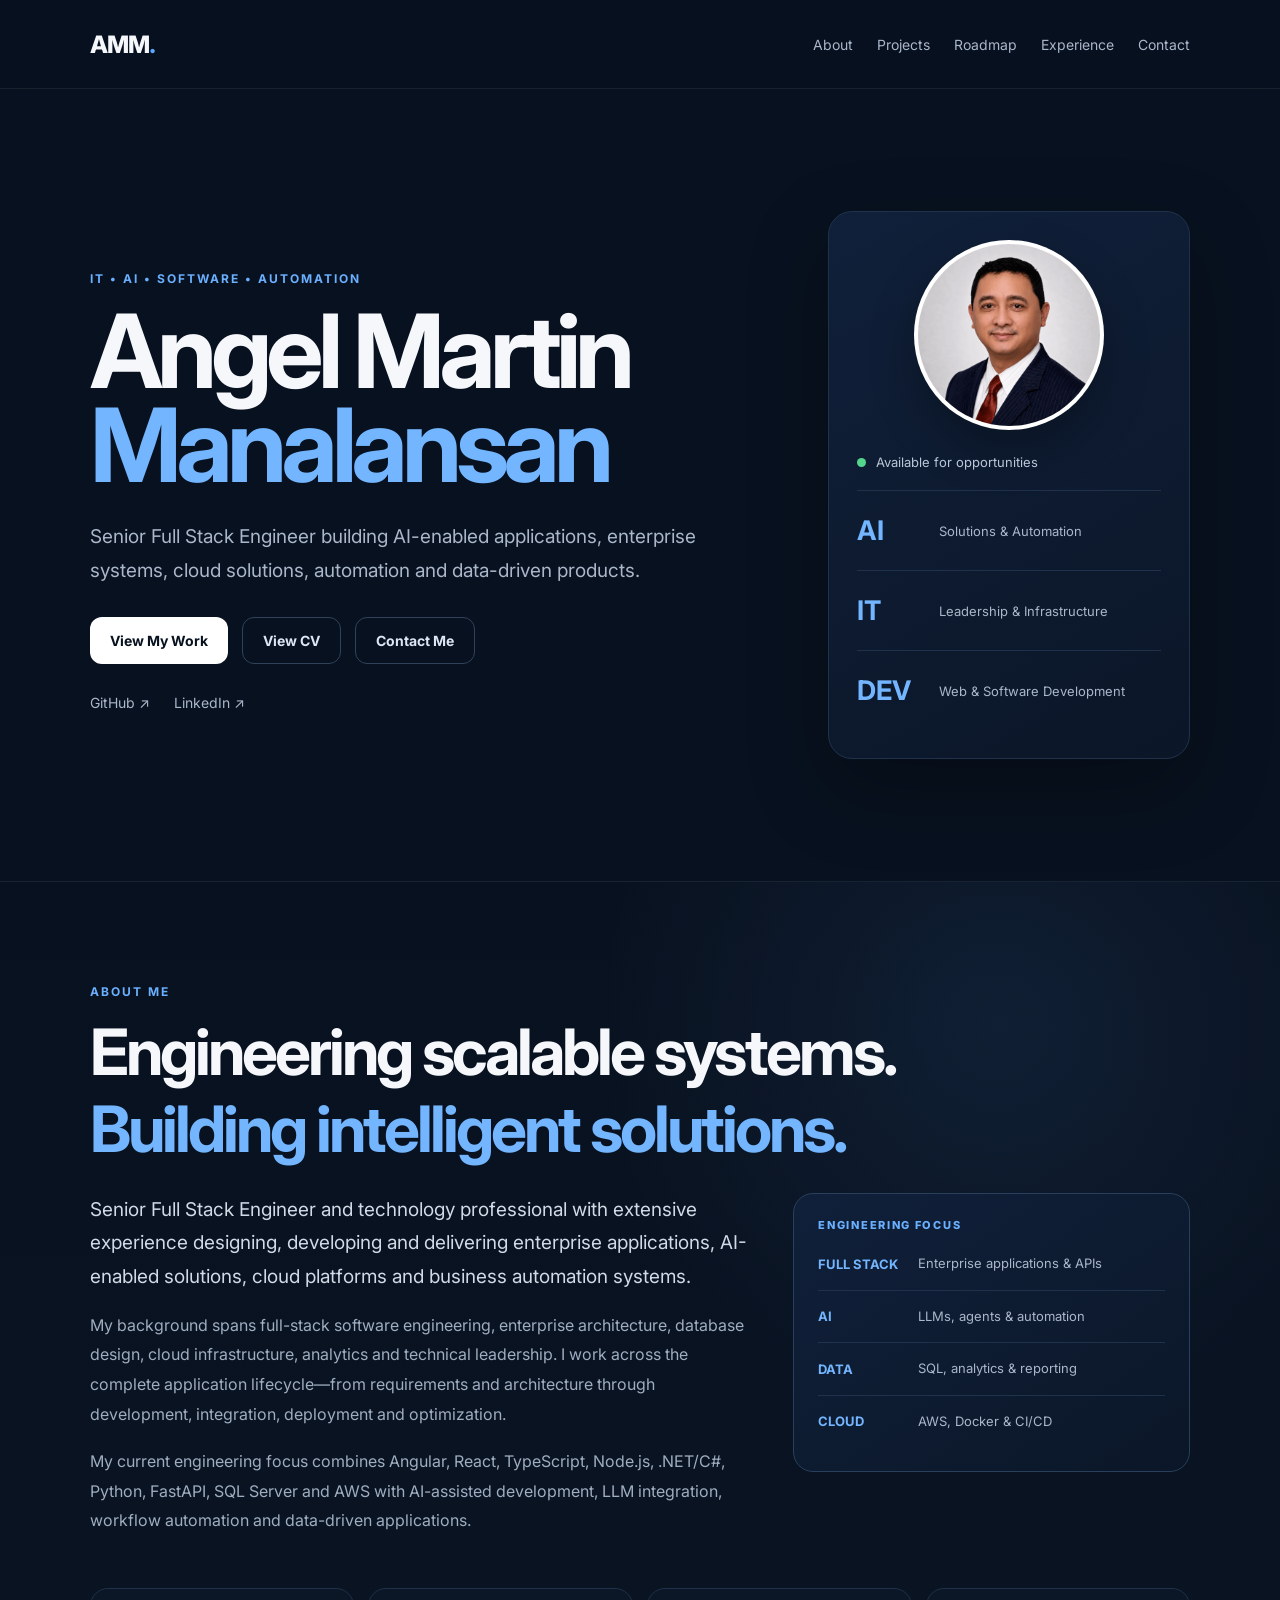
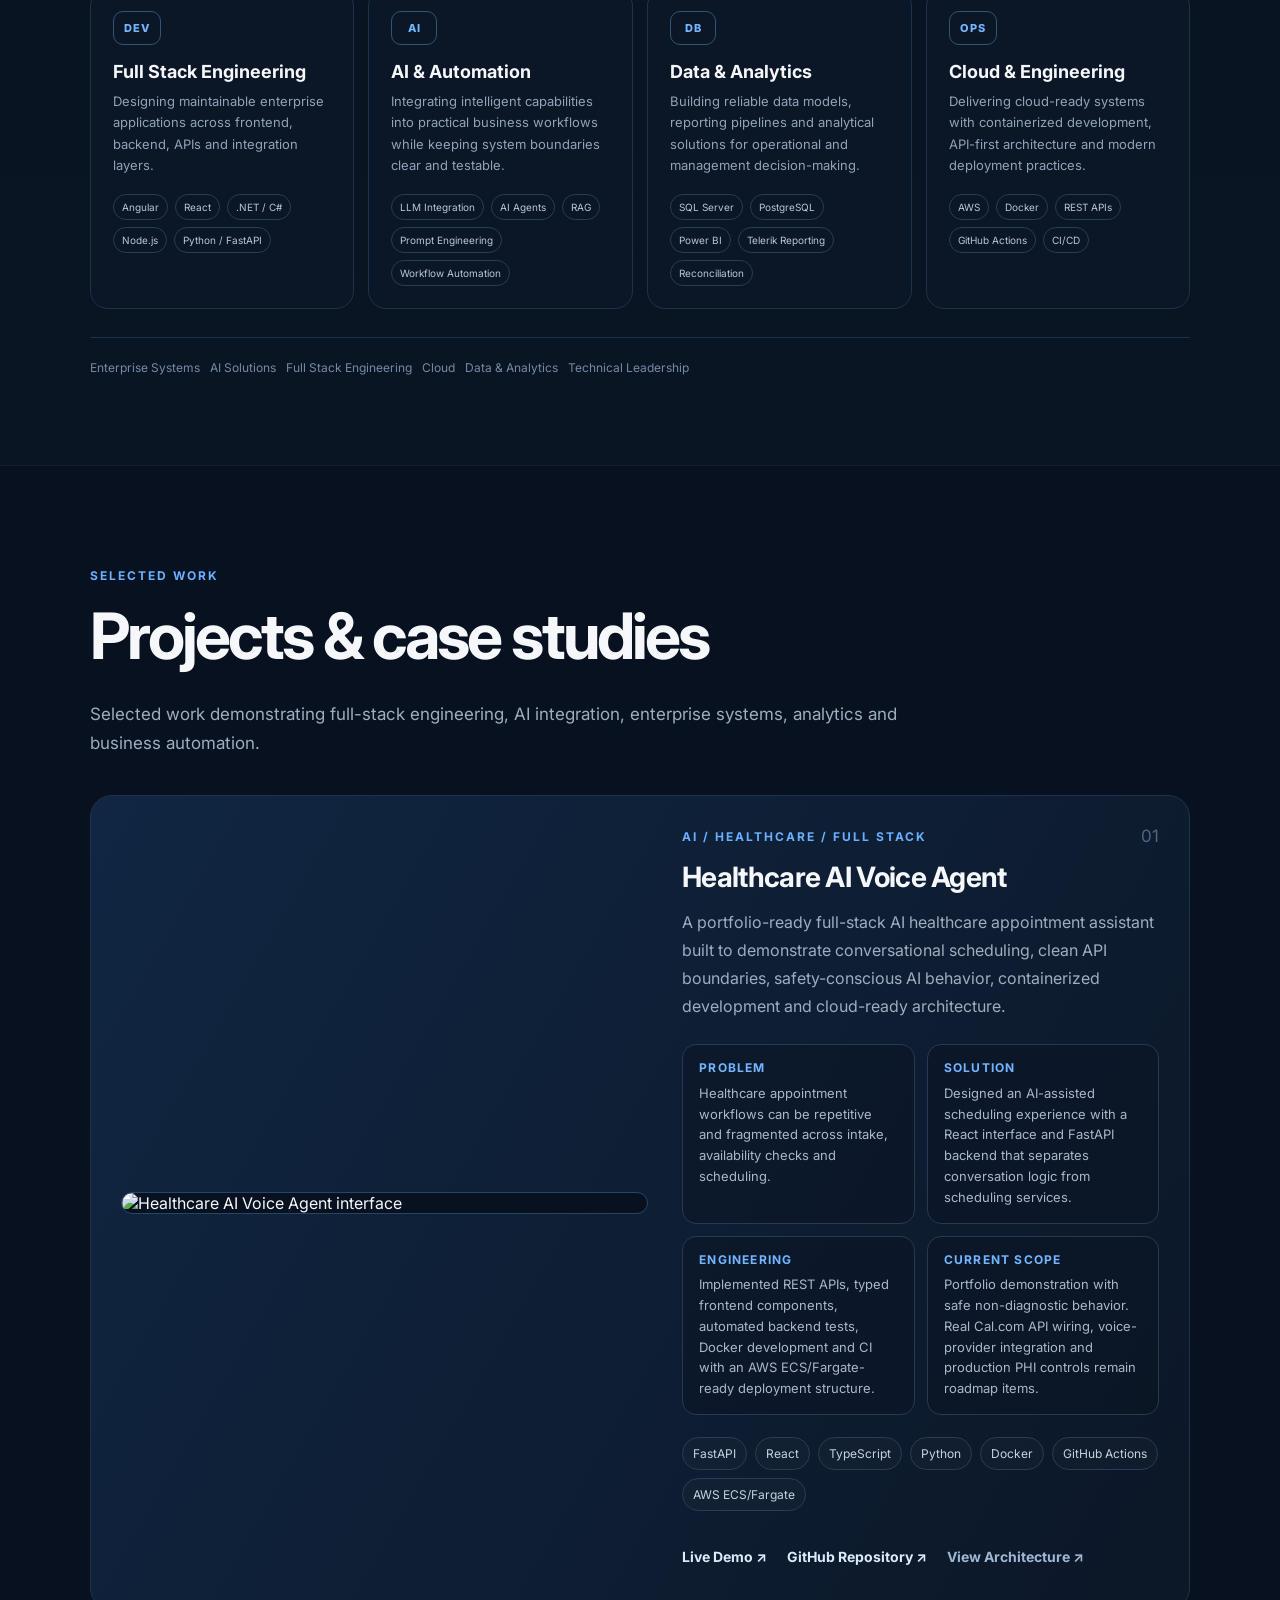
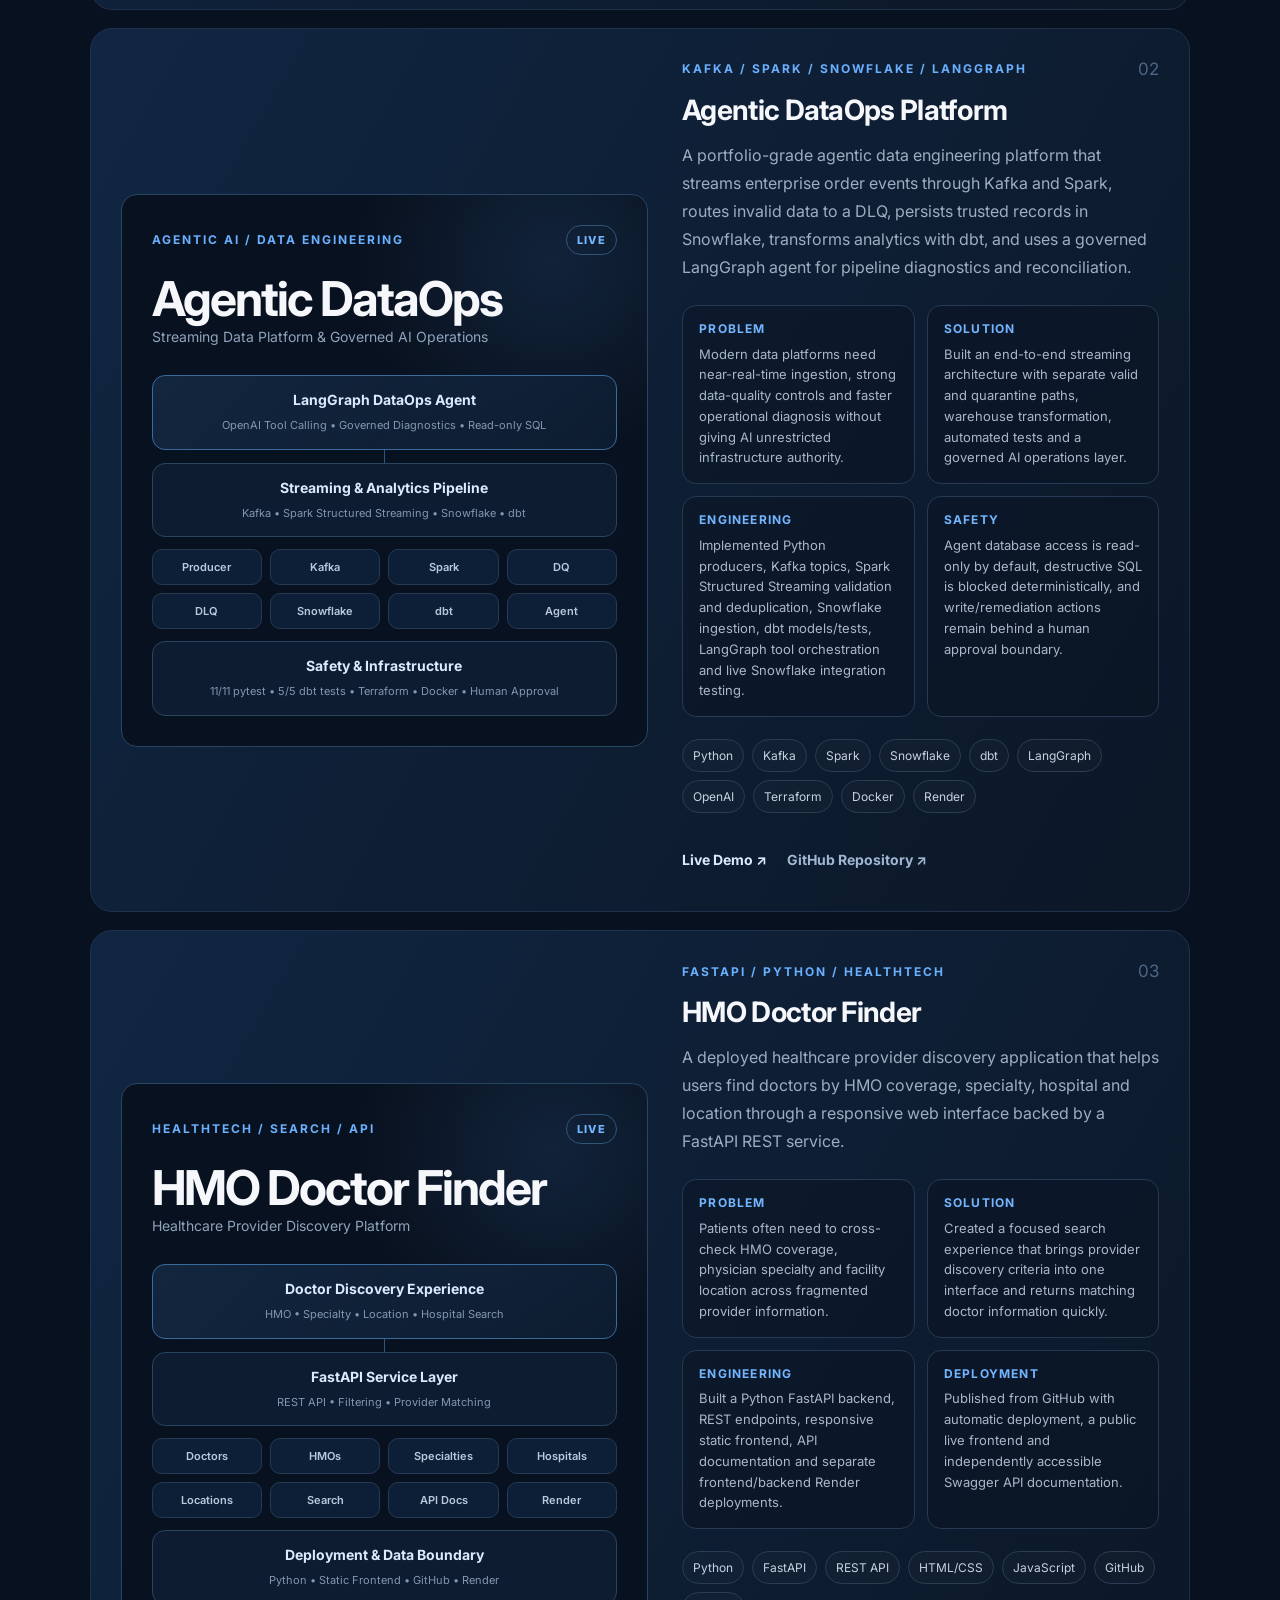
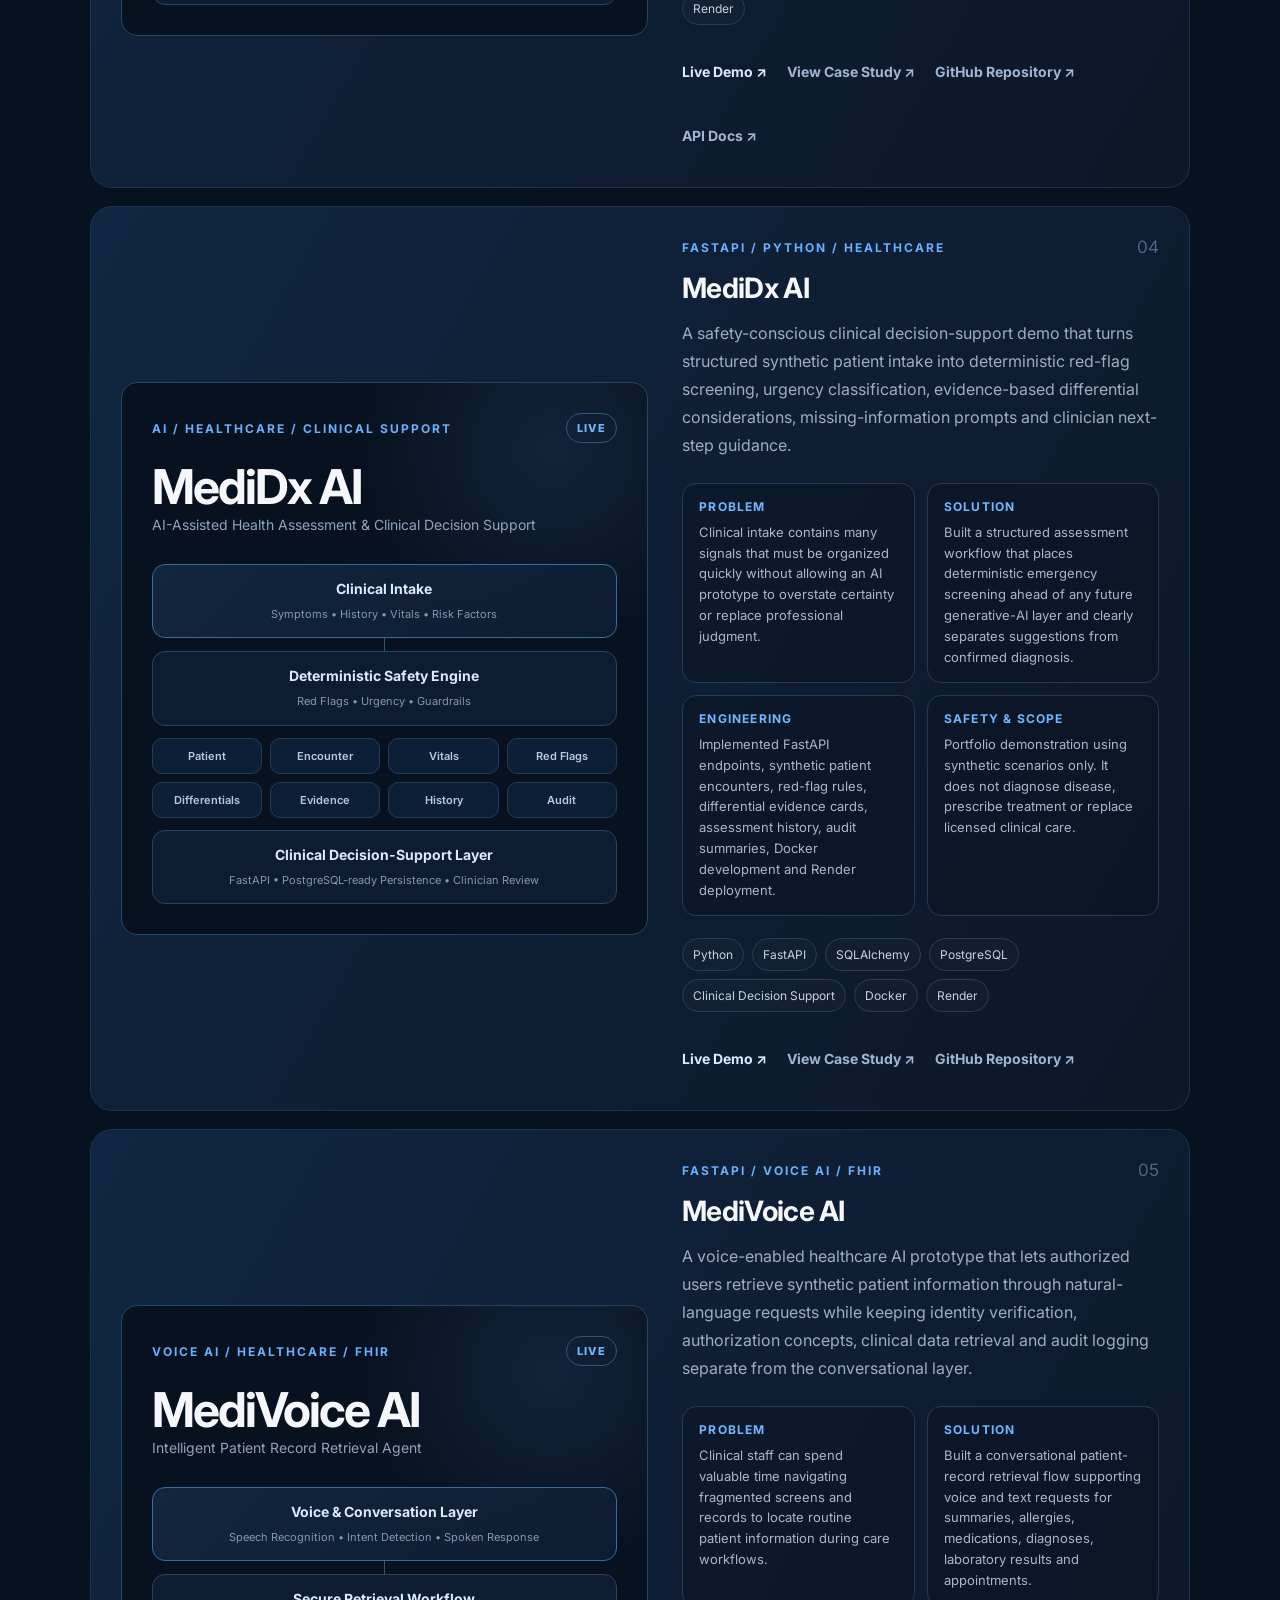
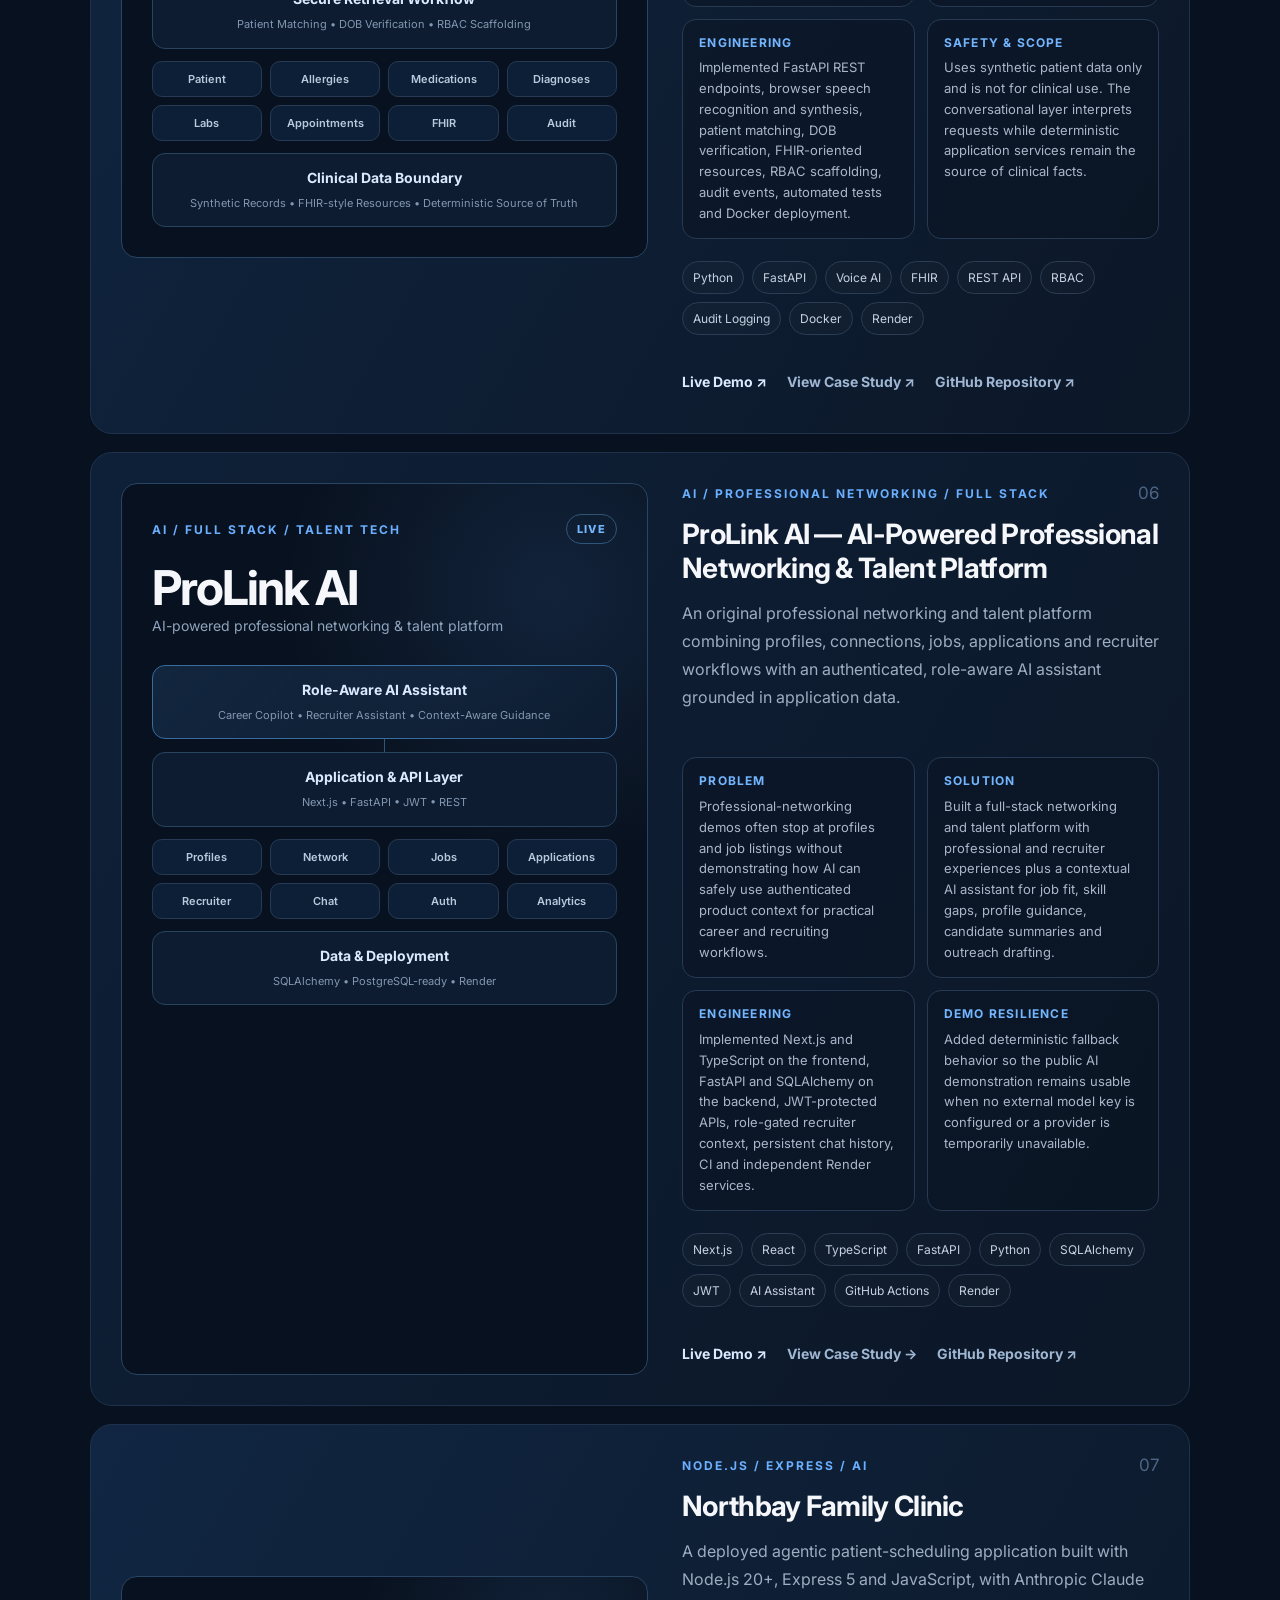
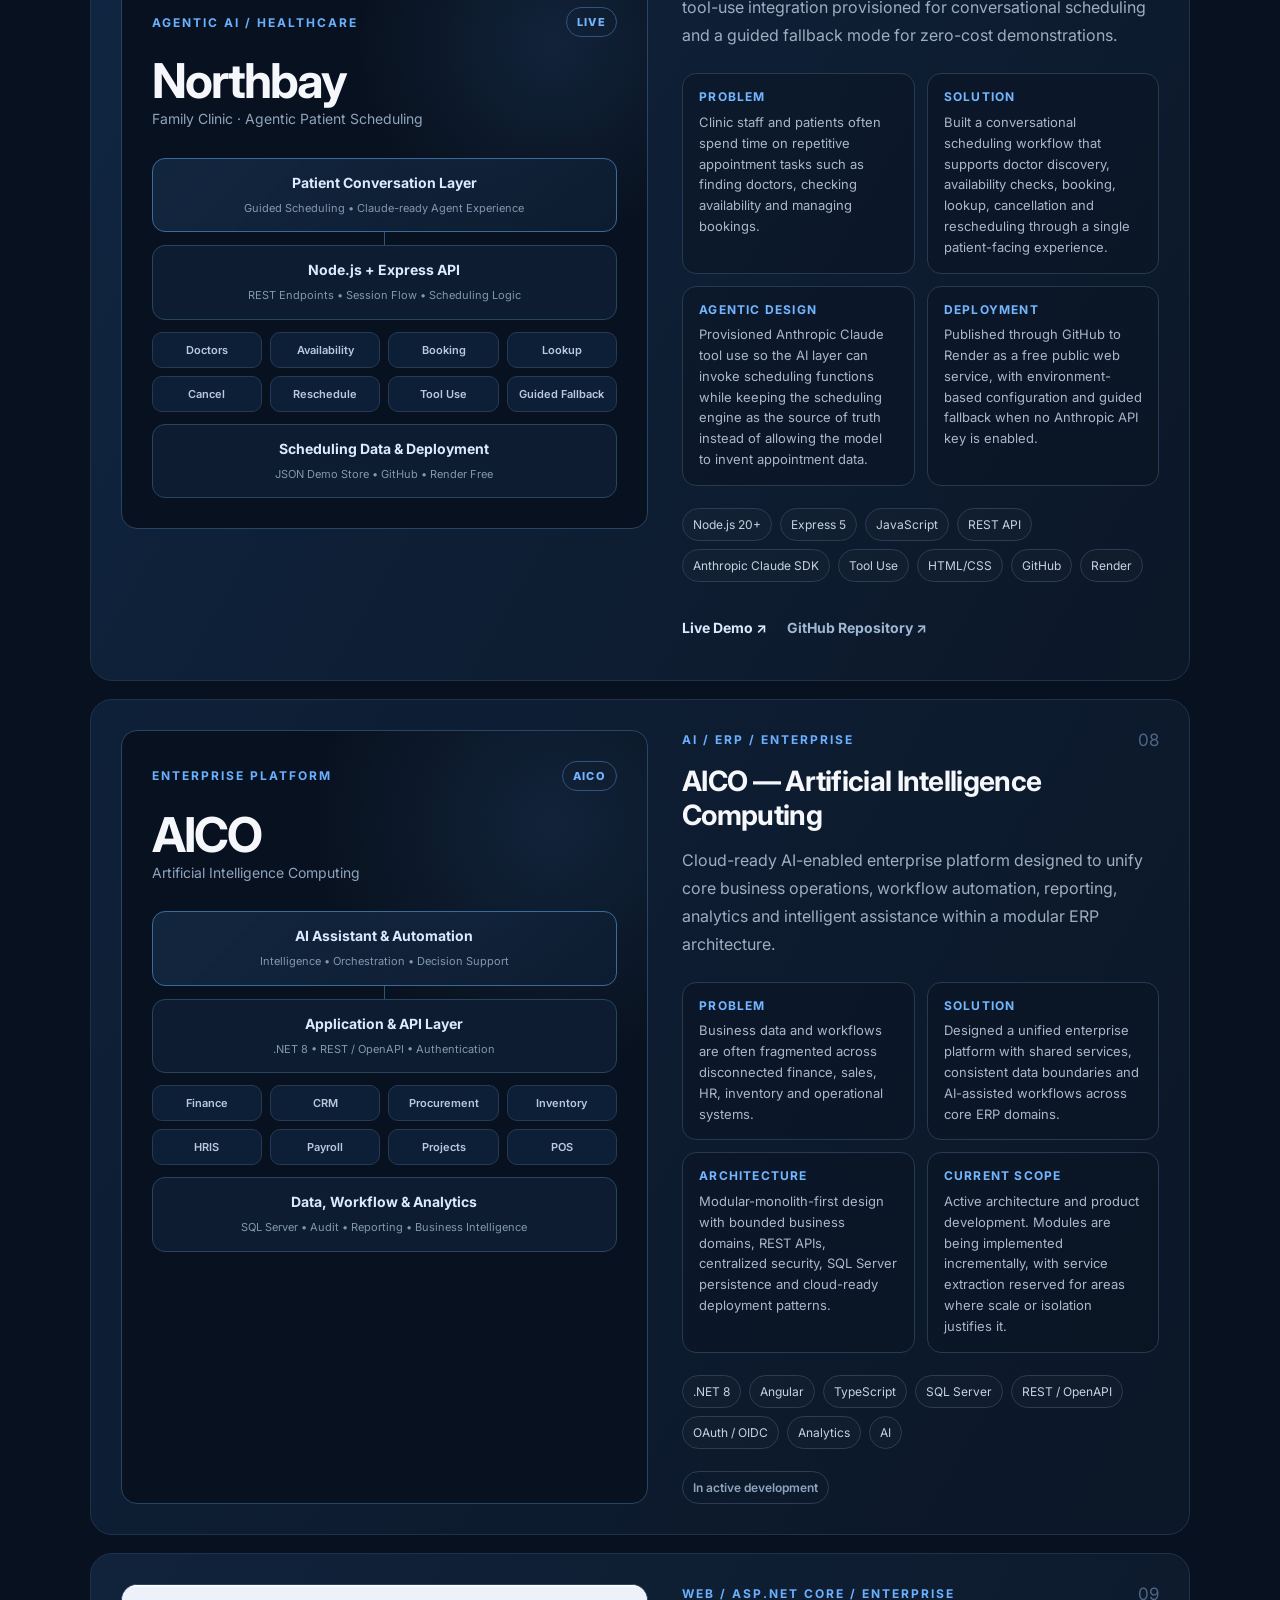
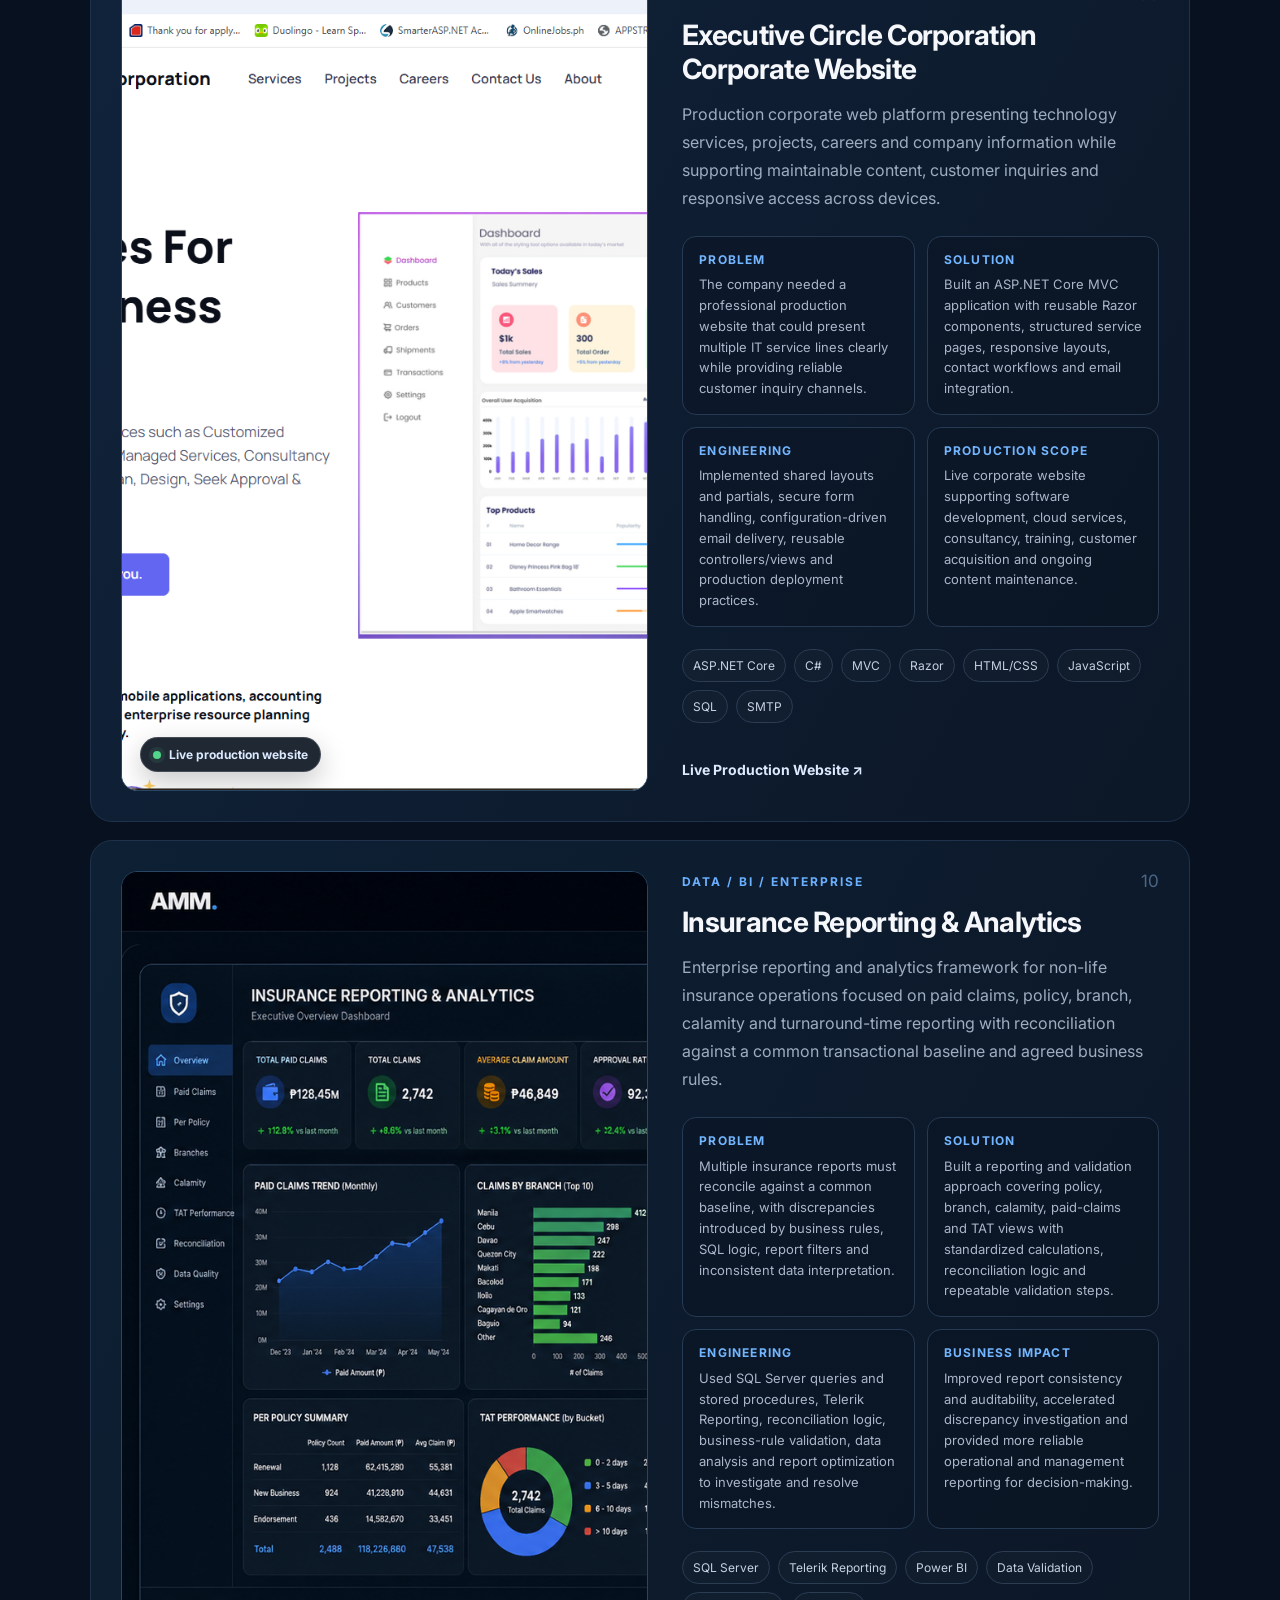
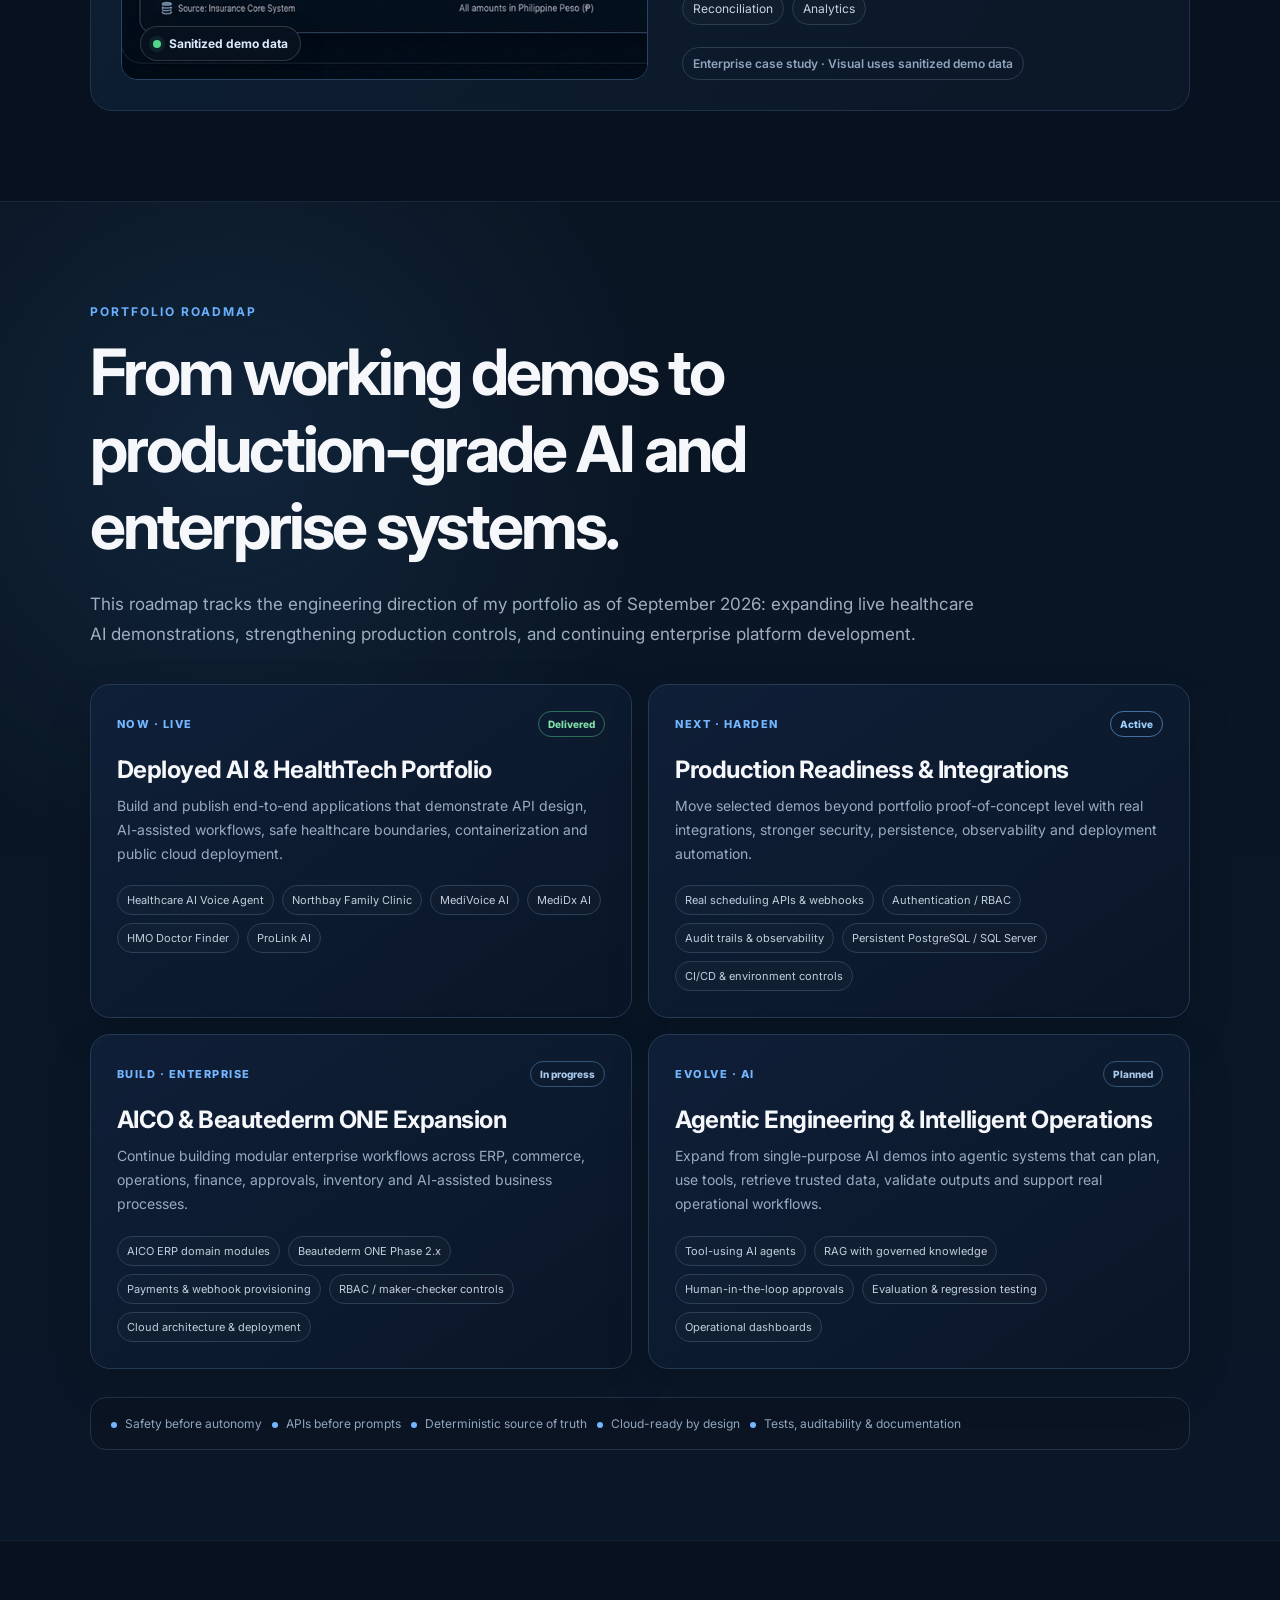
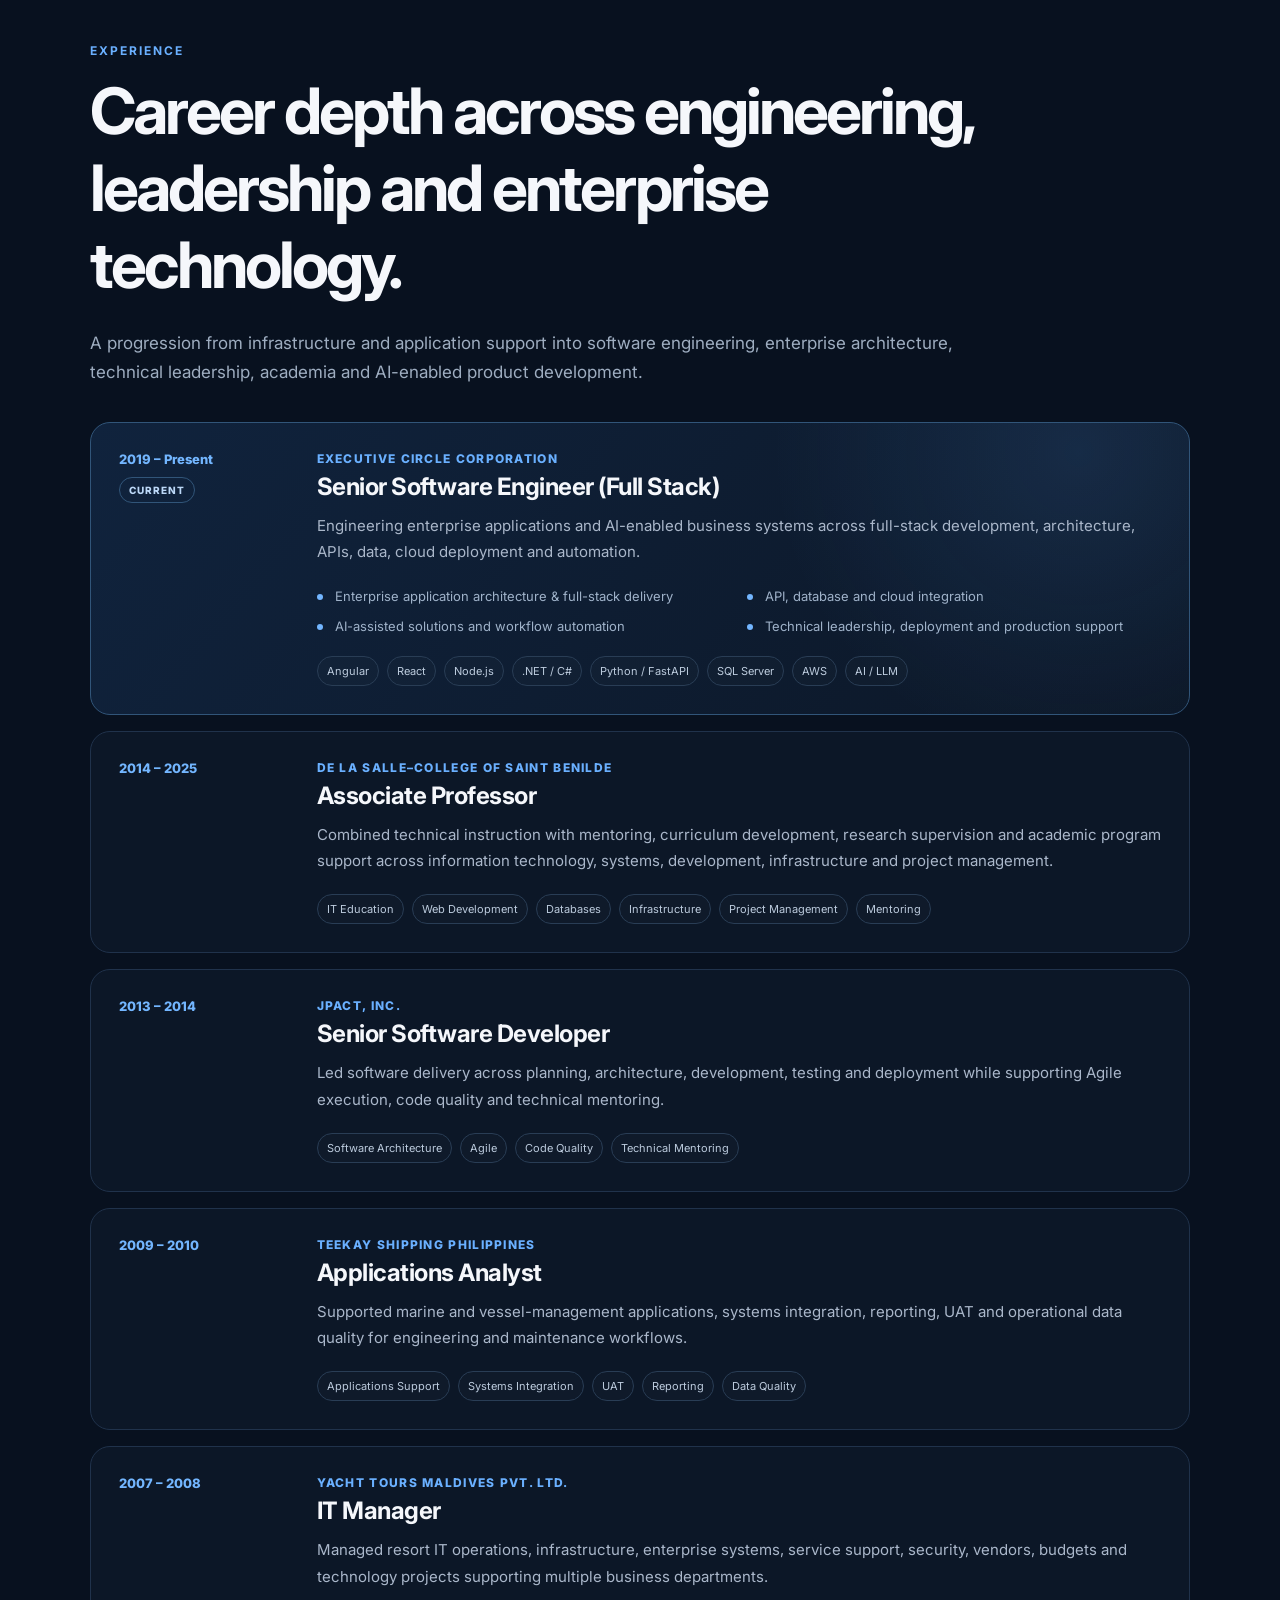
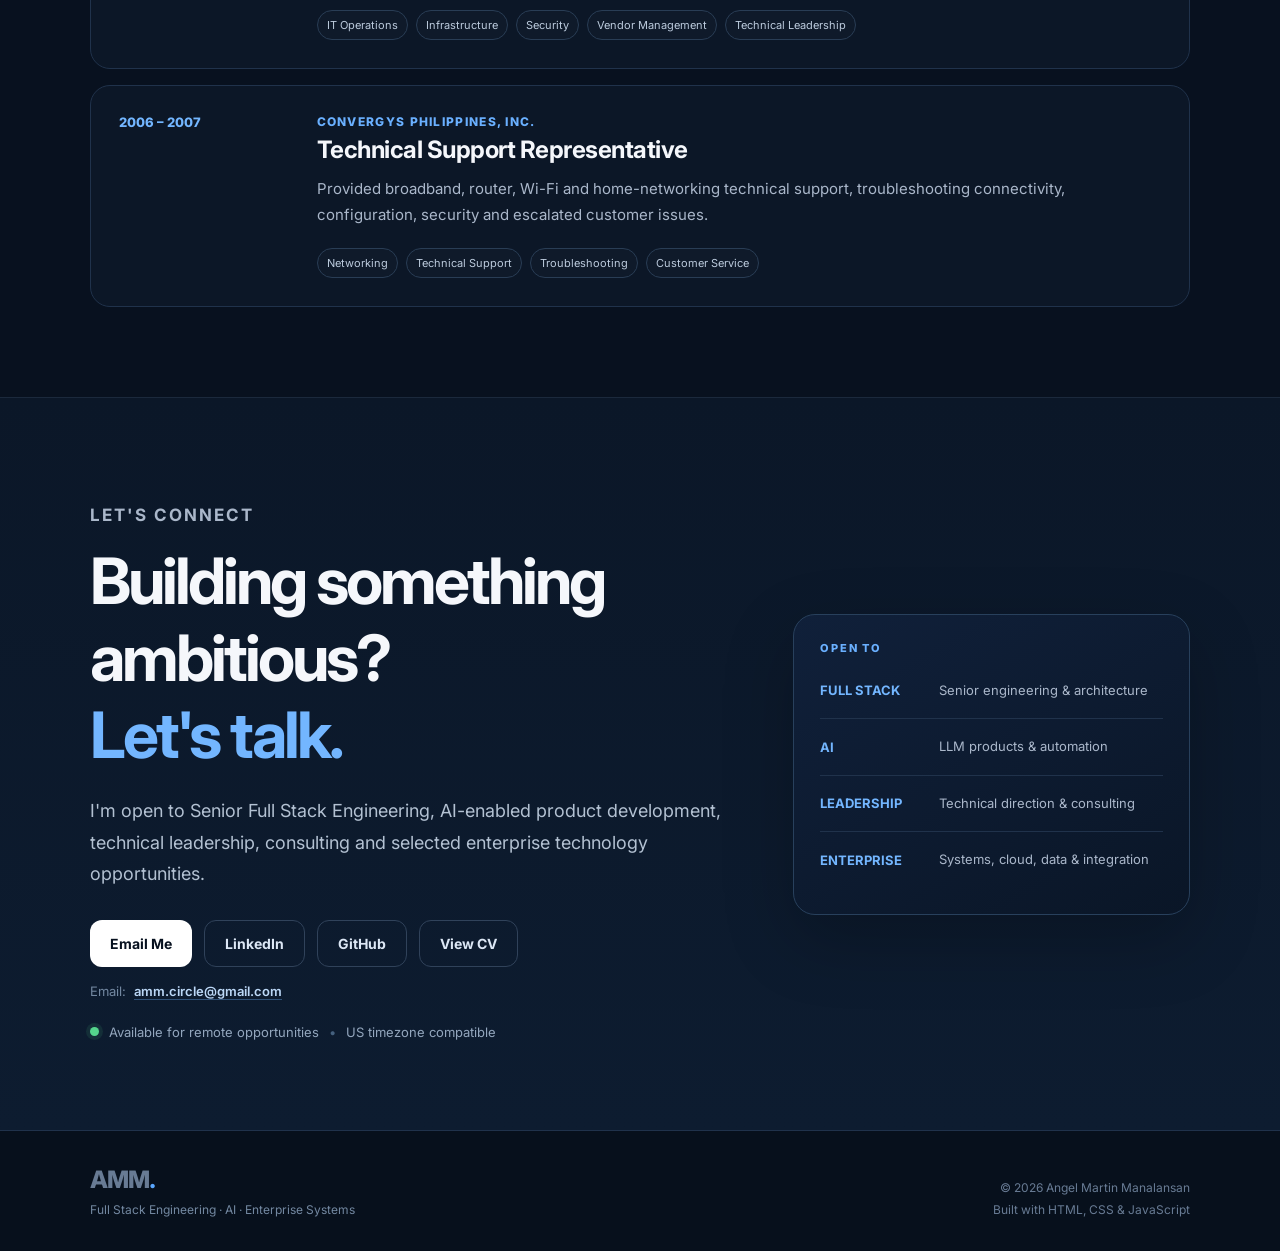
==== commit 4356576a: "Position ProLink AI above Northbay Family Clinic" ====
--- a/index.html
+++ b/index.html
@@ -371,5 +371,6 @@
   </footer>
 
   <script src="script.js"></script>
+  <script src="project-order.js?v=20260914-0351"></script>
 </body>
 </html>
